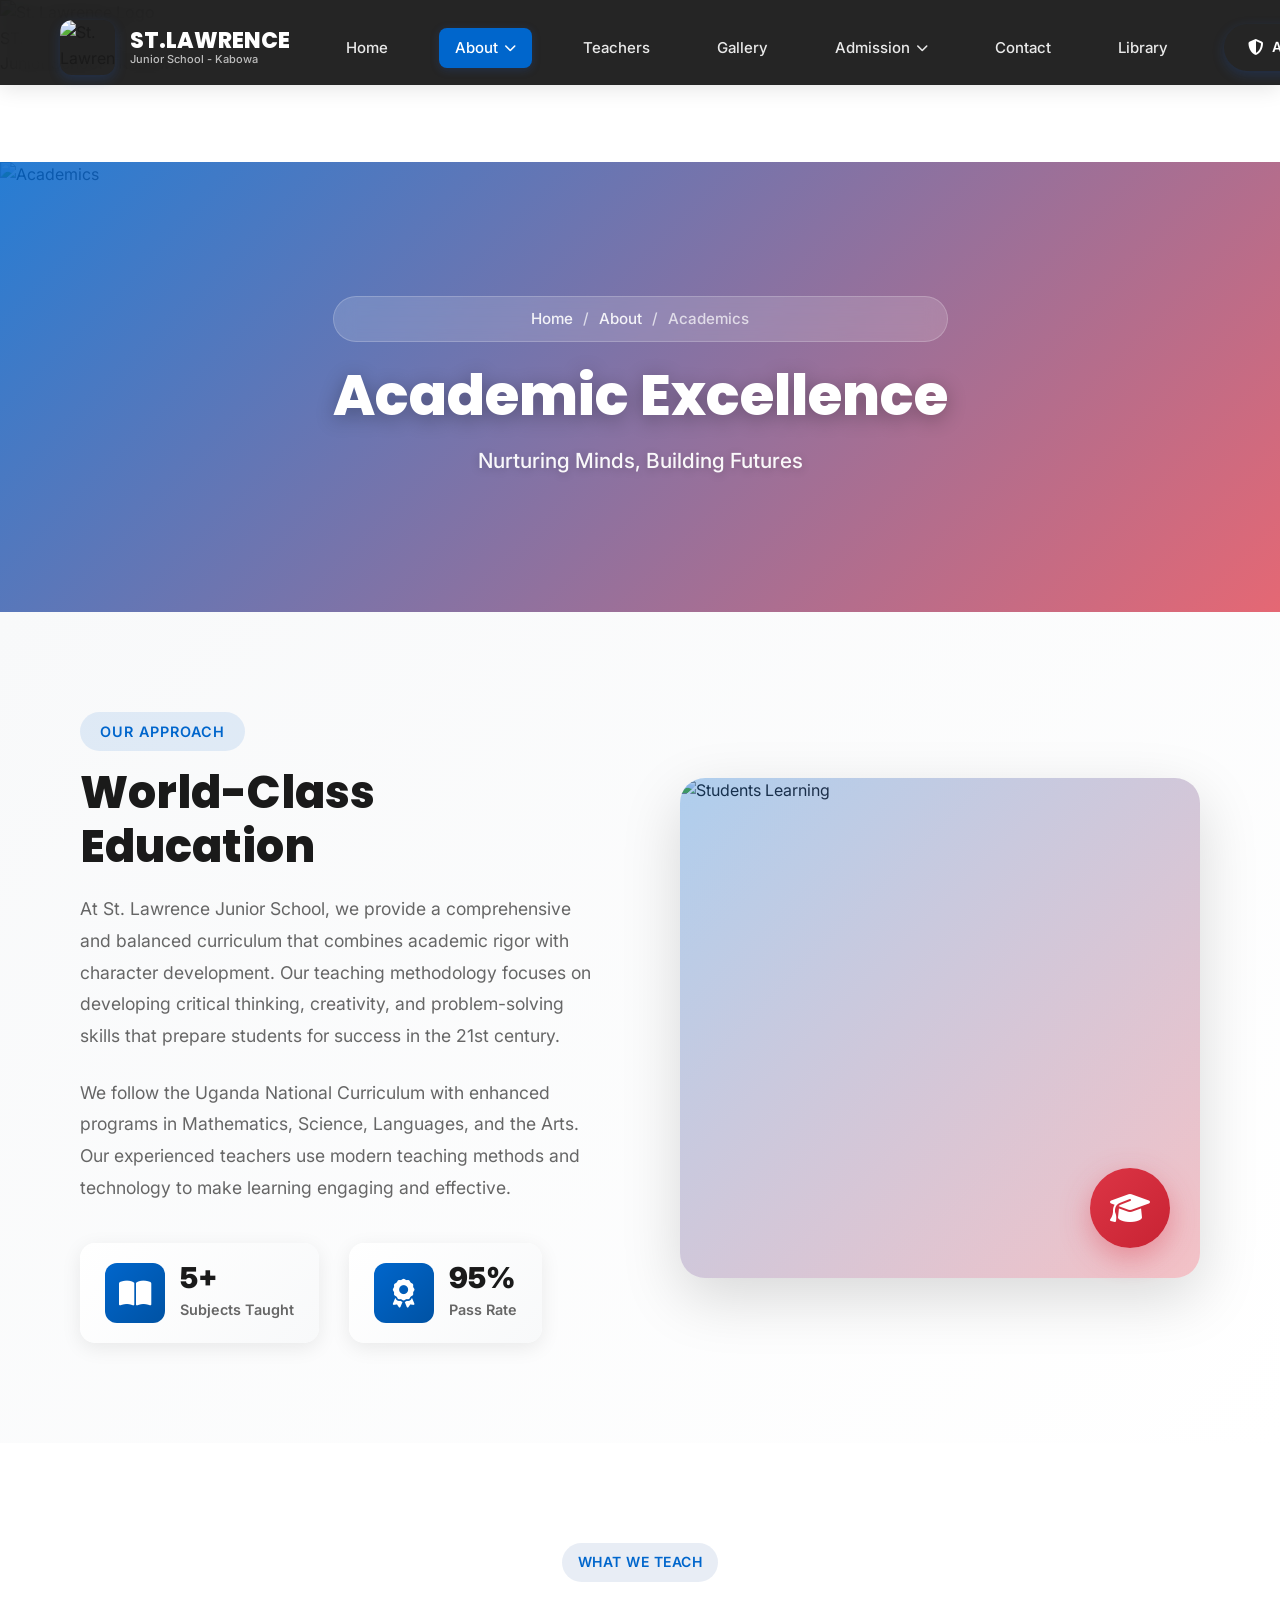
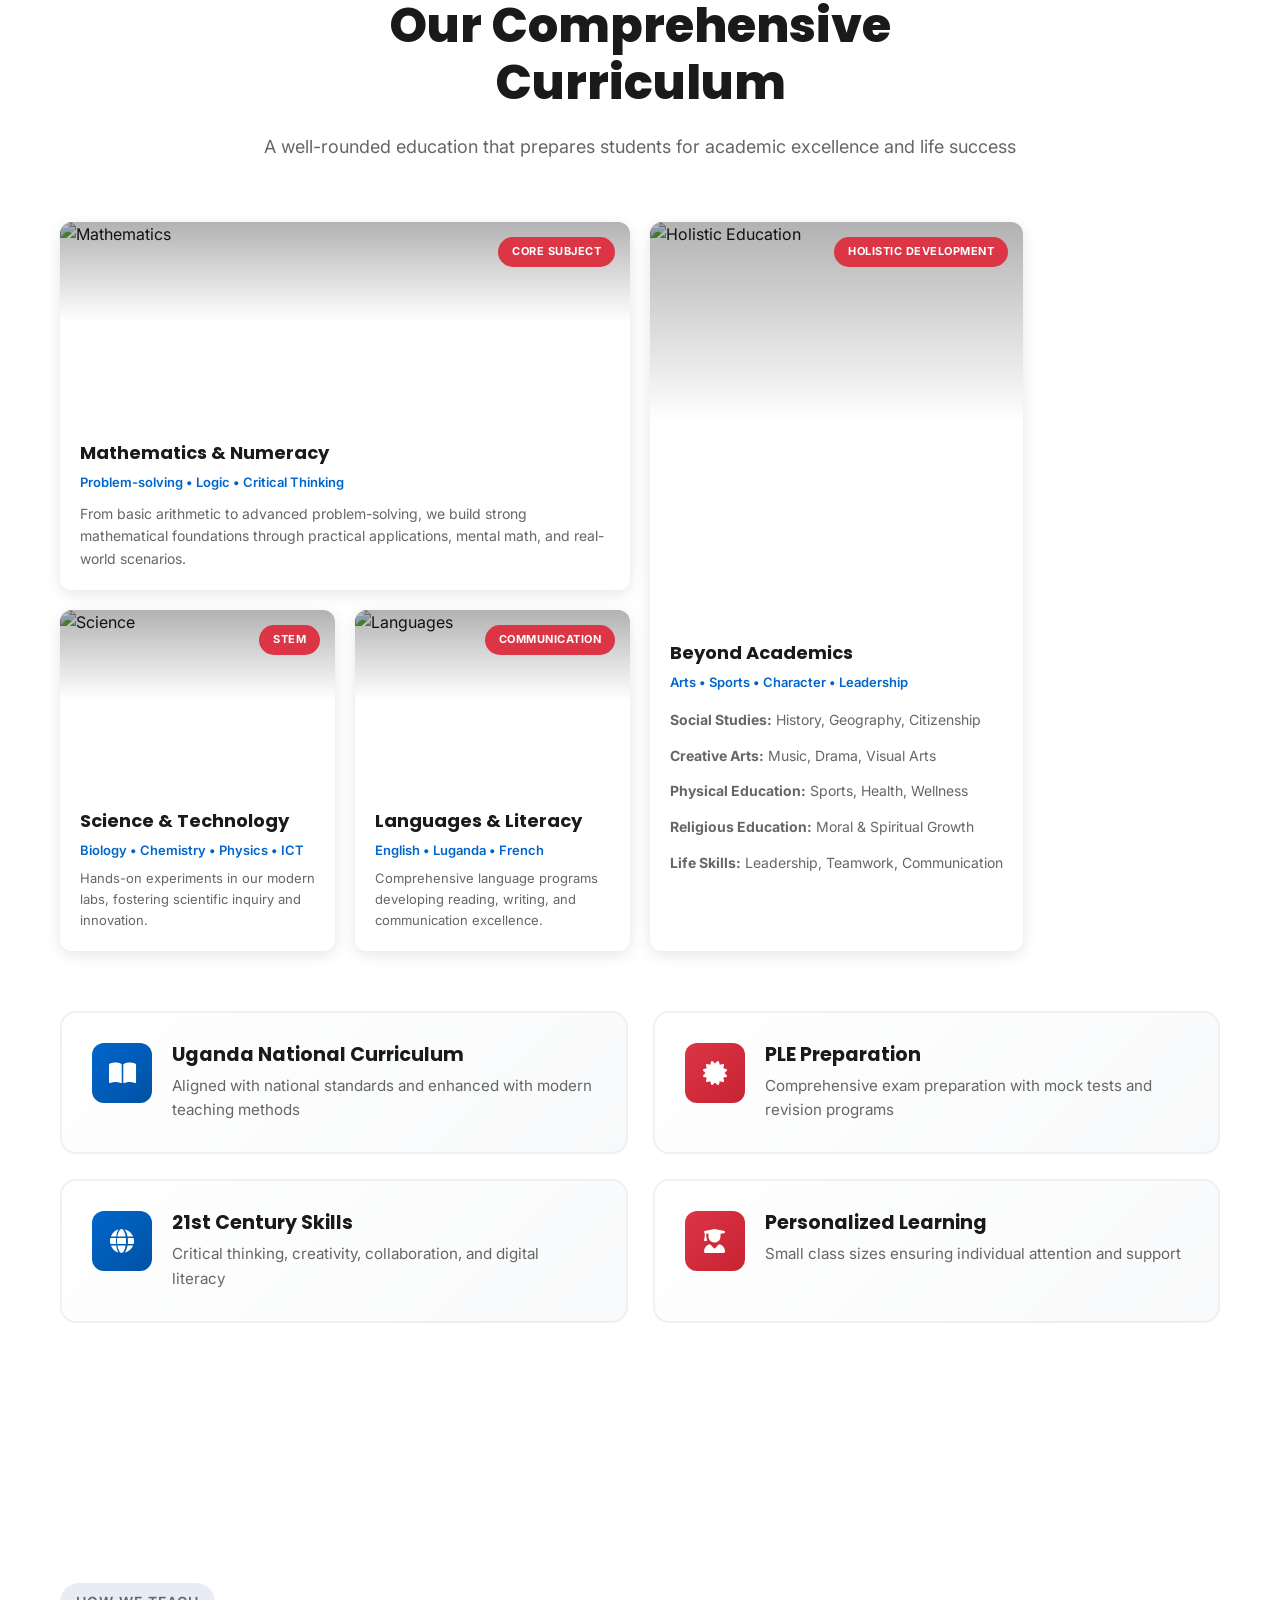
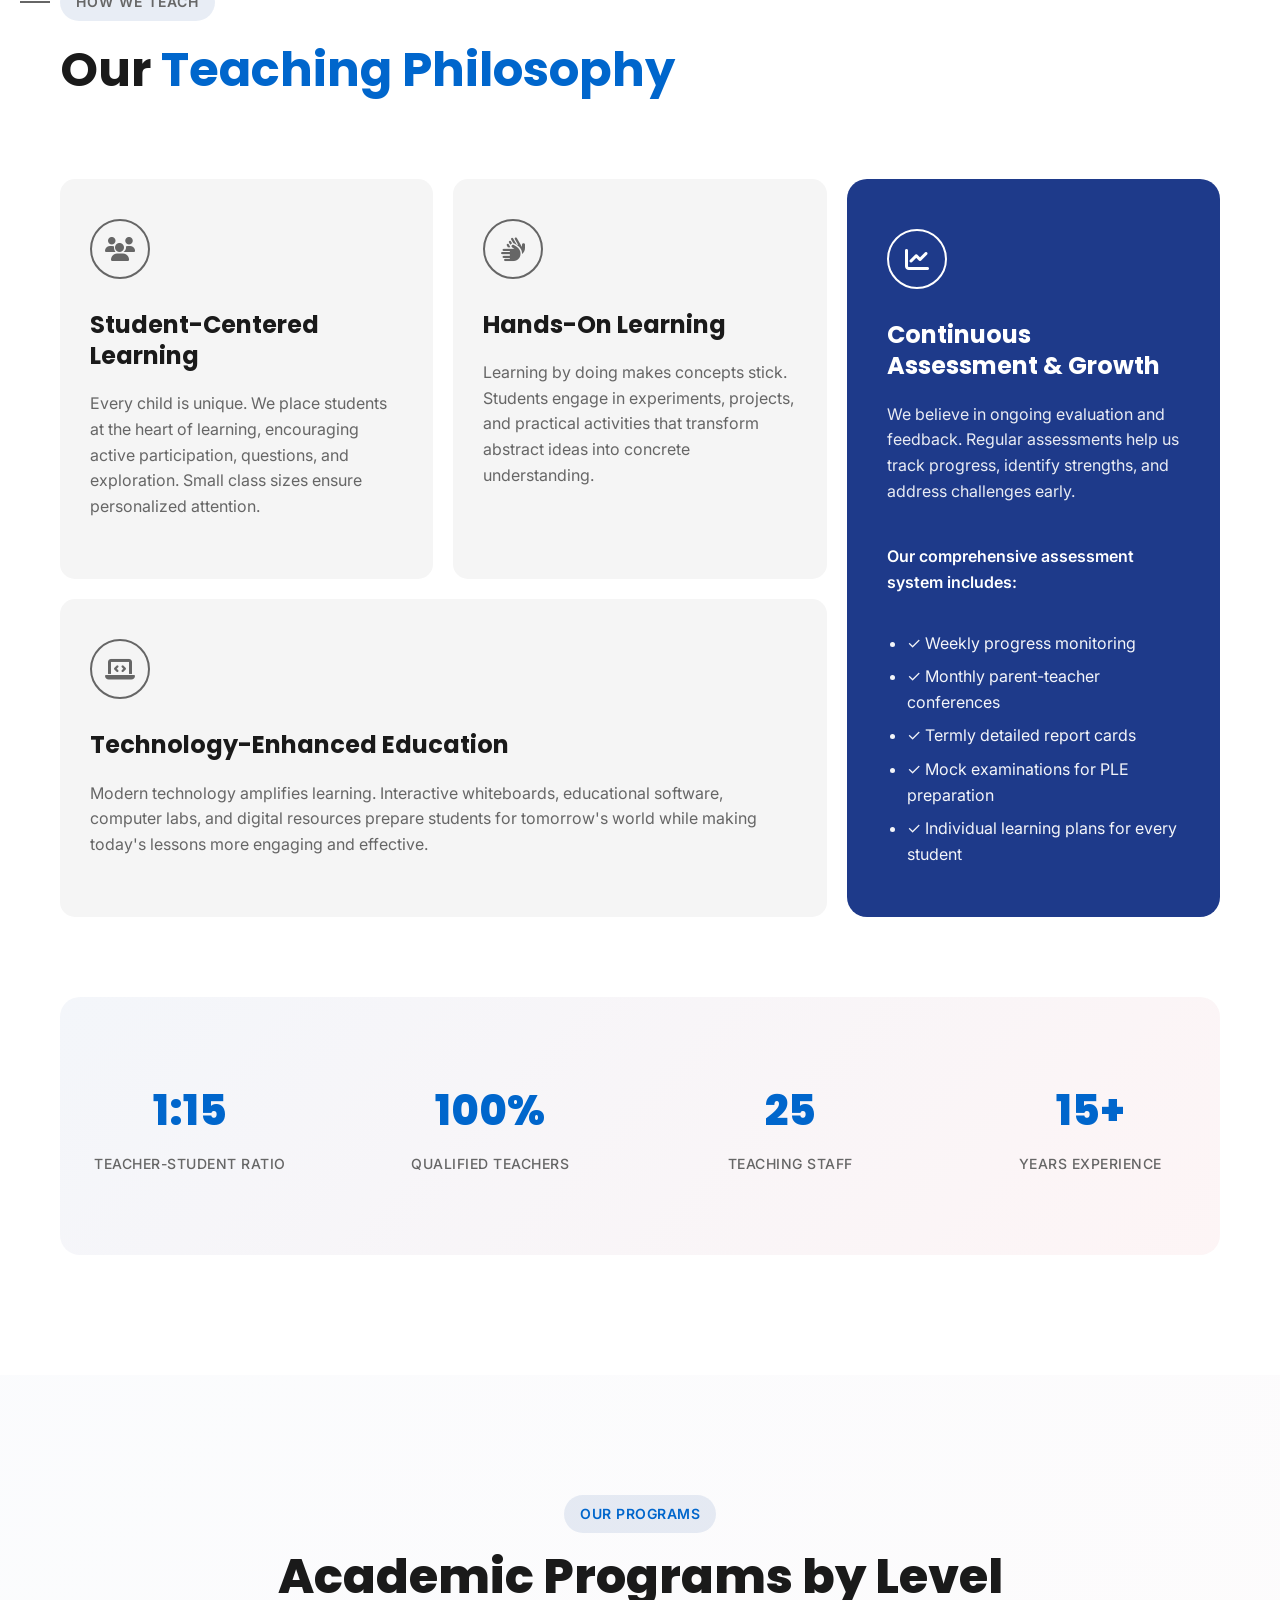
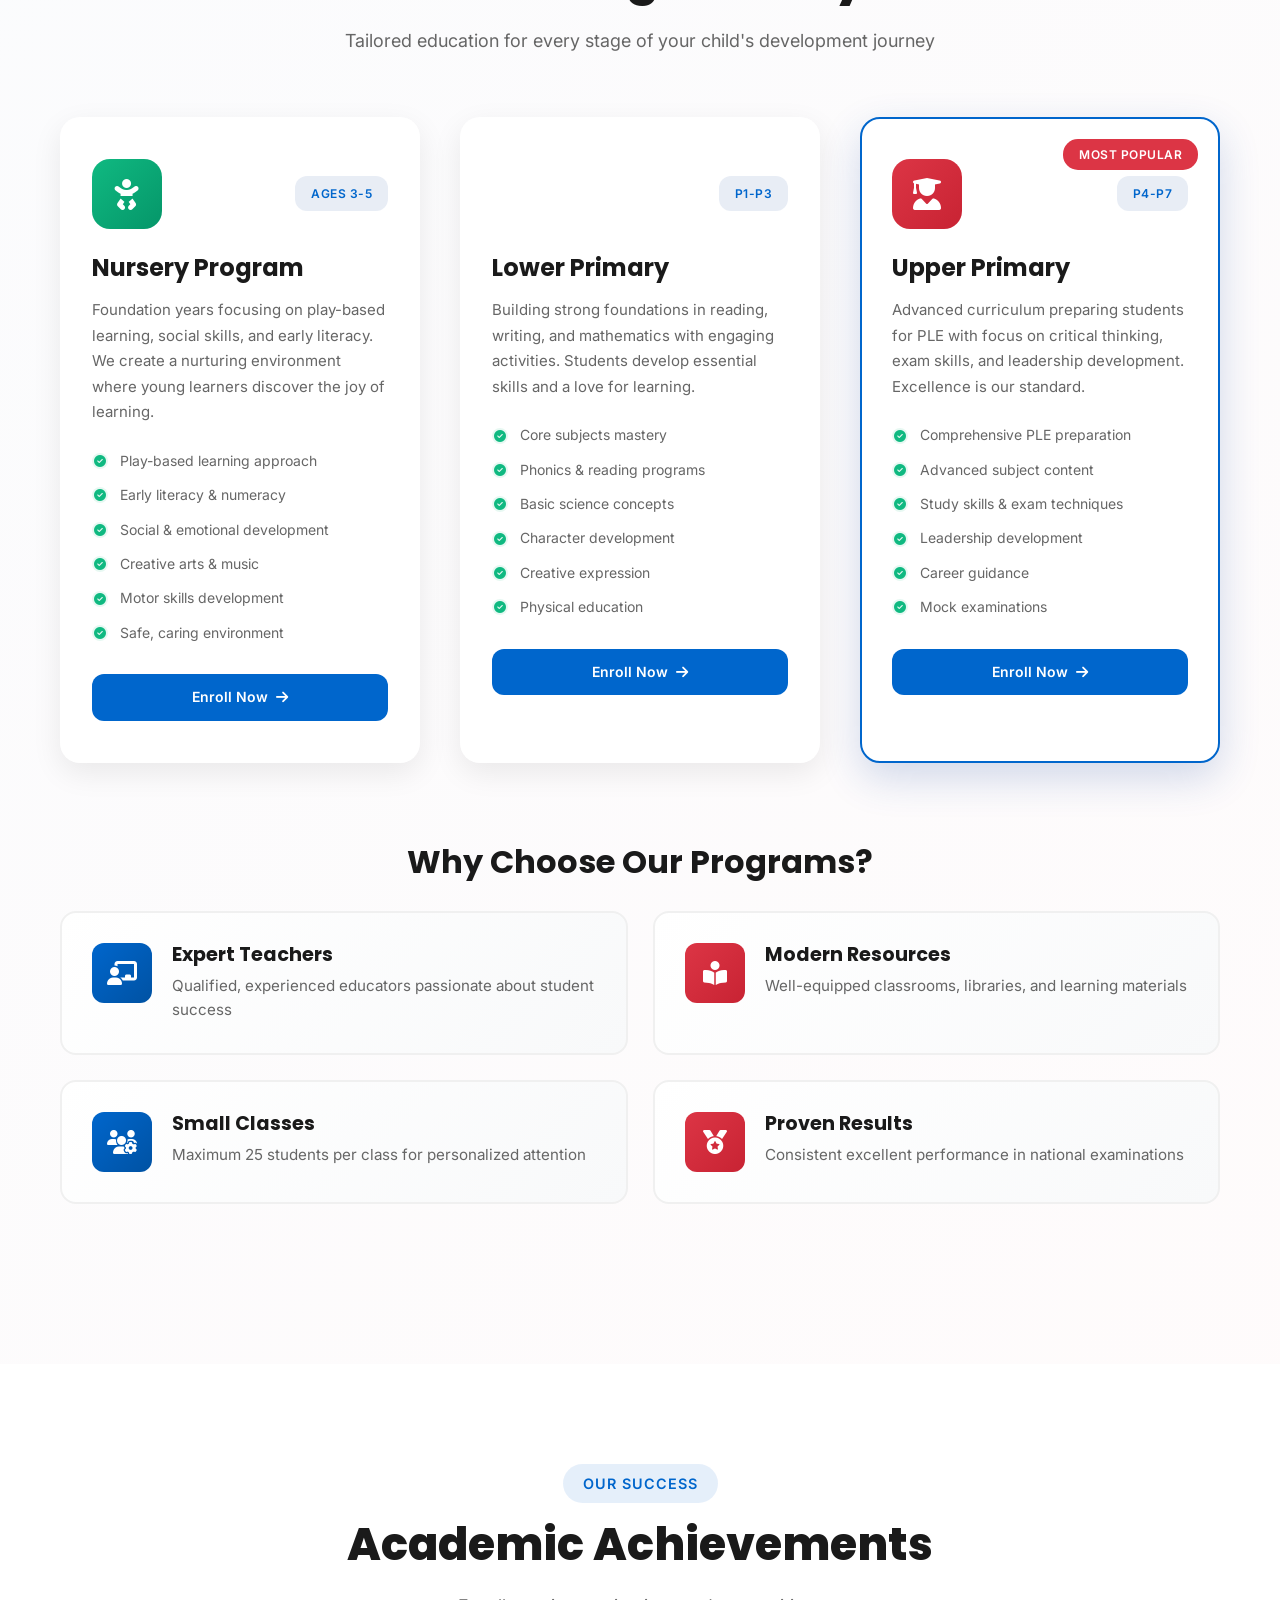
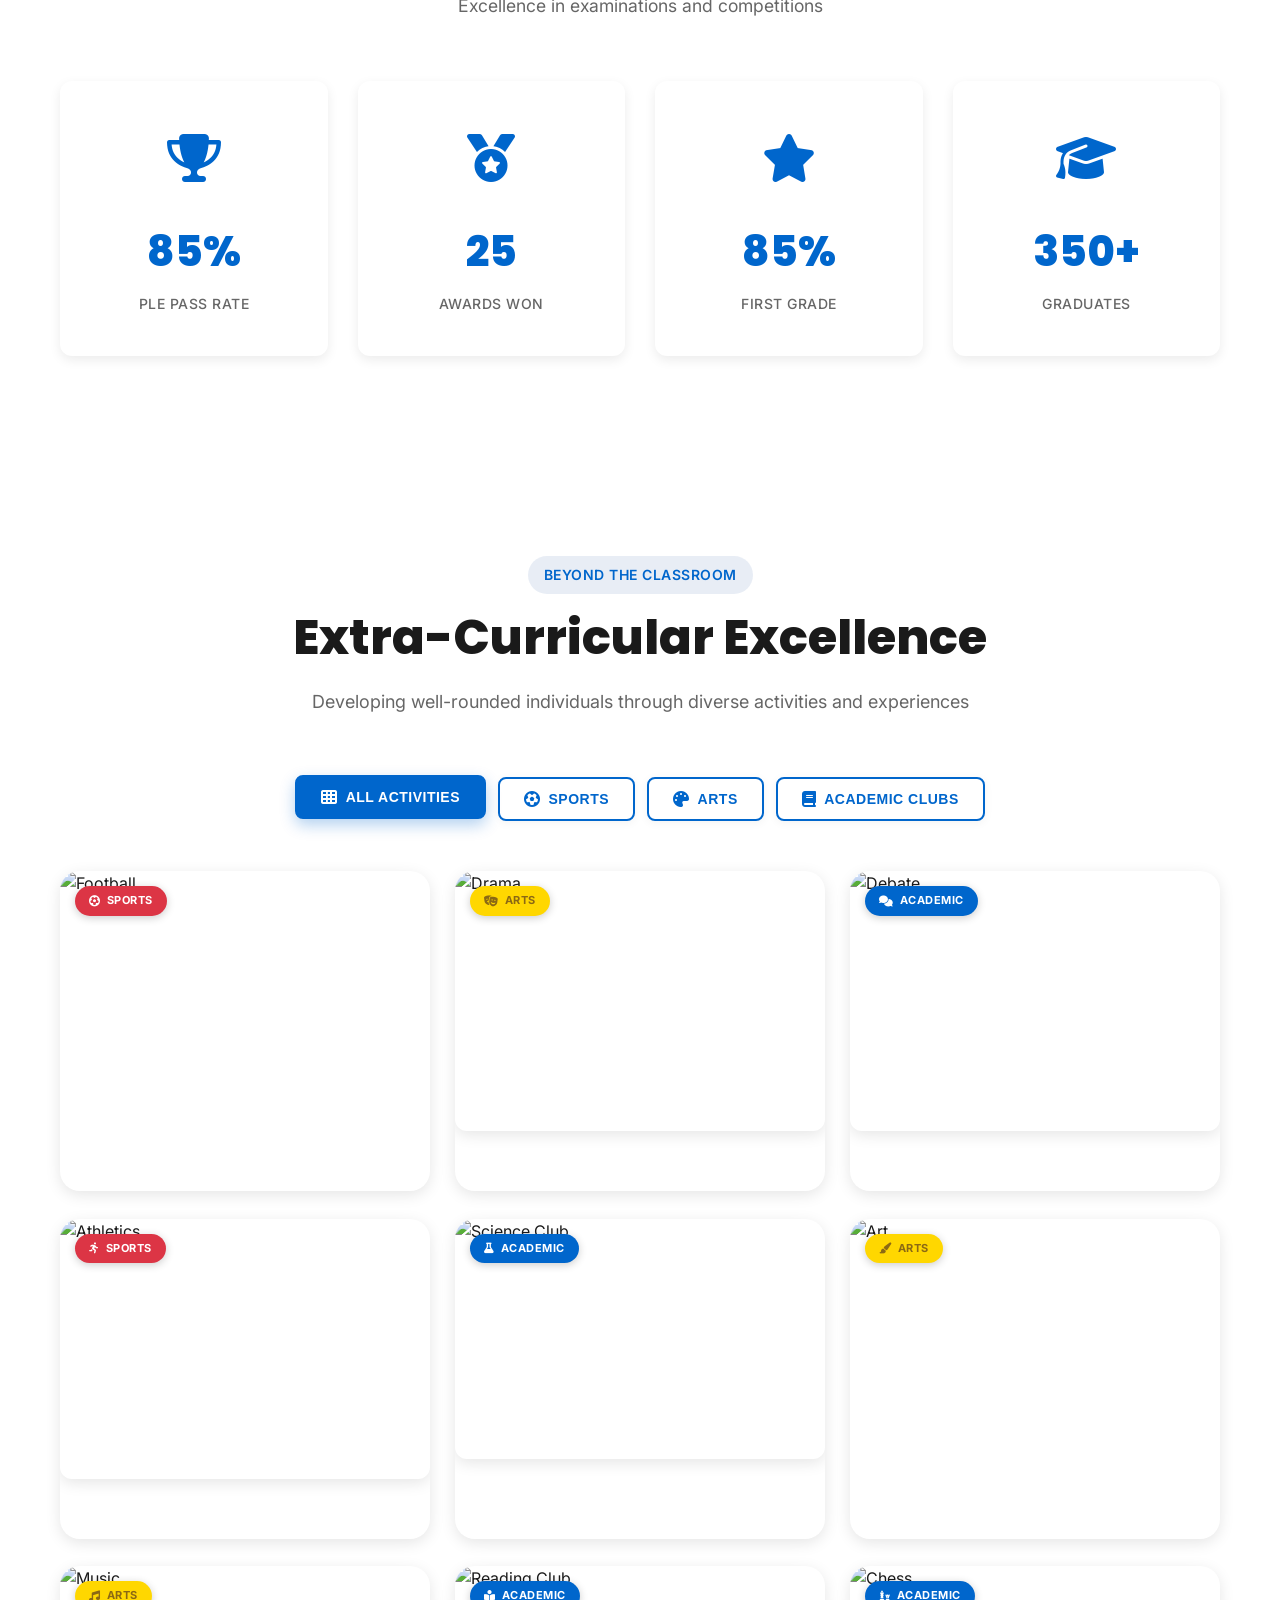
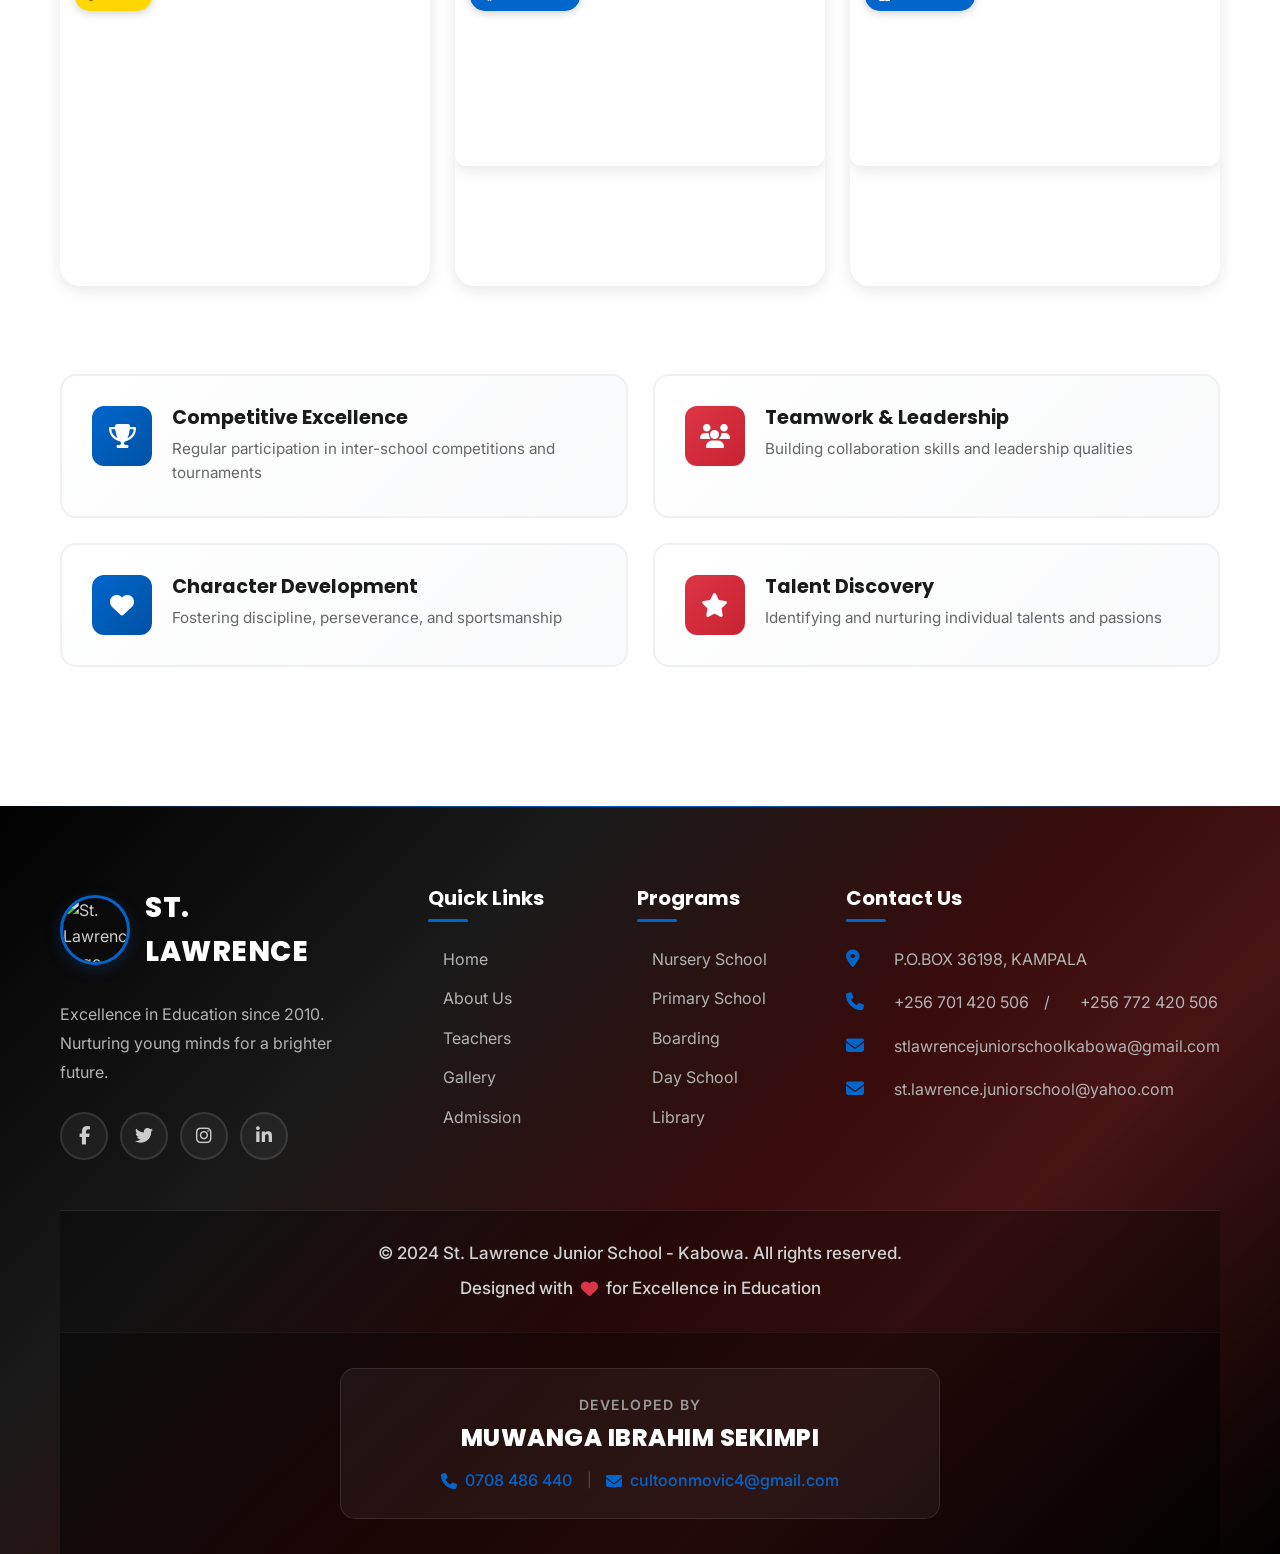
==== frontend/Academics.html @ fe3eb1d8 "Improve mobile responsiveness for Fees page and Footer - Replace table with card layout on mobile - " ====
<!DOCTYPE html>
<html lang="en">
<head>
    <meta charset="UTF-8">
    <meta name="viewport" content="width=device-width, initial-scale=1.0">
    <title>Academics - ST. LAWRENCE JUNIOR SCHOOL - KABOWA</title>
    <meta name="description" content="St. Lawrence Junior School Kabowa - Academic Programs, Curriculum, and Excellence in Education.">
    <meta name="keywords" content="St. Lawrence Junior School, Academics, Curriculum, Kabowa, Uganda">
    
    <!-- Favicon -->
    <link href="../img/favicon.ico" rel="icon">
    
    <!-- Google Fonts -->
    <link rel="preconnect" href="https://fonts.googleapis.com">
    <link rel="preconnect" href="https://fonts.gstatic.com" crossorigin>
    <link href="https://fonts.googleapis.com/css2?family=Poppins:wght@300;400;500;600;700;800&family=Inter:wght@300;400;500;600;700&display=swap" rel="stylesheet">
    
    <!-- Font Awesome -->
    <link rel="stylesheet" href="https://cdnjs.cloudflare.com/ajax/libs/font-awesome/6.4.0/css/all.min.css">
    
    <!-- AOS Animation -->
    <link href="https://unpkg.com/aos@2.3.1/dist/aos.css" rel="stylesheet">
    
    <!-- Custom CSS -->
    <link rel="stylesheet" href="../css/redesign-style.css?v=2.0">
    
    <!-- Page Loader CSS -->
    <link rel="stylesheet" href="../css/page-loader.css">
</head>
<body>
    
    <!-- Page Loader - Pulse Circles -->
    <div class="page-loader" id="pageLoader">
        <div class="loader-logo">
            <img src="../img/5.jpg" alt="St. Lawrence Logo">
        </div>
        <div class="loader-text">ST. LAWRENCE</div>
        <div class="loader-subtitle">Junior School - Kabowa</div>
        <div class="loader-pulse-circles">
            <div class="pulse-circle"></div>
            <div class="pulse-circle"></div>
            <div class="pulse-circle"></div>
        </div>
    </div>
    
    <!-- Header / Navigation -->
    <header class="header" id="header">
        <div class="container">
            <nav class="navbar">
                <!-- Logo Section -->
                <div class="logo">
                    <div class="logo-badge">
                        <img src="../img/5.jpg" alt="St. Lawrence Logo" class="logo-img">
                    </div>
                    <div class="logo-text-container">
                        <span class="logo-text">ST.LAWRENCE</span>
                        <span class="logo-subtitle">Junior School - Kabowa</span>
                    </div>
                </div>
                
                <!-- Navigation Menu -->
                <ul class="nav-menu" id="navMenu">
                    <!-- Desktop Menu Items -->
                    <li class="desktop-only"><a href="index-redesign.html" class="nav-link">Home</a></li>
                    <li class="desktop-only nav-dropdown">
                        <a href="About-redesign.html" class="nav-link active">About <i class="fas fa-chevron-down"></i></a>
                        <ul class="dropdown-menu">
                            <li><a href="About-redesign.html">Our Story</a></li>
                            <li><a href="School-Anthem.html">School Anthem</a></li>
                            <li><a href="Academics.html">Academics</a></li>
                        </ul>
                    </li>
                    <li class="desktop-only"><a href="Teachers-redesign.html" class="nav-link">Teachers</a></li>
                    <li class="desktop-only"><a href="Gallery-redesign.html" class="nav-link">Gallery</a></li>
                    <li class="desktop-only nav-dropdown">
                        <a href="Admission-redesign.html" class="nav-link">Admission <i class="fas fa-chevron-down"></i></a>
                        <ul class="dropdown-menu">
                            <li><a href="Admission-redesign.html">Apply Now</a></li>
                            <li><a href="Fees.html">Fees</a></li>
                        </ul>
                    </li>
                    <li class="desktop-only"><a href="Contact-redesign.html" class="nav-link">Contact</a></li>
                    <li class="desktop-only"><a href="Library-redesign.html" class="nav-link">Library</a></li>
                    
                    <!-- Mobile Menu Items -->
                    <li class="mobile-only"><a href="index-redesign.html" class="nav-link-mobile">Home</a></li>
                    
                    <li class="mobile-only mobile-expandable">
                        <div class="nav-link-mobile">
                            <span>About Us</span>
                            <span class="mobile-expand-icon">+</span>
                        </div>
                        <ul class="mobile-submenu">
                            <li><a href="About-redesign.html">Our Story</a></li>
                            <li><a href="School-Anthem.html">School Anthem</a></li>
                            <li><a href="Academics.html">Academics</a></li>
                        </ul>
                    </li>
                    
                    <li class="mobile-only"><a href="Teachers-redesign.html" class="nav-link-mobile">Teachers</a></li>
                    <li class="mobile-only"><a href="Gallery-redesign.html" class="nav-link-mobile">Gallery</a></li>
                    
                    <li class="mobile-only mobile-expandable">
                        <div class="nav-link-mobile">
                            <span>Admissions</span>
                            <span class="mobile-expand-icon">+</span>
                        </div>
                        <ul class="mobile-submenu">
                            <li><a href="Admission-redesign.html">Apply Now</a></li>
                            <li><a href="Fees.html">Fees</a></li>
                        </ul>
                    </li>
                    
                    <li class="mobile-only"><a href="Contact-redesign.html" class="nav-link-mobile">Contact</a></li>
                    <li class="mobile-only"><a href="Library-redesign.html" class="nav-link-mobile">Library</a></li>
                </ul>
                
                <!-- Admin Button -->
                <div class="nav-actions">
                    <a href="../backend/admin/login.html" class="btn-admin">
                        <i class="fas fa-shield-alt"></i>
                        <span>Admin</span>
                    </a>
                </div>
                
                <!-- Mobile Hamburger -->
                <button class="hamburger" id="hamburger" aria-label="Toggle menu">
                    <span></span>
                    <span></span>
                    <span></span>
                </button>
            </nav>
        </div>
    </header>

    <!-- Page Hero -->
    <section class="page-hero">
        <div class="page-hero-bg">
            <img src="https://images.unsplash.com/photo-1503676260728-1c00da094a0b?w=1600&q=80" alt="Academics">
            <div class="page-hero-overlay"></div>
        </div>
        <div class="page-hero-content">
            <div class="breadcrumb" data-aos="fade-down">
                <a href="index-redesign.html">Home</a>
                <span>/</span>
                <a href="About-redesign.html">About</a>
                <span>/</span>
                <span>Academics</span>
            </div>
            <h1 data-aos="fade-up">Academic Excellence</h1>
            <p data-aos="fade-up" data-aos-delay="100">Nurturing Minds, Building Futures</p>
        </div>
    </section>

    <!-- Academic Overview Section -->
    <section class="anthem-intro-section">
        <div class="container">
            <div class="anthem-intro-grid">
                <div class="intro-content" data-aos="fade-right">
                    <span class="section-label-alt">Our Approach</span>
                    <h2 class="section-title-alt">World-Class Education</h2>
                    <p class="intro-description">
                        At St. Lawrence Junior School, we provide a comprehensive and balanced curriculum 
                        that combines academic rigor with character development. Our teaching methodology 
                        focuses on developing critical thinking, creativity, and problem-solving skills 
                        that prepare students for success in the 21st century.
                    </p>
                    <p class="intro-description">
                        We follow the Uganda National Curriculum with enhanced programs in Mathematics, 
                        Science, Languages, and the Arts. Our experienced teachers use modern teaching 
                        methods and technology to make learning engaging and effective.
                    </p>
                    <div class="intro-stats">
                        <div class="intro-stat-item">
                            <div class="stat-icon-intro">
                                <i class="fas fa-book-open"></i>
                            </div>
                            <div class="stat-text-intro">
                                <span class="stat-number-intro">5+</span>
                                <span class="stat-label-intro">Subjects Taught</span>
                            </div>
                        </div>
                        <div class="intro-stat-item">
                            <div class="stat-icon-intro">
                                <i class="fas fa-award"></i>
                            </div>
                            <div class="stat-text-intro">
                                <span class="stat-number-intro">95%</span>
                                <span class="stat-label-intro">Pass Rate</span>
                            </div>
                        </div>
                    </div>
                </div>
                
                <div class="intro-image-wrapper" data-aos="fade-left">
                    <div class="intro-image">
                        <img src="../img/34.jpg" alt="Students Learning">
                        <div class="image-overlay-anthem"></div>
                    </div>
                    <div class="music-badge">
                        <i class="fas fa-graduation-cap"></i>
                    </div>
                </div>
            </div>
        </div>
    </section>

    <!-- Curriculum Section - Enhanced -->
    <section class="subjects-section">
        <div class="container">
            <div class="section-header" data-aos="fade-up">
                <span class="section-tag">What We Teach</span>
                <h2 class="section-title">Our Comprehensive Curriculum</h2>
                <p class="section-description">A well-rounded education that prepares students for academic excellence and life success</p>
            </div>
            
            <div class="subjects-grid">
                <!-- Left Column -->
                <div class="subjects-left">
                    <!-- Top Horizontal Card -->
                    <div class="subject-card horizontal" data-aos="fade-up" data-aos-delay="100">
                        <div class="subject-image">
                            <img src="https://images.unsplash.com/photo-1635070041078-e363dbe005cb?w=800&q=80" alt="Mathematics">
                            <div class="subject-overlay">
                                <span class="subject-badge">Core Subject</span>
                            </div>
                        </div>
                        <div class="subject-content">
                            <h3>Mathematics & Numeracy</h3>
                            <p class="subject-count">Problem-solving • Logic • Critical Thinking</p>
                            <p style="font-size: 14px; color: #666; margin-top: 10px;">From basic arithmetic to advanced problem-solving, we build strong mathematical foundations through practical applications, mental math, and real-world scenarios.</p>
                        </div>
                    </div>
                    
                    <!-- Bottom Two Square Cards -->
                    <div class="subjects-bottom">
                        <div class="subject-card square" data-aos="fade-up" data-aos-delay="200">
                            <div class="subject-image">
                                <img src="https://images.unsplash.com/photo-1532094349884-543bc11b234d?w=600&q=80" alt="Science">
                                <div class="subject-overlay">
                                    <span class="subject-badge">STEM</span>
                                </div>
                            </div>
                            <div class="subject-content">
                                <h3>Science & Technology</h3>
                                <p class="subject-count">Biology • Chemistry • Physics • ICT</p>
                                <p style="font-size: 13px; color: #666; margin-top: 8px;">Hands-on experiments in our modern labs, fostering scientific inquiry and innovation.</p>
                            </div>
                        </div>
                        
                        <div class="subject-card square" data-aos="fade-up" data-aos-delay="300">
                            <div class="subject-image">
                                <img src="https://images.unsplash.com/photo-1456513080510-7bf3a84b82f8?w=600&q=80" alt="Languages">
                                <div class="subject-overlay">
                                    <span class="subject-badge">Communication</span>
                                </div>
                            </div>
                            <div class="subject-content">
                                <h3>Languages & Literacy</h3>
                                <p class="subject-count">English • Luganda • French</p>
                                <p style="font-size: 13px; color: #666; margin-top: 8px;">Comprehensive language programs developing reading, writing, and communication excellence.</p>
                            </div>
                        </div>
                    </div>
                </div>
                
                <!-- Right Tall Card -->
                <div class="subjects-right">
                    <div class="subject-card tall" data-aos="fade-up" data-aos-delay="400">
                        <div class="subject-image">
                            <img src="https://images.unsplash.com/photo-1503676260728-1c00da094a0b?w=800&q=80" alt="Holistic Education">
                            <div class="subject-overlay">
                                <span class="subject-badge">Holistic Development</span>
                            </div>
                        </div>
                        <div class="subject-content">
                            <h3>Beyond Academics</h3>
                            <p class="subject-count">Arts • Sports • Character • Leadership</p>
                            <div style="margin-top: 15px; font-size: 14px; color: #666; line-height: 1.7;">
                                <p style="margin-bottom: 12px;"><strong>Social Studies:</strong> History, Geography, Citizenship</p>
                                <p style="margin-bottom: 12px;"><strong>Creative Arts:</strong> Music, Drama, Visual Arts</p>
                                <p style="margin-bottom: 12px;"><strong>Physical Education:</strong> Sports, Health, Wellness</p>
                                <p style="margin-bottom: 12px;"><strong>Religious Education:</strong> Moral & Spiritual Growth</p>
                                <p><strong>Life Skills:</strong> Leadership, Teamwork, Communication</p>
                            </div>
                        </div>
                    </div>
                </div>
            </div>
            
            <!-- Curriculum Features -->
            <div class="tour-features" style="margin-top: 60px;" data-aos="fade-up">
                <div class="tour-feature-item">
                    <div class="feature-icon-tour">
                        <i class="fas fa-book-open"></i>
                    </div>
                    <div class="feature-text-tour">
                        <h4>Uganda National Curriculum</h4>
                        <p>Aligned with national standards and enhanced with modern teaching methods</p>
                    </div>
                </div>
                
                <div class="tour-feature-item">
                    <div class="feature-icon-tour">
                        <i class="fas fa-certificate"></i>
                    </div>
                    <div class="feature-text-tour">
                        <h4>PLE Preparation</h4>
                        <p>Comprehensive exam preparation with mock tests and revision programs</p>
                    </div>
                </div>
                
                <div class="tour-feature-item">
                    <div class="feature-icon-tour">
                        <i class="fas fa-globe"></i>
                    </div>
                    <div class="feature-text-tour">
                        <h4>21st Century Skills</h4>
                        <p>Critical thinking, creativity, collaboration, and digital literacy</p>
                    </div>
                </div>
                
                <div class="tour-feature-item">
                    <div class="feature-icon-tour">
                        <i class="fas fa-user-graduate"></i>
                    </div>
                    <div class="feature-text-tour">
                        <h4>Personalized Learning</h4>
                        <p>Small class sizes ensuring individual attention and support</p>
                    </div>
                </div>
            </div>
        </div>
    </section>

    <!-- Teaching Methodology Section - Enhanced -->
    <section class="why-choose-us-section">
        <div class="container">
            <div class="why-choose-header" data-aos="fade-up">
                <span class="section-tag">How We Teach</span>
                <h2 class="why-choose-title">Our <span class="highlight">Teaching Philosophy</span></h2>
            </div>
            
            <div class="why-choose-grid">
                <!-- Left Column -->
                <div class="why-choose-left">
                    <!-- Top Cards -->
                    <div class="top-cards">
                        <div class="why-card square-card light-card" data-aos="fade-up" data-aos-delay="100">
                            <div class="why-icon">
                                <i class="fas fa-users"></i>
                            </div>
                            <h3>Student-Centered Learning</h3>
                            <p>Every child is unique. We place students at the heart of learning, encouraging active participation, questions, and exploration. Small class sizes ensure personalized attention.</p>
                        </div>
                        
                        <div class="why-card square-card light-card" data-aos="fade-up" data-aos-delay="200">
                            <div class="why-icon">
                                <i class="fas fa-hands"></i>
                            </div>
                            <h3>Hands-On Learning</h3>
                            <p>Learning by doing makes concepts stick. Students engage in experiments, projects, and practical activities that transform abstract ideas into concrete understanding.</p>
                        </div>
                    </div>
                    
                    <!-- Bottom Card -->
                    <div class="bottom-card">
                        <div class="why-card horizontal-card light-card" data-aos="fade-up" data-aos-delay="300">
                            <div class="why-icon">
                                <i class="fas fa-laptop-code"></i>
                            </div>
                            <h3>Technology-Enhanced Education</h3>
                            <p>Modern technology amplifies learning. Interactive whiteboards, educational software, computer labs, and digital resources prepare students for tomorrow's world while making today's lessons more engaging and effective.</p>
                        </div>
                    </div>
                </div>
                
                <!-- Right Column -->
                <div class="why-choose-right">
                    <div class="why-card tall-card featured-card" data-aos="fade-up" data-aos-delay="400">
                        <div class="why-icon white-icon">
                            <i class="fas fa-chart-line"></i>
                        </div>
                        <h3>Continuous Assessment & Growth</h3>
                        <p>We believe in ongoing evaluation and feedback. Regular assessments help us track progress, identify strengths, and address challenges early.</p>
                        <p class="featured-extra">Our comprehensive assessment system includes:</p>
                        <ul style="margin-top: 15px; padding-left: 20px; color: rgba(255,255,255,0.95);">
                            <li style="margin-bottom: 8px;">✓ Weekly progress monitoring</li>
                            <li style="margin-bottom: 8px;">✓ Monthly parent-teacher conferences</li>
                            <li style="margin-bottom: 8px;">✓ Termly detailed report cards</li>
                            <li style="margin-bottom: 8px;">✓ Mock examinations for PLE preparation</li>
                            <li>✓ Individual learning plans for every student</li>
                        </ul>
                    </div>
                </div>
            </div>
            
            <!-- Additional Teaching Features -->
            <div class="program-stats" style="margin-top: 80px;" data-aos="fade-up">
                <div class="stat-item">
                    <div class="stat-number">1:15</div>
                    <div class="stat-label">Teacher-Student Ratio</div>
                </div>
                <div class="stat-item">
                    <div class="stat-number">100%</div>
                    <div class="stat-label">Qualified Teachers</div>
                </div>
                <div class="stat-item">
                    <div class="stat-number">25</div>
                    <div class="stat-label">Teaching Staff</div>
                </div>
                <div class="stat-item">
                    <div class="stat-number">15+</div>
                    <div class="stat-label">Years Experience</div>
                </div>
            </div>
        </div>
    </section>

    <!-- Academic Programs Section - Enhanced -->
    <section class="programs-section">
        <div class="container">
            <div class="section-header" data-aos="fade-up">
                <span class="section-tag">Our Programs</span>
                <h2 class="section-title">Academic Programs by Level</h2>
                <p class="section-description">Tailored education for every stage of your child's development journey</p>
            </div>
            
            <div class="programs-grid">
                <!-- Nursery Program -->
                <div class="program-card" data-aos="fade-up" data-aos-delay="100">
                    <div class="program-header">
                        <div class="program-icon nursery">
                            <i class="fas fa-baby"></i>
                        </div>
                        <div class="program-badge">Ages 3-5</div>
                    </div>
                    <div class="program-content">
                        <h3>Nursery Program</h3>
                        <p>Foundation years focusing on play-based learning, social skills, and early literacy. We create a nurturing environment where young learners discover the joy of learning.</p>
                        <ul class="program-features">
                            <li><i class="fas fa-check-circle"></i> Play-based learning approach</li>
                            <li><i class="fas fa-check-circle"></i> Early literacy & numeracy</li>
                            <li><i class="fas fa-check-circle"></i> Social & emotional development</li>
                            <li><i class="fas fa-check-circle"></i> Creative arts & music</li>
                            <li><i class="fas fa-check-circle"></i> Motor skills development</li>
                            <li><i class="fas fa-check-circle"></i> Safe, caring environment</li>
                        </ul>
                    </div>
                    <div class="program-footer">
                        <a href="Admission-redesign.html" class="program-btn">
                            <span>Enroll Now</span>
                            <i class="fas fa-arrow-right"></i>
                        </a>
                    </div>
                </div>
                
                <!-- Lower Primary -->
                <div class="program-card" data-aos="fade-up" data-aos-delay="200">
                    <div class="program-header">
                        <div class="program-icon primary">
                            <i class="fas fa-child"></i>
                        </div>
                        <div class="program-badge">P1-P3</div>
                    </div>
                    <div class="program-content">
                        <h3>Lower Primary</h3>
                        <p>Building strong foundations in reading, writing, and mathematics with engaging activities. Students develop essential skills and a love for learning.</p>
                        <ul class="program-features">
                            <li><i class="fas fa-check-circle"></i> Core subjects mastery</li>
                            <li><i class="fas fa-check-circle"></i> Phonics & reading programs</li>
                            <li><i class="fas fa-check-circle"></i> Basic science concepts</li>
                            <li><i class="fas fa-check-circle"></i> Character development</li>
                            <li><i class="fas fa-check-circle"></i> Creative expression</li>
                            <li><i class="fas fa-check-circle"></i> Physical education</li>
                        </ul>
                    </div>
                    <div class="program-footer">
                        <a href="Admission-redesign.html" class="program-btn">
                            <span>Enroll Now</span>
                            <i class="fas fa-arrow-right"></i>
                        </a>
                    </div>
                </div>
                
                <!-- Upper Primary -->
                <div class="program-card featured" data-aos="fade-up" data-aos-delay="300">
                    <span class="featured-badge">Most Popular</span>
                    <div class="program-header">
                        <div class="program-icon boarding">
                            <i class="fas fa-user-graduate"></i>
                        </div>
                        <div class="program-badge">P4-P7</div>
                    </div>
                    <div class="program-content">
                        <h3>Upper Primary</h3>
                        <p>Advanced curriculum preparing students for PLE with focus on critical thinking, exam skills, and leadership development. Excellence is our standard.</p>
                        <ul class="program-features">
                            <li><i class="fas fa-check-circle"></i> Comprehensive PLE preparation</li>
                            <li><i class="fas fa-check-circle"></i> Advanced subject content</li>
                            <li><i class="fas fa-check-circle"></i> Study skills & exam techniques</li>
                            <li><i class="fas fa-check-circle"></i> Leadership development</li>
                            <li><i class="fas fa-check-circle"></i> Career guidance</li>
                            <li><i class="fas fa-check-circle"></i> Mock examinations</li>
                        </ul>
                    </div>
                    <div class="program-footer">
                        <a href="Admission-redesign.html" class="program-btn">
                            <span>Enroll Now</span>
                            <i class="fas fa-arrow-right"></i>
                        </a>
                    </div>
                </div>
            </div>
            
            <!-- Program Comparison -->
            <div class="tour-content-wrapper" style="margin-top: 80px; grid-template-columns: 1fr;">
                <div class="tour-text-content" data-aos="fade-up">
                    <h3 style="font-size: 2rem; font-weight: 700; color: #1a1a1a; margin-bottom: 30px; text-align: center;">Why Choose Our Programs?</h3>
                    <div class="tour-features">
                        <div class="tour-feature-item">
                            <div class="feature-icon-tour">
                                <i class="fas fa-chalkboard-teacher"></i>
                            </div>
                            <div class="feature-text-tour">
                                <h4>Expert Teachers</h4>
                                <p>Qualified, experienced educators passionate about student success</p>
                            </div>
                        </div>
                        
                        <div class="tour-feature-item">
                            <div class="feature-icon-tour">
                                <i class="fas fa-book-reader"></i>
                            </div>
                            <div class="feature-text-tour">
                                <h4>Modern Resources</h4>
                                <p>Well-equipped classrooms, libraries, and learning materials</p>
                            </div>
                        </div>
                        
                        <div class="tour-feature-item">
                            <div class="feature-icon-tour">
                                <i class="fas fa-users-cog"></i>
                            </div>
                            <div class="feature-text-tour">
                                <h4>Small Classes</h4>
                                <p>Maximum 25 students per class for personalized attention</p>
                            </div>
                        </div>
                        
                        <div class="tour-feature-item">
                            <div class="feature-icon-tour">
                                <i class="fas fa-medal"></i>
                            </div>
                            <div class="feature-text-tour">
                                <h4>Proven Results</h4>
                                <p>Consistent excellent performance in national examinations</p>
                            </div>
                        </div>
                    </div>
                </div>
            </div>
        </div>
    </section>

    <!-- Academic Achievements Section -->
    <section class="anthem-intro-section" style="background: white;">
        <div class="container">
            <div class="section-header" data-aos="fade-up" style="text-align: center; margin-bottom: 60px;">
                <span class="section-label-alt">Our Success</span>
                <h2 class="section-title-alt">Academic Achievements</h2>
                <p class="section-subtitle">Excellence in examinations and competitions</p>
            </div>
            
            <div class="stats-grid">
                <div class="stat-card" data-aos="zoom-in" data-aos-delay="100">
                    <div class="stat-icon">
                        <i class="fas fa-trophy"></i>
                    </div>
                    <div class="stat-number">85%</div>
                    <div class="stat-label">PLE Pass Rate</div>
                </div>
                
                <div class="stat-card" data-aos="zoom-in" data-aos-delay="200">
                    <div class="stat-icon">
                        <i class="fas fa-medal"></i>
                    </div>
                    <div class="stat-number">25</div>
                    <div class="stat-label">Awards Won</div>
                </div>
                
                <div class="stat-card" data-aos="zoom-in" data-aos-delay="300">
                    <div class="stat-icon">
                        <i class="fas fa-star"></i>
                    </div>
                    <div class="stat-number">85%</div>
                    <div class="stat-label">First Grade</div>
                </div>
                
                <div class="stat-card" data-aos="zoom-in" data-aos-delay="400">
                    <div class="stat-icon">
                        <i class="fas fa-graduation-cap"></i>
                    </div>
                    <div class="stat-number">350+</div>
                    <div class="stat-label">Graduates</div>
                </div>
            </div>
        </div>
    </section>

    <!-- Extra-Curricular Activities - Enhanced -->
    <section class="gallery-preview-section">
        <div class="container">
            <div class="section-header" data-aos="fade-up">
                <span class="section-tag">Beyond the Classroom</span>
                <h2 class="section-title">Extra-Curricular Excellence</h2>
                <p class="section-description">Developing well-rounded individuals through diverse activities and experiences</p>
            </div>
            
            <!-- Activity Categories -->
            <div class="gallery-filters" data-aos="fade-up">
                <button class="filter-btn active" data-filter="all">
                    <i class="fas fa-th"></i>
                    All Activities
                </button>
                <button class="filter-btn" data-filter="sports">
                    <i class="fas fa-futbol"></i>
                    Sports
                </button>
                <button class="filter-btn" data-filter="arts">
                    <i class="fas fa-palette"></i>
                    Arts
                </button>
                <button class="filter-btn" data-filter="academic">
                    <i class="fas fa-book"></i>
                    Academic Clubs
                </button>
            </div>
            
            <!-- Activities Grid -->
            <div class="gallery-masonry-grid" style="columns: 3; column-gap: 25px;">
                <!-- Sports Activities -->
                <div class="gallery-item featured" data-category="sports">
                    <div class="gallery-card">
                        <img src="../img/51.jpg" alt="Football">
                        <span class="category-tag sports">
                            <i class="fas fa-futbol"></i>
                            Sports
                        </span>
                        <div class="gallery-overlay">
                            <div class="overlay-content">
                                <h4>Football & Netball</h4>
                                <p>Competitive teams and training programs</p>
                                <button class="zoom-btn"><i class="fas fa-plus"></i></button>
                            </div>
                        </div>
                    </div>
                </div>
                
                <div class="gallery-item medium" data-category="sports">
                    <div class="gallery-card">
                        <img src="../img/48.jpg" alt="Athletics">
                        <span class="category-tag sports">
                            <i class="fas fa-running"></i>
                            Sports
                        </span>
                        <div class="gallery-overlay">
                            <div class="overlay-content">
                                <h4>Athletics & Track</h4>
                                <p>Inter-school competitions and training</p>
                                <button class="zoom-btn"><i class="fas fa-plus"></i></button>
                            </div>
                        </div>
                    </div>
                </div>
                
                <!-- Arts & Music -->
                <div class="gallery-item tall" data-category="arts">
                    <div class="gallery-card">
                        <img src="../img/124.jpg" alt="Music">
                        <span class="category-tag events">
                            <i class="fas fa-music"></i>
                            Arts
                        </span>
                        <div class="gallery-overlay">
                            <div class="overlay-content">
                                <h4>Music & Choir</h4>
                                <p>Instrumental lessons and vocal training</p>
                                <button class="zoom-btn"><i class="fas fa-plus"></i></button>
                            </div>
                        </div>
                    </div>
                </div>
                
                <div class="gallery-item medium" data-category="arts">
                    <div class="gallery-card">
                        <img src="../img/66.jpg" alt="Drama">
                        <span class="category-tag events">
                            <i class="fas fa-theater-masks"></i>
                            Arts
                        </span>
                        <div class="gallery-overlay">
                            <div class="overlay-content">
                                <h4>Drama & Theatre</h4>
                                <p>Annual productions and performances</p>
                                <button class="zoom-btn"><i class="fas fa-plus"></i></button>
                            </div>
                        </div>
                    </div>
                </div>
                
                <!-- Academic Clubs -->
                <div class="gallery-item wide" data-category="academic">
                    <div class="gallery-card">
                        <img src="../img/62.jpg" alt="Science Club">
                        <span class="category-tag academics">
                            <i class="fas fa-flask"></i>
                            Academic
                        </span>
                        <div class="gallery-overlay">
                            <div class="overlay-content">
                                <h4>Science Club</h4>
                                <p>Experiments, projects, and science fairs</p>
                                <button class="zoom-btn"><i class="fas fa-plus"></i></button>
                            </div>
                        </div>
                    </div>
                </div>
                
                <div class="gallery-item small" data-category="academic">
                    <div class="gallery-card">
                        <img src="../img/leo 6.jpg" alt="Reading Club">
                        <span class="category-tag academics">
                            <i class="fas fa-book-reader"></i>
                            Academic
                        </span>
                        <div class="gallery-overlay">
                            <div class="overlay-content">
                                <h4>Reading Club</h4>
                                <p>Book discussions and literacy programs</p>
                                <button class="zoom-btn"><i class="fas fa-plus"></i></button>
                            </div>
                        </div>
                    </div>
                </div>
                
                <div class="gallery-item medium" data-category="academic">
                    <div class="gallery-card">
                        <img src="../img/leo 5.jpg" alt="Debate">
                        <span class="category-tag academics">
                            <i class="fas fa-comments"></i>
                            Academic
                        </span>
                        <div class="gallery-overlay">
                            <div class="overlay-content">
                                <h4>Debate Club</h4>
                                <p>Public speaking and critical thinking</p>
                                <button class="zoom-btn"><i class="fas fa-plus"></i></button>
                            </div>
                        </div>
                    </div>
                </div>
                
                <div class="gallery-item tall" data-category="arts">
                    <div class="gallery-card">
                        <img src="../img/leo 5.jpg" alt="Art">
                        <span class="category-tag events">
                            <i class="fas fa-paint-brush"></i>
                            Arts
                        </span>
                        <div class="gallery-overlay">
                            <div class="overlay-content">
                                <h4>Art & Craft</h4>
                                <p>Creative expression and exhibitions</p>
                                <button class="zoom-btn"><i class="fas fa-plus"></i></button>
                            </div>
                        </div>
                    </div>
                </div>
                
                <div class="gallery-item small" data-category="academic">
                    <div class="gallery-card">
                        <img src="../img/123.jpg" alt="Chess">
                        <span class="category-tag academics">
                            <i class="fas fa-chess"></i>
                            Academic
                        </span>
                        <div class="gallery-overlay">
                            <div class="overlay-content">
                                <h4>Chess Club</h4>
                                <p>Strategic thinking and tournaments</p>
                                <button class="zoom-btn"><i class="fas fa-plus"></i></button>
                            </div>
                        </div>
                    </div>
                </div>
            </div>
            
            <!-- Activity Benefits -->
            <div class="tour-features" style="margin-top: 60px;" data-aos="fade-up">
                <div class="tour-feature-item">
                    <div class="feature-icon-tour">
                        <i class="fas fa-trophy"></i>
                    </div>
                    <div class="feature-text-tour">
                        <h4>Competitive Excellence</h4>
                        <p>Regular participation in inter-school competitions and tournaments</p>
                    </div>
                </div>
                
                <div class="tour-feature-item">
                    <div class="feature-icon-tour">
                        <i class="fas fa-users"></i>
                    </div>
                    <div class="feature-text-tour">
                        <h4>Teamwork & Leadership</h4>
                        <p>Building collaboration skills and leadership qualities</p>
                    </div>
                </div>
                
                <div class="tour-feature-item">
                    <div class="feature-icon-tour">
                        <i class="fas fa-heart"></i>
                    </div>
                    <div class="feature-text-tour">
                        <h4>Character Development</h4>
                        <p>Fostering discipline, perseverance, and sportsmanship</p>
                    </div>
                </div>
                
                <div class="tour-feature-item">
                    <div class="feature-icon-tour">
                        <i class="fas fa-star"></i>
                    </div>
                    <div class="feature-text-tour">
                        <h4>Talent Discovery</h4>
                        <p>Identifying and nurturing individual talents and passions</p>
                    </div>
                </div>
            </div>
        </div>
    </section>

    <!-- Footer -->
    <footer class="footer">
        <!-- Video Background -->
        <video class="footer-video" autoplay muted loop playsinline>
            <source src="../img/students walking.mp4" type="video/mp4">
        </video>
        <div class="footer-overlay"></div>
        
        <div class="container">
            <div class="footer-grid">
                <!-- Column 1 - Brand -->
                <div class="footer-col footer-brand-col">
                    <div class="footer-logo">
                        <img src="../img/5.jpg" alt="St. Lawrence Logo">
                        <span>ST. LAWRENCE</span>
                    </div>
                    <p class="footer-description">Excellence in Education since 2010. Nurturing young minds for a brighter future.</p>
                    <div class="social-links">
                        <a href="#" aria-label="Facebook"><i class="fab fa-facebook-f"></i></a>
                        <a href="#" aria-label="Twitter"><i class="fab fa-twitter"></i></a>
                        <a href="#" aria-label="Instagram"><i class="fab fa-instagram"></i></a>
                        <a href="#" aria-label="LinkedIn"><i class="fab fa-linkedin-in"></i></a>
                    </div>
                </div>
                
                <!-- Column 2 - Quick Links -->
                <div class="footer-col">
                    <h3>Quick Links</h3>
                    <ul>
                        <li><a href="index-redesign.html">Home</a></li>
                        <li><a href="About-redesign.html">About Us</a></li>
                        <li><a href="Teachers-redesign.html">Teachers</a></li>
                        <li><a href="Gallery-redesign.html">Gallery</a></li>
                        <li><a href="Admission-redesign.html">Admission</a></li>
                    </ul>
                </div>
                
                <!-- Column 3 - Programs -->
                <div class="footer-col">
                    <h3>Programs</h3>
                    <ul>
                        <li><a href="Academics.html">Nursery School</a></li>
                        <li><a href="Academics.html">Primary School</a></li>
                        <li><a href="Admission-redesign.html">Boarding</a></li>
                        <li><a href="Admission-redesign.html">Day School</a></li>
                        <li><a href="Library-redesign.html">Library</a></li>
                    </ul>
                </div>
                
                <!-- Column 4 - Contact Us -->
                <div class="footer-col">
                    <h3>Contact Us</h3>
                    <ul class="contact-info">
                        <li>
                            <i class="fas fa-map-marker-alt"></i>
                            <a href="https://maps.google.com/?q=St.+Lawrence+Junior+School+Kabowa" target="_blank">P.O.BOX 36198, KAMPALA</a>
                        </li>
                        <li>
                            <i class="fas fa-phone"></i>
                            <a href="tel:+256701420506">+256 701 420 506</a> / <a href="tel:+256772420506">+256 772 420 506</a>
                        </li>
                        <li>
                            <i class="fas fa-envelope"></i>
                            <a href="mailto:stlawrencejuniorschoolkabowa@gmail.com">stlawrencejuniorschoolkabowa@gmail.com</a>
                        </li>
                        <li>
                            <i class="fas fa-envelope"></i>
                            <a href="mailto:st.lawrence.juniorschool@yahoo.com">st.lawrence.juniorschool@yahoo.com</a>
                        </li>
                    </ul>
                </div>
            </div>
            
            <!-- Footer Bottom - Copyright -->
            <div class="footer-copyright">
                <div class="container">
                    <div class="copyright-content">
                        <p>&copy; 2024 St. Lawrence Junior School - Kabowa. All rights reserved.</p>
                        <p class="footer-credit">Designed with <i class="fas fa-heart"></i> for Excellence in Education</p>
                    </div>
                </div>
            </div>

            <!-- Developer Info Section -->
            <div class="footer-developer">
                <div class="container">
                    <div class="developer-info">
                        <p class="developer-label">Developed by</p>
                        <h4 class="developer-name">MUWANGA IBRAHIM SEKIMPI</h4>
                        <div class="developer-contact">
                            <a href="tel:0708486440" class="developer-link">
                                <i class="fas fa-phone"></i>
                                <span>0708 486 440</span>
                            </a>
                            <span class="separator">|</span>
                            <a href="mailto:cultoonmovic4@gmail.com" class="developer-link">
                                <i class="fas fa-envelope"></i>
                                <span>cultoonmovic4@gmail.com</span>
                            </a>
                        </div>
                    </div>
                </div>
            </div>
        </div>
    </footer>

    <!-- Back to Top Button -->
    <button class="back-to-top" id="backToTop" aria-label="Back to top">
        <i class="fas fa-arrow-up"></i>
    </button>

    <!-- AOS Animation -->
    <script src="https://unpkg.com/aos@2.3.1/dist/aos.js"></script>
    
    <!-- Custom JavaScript -->
    <script src="../js/redesign-script.js"></script>
    
    <script>
        // Initialize AOS
        AOS.init({
            duration: 1000,
            once: true,
            offset: 100
        });
        
        // Mobile Menu Functionality
        const hamburger = document.getElementById('hamburger');
        const navMenu = document.getElementById('navMenu');
        const mobileExpandables = document.querySelectorAll('.mobile-expandable');
        
        // Toggle mobile menu
        if (hamburger && navMenu) {
            hamburger.addEventListener('click', function(e) {
                e.preventDefault();
                e.stopPropagation();
                
                const isActive = navMenu.classList.contains('active');
                
                if (isActive) {
                    hamburger.classList.remove('active');
                    navMenu.classList.remove('active');
                    document.body.style.overflow = '';
                } else {
                    hamburger.classList.add('active');
                    navMenu.classList.add('active');
                    document.body.style.overflow = 'hidden';
                }
            });
        }
        
        // Handle expandable menu items
        mobileExpandables.forEach(item => {
            const link = item.querySelector('.nav-link-mobile');
            
            if (link) {
                link.addEventListener('click', function(e) {
                    e.preventDefault();
                    
                    mobileExpandables.forEach(otherItem => {
                        if (otherItem !== item && otherItem.classList.contains('active')) {
                            otherItem.classList.remove('active');
                        }
                    });
                    
                    item.classList.toggle('active');
                });
            }
        });
        
        // Close menu when clicking submenu links
        const submenuLinks = document.querySelectorAll('.mobile-submenu a');
        submenuLinks.forEach(link => {
            link.addEventListener('click', function() {
                if (hamburger && navMenu) {
                    hamburger.classList.remove('active');
                    navMenu.classList.remove('active');
                    document.body.style.overflow = '';
                }
            });
        });
        
        // Close menu when clicking regular mobile links
        const regularMobileLinks = document.querySelectorAll('.mobile-only:not(.mobile-expandable) .nav-link-mobile');
        regularMobileLinks.forEach(link => {
            link.addEventListener('click', function() {
                if (hamburger && navMenu) {
                    hamburger.classList.remove('active');
                    navMenu.classList.remove('active');
                    document.body.style.overflow = '';
                }
            });
        });
    </script>
    
    <!-- Page Loader Script -->
    <script src="../js/page-loader.js"></script>
</body>
</html>
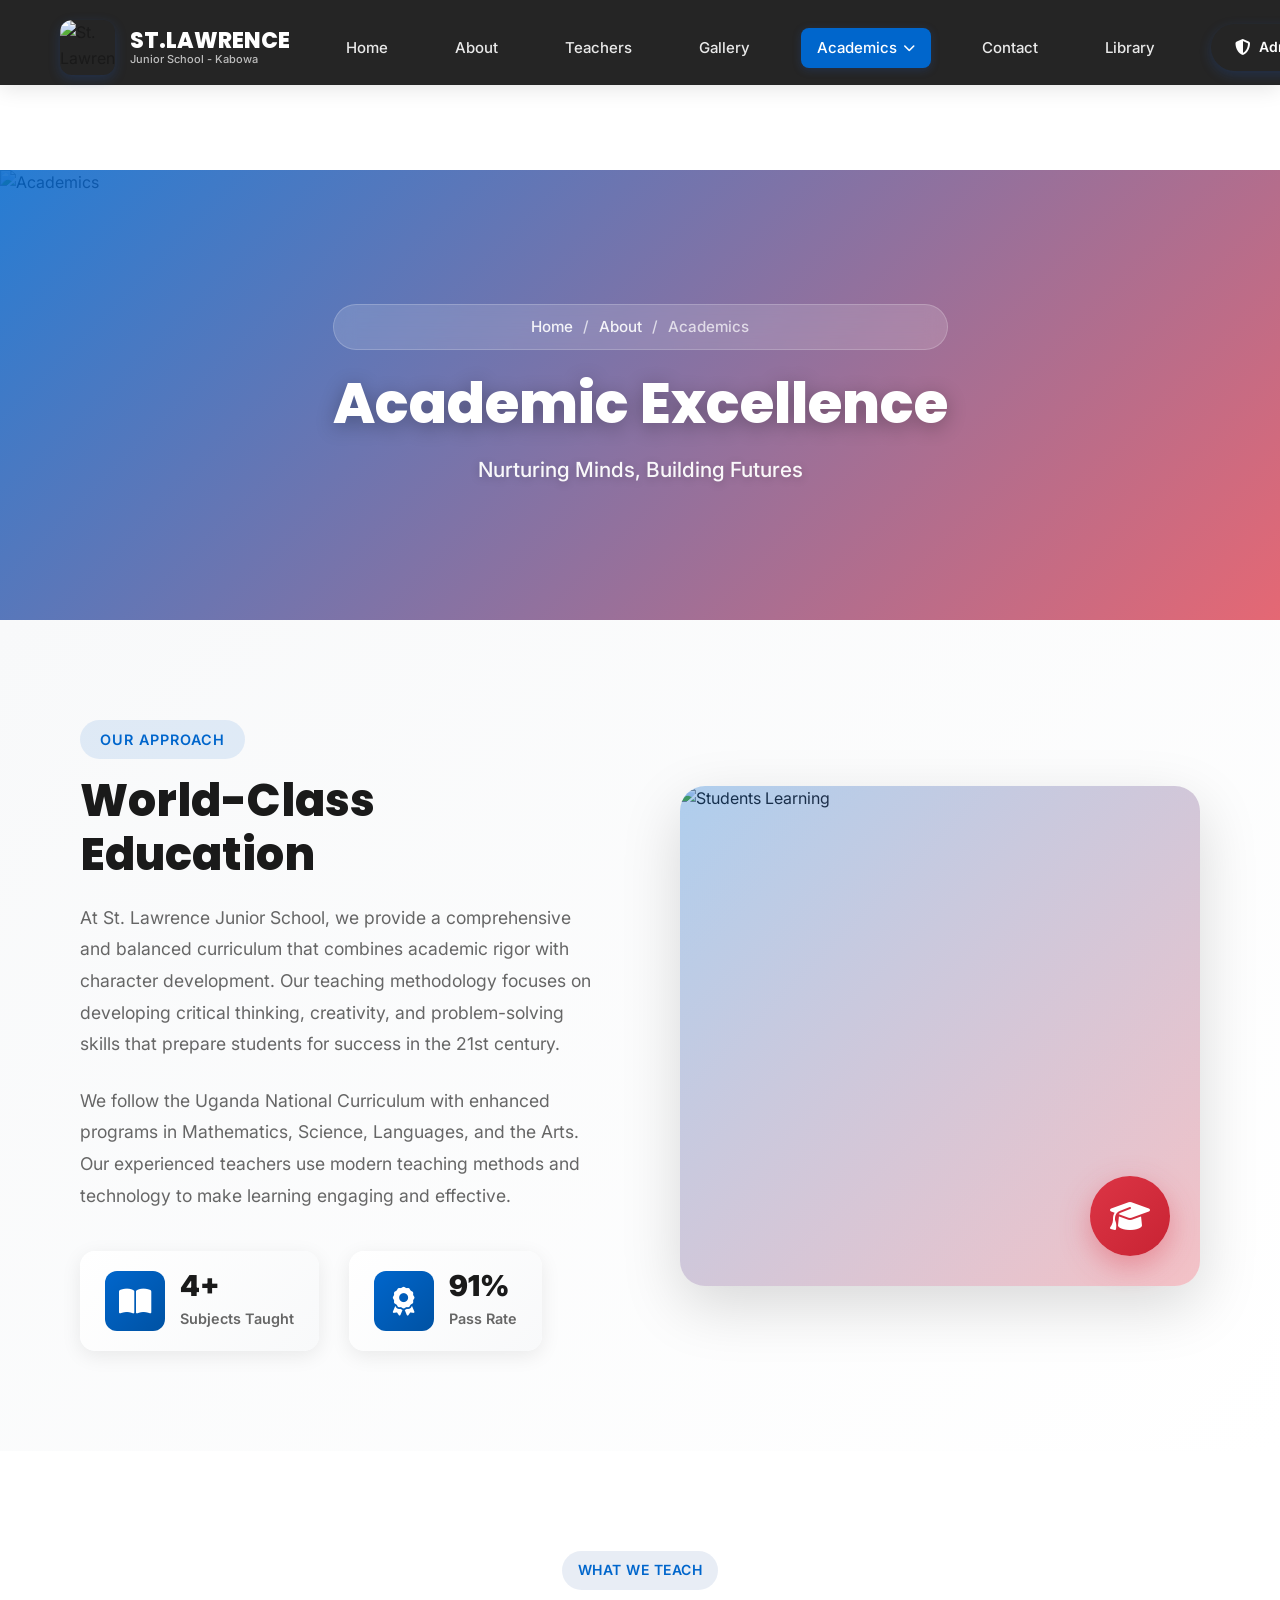
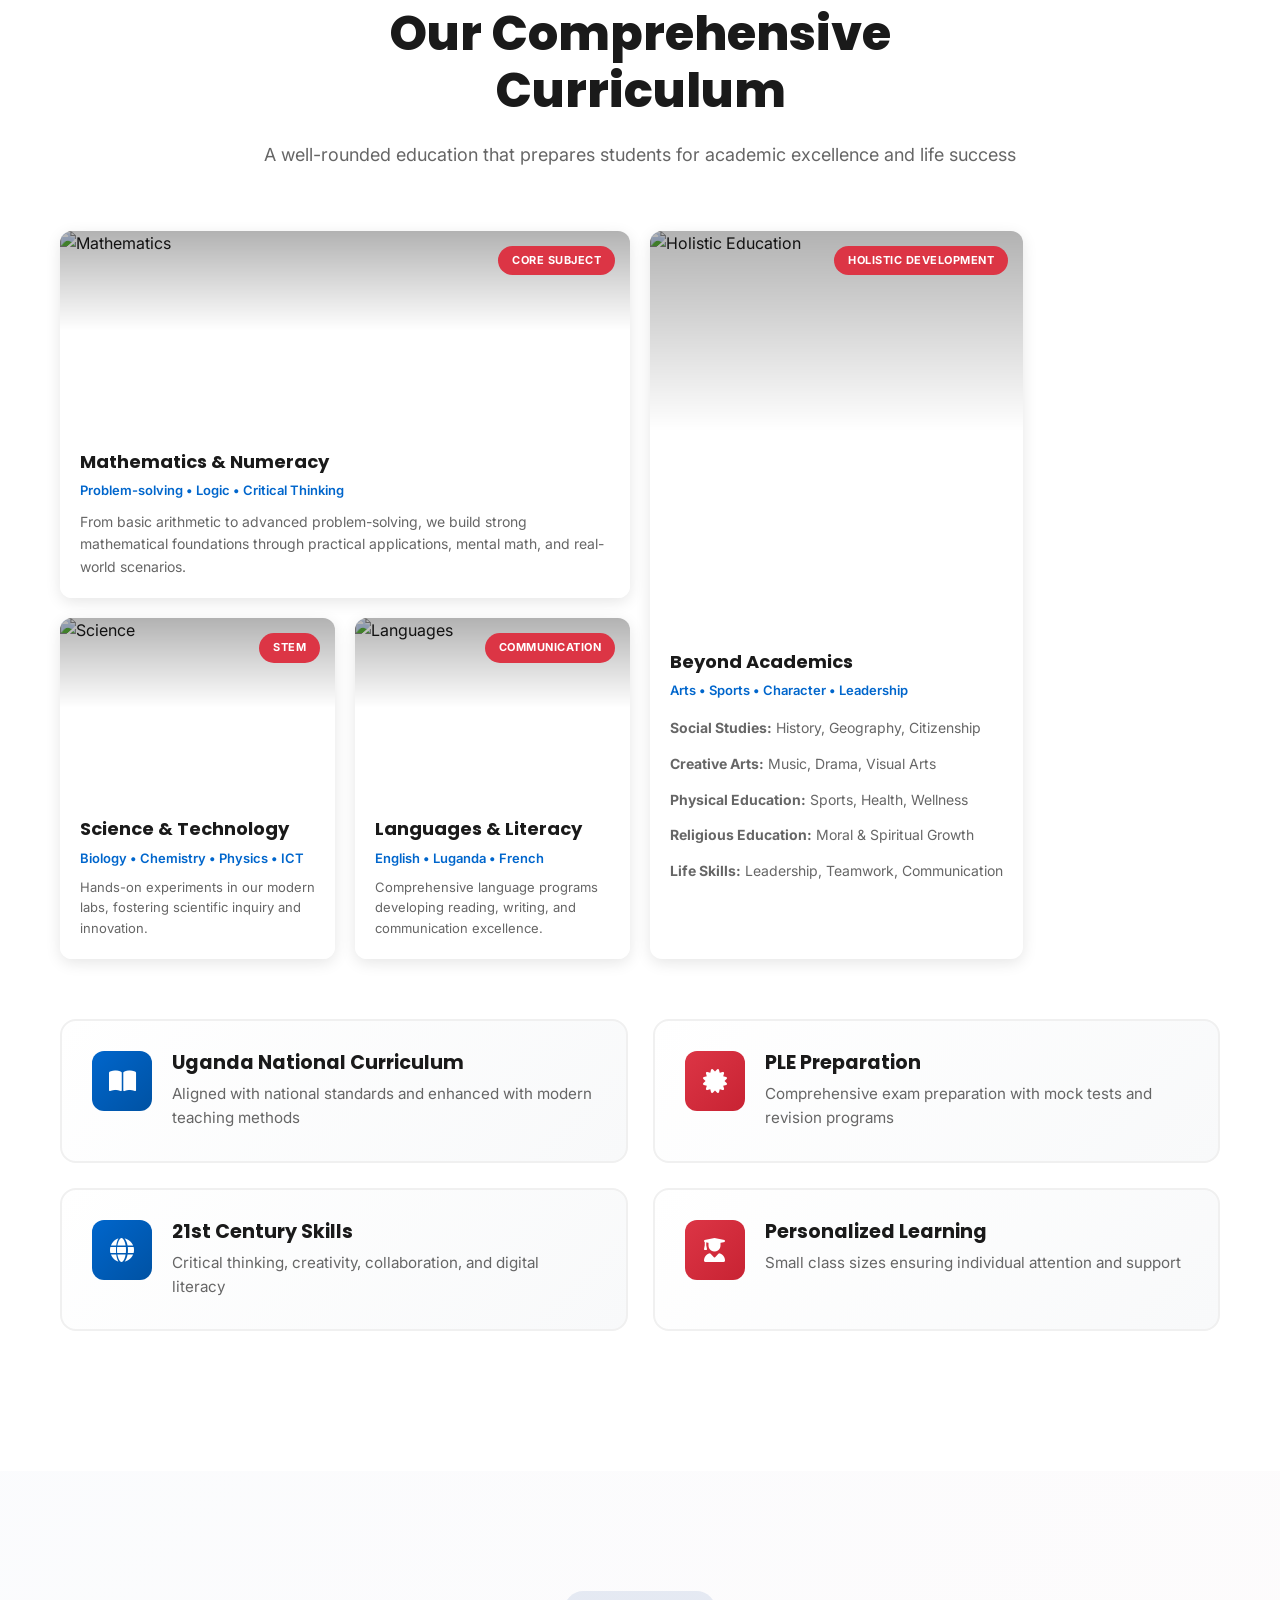
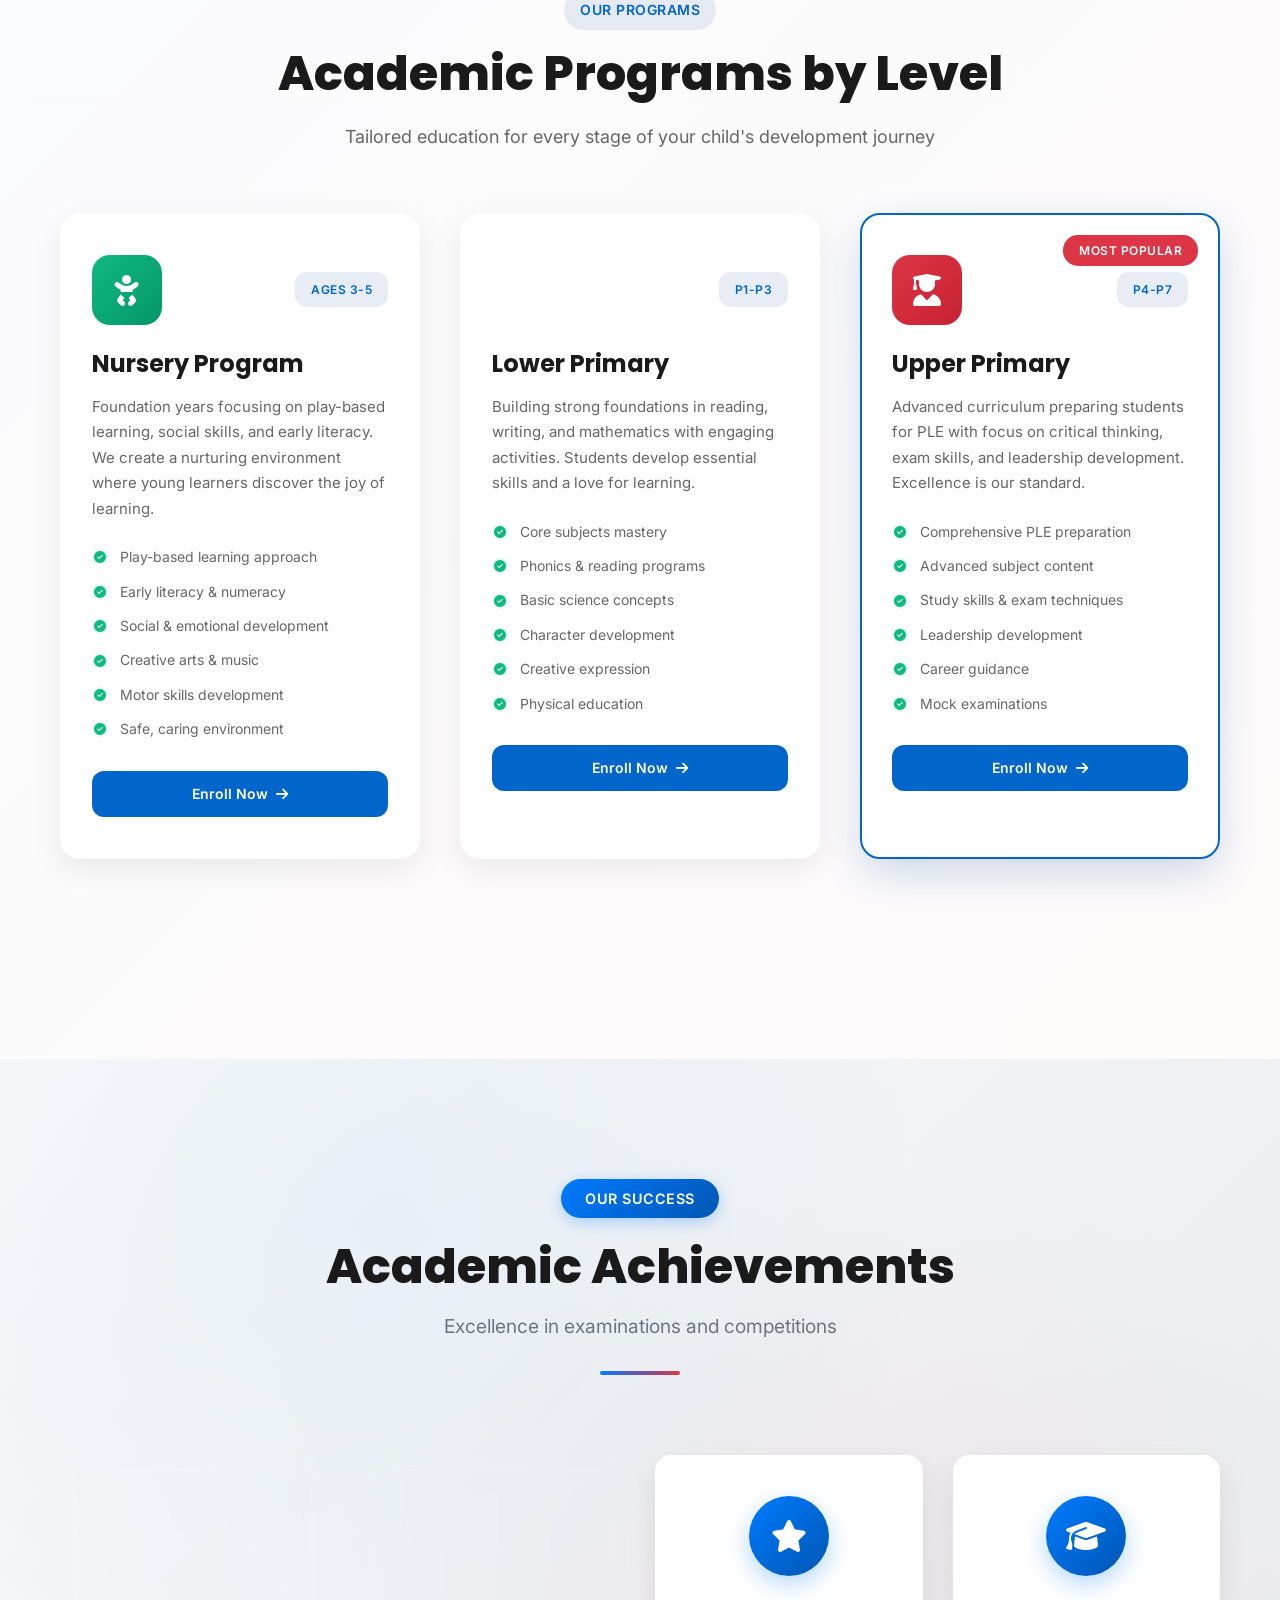
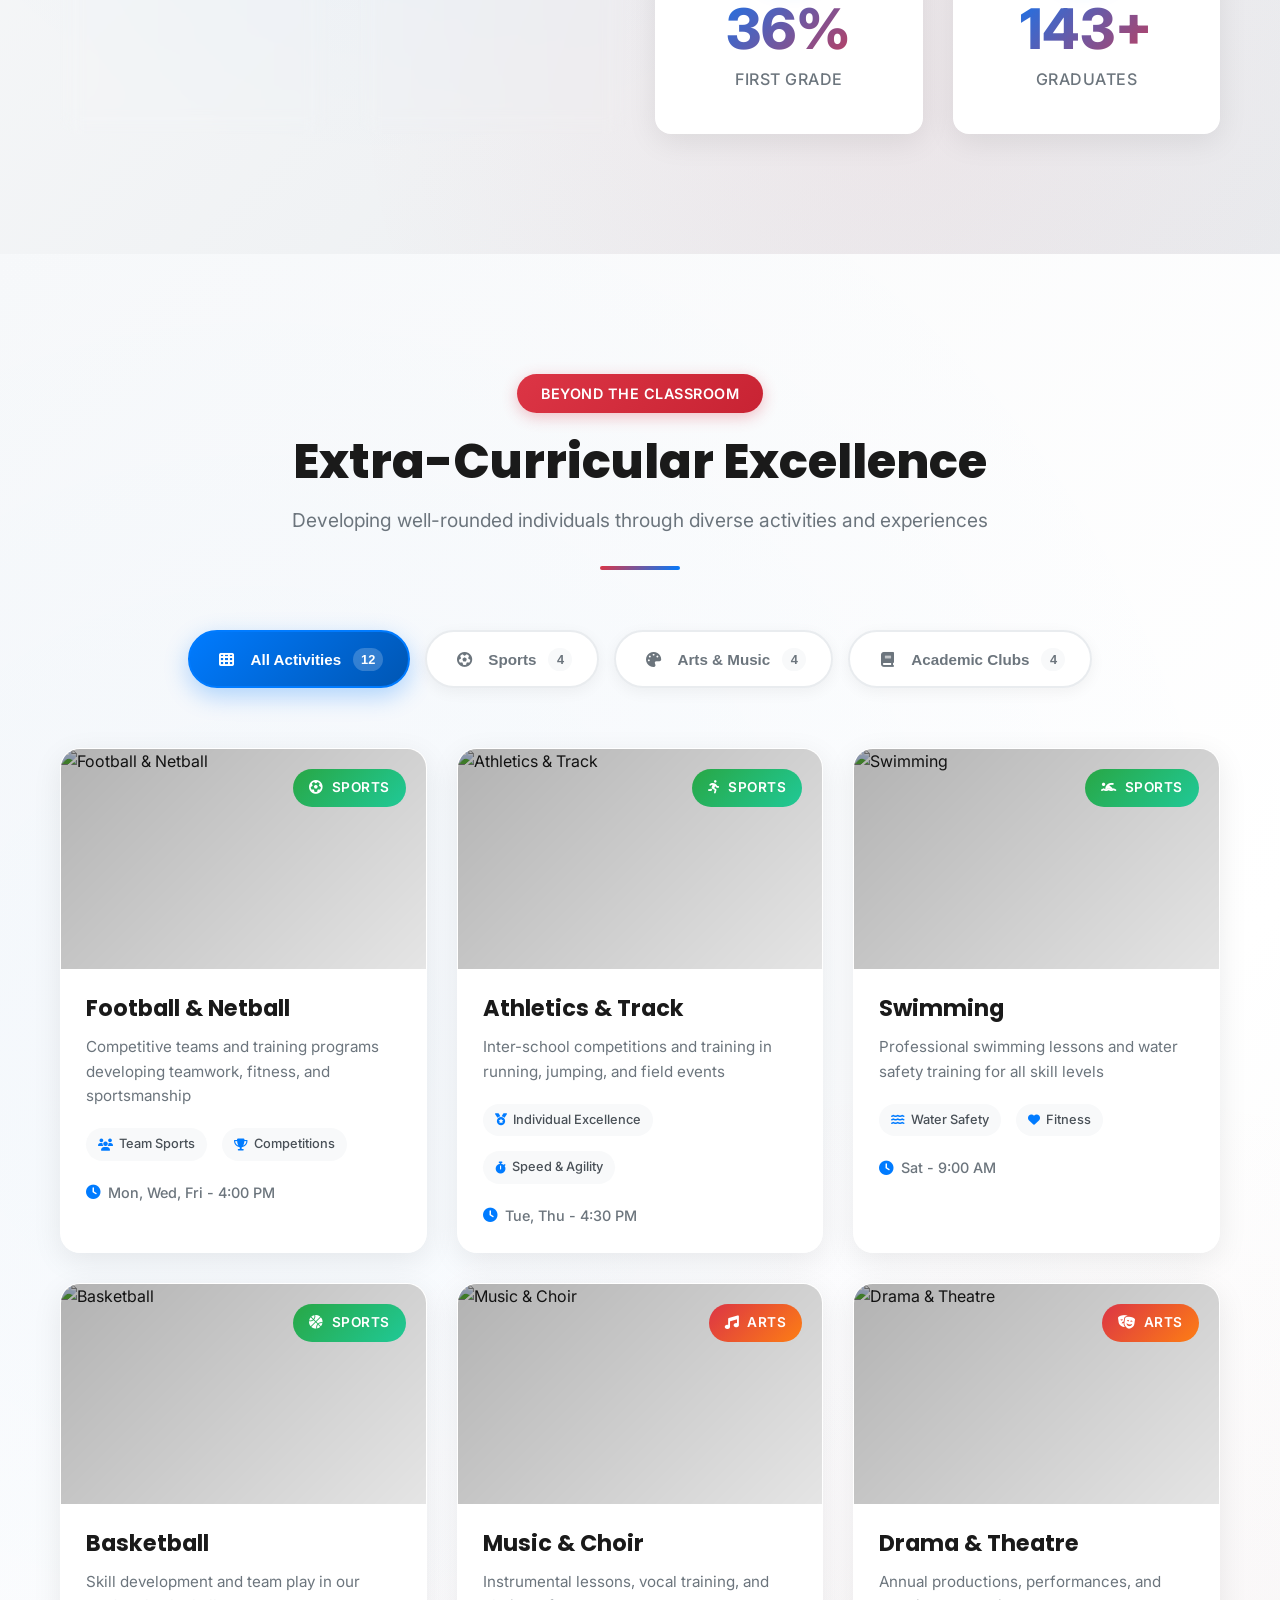
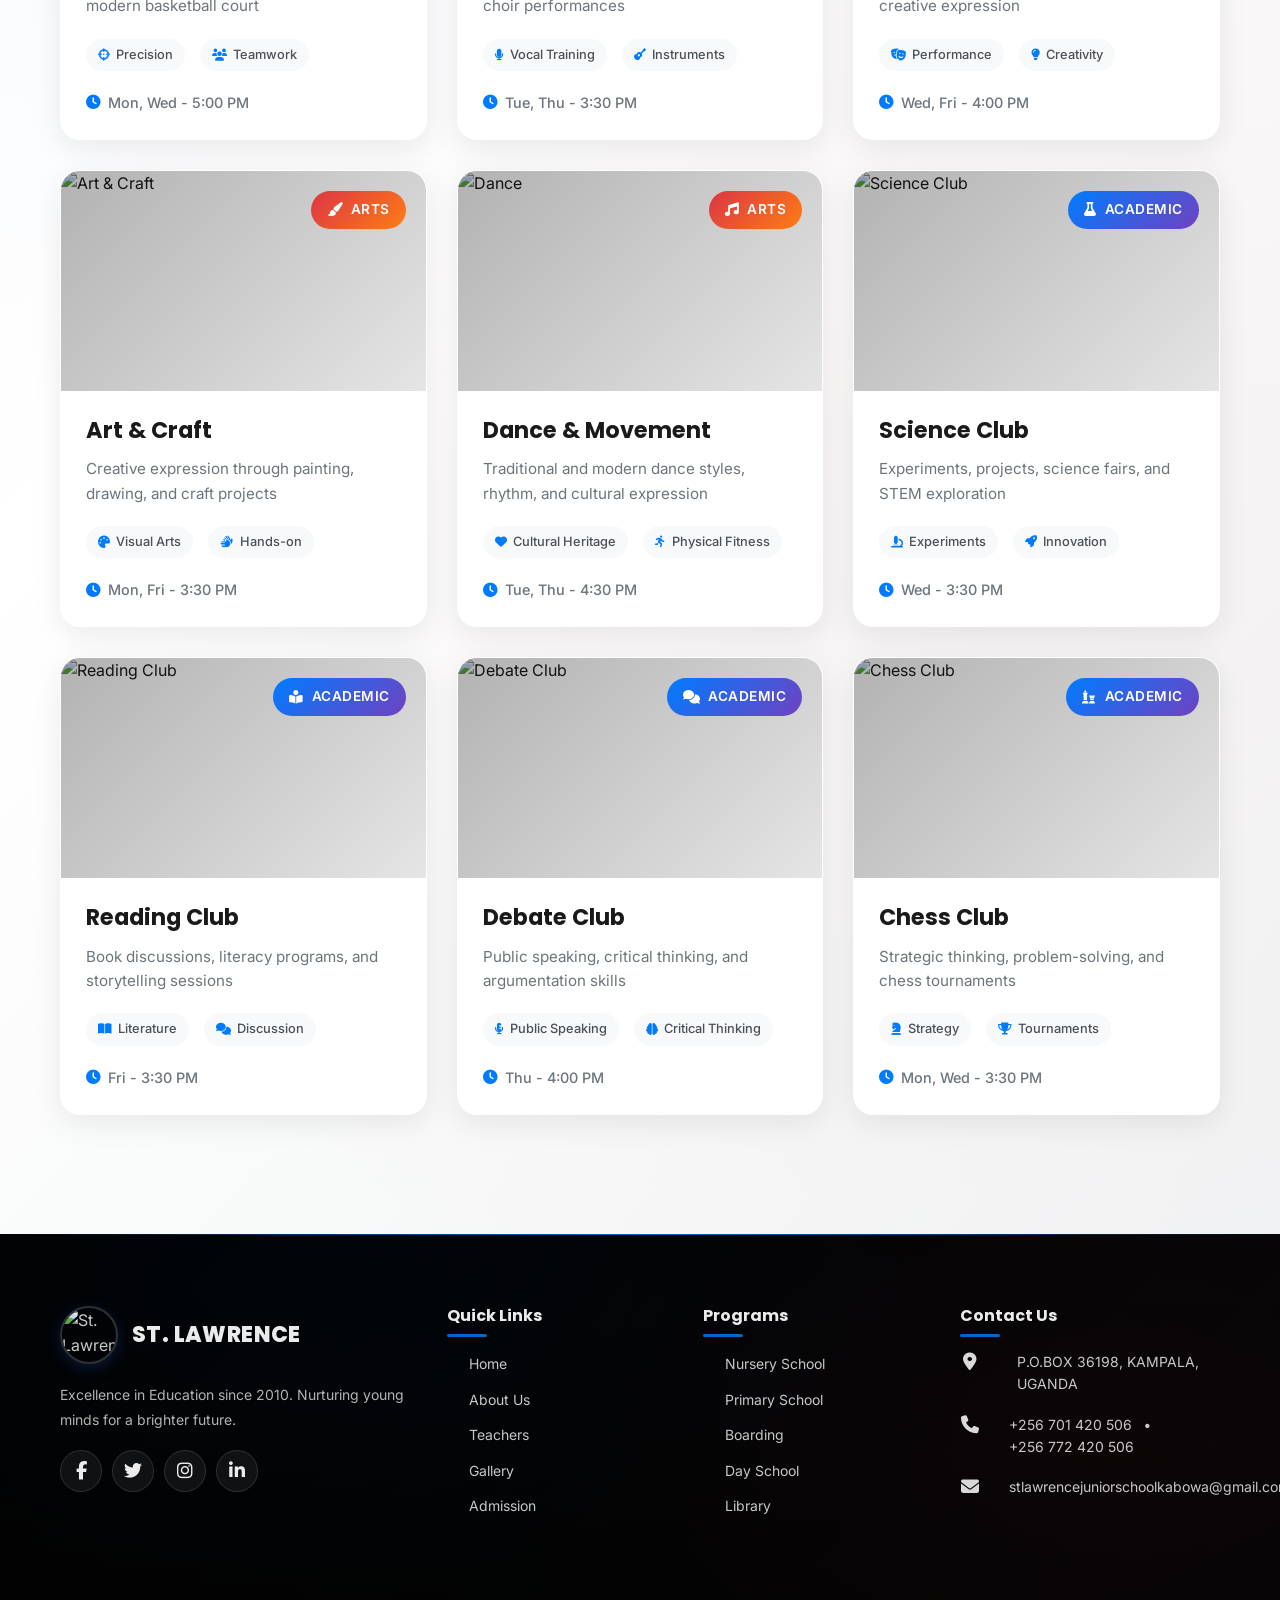
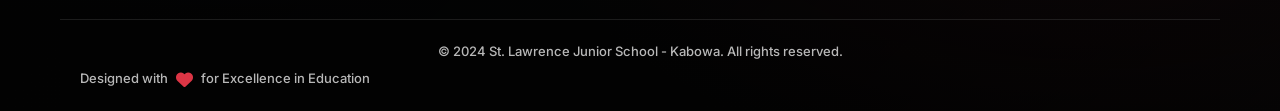
==== commit abde47bf: "v1.5.0: Dashboard optimization and modal improvements - Streamlined navigation by removing unused si" ====
--- a/frontend/Academics.html
+++ b/frontend/Academics.html
@@ -23,9 +23,620 @@
     
     <!-- Custom CSS -->
     <link rel="stylesheet" href="../css/redesign-style.css?v=2.0">
+
+    <!-- Responsive Overrides (Clean) -->
+    <link rel="stylesheet" href="../css/mobile-improvements.css?v=2.0">
+
+    <!-- Academics page responsive cleanup -->
+    <link rel="stylesheet" href="../css/academics-responsive.css?v=1.0">
+
+    <!-- Footer redesign (clean) -->
+    <link rel="stylesheet" href="../css/footer.css?v=1.0">
     
     <!-- Page Loader CSS -->
     <link rel="stylesheet" href="../css/page-loader.css">
+    
+    <!-- Footer Contact Improvements - Match Index Page -->
+    <style>
+        /* Footer Contact Improvements - Match Index Page */
+        .contact-info {
+            list-style: none;
+            padding: 0;
+            margin: 0;
+        }
+        
+        .contact-item {
+            display: flex;
+            align-items: flex-start;
+            margin-bottom: 15px;
+            gap: 12px;
+        }
+        
+        .contact-icon {
+            width: 20px;
+            text-align: center;
+            flex-shrink: 0;
+            margin-top: 2px;
+            color: rgba(255, 255, 255, 0.8);
+        }
+        
+        .contact-text {
+            flex: 1;
+            line-height: 1.5;
+        }
+        
+        .contact-link {
+            color: rgba(255, 255, 255, 0.9);
+            text-decoration: none;
+            transition: color 0.3s ease;
+        }
+        
+        .contact-link:hover {
+            color: #fff;
+        }
+        
+        .phone-separator {
+            margin: 0 8px;
+            color: rgba(255, 255, 255, 0.6);
+        }
+        
+        @media (max-width: 768px) {
+            .contact-text {
+                font-size: 0.9rem;
+            }
+            
+            .phone-separator {
+                display: block;
+                margin: 5px 0;
+            }
+        }
+        
+        /* Enhanced Academic Achievements Section */
+        .achievements-section {
+            position: relative;
+            padding: 120px 0;
+            overflow: hidden;
+        }
+        
+        .achievements-background {
+            position: absolute;
+            top: 0;
+            left: 0;
+            width: 100%;
+            height: 100%;
+            background: linear-gradient(135deg, #f8f9fa 0%, #e9ecef 100%);
+        }
+        
+        .achievements-gradient {
+            position: absolute;
+            top: 0;
+            left: 0;
+            width: 100%;
+            height: 100%;
+            background: radial-gradient(circle at 30% 20%, rgba(0, 123, 255, 0.05) 0%, transparent 50%),
+                        radial-gradient(circle at 70% 80%, rgba(220, 53, 69, 0.05) 0%, transparent 50%);
+        }
+        
+        .achievements-header {
+            position: relative;
+            text-align: center;
+            margin-bottom: 80px;
+            z-index: 2;
+        }
+        
+        .achievements-badge {
+            display: inline-block;
+            background: linear-gradient(135deg, #007bff, #0056b3);
+            color: white;
+            padding: 8px 24px;
+            border-radius: 25px;
+            font-size: 0.9rem;
+            font-weight: 600;
+            letter-spacing: 0.5px;
+            text-transform: uppercase;
+            margin-bottom: 20px;
+            box-shadow: 0 4px 15px rgba(0, 123, 255, 0.3);
+        }
+        
+        .achievements-title {
+            font-size: 3rem;
+            font-weight: 800;
+            color: #1a1a1a;
+            margin: 0 0 15px 0;
+            line-height: 1.2;
+        }
+        
+        .achievements-subtitle {
+            font-size: 1.2rem;
+            color: #6c757d;
+            margin: 0 0 30px 0;
+            font-weight: 400;
+        }
+        
+        .achievements-divider {
+            width: 80px;
+            height: 4px;
+            background: linear-gradient(135deg, #007bff, #dc3545);
+            margin: 0 auto;
+            border-radius: 2px;
+        }
+        
+        .achievements-grid {
+            position: relative;
+            display: grid;
+            grid-template-columns: repeat(4, 1fr);
+            gap: 30px;
+            z-index: 2;
+        }
+        
+        .achievement-card {
+            position: relative;
+            background: white;
+            border-radius: 16px;
+            padding: 40px 30px;
+            text-align: center;
+            box-shadow: 0 8px 30px rgba(0, 0, 0, 0.08);
+            border: 1px solid rgba(255, 255, 255, 0.8);
+            transition: all 0.4s cubic-bezier(0.4, 0, 0.2, 1);
+            overflow: hidden;
+            backdrop-filter: blur(10px);
+        }
+        
+        .achievement-card:hover {
+            transform: translateY(-8px);
+            box-shadow: 0 20px 60px rgba(0, 0, 0, 0.15);
+            border-color: rgba(0, 123, 255, 0.3);
+        }
+        
+        .achievement-glow {
+            position: absolute;
+            top: 0;
+            left: 0;
+            width: 100%;
+            height: 100%;
+            background: linear-gradient(135deg, rgba(0, 123, 255, 0.05), rgba(220, 53, 69, 0.05));
+            opacity: 0;
+            transition: opacity 0.4s ease;
+            border-radius: 16px;
+        }
+        
+        .achievement-card:hover .achievement-glow {
+            opacity: 1;
+        }
+        
+        .achievement-icon-wrapper {
+            position: relative;
+            margin-bottom: 25px;
+        }
+        
+        .achievement-icon {
+            width: 80px;
+            height: 80px;
+            background: linear-gradient(135deg, #007bff, #0056b3);
+            border-radius: 50%;
+            display: flex;
+            align-items: center;
+            justify-content: center;
+            margin: 0 auto;
+            transition: all 0.4s ease;
+            box-shadow: 0 8px 25px rgba(0, 123, 255, 0.3);
+        }
+        
+        .achievement-card:hover .achievement-icon {
+            transform: scale(1.1) rotate(5deg);
+            box-shadow: 0 12px 35px rgba(0, 123, 255, 0.4);
+        }
+        
+        .achievement-icon i {
+            font-size: 2rem;
+            color: white;
+        }
+        
+        .achievement-content {
+            position: relative;
+            z-index: 3;
+        }
+        
+        .achievement-number {
+            font-size: 3.5rem;
+            font-weight: 800;
+            color: #1a1a1a;
+            line-height: 1;
+            margin-bottom: 10px;
+            background: linear-gradient(135deg, #007bff, #dc3545);
+            -webkit-background-clip: text;
+            -webkit-text-fill-color: transparent;
+            background-clip: text;
+        }
+        
+        .achievement-label {
+            font-size: 1rem;
+            color: #6c757d;
+            font-weight: 500;
+            letter-spacing: 0.5px;
+            text-transform: uppercase;
+        }
+        
+        /* Enhanced Extra-Curricular Section */
+        .extracurricular-section {
+            position: relative;
+            padding: 120px 0;
+            overflow: hidden;
+            background: #fff;
+        }
+        
+        .extracurricular-background {
+            position: absolute;
+            top: 0;
+            left: 0;
+            width: 100%;
+            height: 100%;
+            background: linear-gradient(135deg, #f8f9fa 0%, #ffffff 50%, #f1f3f4 100%);
+        }
+        
+        .extracurricular-gradient {
+            position: absolute;
+            top: 0;
+            left: 0;
+            width: 100%;
+            height: 100%;
+            background: radial-gradient(circle at 20% 30%, rgba(0, 123, 255, 0.03) 0%, transparent 50%),
+                        radial-gradient(circle at 80% 70%, rgba(220, 53, 69, 0.03) 0%, transparent 50%);
+        }
+        
+        .extracurricular-badge {
+            display: inline-block;
+            background: linear-gradient(135deg, #dc3545, #c82333);
+            color: white;
+            padding: 8px 24px;
+            border-radius: 25px;
+            font-size: 0.9rem;
+            font-weight: 600;
+            letter-spacing: 0.5px;
+            text-transform: uppercase;
+            margin-bottom: 20px;
+            box-shadow: 0 4px 15px rgba(220, 53, 69, 0.3);
+        }
+        
+        .extracurricular-title {
+            font-size: 3rem;
+            font-weight: 800;
+            color: #1a1a1a;
+            margin: 0 0 15px 0;
+            line-height: 1.2;
+        }
+        
+        .extracurricular-subtitle {
+            font-size: 1.2rem;
+            color: #6c757d;
+            margin: 0 0 30px 0;
+            font-weight: 400;
+        }
+        
+        .extracurricular-divider {
+            width: 80px;
+            height: 4px;
+            background: linear-gradient(135deg, #dc3545, #007bff);
+            margin: 0 auto;
+            border-radius: 2px;
+        }
+        
+        .activity-filters {
+            position: relative;
+            display: flex;
+            justify-content: center;
+            gap: 15px;
+            margin: 60px 0;
+            z-index: 2;
+            flex-wrap: wrap;
+        }
+        
+        .activity-filter-btn {
+            display: flex;
+            align-items: center;
+            gap: 12px;
+            background: white;
+            border: 2px solid #e9ecef;
+            border-radius: 50px;
+            padding: 15px 25px;
+            font-size: 0.95rem;
+            font-weight: 600;
+            color: #6c757d;
+            cursor: pointer;
+            transition: all 0.3s ease;
+            box-shadow: 0 4px 15px rgba(0, 0, 0, 0.05);
+            position: relative;
+            overflow: hidden;
+        }
+        
+        .activity-filter-btn:hover {
+            transform: translateY(-2px);
+            box-shadow: 0 8px 25px rgba(0, 0, 0, 0.1);
+            border-color: #007bff;
+        }
+        
+        .activity-filter-btn.active {
+            background: linear-gradient(135deg, #007bff, #0056b3);
+            border-color: #007bff;
+            color: white;
+            box-shadow: 0 8px 25px rgba(0, 123, 255, 0.3);
+        }
+        
+        .filter-icon {
+            width: 24px;
+            height: 24px;
+            display: flex;
+            align-items: center;
+            justify-content: center;
+        }
+        
+        .filter-count {
+            background: rgba(255, 255, 255, 0.2);
+            border-radius: 12px;
+            padding: 4px 8px;
+            font-size: 0.8rem;
+            font-weight: 700;
+            min-width: 24px;
+            text-align: center;
+        }
+        
+        .activity-filter-btn:not(.active) .filter-count {
+            background: #f8f9fa;
+            color: #6c757d;
+        }
+        
+        .activities-grid {
+            position: relative;
+            display: grid;
+            grid-template-columns: repeat(auto-fit, minmax(350px, 1fr));
+            gap: 30px;
+            z-index: 2;
+        }
+        
+        .activity-card {
+            background: white;
+            border-radius: 20px;
+            overflow: hidden;
+            box-shadow: 0 8px 30px rgba(0, 0, 0, 0.08);
+            transition: all 0.4s cubic-bezier(0.4, 0, 0.2, 1);
+            border: 1px solid rgba(255, 255, 255, 0.8);
+            position: relative;
+        }
+        
+        .activity-card:hover {
+            transform: translateY(-8px);
+            box-shadow: 0 20px 60px rgba(0, 0, 0, 0.15);
+        }
+        
+        .activity-image {
+            position: relative;
+            height: 220px;
+            overflow: hidden;
+        }
+        
+        .activity-image img {
+            width: 100%;
+            height: 100%;
+            object-fit: cover;
+            transition: transform 0.4s ease;
+        }
+        
+        .activity-card:hover .activity-image img {
+            transform: scale(1.05);
+        }
+        
+        .activity-overlay {
+            position: absolute;
+            top: 0;
+            left: 0;
+            width: 100%;
+            height: 100%;
+            background: linear-gradient(135deg, rgba(0, 0, 0, 0.3) 0%, rgba(0, 0, 0, 0.1) 100%);
+            display: flex;
+            align-items: flex-start;
+            justify-content: flex-end;
+            padding: 20px;
+        }
+        
+        .activity-category {
+            display: flex;
+            align-items: center;
+            gap: 8px;
+            padding: 8px 16px;
+            border-radius: 25px;
+            font-size: 0.85rem;
+            font-weight: 600;
+            text-transform: uppercase;
+            letter-spacing: 0.5px;
+        }
+        
+        .activity-category.sports {
+            background: linear-gradient(135deg, #28a745, #20c997);
+            color: white;
+        }
+        
+        .activity-category.arts {
+            background: linear-gradient(135deg, #dc3545, #fd7e14);
+            color: white;
+        }
+        
+        .activity-category.academic {
+            background: linear-gradient(135deg, #007bff, #6f42c1);
+            color: white;
+        }
+        
+        .activity-content {
+            padding: 25px;
+        }
+        
+        .activity-content h3 {
+            font-size: 1.4rem;
+            font-weight: 700;
+            color: #1a1a1a;
+            margin: 0 0 12px 0;
+            line-height: 1.3;
+        }
+        
+        .activity-content p {
+            color: #6c757d;
+            line-height: 1.6;
+            margin: 0 0 20px 0;
+            font-size: 0.95rem;
+        }
+        
+        .activity-features {
+            display: flex;
+            gap: 15px;
+            margin-bottom: 20px;
+            flex-wrap: wrap;
+        }
+        
+        .activity-feature {
+            display: flex;
+            align-items: center;
+            gap: 6px;
+            background: #f8f9fa;
+            padding: 6px 12px;
+            border-radius: 20px;
+            font-size: 0.8rem;
+            font-weight: 500;
+            color: #495057;
+        }
+        
+        .activity-feature i {
+            font-size: 0.75rem;
+            color: #007bff;
+        }
+        
+        .activity-schedule {
+            display: flex;
+            align-items: center;
+            gap: 8px;
+            color: #6c757d;
+            font-size: 0.9rem;
+            font-weight: 500;
+        }
+        
+        .activity-schedule i {
+            color: #007bff;
+        }
+        
+        /* Responsive Design */
+        @media (max-width: 1024px) {
+            .achievements-grid {
+                grid-template-columns: repeat(2, 1fr);
+                gap: 25px;
+            }
+            
+            .achievements-title, .extracurricular-title {
+                font-size: 2.5rem;
+            }
+            
+            .achievement-number {
+                font-size: 3rem;
+            }
+            
+            .activities-grid {
+                grid-template-columns: repeat(auto-fit, minmax(300px, 1fr));
+                gap: 25px;
+            }
+        }
+        
+        @media (max-width: 768px) {
+            .achievements-section, .extracurricular-section {
+                padding: 80px 0;
+            }
+            
+            .achievements-header {
+                margin-bottom: 60px;
+            }
+            
+            .achievements-title, .extracurricular-title {
+                font-size: 2rem;
+            }
+            
+            .achievements-subtitle, .extracurricular-subtitle {
+                font-size: 1rem;
+            }
+            
+            .achievement-card {
+                padding: 30px 20px;
+            }
+            
+            .achievement-icon {
+                width: 70px;
+                height: 70px;
+            }
+            
+            .achievement-icon i {
+                font-size: 1.8rem;
+            }
+            
+            .achievement-number {
+                font-size: 2.5rem;
+            }
+            
+            .activity-filters {
+                gap: 10px;
+                margin: 40px 0;
+            }
+            
+            .activity-filter-btn {
+                padding: 12px 20px;
+                font-size: 0.9rem;
+            }
+            
+            .activities-grid {
+                grid-template-columns: 1fr;
+                gap: 20px;
+            }
+            
+            .activity-image {
+                height: 200px;
+            }
+        }
+        
+        @media (max-width: 480px) {
+            .achievements-grid {
+                grid-template-columns: 1fr;
+                gap: 20px;
+            }
+            
+            .achievements-section, .extracurricular-section {
+                padding: 60px 0;
+            }
+            
+            .achievements-title, .extracurricular-title {
+                font-size: 1.8rem;
+            }
+            
+            .achievement-card {
+                padding: 25px 15px;
+            }
+            
+            .achievement-number {
+                font-size: 2.2rem;
+            }
+            
+            .achievement-label {
+                font-size: 0.9rem;
+            }
+            
+            .activity-filter-btn {
+                padding: 10px 16px;
+                font-size: 0.85rem;
+                gap: 8px;
+            }
+            
+            .activity-content {
+                padding: 20px;
+            }
+            
+            .activity-features {
+                gap: 10px;
+            }
+        }
+    </style>
 </head>
 <body>
     
@@ -62,21 +673,15 @@
                 <ul class="nav-menu" id="navMenu">
                     <!-- Desktop Menu Items -->
                     <li class="desktop-only"><a href="index-redesign.html" class="nav-link">Home</a></li>
-                    <li class="desktop-only nav-dropdown">
-                        <a href="About-redesign.html" class="nav-link active">About <i class="fas fa-chevron-down"></i></a>
-                        <ul class="dropdown-menu">
-                            <li><a href="About-redesign.html">Our Story</a></li>
-                            <li><a href="School-Anthem.html">School Anthem</a></li>
-                            <li><a href="Academics.html">Academics</a></li>
-                        </ul>
-                    </li>
+                    <li class="desktop-only"><a href="About-redesign.html" class="nav-link">About</a></li>
                     <li class="desktop-only"><a href="Teachers-redesign.html" class="nav-link">Teachers</a></li>
                     <li class="desktop-only"><a href="Gallery-redesign.html" class="nav-link">Gallery</a></li>
                     <li class="desktop-only nav-dropdown">
-                        <a href="Admission-redesign.html" class="nav-link">Admission <i class="fas fa-chevron-down"></i></a>
+                        <a href="Academics.html" class="nav-link active">Academics <i class="fas fa-chevron-down"></i></a>
                         <ul class="dropdown-menu">
-                            <li><a href="Admission-redesign.html">Apply Now</a></li>
                             <li><a href="Fees.html">Fees</a></li>
+                            <li><a href="School-Anthem.html">School Anthem</a></li>
+                            <li><a href="Admission-redesign.html">Admission</a></li>
                         </ul>
                     </li>
                     <li class="desktop-only"><a href="Contact-redesign.html" class="nav-link">Contact</a></li>
@@ -85,29 +690,20 @@
                     <!-- Mobile Menu Items -->
                     <li class="mobile-only"><a href="index-redesign.html" class="nav-link-mobile">Home</a></li>
                     
-                    <li class="mobile-only mobile-expandable">
-                        <div class="nav-link-mobile">
-                            <span>About Us</span>
-                            <span class="mobile-expand-icon">+</span>
-                        </div>
-                        <ul class="mobile-submenu">
-                            <li><a href="About-redesign.html">Our Story</a></li>
-                            <li><a href="School-Anthem.html">School Anthem</a></li>
-                            <li><a href="Academics.html">Academics</a></li>
-                        </ul>
-                    </li>
+                    <li class="mobile-only"><a href="About-redesign.html" class="nav-link-mobile">About</a></li>
                     
                     <li class="mobile-only"><a href="Teachers-redesign.html" class="nav-link-mobile">Teachers</a></li>
                     <li class="mobile-only"><a href="Gallery-redesign.html" class="nav-link-mobile">Gallery</a></li>
                     
                     <li class="mobile-only mobile-expandable">
                         <div class="nav-link-mobile">
-                            <span>Admissions</span>
+                            <span>Academics</span>
                             <span class="mobile-expand-icon">+</span>
                         </div>
                         <ul class="mobile-submenu">
-                            <li><a href="Admission-redesign.html">Apply Now</a></li>
                             <li><a href="Fees.html">Fees</a></li>
+                            <li><a href="School-Anthem.html">School Anthem</a></li>
+                            <li><a href="Admission-redesign.html">Admission</a></li>
                         </ul>
                     </li>
                     
@@ -333,90 +929,6 @@
         </div>
     </section>
 
-    <!-- Teaching Methodology Section - Enhanced -->
-    <section class="why-choose-us-section">
-        <div class="container">
-            <div class="why-choose-header" data-aos="fade-up">
-                <span class="section-tag">How We Teach</span>
-                <h2 class="why-choose-title">Our <span class="highlight">Teaching Philosophy</span></h2>
-            </div>
-            
-            <div class="why-choose-grid">
-                <!-- Left Column -->
-                <div class="why-choose-left">
-                    <!-- Top Cards -->
-                    <div class="top-cards">
-                        <div class="why-card square-card light-card" data-aos="fade-up" data-aos-delay="100">
-                            <div class="why-icon">
-                                <i class="fas fa-users"></i>
-                            </div>
-                            <h3>Student-Centered Learning</h3>
-                            <p>Every child is unique. We place students at the heart of learning, encouraging active participation, questions, and exploration. Small class sizes ensure personalized attention.</p>
-                        </div>
-                        
-                        <div class="why-card square-card light-card" data-aos="fade-up" data-aos-delay="200">
-                            <div class="why-icon">
-                                <i class="fas fa-hands"></i>
-                            </div>
-                            <h3>Hands-On Learning</h3>
-                            <p>Learning by doing makes concepts stick. Students engage in experiments, projects, and practical activities that transform abstract ideas into concrete understanding.</p>
-                        </div>
-                    </div>
-                    
-                    <!-- Bottom Card -->
-                    <div class="bottom-card">
-                        <div class="why-card horizontal-card light-card" data-aos="fade-up" data-aos-delay="300">
-                            <div class="why-icon">
-                                <i class="fas fa-laptop-code"></i>
-                            </div>
-                            <h3>Technology-Enhanced Education</h3>
-                            <p>Modern technology amplifies learning. Interactive whiteboards, educational software, computer labs, and digital resources prepare students for tomorrow's world while making today's lessons more engaging and effective.</p>
-                        </div>
-                    </div>
-                </div>
-                
-                <!-- Right Column -->
-                <div class="why-choose-right">
-                    <div class="why-card tall-card featured-card" data-aos="fade-up" data-aos-delay="400">
-                        <div class="why-icon white-icon">
-                            <i class="fas fa-chart-line"></i>
-                        </div>
-                        <h3>Continuous Assessment & Growth</h3>
-                        <p>We believe in ongoing evaluation and feedback. Regular assessments help us track progress, identify strengths, and address challenges early.</p>
-                        <p class="featured-extra">Our comprehensive assessment system includes:</p>
-                        <ul style="margin-top: 15px; padding-left: 20px; color: rgba(255,255,255,0.95);">
-                            <li style="margin-bottom: 8px;">✓ Weekly progress monitoring</li>
-                            <li style="margin-bottom: 8px;">✓ Monthly parent-teacher conferences</li>
-                            <li style="margin-bottom: 8px;">✓ Termly detailed report cards</li>
-                            <li style="margin-bottom: 8px;">✓ Mock examinations for PLE preparation</li>
-                            <li>✓ Individual learning plans for every student</li>
-                        </ul>
-                    </div>
-                </div>
-            </div>
-            
-            <!-- Additional Teaching Features -->
-            <div class="program-stats" style="margin-top: 80px;" data-aos="fade-up">
-                <div class="stat-item">
-                    <div class="stat-number">1:15</div>
-                    <div class="stat-label">Teacher-Student Ratio</div>
-                </div>
-                <div class="stat-item">
-                    <div class="stat-number">100%</div>
-                    <div class="stat-label">Qualified Teachers</div>
-                </div>
-                <div class="stat-item">
-                    <div class="stat-number">25</div>
-                    <div class="stat-label">Teaching Staff</div>
-                </div>
-                <div class="stat-item">
-                    <div class="stat-number">15+</div>
-                    <div class="stat-label">Years Experience</div>
-                </div>
-            </div>
-        </div>
-    </section>
-
     <!-- Academic Programs Section - Enhanced -->
     <section class="programs-section">
         <div class="container">
@@ -512,332 +1024,492 @@
                     </div>
                 </div>
             </div>
-            
-            <!-- Program Comparison -->
-            <div class="tour-content-wrapper" style="margin-top: 80px; grid-template-columns: 1fr;">
-                <div class="tour-text-content" data-aos="fade-up">
-                    <h3 style="font-size: 2rem; font-weight: 700; color: #1a1a1a; margin-bottom: 30px; text-align: center;">Why Choose Our Programs?</h3>
-                    <div class="tour-features">
-                        <div class="tour-feature-item">
-                            <div class="feature-icon-tour">
-                                <i class="fas fa-chalkboard-teacher"></i>
-                            </div>
-                            <div class="feature-text-tour">
-                                <h4>Expert Teachers</h4>
-                                <p>Qualified, experienced educators passionate about student success</p>
-                            </div>
-                        </div>
-                        
-                        <div class="tour-feature-item">
-                            <div class="feature-icon-tour">
-                                <i class="fas fa-book-reader"></i>
-                            </div>
-                            <div class="feature-text-tour">
-                                <h4>Modern Resources</h4>
-                                <p>Well-equipped classrooms, libraries, and learning materials</p>
-                            </div>
-                        </div>
-                        
-                        <div class="tour-feature-item">
-                            <div class="feature-icon-tour">
-                                <i class="fas fa-users-cog"></i>
-                            </div>
-                            <div class="feature-text-tour">
-                                <h4>Small Classes</h4>
-                                <p>Maximum 25 students per class for personalized attention</p>
-                            </div>
-                        </div>
-                        
-                        <div class="tour-feature-item">
-                            <div class="feature-icon-tour">
-                                <i class="fas fa-medal"></i>
-                            </div>
-                            <div class="feature-text-tour">
-                                <h4>Proven Results</h4>
-                                <p>Consistent excellent performance in national examinations</p>
-                            </div>
-                        </div>
-                    </div>
-                </div>
-            </div>
         </div>
     </section>
 
-    <!-- Academic Achievements Section -->
-    <section class="anthem-intro-section" style="background: white;">
+    <!-- Academic Achievements Section - Enhanced -->
+    <section class="achievements-section">
+        <div class="achievements-background">
+            <div class="achievements-gradient"></div>
+        </div>
+        
         <div class="container">
-            <div class="section-header" data-aos="fade-up" style="text-align: center; margin-bottom: 60px;">
-                <span class="section-label-alt">Our Success</span>
-                <h2 class="section-title-alt">Academic Achievements</h2>
-                <p class="section-subtitle">Excellence in examinations and competitions</p>
+            <div class="achievements-header" data-aos="fade-up">
+                <span class="achievements-badge">Our Success</span>
+                <h2 class="achievements-title">Academic Achievements</h2>
+                <p class="achievements-subtitle">Excellence in examinations and competitions</p>
+                <div class="achievements-divider"></div>
             </div>
             
-            <div class="stats-grid">
-                <div class="stat-card" data-aos="zoom-in" data-aos-delay="100">
-                    <div class="stat-icon">
-                        <i class="fas fa-trophy"></i>
-                    </div>
-                    <div class="stat-number">85%</div>
-                    <div class="stat-label">PLE Pass Rate</div>
-                </div>
-                
-                <div class="stat-card" data-aos="zoom-in" data-aos-delay="200">
-                    <div class="stat-icon">
-                        <i class="fas fa-medal"></i>
-                    </div>
-                    <div class="stat-number">25</div>
-                    <div class="stat-label">Awards Won</div>
-                </div>
-                
-                <div class="stat-card" data-aos="zoom-in" data-aos-delay="300">
-                    <div class="stat-icon">
-                        <i class="fas fa-star"></i>
-                    </div>
-                    <div class="stat-number">85%</div>
-                    <div class="stat-label">First Grade</div>
-                </div>
-                
-                <div class="stat-card" data-aos="zoom-in" data-aos-delay="400">
-                    <div class="stat-icon">
-                        <i class="fas fa-graduation-cap"></i>
-                    </div>
-                    <div class="stat-number">350+</div>
-                    <div class="stat-label">Graduates</div>
+            <div class="achievements-grid">
+                <div class="achievement-card" data-aos="fade-up" data-aos-delay="100">
+                    <div class="achievement-icon-wrapper">
+                        <div class="achievement-icon">
+                            <i class="fas fa-trophy"></i>
+                        </div>
+                    </div>
+                    <div class="achievement-content">
+                        <div class="achievement-number" data-target="95">0%</div>
+                        <div class="achievement-label">PLE Pass Rate</div>
+                    </div>
+                    <div class="achievement-glow"></div>
+                </div>
+                
+                <div class="achievement-card" data-aos="fade-up" data-aos-delay="200">
+                    <div class="achievement-icon-wrapper">
+                        <div class="achievement-icon">
+                            <i class="fas fa-medal"></i>
+                        </div>
+                    </div>
+                    <div class="achievement-content">
+                        <div class="achievement-number" data-target="25">0</div>
+                        <div class="achievement-label">Awards Won</div>
+                    </div>
+                    <div class="achievement-glow"></div>
+                </div>
+                
+                <div class="achievement-card" data-aos="fade-up" data-aos-delay="300">
+                    <div class="achievement-icon-wrapper">
+                        <div class="achievement-icon">
+                            <i class="fas fa-star"></i>
+                        </div>
+                    </div>
+                    <div class="achievement-content">
+                        <div class="achievement-number" data-target="90">0%</div>
+                        <div class="achievement-label">First Grade</div>
+                    </div>
+                    <div class="achievement-glow"></div>
+                </div>
+                
+                <div class="achievement-card" data-aos="fade-up" data-aos-delay="400">
+                    <div class="achievement-icon-wrapper">
+                        <div class="achievement-icon">
+                            <i class="fas fa-graduation-cap"></i>
+                        </div>
+                    </div>
+                    <div class="achievement-content">
+                        <div class="achievement-number" data-target="350">0+</div>
+                        <div class="achievement-label">Graduates</div>
+                    </div>
+                    <div class="achievement-glow"></div>
                 </div>
             </div>
         </div>
     </section>
 
     <!-- Extra-Curricular Activities - Enhanced -->
-    <section class="gallery-preview-section">
+    <section class="extracurricular-section">
+        <div class="extracurricular-background">
+            <div class="extracurricular-gradient"></div>
+        </div>
+        
         <div class="container">
             <div class="section-header" data-aos="fade-up">
-                <span class="section-tag">Beyond the Classroom</span>
-                <h2 class="section-title">Extra-Curricular Excellence</h2>
-                <p class="section-description">Developing well-rounded individuals through diverse activities and experiences</p>
+                <span class="extracurricular-badge">Beyond the Classroom</span>
+                <h2 class="extracurricular-title">Extra-Curricular Excellence</h2>
+                <p class="extracurricular-subtitle">Developing well-rounded individuals through diverse activities and experiences</p>
+                <div class="extracurricular-divider"></div>
             </div>
             
             <!-- Activity Categories -->
-            <div class="gallery-filters" data-aos="fade-up">
-                <button class="filter-btn active" data-filter="all">
-                    <i class="fas fa-th"></i>
-                    All Activities
+            <div class="activity-filters" data-aos="fade-up" data-aos-delay="100">
+                <button class="activity-filter-btn active" data-filter="all">
+                    <div class="filter-icon">
+                        <i class="fas fa-th"></i>
+                    </div>
+                    <span>All Activities</span>
+                    <div class="filter-count">12</div>
                 </button>
-                <button class="filter-btn" data-filter="sports">
-                    <i class="fas fa-futbol"></i>
-                    Sports
+                <button class="activity-filter-btn" data-filter="sports">
+                    <div class="filter-icon">
+                        <i class="fas fa-futbol"></i>
+                    </div>
+                    <span>Sports</span>
+                    <div class="filter-count">4</div>
                 </button>
-                <button class="filter-btn" data-filter="arts">
-                    <i class="fas fa-palette"></i>
-                    Arts
+                <button class="activity-filter-btn" data-filter="arts">
+                    <div class="filter-icon">
+                        <i class="fas fa-palette"></i>
+                    </div>
+                    <span>Arts & Music</span>
+                    <div class="filter-count">4</div>
                 </button>
-                <button class="filter-btn" data-filter="academic">
-                    <i class="fas fa-book"></i>
-                    Academic Clubs
+                <button class="activity-filter-btn" data-filter="academic">
+                    <div class="filter-icon">
+                        <i class="fas fa-book"></i>
+                    </div>
+                    <span>Academic Clubs</span>
+                    <div class="filter-count">4</div>
                 </button>
             </div>
             
             <!-- Activities Grid -->
-            <div class="gallery-masonry-grid" style="columns: 3; column-gap: 25px;">
+            <div class="activities-grid" data-aos="fade-up" data-aos-delay="200">
                 <!-- Sports Activities -->
-                <div class="gallery-item featured" data-category="sports">
-                    <div class="gallery-card">
-                        <img src="../img/51.jpg" alt="Football">
-                        <span class="category-tag sports">
-                            <i class="fas fa-futbol"></i>
-                            Sports
-                        </span>
-                        <div class="gallery-overlay">
-                            <div class="overlay-content">
-                                <h4>Football & Netball</h4>
-                                <p>Competitive teams and training programs</p>
-                                <button class="zoom-btn"><i class="fas fa-plus"></i></button>
-                            </div>
-                        </div>
-                    </div>
-                </div>
-                
-                <div class="gallery-item medium" data-category="sports">
-                    <div class="gallery-card">
-                        <img src="../img/48.jpg" alt="Athletics">
-                        <span class="category-tag sports">
-                            <i class="fas fa-running"></i>
-                            Sports
-                        </span>
-                        <div class="gallery-overlay">
-                            <div class="overlay-content">
-                                <h4>Athletics & Track</h4>
-                                <p>Inter-school competitions and training</p>
-                                <button class="zoom-btn"><i class="fas fa-plus"></i></button>
-                            </div>
+                <div class="activity-card" data-category="sports">
+                    <div class="activity-image">
+                        <img src="../img/51.jpg" alt="Football & Netball">
+                        <div class="activity-overlay">
+                            <div class="activity-category sports">
+                                <i class="fas fa-futbol"></i>
+                                <span>Sports</span>
+                            </div>
+                        </div>
+                    </div>
+                    <div class="activity-content">
+                        <h3>Football & Netball</h3>
+                        <p>Competitive teams and training programs developing teamwork, fitness, and sportsmanship</p>
+                        <div class="activity-features">
+                            <span class="activity-feature">
+                                <i class="fas fa-users"></i>
+                                Team Sports
+                            </span>
+                            <span class="activity-feature">
+                                <i class="fas fa-trophy"></i>
+                                Competitions
+                            </span>
+                        </div>
+                        <div class="activity-schedule">
+                            <i class="fas fa-clock"></i>
+                            <span>Mon, Wed, Fri - 4:00 PM</span>
+                        </div>
+                    </div>
+                </div>
+                
+                <div class="activity-card" data-category="sports">
+                    <div class="activity-image">
+                        <img src="../img/48.jpg" alt="Athletics & Track">
+                        <div class="activity-overlay">
+                            <div class="activity-category sports">
+                                <i class="fas fa-running"></i>
+                                <span>Sports</span>
+                            </div>
+                        </div>
+                    </div>
+                    <div class="activity-content">
+                        <h3>Athletics & Track</h3>
+                        <p>Inter-school competitions and training in running, jumping, and field events</p>
+                        <div class="activity-features">
+                            <span class="activity-feature">
+                                <i class="fas fa-medal"></i>
+                                Individual Excellence
+                            </span>
+                            <span class="activity-feature">
+                                <i class="fas fa-stopwatch"></i>
+                                Speed & Agility
+                            </span>
+                        </div>
+                        <div class="activity-schedule">
+                            <i class="fas fa-clock"></i>
+                            <span>Tue, Thu - 4:30 PM</span>
+                        </div>
+                    </div>
+                </div>
+                
+                <div class="activity-card" data-category="sports">
+                    <div class="activity-image">
+                        <img src="../img/62.jpg" alt="Swimming">
+                        <div class="activity-overlay">
+                            <div class="activity-category sports">
+                                <i class="fas fa-swimmer"></i>
+                                <span>Sports</span>
+                            </div>
+                        </div>
+                    </div>
+                    <div class="activity-content">
+                        <h3>Swimming</h3>
+                        <p>Professional swimming lessons and water safety training for all skill levels</p>
+                        <div class="activity-features">
+                            <span class="activity-feature">
+                                <i class="fas fa-water"></i>
+                                Water Safety
+                            </span>
+                            <span class="activity-feature">
+                                <i class="fas fa-heart"></i>
+                                Fitness
+                            </span>
+                        </div>
+                        <div class="activity-schedule">
+                            <i class="fas fa-clock"></i>
+                            <span>Sat - 9:00 AM</span>
+                        </div>
+                    </div>
+                </div>
+                
+                <div class="activity-card" data-category="sports">
+                    <div class="activity-image">
+                        <img src="../img/123.jpg" alt="Basketball">
+                        <div class="activity-overlay">
+                            <div class="activity-category sports">
+                                <i class="fas fa-basketball-ball"></i>
+                                <span>Sports</span>
+                            </div>
+                        </div>
+                    </div>
+                    <div class="activity-content">
+                        <h3>Basketball</h3>
+                        <p>Skill development and team play in our modern basketball court</p>
+                        <div class="activity-features">
+                            <span class="activity-feature">
+                                <i class="fas fa-crosshairs"></i>
+                                Precision
+                            </span>
+                            <span class="activity-feature">
+                                <i class="fas fa-users"></i>
+                                Teamwork
+                            </span>
+                        </div>
+                        <div class="activity-schedule">
+                            <i class="fas fa-clock"></i>
+                            <span>Mon, Wed - 5:00 PM</span>
                         </div>
                     </div>
                 </div>
                 
                 <!-- Arts & Music -->
-                <div class="gallery-item tall" data-category="arts">
-                    <div class="gallery-card">
-                        <img src="../img/124.jpg" alt="Music">
-                        <span class="category-tag events">
-                            <i class="fas fa-music"></i>
-                            Arts
-                        </span>
-                        <div class="gallery-overlay">
-                            <div class="overlay-content">
-                                <h4>Music & Choir</h4>
-                                <p>Instrumental lessons and vocal training</p>
-                                <button class="zoom-btn"><i class="fas fa-plus"></i></button>
-                            </div>
-                        </div>
-                    </div>
-                </div>
-                
-                <div class="gallery-item medium" data-category="arts">
-                    <div class="gallery-card">
-                        <img src="../img/66.jpg" alt="Drama">
-                        <span class="category-tag events">
-                            <i class="fas fa-theater-masks"></i>
-                            Arts
-                        </span>
-                        <div class="gallery-overlay">
-                            <div class="overlay-content">
-                                <h4>Drama & Theatre</h4>
-                                <p>Annual productions and performances</p>
-                                <button class="zoom-btn"><i class="fas fa-plus"></i></button>
-                            </div>
+                <div class="activity-card" data-category="arts">
+                    <div class="activity-image">
+                        <img src="../img/124.jpg" alt="Music & Choir">
+                        <div class="activity-overlay">
+                            <div class="activity-category arts">
+                                <i class="fas fa-music"></i>
+                                <span>Arts</span>
+                            </div>
+                        </div>
+                    </div>
+                    <div class="activity-content">
+                        <h3>Music & Choir</h3>
+                        <p>Instrumental lessons, vocal training, and choir performances</p>
+                        <div class="activity-features">
+                            <span class="activity-feature">
+                                <i class="fas fa-microphone"></i>
+                                Vocal Training
+                            </span>
+                            <span class="activity-feature">
+                                <i class="fas fa-guitar"></i>
+                                Instruments
+                            </span>
+                        </div>
+                        <div class="activity-schedule">
+                            <i class="fas fa-clock"></i>
+                            <span>Tue, Thu - 3:30 PM</span>
+                        </div>
+                    </div>
+                </div>
+                
+                <div class="activity-card" data-category="arts">
+                    <div class="activity-image">
+                        <img src="../img/66.jpg" alt="Drama & Theatre">
+                        <div class="activity-overlay">
+                            <div class="activity-category arts">
+                                <i class="fas fa-theater-masks"></i>
+                                <span>Arts</span>
+                            </div>
+                        </div>
+                    </div>
+                    <div class="activity-content">
+                        <h3>Drama & Theatre</h3>
+                        <p>Annual productions, performances, and creative expression</p>
+                        <div class="activity-features">
+                            <span class="activity-feature">
+                                <i class="fas fa-masks-theater"></i>
+                                Performance
+                            </span>
+                            <span class="activity-feature">
+                                <i class="fas fa-lightbulb"></i>
+                                Creativity
+                            </span>
+                        </div>
+                        <div class="activity-schedule">
+                            <i class="fas fa-clock"></i>
+                            <span>Wed, Fri - 4:00 PM</span>
+                        </div>
+                    </div>
+                </div>
+                
+                <div class="activity-card" data-category="arts">
+                    <div class="activity-image">
+                        <img src="../img/leo 5.jpg" alt="Art & Craft">
+                        <div class="activity-overlay">
+                            <div class="activity-category arts">
+                                <i class="fas fa-paint-brush"></i>
+                                <span>Arts</span>
+                            </div>
+                        </div>
+                    </div>
+                    <div class="activity-content">
+                        <h3>Art & Craft</h3>
+                        <p>Creative expression through painting, drawing, and craft projects</p>
+                        <div class="activity-features">
+                            <span class="activity-feature">
+                                <i class="fas fa-palette"></i>
+                                Visual Arts
+                            </span>
+                            <span class="activity-feature">
+                                <i class="fas fa-hands"></i>
+                                Hands-on
+                            </span>
+                        </div>
+                        <div class="activity-schedule">
+                            <i class="fas fa-clock"></i>
+                            <span>Mon, Fri - 3:30 PM</span>
+                        </div>
+                    </div>
+                </div>
+                
+                <div class="activity-card" data-category="arts">
+                    <div class="activity-image">
+                        <img src="../img/leo 6.jpg" alt="Dance">
+                        <div class="activity-overlay">
+                            <div class="activity-category arts">
+                                <i class="fas fa-music"></i>
+                                <span>Arts</span>
+                            </div>
+                        </div>
+                    </div>
+                    <div class="activity-content">
+                        <h3>Dance & Movement</h3>
+                        <p>Traditional and modern dance styles, rhythm, and cultural expression</p>
+                        <div class="activity-features">
+                            <span class="activity-feature">
+                                <i class="fas fa-heart"></i>
+                                Cultural Heritage
+                            </span>
+                            <span class="activity-feature">
+                                <i class="fas fa-running"></i>
+                                Physical Fitness
+                            </span>
+                        </div>
+                        <div class="activity-schedule">
+                            <i class="fas fa-clock"></i>
+                            <span>Tue, Thu - 4:30 PM</span>
                         </div>
                     </div>
                 </div>
                 
                 <!-- Academic Clubs -->
-                <div class="gallery-item wide" data-category="academic">
-                    <div class="gallery-card">
+                <div class="activity-card" data-category="academic">
+                    <div class="activity-image">
                         <img src="../img/62.jpg" alt="Science Club">
-                        <span class="category-tag academics">
-                            <i class="fas fa-flask"></i>
-                            Academic
-                        </span>
-                        <div class="gallery-overlay">
-                            <div class="overlay-content">
-                                <h4>Science Club</h4>
-                                <p>Experiments, projects, and science fairs</p>
-                                <button class="zoom-btn"><i class="fas fa-plus"></i></button>
-                            </div>
-                        </div>
-                    </div>
-                </div>
-                
-                <div class="gallery-item small" data-category="academic">
-                    <div class="gallery-card">
+                        <div class="activity-overlay">
+                            <div class="activity-category academic">
+                                <i class="fas fa-flask"></i>
+                                <span>Academic</span>
+                            </div>
+                        </div>
+                    </div>
+                    <div class="activity-content">
+                        <h3>Science Club</h3>
+                        <p>Experiments, projects, science fairs, and STEM exploration</p>
+                        <div class="activity-features">
+                            <span class="activity-feature">
+                                <i class="fas fa-microscope"></i>
+                                Experiments
+                            </span>
+                            <span class="activity-feature">
+                                <i class="fas fa-rocket"></i>
+                                Innovation
+                            </span>
+                        </div>
+                        <div class="activity-schedule">
+                            <i class="fas fa-clock"></i>
+                            <span>Wed - 3:30 PM</span>
+                        </div>
+                    </div>
+                </div>
+                
+                <div class="activity-card" data-category="academic">
+                    <div class="activity-image">
                         <img src="../img/leo 6.jpg" alt="Reading Club">
-                        <span class="category-tag academics">
-                            <i class="fas fa-book-reader"></i>
-                            Academic
-                        </span>
-                        <div class="gallery-overlay">
-                            <div class="overlay-content">
-                                <h4>Reading Club</h4>
-                                <p>Book discussions and literacy programs</p>
-                                <button class="zoom-btn"><i class="fas fa-plus"></i></button>
-                            </div>
-                        </div>
-                    </div>
-                </div>
-                
-                <div class="gallery-item medium" data-category="academic">
-                    <div class="gallery-card">
-                        <img src="../img/leo 5.jpg" alt="Debate">
-                        <span class="category-tag academics">
-                            <i class="fas fa-comments"></i>
-                            Academic
-                        </span>
-                        <div class="gallery-overlay">
-                            <div class="overlay-content">
-                                <h4>Debate Club</h4>
-                                <p>Public speaking and critical thinking</p>
-                                <button class="zoom-btn"><i class="fas fa-plus"></i></button>
-                            </div>
-                        </div>
-                    </div>
-                </div>
-                
-                <div class="gallery-item tall" data-category="arts">
-                    <div class="gallery-card">
-                        <img src="../img/leo 5.jpg" alt="Art">
-                        <span class="category-tag events">
-                            <i class="fas fa-paint-brush"></i>
-                            Arts
-                        </span>
-                        <div class="gallery-overlay">
-                            <div class="overlay-content">
-                                <h4>Art & Craft</h4>
-                                <p>Creative expression and exhibitions</p>
-                                <button class="zoom-btn"><i class="fas fa-plus"></i></button>
-                            </div>
-                        </div>
-                    </div>
-                </div>
-                
-                <div class="gallery-item small" data-category="academic">
-                    <div class="gallery-card">
-                        <img src="../img/123.jpg" alt="Chess">
-                        <span class="category-tag academics">
-                            <i class="fas fa-chess"></i>
-                            Academic
-                        </span>
-                        <div class="gallery-overlay">
-                            <div class="overlay-content">
-                                <h4>Chess Club</h4>
-                                <p>Strategic thinking and tournaments</p>
-                                <button class="zoom-btn"><i class="fas fa-plus"></i></button>
-                            </div>
+                        <div class="activity-overlay">
+                            <div class="activity-category academic">
+                                <i class="fas fa-book-reader"></i>
+                                <span>Academic</span>
+                            </div>
+                        </div>
+                    </div>
+                    <div class="activity-content">
+                        <h3>Reading Club</h3>
+                        <p>Book discussions, literacy programs, and storytelling sessions</p>
+                        <div class="activity-features">
+                            <span class="activity-feature">
+                                <i class="fas fa-book-open"></i>
+                                Literature
+                            </span>
+                            <span class="activity-feature">
+                                <i class="fas fa-comments"></i>
+                                Discussion
+                            </span>
+                        </div>
+                        <div class="activity-schedule">
+                            <i class="fas fa-clock"></i>
+                            <span>Fri - 3:30 PM</span>
+                        </div>
+                    </div>
+                </div>
+                
+                <div class="activity-card" data-category="academic">
+                    <div class="activity-image">
+                        <img src="../img/leo 5.jpg" alt="Debate Club">
+                        <div class="activity-overlay">
+                            <div class="activity-category academic">
+                                <i class="fas fa-comments"></i>
+                                <span>Academic</span>
+                            </div>
+                        </div>
+                    </div>
+                    <div class="activity-content">
+                        <h3>Debate Club</h3>
+                        <p>Public speaking, critical thinking, and argumentation skills</p>
+                        <div class="activity-features">
+                            <span class="activity-feature">
+                                <i class="fas fa-microphone-alt"></i>
+                                Public Speaking
+                            </span>
+                            <span class="activity-feature">
+                                <i class="fas fa-brain"></i>
+                                Critical Thinking
+                            </span>
+                        </div>
+                        <div class="activity-schedule">
+                            <i class="fas fa-clock"></i>
+                            <span>Thu - 4:00 PM</span>
+                        </div>
+                    </div>
+                </div>
+                
+                <div class="activity-card" data-category="academic">
+                    <div class="activity-image">
+                        <img src="../img/123.jpg" alt="Chess Club">
+                        <div class="activity-overlay">
+                            <div class="activity-category academic">
+                                <i class="fas fa-chess"></i>
+                                <span>Academic</span>
+                            </div>
+                        </div>
+                    </div>
+                    <div class="activity-content">
+                        <h3>Chess Club</h3>
+                        <p>Strategic thinking, problem-solving, and chess tournaments</p>
+                        <div class="activity-features">
+                            <span class="activity-feature">
+                                <i class="fas fa-chess-knight"></i>
+                                Strategy
+                            </span>
+                            <span class="activity-feature">
+                                <i class="fas fa-trophy"></i>
+                                Tournaments
+                            </span>
+                        </div>
+                        <div class="activity-schedule">
+                            <i class="fas fa-clock"></i>
+                            <span>Mon, Wed - 3:30 PM</span>
                         </div>
                     </div>
                 </div>
             </div>
             
-            <!-- Activity Benefits -->
-            <div class="tour-features" style="margin-top: 60px;" data-aos="fade-up">
-                <div class="tour-feature-item">
-                    <div class="feature-icon-tour">
-                        <i class="fas fa-trophy"></i>
-                    </div>
-                    <div class="feature-text-tour">
-                        <h4>Competitive Excellence</h4>
-                        <p>Regular participation in inter-school competitions and tournaments</p>
-                    </div>
-                </div>
-                
-                <div class="tour-feature-item">
-                    <div class="feature-icon-tour">
-                        <i class="fas fa-users"></i>
-                    </div>
-                    <div class="feature-text-tour">
-                        <h4>Teamwork & Leadership</h4>
-                        <p>Building collaboration skills and leadership qualities</p>
-                    </div>
-                </div>
-                
-                <div class="tour-feature-item">
-                    <div class="feature-icon-tour">
-                        <i class="fas fa-heart"></i>
-                    </div>
-                    <div class="feature-text-tour">
-                        <h4>Character Development</h4>
-                        <p>Fostering discipline, perseverance, and sportsmanship</p>
-                    </div>
-                </div>
-                
-                <div class="tour-feature-item">
-                    <div class="feature-icon-tour">
-                        <i class="fas fa-star"></i>
-                    </div>
-                    <div class="feature-text-tour">
-                        <h4>Talent Discovery</h4>
-                        <p>Identifying and nurturing individual talents and passions</p>
-                    </div>
-                </div>
-            </div>
+
         </div>
     </section>
 
@@ -884,8 +1556,8 @@
                     <ul>
                         <li><a href="Academics.html">Nursery School</a></li>
                         <li><a href="Academics.html">Primary School</a></li>
-                        <li><a href="Admission-redesign.html">Boarding</a></li>
-                        <li><a href="Admission-redesign.html">Day School</a></li>
+                        <li><a href="Academics.html">Boarding</a></li>
+                        <li><a href="Academics.html">Day School</a></li>
                         <li><a href="Library-redesign.html">Library</a></li>
                     </ul>
                 </div>
@@ -894,21 +1566,25 @@
                 <div class="footer-col">
                     <h3>Contact Us</h3>
                     <ul class="contact-info">
-                        <li>
-                            <i class="fas fa-map-marker-alt"></i>
-                            <a href="https://maps.google.com/?q=St.+Lawrence+Junior+School+Kabowa" target="_blank">P.O.BOX 36198, KAMPALA</a>
+                        <li class="contact-item">
+                            <i class="fas fa-map-marker-alt contact-icon"></i>
+                            <span class="contact-text">
+                                <a href="https://maps.google.com/?q=St.+Lawrence+Junior+School+Kabowa" target="_blank" rel="noopener">P.O.BOX 36198, KAMPALA, UGANDA</a>
+                            </span>
                         </li>
-                        <li>
-                            <i class="fas fa-phone"></i>
-                            <a href="tel:+256701420506">+256 701 420 506</a> / <a href="tel:+256772420506">+256 772 420 506</a>
+                        <li class="contact-item">
+                            <i class="fas fa-phone contact-icon"></i>
+                            <span class="contact-text">
+                                <a href="tel:+256701420506" class="contact-link">+256 701 420 506</a>
+                                <span class="phone-separator">•</span>
+                                <a href="tel:+256772420506" class="contact-link">+256 772 420 506</a>
+                            </span>
                         </li>
-                        <li>
-                            <i class="fas fa-envelope"></i>
-                            <a href="mailto:stlawrencejuniorschoolkabowa@gmail.com">stlawrencejuniorschoolkabowa@gmail.com</a>
-                        </li>
-                        <li>
-                            <i class="fas fa-envelope"></i>
-                            <a href="mailto:st.lawrence.juniorschool@yahoo.com">st.lawrence.juniorschool@yahoo.com</a>
+                        <li class="contact-item">
+                            <i class="fas fa-envelope contact-icon"></i>
+                            <span class="contact-text">
+                                <a href="mailto:stlawrencejuniorschoolkabowa@gmail.com" class="contact-link">stlawrencejuniorschoolkabowa@gmail.com</a>
+                            </span>
                         </li>
                     </ul>
                 </div>
@@ -924,26 +1600,6 @@
                 </div>
             </div>
 
-            <!-- Developer Info Section -->
-            <div class="footer-developer">
-                <div class="container">
-                    <div class="developer-info">
-                        <p class="developer-label">Developed by</p>
-                        <h4 class="developer-name">MUWANGA IBRAHIM SEKIMPI</h4>
-                        <div class="developer-contact">
-                            <a href="tel:0708486440" class="developer-link">
-                                <i class="fas fa-phone"></i>
-                                <span>0708 486 440</span>
-                            </a>
-                            <span class="separator">|</span>
-                            <a href="mailto:cultoonmovic4@gmail.com" class="developer-link">
-                                <i class="fas fa-envelope"></i>
-                                <span>cultoonmovic4@gmail.com</span>
-                            </a>
-                        </div>
-                    </div>
-                </div>
-            </div>
         </div>
     </footer>
 
@@ -1037,5 +1693,120 @@
     
     <!-- Page Loader Script -->
     <script src="../js/page-loader.js"></script>
+    
+    <!-- Academic Achievements Counter Animation -->
+    <script>
+        // Number counting animation for achievements
+        function animateNumbers() {
+            const achievementNumbers = document.querySelectorAll('.achievement-number');
+            
+            achievementNumbers.forEach(number => {
+                const target = parseInt(number.getAttribute('data-target'));
+                const isPercentage = number.textContent.includes('%');
+                const hasPlus = number.textContent.includes('+');
+                
+                let current = 0;
+                const increment = target / 100; // Adjust speed by changing divisor
+                const timer = setInterval(() => {
+                    current += increment;
+                    
+                    if (current >= target) {
+                        current = target;
+                        clearInterval(timer);
+                    }
+                    
+                    // Format the number display
+                    let displayValue = Math.floor(current);
+                    if (isPercentage) {
+                        displayValue += '%';
+                    }
+                    if (hasPlus) {
+                        displayValue += '+';
+                    }
+                    
+                    number.textContent = displayValue;
+                }, 20); // Animation speed (lower = faster)
+            });
+        }
+        
+        // Intersection Observer for triggering animation when section is visible
+        const achievementsSection = document.querySelector('.achievements-section');
+        let hasAnimated = false;
+        
+        const observer = new IntersectionObserver((entries) => {
+            entries.forEach(entry => {
+                if (entry.isIntersecting && !hasAnimated) {
+                    // Add a small delay for better visual effect
+                    setTimeout(() => {
+                        animateNumbers();
+                        hasAnimated = true;
+                    }, 300);
+                }
+            });
+        }, {
+            threshold: 0.3 // Trigger when 30% of the section is visible
+        });
+        
+        if (achievementsSection) {
+            observer.observe(achievementsSection);
+        }
+        
+        // Fallback: animate on page load if section is already visible
+        document.addEventListener('DOMContentLoaded', () => {
+            setTimeout(() => {
+                const rect = achievementsSection?.getBoundingClientRect();
+                if (rect && rect.top < window.innerHeight && rect.bottom > 0 && !hasAnimated) {
+                    animateNumbers();
+                    hasAnimated = true;
+                }
+            }, 1000);
+        });
+        
+        // Activity Filter System for Extra-Curricular Section
+        function initActivityFilters() {
+            const filterButtons = document.querySelectorAll('.activity-filter-btn');
+            const activityCards = document.querySelectorAll('.activity-card');
+            
+            filterButtons.forEach(button => {
+                button.addEventListener('click', () => {
+                    const filter = button.getAttribute('data-filter');
+                    
+                    // Update active button
+                    filterButtons.forEach(btn => btn.classList.remove('active'));
+                    button.classList.add('active');
+                    
+                    // Filter cards with animation
+                    activityCards.forEach((card, index) => {
+                        const category = card.getAttribute('data-category');
+                        const shouldShow = filter === 'all' || category === filter;
+                        
+                        if (shouldShow) {
+                            card.style.display = 'block';
+                            setTimeout(() => {
+                                card.style.opacity = '1';
+                                card.style.transform = 'translateY(0)';
+                            }, index * 50);
+                        } else {
+                            card.style.opacity = '0';
+                            card.style.transform = 'translateY(20px)';
+                            setTimeout(() => {
+                                card.style.display = 'none';
+                            }, 300);
+                        }
+                    });
+                });
+            });
+            
+            // Initialize card styles
+            activityCards.forEach(card => {
+                card.style.transition = 'opacity 0.3s ease, transform 0.3s ease';
+                card.style.opacity = '1';
+                card.style.transform = 'translateY(0)';
+            });
+        }
+        
+        // Initialize activity filters when DOM is loaded
+        document.addEventListener('DOMContentLoaded', initActivityFilters);
+    </script>
 </body>
 </html>
--- a/css/redesign-style.css
+++ b/css/redesign-style.css
@@ -603,12 +603,6 @@
 }
 
 .event-btn:hover {
-    background: rgba(255, 255, 255, 0.95);
-    transform: translateY(-2px);
-    box-shadow: 0 4px 12px rgba(0, 0, 0, 0.15);
-    color: #1e4d9f;
-}
-.event-btn:hover {
     background: #c82333;
     color: var(--white);
     transform: translateY(-2px);
@@ -2018,116 +2012,6 @@
         height: 40px;
         font-size: 16px;
     }
-}
-
-/* ========== FOOTER ========== */
-.footer {
-    background: var(--text-dark);
-    color: var(--white);
-    padding: 60px 0 30px;
-}
-
-.footer-grid {
-    display: grid;
-    grid-template-columns: 2fr 1fr 1fr 1.5fr;
-    gap: 40px;
-    margin-bottom: 40px;
-}
-
-.footer-logo {
-    display: flex;
-    align-items: center;
-    gap: 12px;
-    margin-bottom: 20px;
-}
-
-.footer-logo img {
-    width: 50px;
-    height: 50px;
-    border-radius: 50%;
-}
-
-.footer-logo span {
-    font-size: 24px;
-    font-weight: 800;
-    font-family: 'Poppins', sans-serif;
-}
-
-.footer-description {
-    color: #ccc;
-    font-size: 14px;
-    line-height: 1.8;
-    margin-bottom: 20px;
-}
-
-.social-links {
-    display: flex;
-    gap: 12px;
-}
-
-.social-links a {
-    width: 40px;
-    height: 40px;
-    background: rgba(255, 255, 255, 0.1);
-    border-radius: 50%;
-    display: flex;
-    align-items: center;
-    justify-content: center;
-    transition: var(--transition);
-}
-
-.social-links a:hover {
-    background: var(--accent-red);
-    transform: translateY(-3px);
-}
-
-.footer-col h3 {
-    color: var(--accent-red);
-    font-size: 18px;
-    margin-bottom: 20px;
-}
-
-.footer-col ul {
-    list-style: none;
-}
-
-.footer-col ul li {
-    margin-bottom: 12px;
-}
-
-.footer-col ul li a {
-    color: #ccc;
-    font-size: 14px;
-    transition: var(--transition);
-}
-
-.footer-col ul li a:hover {
-    color: var(--white);
-    padding-left: 5px;
-}
-
-.contact-info li {
-    display: flex;
-    align-items: flex-start;
-    gap: 12px;
-    color: #ccc;
-    font-size: 14px;
-}
-
-.contact-info i {
-    color: var(--accent-red);
-    margin-top: 3px;
-}
-
-.footer-bottom {
-    text-align: center;
-    padding-top: 30px;
-    border-top: 1px solid rgba(255, 255, 255, 0.1);
-}
-
-.footer-bottom p {
-    color: #ccc;
-    font-size: 14px;
 }
 
 /* ========== BACK TO TOP BUTTON ========== */
@@ -19535,5 +19419,192 @@
     }
 }
 
-
-
+/* ========================================
+   RESPONSIVENESS FIX REPORT IMPLEMENTATION
+   Authoritative override block (kept last)
+   ======================================== */
+
+/* 3) Header overlap fix */
+body {
+    padding-top: 85px;
+}
+
+.hero {
+    margin-top: 0;
+}
+
+/* 7) Button overflow fix */
+.hero-buttons {
+    flex-wrap: wrap;
+}
+
+/* 9) Gallery fixed-height resiliency */
+.gallery-card {
+    aspect-ratio: 4 / 3;
+    height: auto;
+}
+
+/* 11) Tablet breakpoint */
+@media (max-width: 1024px) {
+    /* 2) Hero section grid */
+    .hero-grid {
+        gap: 60px;
+    }
+
+    /* 4) Events grid */
+    .events-grid {
+        grid-template-columns: 1fr 1fr;
+    }
+
+    /* 5) Stats grid */
+    .stats-grid {
+        grid-template-columns: repeat(2, 1fr);
+    }
+}
+
+/* 6) About section */
+@media (max-width: 900px) {
+    .about-grid {
+        grid-template-columns: 1fr;
+        gap: 50px;
+    }
+
+    .about-content {
+        padding-right: 0;
+    }
+}
+
+/* 1,2,4,10,11) Mobile breakpoint */
+@media (max-width: 768px) {
+    /* 1) Mobile navigation */
+    .nav-menu {
+        position: fixed;
+        top: 80px;
+        left: -100%;
+        width: 100%;
+        height: calc(100vh - 80px);
+        background: #1a1a1a;
+        flex-direction: column;
+        align-items: center;
+        justify-content: start;
+        padding-top: 40px;
+        gap: 25px;
+        transition: 0.3s;
+        z-index: 9999;
+    }
+
+    .nav-menu.active {
+        left: 0;
+    }
+
+    .hamburger {
+        display: block;
+        cursor: pointer;
+    }
+
+    /* 2) Hero section grid */
+    .hero-grid {
+        grid-template-columns: 1fr;
+        gap: 40px;
+        text-align: center;
+    }
+
+    .hero-buttons {
+        justify-content: center;
+        flex-wrap: wrap;
+    }
+
+    /* 4) Events grid */
+    .events-grid {
+        grid-template-columns: 1fr;
+    }
+
+    /* 10) Typography */
+    .hero-title,
+    .about-title {
+        font-size: 32px;
+    }
+}
+
+/* 5,11) Small mobile breakpoint */
+@media (max-width: 500px) {
+    .stats-grid {
+        grid-template-columns: 1fr;
+    }
+}
+
+/* ========================================
+   FOOTER ORGANIZATION + RESPONSIVENESS (FINAL)
+   - Keep same visual design
+   - Prevent overflow on mobile
+   - Ensure predictable column stacking
+   ======================================== */
+
+.footer,
+.footer * {
+    min-width: 0;
+}
+
+.footer-grid {
+    grid-template-columns: 2fr 1fr 1fr 1.5fr;
+}
+
+/* Allow long emails/addresses to wrap instead of overflowing */
+.footer a,
+.footer .footer-description,
+.footer .contact-info a,
+.footer .contact-info span {
+    overflow-wrap: anywhere;
+    word-break: break-word;
+}
+
+/* Contact rows should be allowed to wrap on smaller widths */
+.footer .contact-info li {
+    flex-wrap: wrap;
+    row-gap: 6px;
+}
+
+.footer .contact-info li > span,
+.footer .contact-info li > a {
+    white-space: normal;
+}
+
+@media (max-width: 1024px) {
+    .footer-grid {
+        grid-template-columns: 2fr 1fr;
+        gap: 40px;
+    }
+}
+
+@media (max-width: 768px) {
+    .footer {
+        padding: 60px 0 0;
+    }
+
+    .footer-grid {
+        grid-template-columns: 1fr;
+        gap: 30px;
+    }
+
+    .footer-brand-col {
+        padding-right: 0;
+    }
+}
+
+@media (max-width: 480px) {
+    .footer {
+        padding: 40px 0 0;
+    }
+
+    .footer-logo {
+        gap: 12px;
+    }
+
+    .footer-logo img {
+        width: 54px;
+        height: 54px;
+    }
+}
+
+
+
--- a/css/mobile-improvements.css
+++ b/css/mobile-improvements.css
@@ -0,0 +1,302 @@
+/* ========================================
+   RESPONSIVE LAYER (CLEAN REBUILD)
+   St. Lawrence Junior School - Kabowa
+
+   Goal:
+   - Keep component styles in redesign-style.css
+   - Provide a single, predictable responsive override layer
+   - Fix common mobile issues (overflow, fixed header spacing, nav, grids)
+   ======================================== */
+
+:root {
+  --header-height: 85px;
+  --fab-offset: 16px;
+  --chat-fab-size: 56px;
+  /* Move fixed buttons above mobile browser UI */
+  --vvh-fix: max(0px, calc(100vh - 100dvh));
+}
+
+/* ---------- Global safety (all sizes) ---------- */
+html {
+  -webkit-text-size-adjust: 100%;
+  text-size-adjust: 100%;
+  width: 100%;
+  max-width: 100%;
+  overflow-x: clip;
+}
+
+body {
+  width: 100%;
+  max-width: 100%;
+  overflow-x: clip;
+}
+
+img,
+video,
+iframe {
+  max-width: 100%;
+  height: auto;
+}
+
+/* Prevent long strings/icons from forcing horizontal scroll */
+.container,
+.navbar,
+.hero-content,
+.section-header,
+.footer-content,
+.fees-table-container {
+  min-width: 0;
+}
+
+/* ---------- Mobile-first fixes (apply to small screens by default) ---------- */
+@media (max-width: 767.98px) {
+  html,
+  body {
+    overflow-x: clip !important;
+  }
+
+  /* Prevent off-canvas menus from creating horizontal scroll */
+  .nav-menu {
+    left: 0 !important;
+    max-width: 100vw !important;
+    transform: translateX(-110%) !important;
+  }
+
+  .nav-menu.active {
+    transform: translateX(0) !important;
+  }
+
+  /* Container */
+  .container {
+    padding-left: 16px;
+    padding-right: 16px;
+  }
+
+  /* Navbar layout: avoid grid overflow on narrow widths */
+  .navbar {
+    display: flex;
+    align-items: center;
+    justify-content: space-between;
+    gap: 12px;
+    height: auto;
+    padding: 12px 0;
+  }
+
+  .logo {
+    gap: 10px;
+    min-width: 0;
+  }
+
+  .logo-badge {
+    width: 44px;
+    height: 44px;
+    border-radius: 10px;
+  }
+
+  .logo-text {
+    font-size: 16px;
+  }
+
+  .logo-subtitle {
+    font-size: 10px;
+  }
+
+  /* Hide desktop-only nav items, show mobile-only */
+  .desktop-only {
+    display: none !important;
+  }
+
+  .mobile-only {
+    display: block !important;
+  }
+
+  /* Nav actions can squeeze the header on small screens */
+  .nav-actions {
+    display: none !important;
+  }
+
+  /* Ensure hamburger is visible/tappable */
+  .hamburger {
+    display: inline-flex !important;
+    align-items: center;
+    justify-content: center;
+    width: 44px;
+    height: 44px;
+    border-radius: 10px;
+  }
+
+  /* Hero */
+  .hero {
+    min-height: auto;
+    padding: 28px 0 40px;
+  }
+
+  .hero-grid {
+    display: grid;
+    grid-template-columns: 1fr !important;
+    gap: 22px !important;
+  }
+
+  .hero-title {
+    font-size: 28px;
+    line-height: 1.25;
+  }
+
+  .hero-description {
+    font-size: 14px;
+  }
+
+  .hero-buttons {
+    display: grid;
+    grid-template-columns: 1fr;
+    gap: 12px;
+  }
+
+  /* Generic grids across pages */
+  .programs-grid,
+  .subjects-grid,
+  .gallery-grid,
+  .gallery-preview-grid,
+  .stats-grid,
+  .features-grid,
+  .contact-grid,
+  .footer-grid {
+    grid-template-columns: 1fr !important;
+  }
+
+  /* Cards/sections: reduce oversized padding on mobile */
+  .about-section,
+  .programs-section,
+  .subjects-section,
+  .testimonials-section,
+  .gallery-section,
+  .contact-section,
+  .footer-modern,
+  .footer {
+    padding-top: 56px;
+    padding-bottom: 56px;
+  }
+
+  /* Tables: allow horizontal scroll inside container only */
+  .fees-table-container {
+    overflow-x: auto;
+    -webkit-overflow-scrolling: touch;
+  }
+
+  .fees-table {
+    min-width: 720px;
+  }
+
+  /* Floating buttons (chat + back-to-top) should never sit off-screen */
+  .back-to-top {
+    right: calc(var(--fab-offset) + env(safe-area-inset-right, 0px)) !important;
+    bottom: calc(var(--fab-offset) + env(safe-area-inset-bottom, 0px) + var(--vvh-fix) + var(--chat-fab-size) + 12px) !important;
+    width: 46px;
+    height: 46px;
+  }
+}
+
+/* ---------- Small phones ---------- */
+@media (max-width: 479.98px) {
+  :root {
+    --header-height: 78px;
+  }
+
+  .logo-text {
+    font-size: 15px;
+  }
+
+  .hero-title {
+    font-size: 24px;
+  }
+
+  .section-title {
+    font-size: 24px;
+  }
+}
+
+/* ---------- Tablets ---------- */
+@media (min-width: 768px) and (max-width: 991.98px) {
+  .container {
+    padding-left: 18px;
+    padding-right: 18px;
+  }
+
+  .hero-grid {
+    grid-template-columns: 1fr !important;
+    gap: 28px !important;
+  }
+
+  .programs-grid,
+  .subjects-grid,
+  .gallery-grid,
+  .stats-grid,
+  .features-grid,
+  .contact-grid,
+  .footer-grid {
+    grid-template-columns: repeat(2, 1fr) !important;
+  }
+}
+
+/* Final mobile conflict-resolution override */
+@media (max-width: 767.98px) {
+  .header .container {
+    padding-left: 12px !important;
+    padding-right: 64px !important; /* leave room for fixed hamburger */
+  }
+
+  .navbar {
+    display: flex !important;
+    grid-template-columns: none !important;
+    justify-content: space-between !important;
+    align-items: center !important;
+    gap: 10px !important;
+  }
+
+  .logo {
+    min-width: 0 !important;
+    max-width: calc(100% - 56px) !important;
+    overflow: hidden !important;
+  }
+
+  .logo-text-container {
+    min-width: 0 !important;
+    overflow: hidden !important;
+  }
+
+  .logo-text,
+  .logo-subtitle {
+    white-space: nowrap !important;
+    overflow: hidden !important;
+    text-overflow: ellipsis !important;
+  }
+
+  .back-to-top {
+    position: fixed !important;
+    right: max(12px, env(safe-area-inset-right, 0px)) !important;
+    bottom: calc(max(12px, env(safe-area-inset-bottom, 0px)) + 64px + 10px) !important;
+    z-index: 100005 !important;
+    opacity: 1 !important;
+    visibility: visible !important;
+    display: flex !important;
+  }
+
+  #hamburger.hamburger {
+    position: fixed !important;
+    top: max(10px, env(safe-area-inset-top, 0px)) !important;
+    right: max(10px, env(safe-area-inset-right, 0px)) !important;
+    left: auto !important;
+    bottom: auto !important;
+    width: 44px !important;
+    height: 44px !important;
+    margin: 0 !important;
+    z-index: 100030 !important;
+    display: inline-flex !important;
+    align-items: center !important;
+    justify-content: center !important;
+    opacity: 1 !important;
+    visibility: visible !important;
+    transform: none !important;
+  }
+}
+
--- a/css/academics-responsive.css
+++ b/css/academics-responsive.css
@@ -0,0 +1,65 @@
+/* ========================================
+   ACADEMICS PAGE RESPONSIVE OVERRIDES
+   Scope: frontend/Academics.html only
+   ======================================== */
+
+html,
+body {
+  width: 100%;
+  max-width: 100%;
+  overflow-x: clip;
+}
+
+@media (max-width: 768px) {
+  .header .container {
+    padding-left: 12px;
+    padding-right: 64px;
+  }
+
+  .navbar {
+    display: flex !important;
+    grid-template-columns: none !important;
+    align-items: center;
+    justify-content: space-between;
+    gap: 10px;
+  }
+
+  .logo {
+    min-width: 0;
+    max-width: calc(100% - 56px);
+    overflow: hidden;
+  }
+
+  .logo-text,
+  .logo-subtitle {
+    white-space: nowrap;
+    overflow: hidden;
+    text-overflow: ellipsis;
+  }
+
+  #hamburger.hamburger {
+    position: fixed !important;
+    top: max(10px, env(safe-area-inset-top, 0px)) !important;
+    right: max(10px, env(safe-area-inset-right, 0px)) !important;
+    width: 44px !important;
+    height: 44px !important;
+    z-index: 100030 !important;
+    display: inline-flex !important;
+    align-items: center !important;
+    justify-content: center !important;
+    visibility: visible !important;
+    opacity: 1 !important;
+  }
+
+  .nav-menu {
+    left: 0 !important;
+    transform: translateX(-110%) !important;
+    width: 100% !important;
+    max-width: 100vw !important;
+  }
+
+  .nav-menu.active {
+    transform: translateX(0) !important;
+  }
+}
+
--- a/css/footer.css
+++ b/css/footer.css
@@ -0,0 +1,254 @@
+/* ========================================
+   FOOTER (REDESIGN - CLEAN)
+   This file intentionally replaces legacy
+   footer rules previously in redesign-style.css
+   ======================================== */
+
+:root {
+  --footer-bg: #0b0f14;
+  --footer-bg-2: #0a0a0a;
+  --footer-text: rgba(255, 255, 255, 0.78);
+  --footer-text-strong: rgba(255, 255, 255, 0.92);
+  --footer-border: rgba(255, 255, 255, 0.10);
+}
+
+.footer {
+  position: relative;
+  overflow: hidden;
+  color: var(--footer-text);
+  background: radial-gradient(1200px 600px at 20% 10%, rgba(0, 102, 204, 0.18), transparent 55%),
+              radial-gradient(1000px 600px at 85% 40%, rgba(220, 53, 69, 0.14), transparent 60%),
+              linear-gradient(180deg, var(--footer-bg) 0%, var(--footer-bg-2) 100%);
+  padding: 72px 0 0;
+}
+
+/* Keep existing video markup but make it subtle */
+.footer-video {
+  position: absolute;
+  inset: 0;
+  width: 100%;
+  height: 100%;
+  object-fit: cover;
+  opacity: 0.14;
+  filter: saturate(0.9) contrast(1.05) brightness(0.7);
+  z-index: 0;
+}
+
+.footer-overlay {
+  position: absolute;
+  inset: 0;
+  background: linear-gradient(135deg, rgba(0,0,0,0.88), rgba(0,0,0,0.65));
+  z-index: 1;
+}
+
+.footer .container {
+  position: relative;
+  z-index: 2;
+}
+
+.footer-grid {
+  display: grid;
+  grid-template-columns: 1.6fr 1fr 1fr 1.2fr;
+  gap: 40px;
+  padding-bottom: 40px;
+}
+
+.footer-col {
+  min-width: 0;
+}
+
+.footer-brand-col {
+  padding-right: 0;
+}
+
+.footer-logo {
+  display: flex;
+  align-items: center;
+  gap: 14px;
+  margin-bottom: 18px;
+}
+
+.footer-logo img {
+  width: 58px;
+  height: 58px;
+  border-radius: 50%;
+  border: 2px solid rgba(255, 255, 255, 0.18);
+}
+
+.footer-logo span {
+  font-size: 22px;
+  font-weight: 800;
+  color: var(--footer-text-strong);
+  letter-spacing: 0.4px;
+  font-family: 'Poppins', sans-serif;
+}
+
+.footer-description {
+  font-size: 14px;
+  line-height: 1.8;
+  margin-bottom: 18px;
+  max-width: 52ch;
+}
+
+.social-links {
+  display: flex;
+  flex-wrap: wrap;
+  gap: 10px;
+}
+
+.social-links a {
+  width: 42px;
+  height: 42px;
+  border-radius: 999px;
+  display: grid;
+  place-items: center;
+  border: 1px solid rgba(255, 255, 255, 0.12);
+  background: rgba(255, 255, 255, 0.06);
+  color: var(--footer-text-strong);
+  transition: transform 0.25s ease, background 0.25s ease, border-color 0.25s ease;
+}
+
+.social-links a:hover {
+  transform: translateY(-2px);
+  border-color: rgba(255, 255, 255, 0.20);
+  background: rgba(255, 255, 255, 0.10);
+}
+
+.footer-col h3 {
+  color: var(--footer-text-strong);
+  font-size: 16px;
+  font-weight: 700;
+  margin-bottom: 14px;
+  font-family: 'Poppins', sans-serif;
+}
+
+.footer-col ul {
+  list-style: none;
+  padding: 0;
+  margin: 0;
+}
+
+.footer-col ul li {
+  margin-bottom: 10px;
+}
+
+.footer-col ul li a {
+  color: var(--footer-text);
+  font-size: 14px;
+  text-decoration: none;
+  transition: color 0.2s ease, transform 0.2s ease;
+  display: inline-flex;
+  align-items: center;
+  gap: 8px;
+  min-width: 0;
+}
+
+.footer-col ul li a:hover {
+  color: var(--footer-text-strong);
+  transform: translateX(2px);
+}
+
+.contact-info li {
+  display: grid;
+  grid-template-columns: 18px 1fr;
+  gap: 12px;
+  align-items: start;
+}
+
+.contact-info i {
+  color: rgba(255, 255, 255, 0.85);
+  margin-top: 2px;
+}
+
+.footer .contact-info a,
+.footer .contact-info span {
+  color: var(--footer-text);
+  font-size: 14px;
+  line-height: 1.6;
+  text-decoration: none;
+  overflow-wrap: anywhere;
+}
+
+.footer .contact-info a:hover {
+  color: var(--footer-text-strong);
+  text-decoration: underline;
+}
+
+.contact-info .phone-separator {
+  margin: 0 8px;
+  color: rgba(255, 255, 255, 0.85);
+  font-weight: bold;
+}
+
+.footer .contact-info a,
+.footer .contact-info span {
+  color: var(--footer-text);
+  font-size: 14px;
+  line-height: 1.6;
+  text-decoration: none;
+  overflow-wrap: anywhere;
+}
+
+.footer .contact-info a:hover {
+  color: var(--footer-text-strong);
+  text-decoration: underline;
+}
+
+.footer-copyright {
+  border-top: 1px solid var(--footer-border);
+  background: rgba(0, 0, 0, 0.18);
+  padding: 22px 0;
+}
+
+.copyright-content {
+  display: grid;
+  gap: 8px;
+  text-align: center;
+}
+
+.copyright-content p {
+  margin: 0;
+  color: rgba(255, 255, 255, 0.72);
+  font-size: 13px;
+  line-height: 1.5;
+}
+
+.footer-credit {
+  color: rgba(255, 255, 255, 0.62);
+  font-size: 13px;
+}
+
+/* --------- Responsive --------- */
+@media (max-width: 1024px) {
+  .footer-grid {
+    grid-template-columns: 1.4fr 1fr;
+    gap: 32px;
+  }
+}
+
+@media (max-width: 768px) {
+  .footer {
+    padding-top: 56px;
+  }
+
+  .footer-grid {
+    grid-template-columns: 1fr;
+    gap: 26px;
+  }
+
+  .footer-description {
+    max-width: 100%;
+  }
+}
+
+@media (max-width: 480px) {
+  .footer {
+    padding-top: 44px;
+  }
+
+  .footer-logo img {
+    width: 52px;
+    height: 52px;
+  }
+}
+
--- a/css/page-loader.css
+++ b/css/page-loader.css
@@ -0,0 +1,1325 @@
+/* Page Loader Styles */
+.page-loader {
+    position: fixed;
+    top: 0;
+    left: 0;
+    width: 100vw;
+    height: 100vh;
+    background: linear-gradient(135deg, #0066cc 0%, #0052a3 100%);
+    display: flex;
+    flex-direction: column;
+    align-items: center;
+    justify-content: center;
+    z-index: 99999;
+    transition: opacity 0.5s ease, visibility 0.5s ease;
+    padding: 0;
+    margin: 0;
+    box-sizing: border-box;
+    overflow: hidden;
+    min-height: 100vh;
+    min-height: -webkit-fill-available;
+}
+
+.page-loader.hidden {
+    opacity: 0;
+    visibility: hidden;
+    pointer-events: none;
+}
+
+.loader-logo {
+    width: 120px;
+    height: 120px;
+    margin-bottom: 30px;
+    border-radius: 50%;
+    overflow: hidden;
+    border: 4px solid rgba(255, 255, 255, 0.3);
+    animation: pulse 2s ease-in-out infinite;
+    box-shadow: 0 10px 40px rgba(0, 0, 0, 0.3);
+    flex-shrink: 0;
+}
+
+.loader-logo img {
+    width: 100%;
+    height: 100%;
+    object-fit: cover;
+}
+
+@keyframes pulse {
+    0%, 100% {
+        transform: scale(1);
+        box-shadow: 0 10px 40px rgba(0, 0, 0, 0.3);
+    }
+    50% {
+        transform: scale(1.05);
+        box-shadow: 0 15px 50px rgba(0, 0, 0, 0.4);
+    }
+}
+
+.loader-text {
+    color: white;
+    font-family: 'Poppins', sans-serif;
+    font-size: 24px;
+    font-weight: 700;
+    margin-bottom: 10px;
+    text-align: center;
+    animation: fadeInOut 2s ease-in-out infinite;
+    line-height: 1.2;
+    max-width: 90%;
+    word-wrap: break-word;
+    flex-shrink: 0;
+}
+
+.loader-subtitle {
+    color: rgba(255, 255, 255, 0.9);
+    font-size: 14px;
+    margin-bottom: 30px;
+    text-align: center;
+    line-height: 1.3;
+    max-width: 90%;
+    word-wrap: break-word;
+    flex-shrink: 0;
+}
+
+@keyframes fadeInOut {
+    0%, 100% { opacity: 0.7; }
+    50% { opacity: 1; }
+}
+
+/* Loader Animation 1: Spinner (Default - Homepage) */
+.loader-spinner {
+    width: 50px;
+    height: 50px;
+    border: 4px solid rgba(255, 255, 255, 0.3);
+    border-top: 4px solid white;
+    border-radius: 50%;
+    animation: spin 1s linear infinite;
+    flex-shrink: 0;
+    margin: 10px 0;
+}
+
+@keyframes spin {
+    0% { transform: rotate(0deg); }
+    100% { transform: rotate(360deg); }
+}
+
+.loader-dots {
+    display: flex;
+    gap: 8px;
+    margin-top: 20px;
+    justify-content: center;
+    flex-shrink: 0;
+}
+
+.loader-dot {
+    width: 12px;
+    height: 12px;
+    background: white;
+    border-radius: 50%;
+    animation: bounce 1.4s ease-in-out infinite;
+    flex-shrink: 0;
+}
+
+.loader-dot:nth-child(1) {
+    animation-delay: 0s;
+}
+
+.loader-dot:nth-child(2) {
+    animation-delay: 0.2s;
+}
+
+.loader-dot:nth-child(3) {
+    animation-delay: 0.4s;
+}
+
+@keyframes bounce {
+    0%, 80%, 100% {
+        transform: scale(0.8);
+        opacity: 0.5;
+    }
+    40% {
+        transform: scale(1.2);
+        opacity: 1;
+    }
+}
+
+/* Loader Animation 2: Dual Ring (About Page) */
+.loader-dual-ring {
+    width: 60px;
+    height: 60px;
+    border-radius: 50%;
+    border: 6px solid rgba(255, 255, 255, 0.2);
+    border-top-color: white;
+    border-bottom-color: white;
+    animation: dualRing 1.2s linear infinite;
+    flex-shrink: 0;
+    margin: 10px 0;
+}
+
+@keyframes dualRing {
+    0% { transform: rotate(0deg); }
+    100% { transform: rotate(360deg); }
+}
+
+/* Loader Animation 3: Pulse Circles (Academics) */
+.loader-pulse-circles {
+    position: relative;
+    width: 60px;
+    height: 60px;
+    flex-shrink: 0;
+    margin: 10px 0;
+}
+
+.pulse-circle {
+    position: absolute;
+    width: 100%;
+    height: 100%;
+    border: 3px solid white;
+    border-radius: 50%;
+    animation: pulseCircle 1.5s ease-out infinite;
+}
+
+.pulse-circle:nth-child(2) {
+    animation-delay: 0.5s;
+}
+
+.pulse-circle:nth-child(3) {
+    animation-delay: 1s;
+}
+
+@keyframes pulseCircle {
+    0% {
+        transform: scale(0.5);
+        opacity: 1;
+    }
+    100% {
+        transform: scale(1.5);
+        opacity: 0;
+    }
+}
+
+/* Loader Animation 4: Bars (Admission) */
+.loader-bars {
+    display: flex;
+    gap: 8px;
+    align-items: flex-end;
+    height: 50px;
+    flex-shrink: 0;
+    margin: 10px 0;
+    justify-content: center;
+}
+
+.loader-bar {
+    width: 8px;
+    background: white;
+    border-radius: 4px;
+    animation: barBounce 1s ease-in-out infinite;
+}
+
+.loader-bar:nth-child(1) { animation-delay: 0s; }
+.loader-bar:nth-child(2) { animation-delay: 0.1s; }
+.loader-bar:nth-child(3) { animation-delay: 0.2s; }
+.loader-bar:nth-child(4) { animation-delay: 0.3s; }
+.loader-bar:nth-child(5) { animation-delay: 0.4s; }
+
+@keyframes barBounce {
+    0%, 100% { height: 15px; }
+    50% { height: 50px; }
+}
+
+/* Loader Animation 5: Square Spin (Contact) */
+.loader-square {
+    width: 50px;
+    height: 50px;
+    border: 4px solid white;
+    border-radius: 8px;
+    animation: squareSpin 2s ease-in-out infinite;
+    flex-shrink: 0;
+    margin: 10px 0;
+}
+
+@keyframes squareSpin {
+    0%, 100% { transform: rotate(0deg) scale(1); }
+    25% { transform: rotate(90deg) scale(1.2); }
+    50% { transform: rotate(180deg) scale(1); }
+    75% { transform: rotate(270deg) scale(1.2); }
+}
+
+/* Loader Animation 6: Orbit (Gallery) */
+.loader-orbit {
+    position: relative;
+    width: 60px;
+    height: 60px;
+    flex-shrink: 0;
+    margin: 10px 0;
+}
+
+.orbit-dot {
+    position: absolute;
+    width: 12px;
+    height: 12px;
+    background: white;
+    border-radius: 50%;
+    top: 50%;
+    left: 50%;
+    margin: -6px 0 0 -6px;
+}
+
+.orbit-dot:nth-child(1) {
+    animation: orbit 1.5s linear infinite;
+}
+
+.orbit-dot:nth-child(2) {
+    animation: orbit 1.5s linear infinite;
+    animation-delay: 0.5s;
+}
+
+.orbit-dot:nth-child(3) {
+    animation: orbit 1.5s linear infinite;
+    animation-delay: 1s;
+}
+
+@keyframes orbit {
+    0% { transform: rotate(0deg) translateX(25px); }
+    100% { transform: rotate(360deg) translateX(25px); }
+}
+
+/* Loader Animation 7: Wave (Teachers) */
+.loader-wave {
+    display: flex;
+    gap: 6px;
+    align-items: center;
+    flex-shrink: 0;
+    margin: 10px 0;
+    justify-content: center;
+}
+
+.wave-dot {
+    width: 12px;
+    height: 12px;
+    background: white;
+    border-radius: 50%;
+    animation: wave 1.2s ease-in-out infinite;
+}
+
+.wave-dot:nth-child(1) { animation-delay: 0s; }
+.wave-dot:nth-child(2) { animation-delay: 0.1s; }
+.wave-dot:nth-child(3) { animation-delay: 0.2s; }
+.wave-dot:nth-child(4) { animation-delay: 0.3s; }
+.wave-dot:nth-child(5) { animation-delay: 0.4s; }
+
+@keyframes wave {
+    0%, 100% { transform: translateY(0); }
+    50% { transform: translateY(-20px); }
+}
+
+/* Loader Animation 8: Flip (Library) */
+.loader-flip {
+    width: 50px;
+    height: 50px;
+    background: white;
+    border-radius: 8px;
+    animation: flip 1.5s ease-in-out infinite;
+    flex-shrink: 0;
+    margin: 10px 0;
+}
+
+@keyframes flip {
+    0%, 100% { transform: perspective(400px) rotateY(0); }
+    50% { transform: perspective(400px) rotateY(180deg); }
+}
+
+/* Loader Animation 9: Hexagon (Fees) */
+.loader-hexagon {
+    width: 50px;
+    height: 50px;
+    position: relative;
+    flex-shrink: 0;
+    margin: 10px 0;
+}
+
+.hexagon-part {
+    position: absolute;
+    width: 100%;
+    height: 100%;
+    border: 3px solid white;
+    border-radius: 50%;
+    animation: hexagonRotate 2s ease-in-out infinite;
+}
+
+.hexagon-part:nth-child(1) { animation-delay: 0s; }
+.hexagon-part:nth-child(2) { animation-delay: 0.3s; transform: rotate(60deg); }
+.hexagon-part:nth-child(3) { animation-delay: 0.6s; transform: rotate(120deg); }
+
+@keyframes hexagonRotate {
+    0%, 100% { transform: scale(1) rotate(0deg); opacity: 1; }
+    50% { transform: scale(1.3) rotate(180deg); opacity: 0.5; }
+}
+
+/* Loader Animation 10: Gradient Ring (School Anthem) */
+.loader-gradient-ring {
+    width: 60px;
+    height: 60px;
+    border-radius: 50%;
+    background: conic-gradient(
+        from 0deg,
+        white 0deg,
+        transparent 90deg,
+        transparent 180deg,
+        white 270deg,
+        white 360deg
+    );
+    animation: gradientRing 1.5s linear infinite;
+    flex-shrink: 0;
+    margin: 10px 0;
+}
+
+@keyframes gradientRing {
+    0% { transform: rotate(0deg); }
+    100% { transform: rotate(360deg); }
+}
+
+.loader-gradient-ring::before {
+    content: '';
+    position: absolute;
+    top: 50%;
+    left: 50%;
+    transform: translate(-50%, -50%);
+    width: 45px;
+    height: 45px;
+    background: #0066cc;
+    border-radius: 50%;
+}
+
+/* ========== MOBILE & TABLET OPTIMIZATIONS ========== */
+
+/* Extra Small Devices (320px - 480px) */
+@media (max-width: 480px) {
+    .page-loader {
+        padding: 0;
+        min-height: 100vh;
+        min-height: -webkit-fill-available;
+        display: flex;
+        align-items: center;
+        justify-content: center;
+    }
+    
+    .loader-logo {
+        width: 80px;
+        height: 80px;
+        margin-bottom: 20px;
+        border: 3px solid rgba(255, 255, 255, 0.3);
+        flex-shrink: 0;
+    }
+    
+    .loader-text {
+        font-size: 18px;
+        margin-bottom: 8px;
+        line-height: 1.2;
+        text-align: center;
+        white-space: nowrap;
+        overflow: hidden;
+        text-overflow: ellipsis;
+        max-width: 90vw;
+        padding: 0 10px;
+    }
+    
+    .loader-subtitle {
+        font-size: 11px;
+        margin-bottom: 25px;
+        line-height: 1.3;
+        text-align: center;
+        max-width: 90vw;
+        word-wrap: break-word;
+        padding: 0 10px;
+    }
+    
+    .loader-spinner {
+        width: 35px;
+        height: 35px;
+        border-width: 3px;
+        margin: 10px 0;
+        flex-shrink: 0;
+    }
+    
+    .loader-dots {
+        gap: 5px;
+        margin-top: 15px;
+        justify-content: center;
+        flex-wrap: wrap;
+    }
+    
+    .loader-dot {
+        width: 8px;
+        height: 8px;
+        flex-shrink: 0;
+    }
+    
+    .loader-dual-ring {
+        width: 40px;
+        height: 40px;
+        border-width: 4px;
+        margin: 10px 0;
+        flex-shrink: 0;
+    }
+    
+    .loader-pulse-circles {
+        width: 40px;
+        height: 40px;
+        margin: 10px 0;
+        flex-shrink: 0;
+    }
+    
+    .pulse-circle {
+        border-width: 2px;
+    }
+    
+    .loader-bars {
+        height: 35px;
+        gap: 4px;
+        margin: 10px 0;
+        justify-content: center;
+        flex-shrink: 0;
+    }
+    
+    .loader-bar {
+        width: 5px;
+        border-radius: 3px;
+    }
+    
+    @keyframes barBounce {
+        0%, 100% { height: 10px; }
+        50% { height: 35px; }
+    }
+    
+    .loader-square {
+        width: 35px;
+        height: 35px;
+        border-width: 3px;
+        margin: 10px 0;
+        flex-shrink: 0;
+    }
+    
+    .loader-orbit {
+        width: 40px;
+        height: 40px;
+        margin: 10px 0;
+        flex-shrink: 0;
+    }
+    
+    .orbit-dot {
+        width: 8px;
+        height: 8px;
+        margin: -4px 0 0 -4px;
+    }
+    
+    @keyframes orbit {
+        0% { transform: rotate(0deg) translateX(15px); }
+        100% { transform: rotate(360deg) translateX(15px); }
+    }
+    
+    .loader-wave {
+        gap: 4px;
+        margin: 10px 0;
+        justify-content: center;
+        flex-shrink: 0;
+    }
+    
+    .wave-dot {
+        width: 8px;
+        height: 8px;
+    }
+    
+    @keyframes wave {
+        0%, 100% { transform: translateY(0); }
+        50% { transform: translateY(-12px); }
+    }
+    
+    .loader-flip {
+        width: 35px;
+        height: 35px;
+        margin: 10px 0;
+        flex-shrink: 0;
+    }
+    
+    .loader-hexagon {
+        width: 35px;
+        height: 35px;
+        margin: 10px 0;
+        flex-shrink: 0;
+    }
+    
+    .hexagon-part {
+        border-width: 2px;
+    }
+    
+    .loader-gradient-ring {
+        width: 40px;
+        height: 40px;
+        margin: 10px 0;
+        flex-shrink: 0;
+    }
+    
+    .loader-gradient-ring::before {
+        width: 30px;
+        height: 30px;
+    }
+}
+
+/* Small Mobile Devices (481px - 576px) */
+@media (min-width: 481px) and (max-width: 576px) {
+    .page-loader {
+        padding: 0;
+        min-height: 100vh;
+        min-height: -webkit-fill-available;
+    }
+    
+    .loader-logo {
+        width: 90px;
+        height: 90px;
+        margin-bottom: 22px;
+    }
+    
+    .loader-text {
+        font-size: 20px;
+        line-height: 1.2;
+        max-width: 95vw;
+        padding: 0 15px;
+    }
+    
+    .loader-subtitle {
+        font-size: 12px;
+        max-width: 95vw;
+        padding: 0 15px;
+    }
+    
+    .loader-spinner {
+        width: 42px;
+        height: 42px;
+        margin: 12px 0;
+    }
+    
+    .loader-dots {
+        gap: 6px;
+        margin-top: 18px;
+    }
+    
+    .loader-dot {
+        width: 10px;
+        height: 10px;
+    }
+}
+
+/* Medium Mobile & Small Tablets (577px - 768px) */
+@media (min-width: 577px) and (max-width: 768px) {
+    .page-loader {
+        padding: 0;
+        min-height: 100vh;
+        min-height: -webkit-fill-available;
+    }
+    
+    .loader-logo {
+        width: 100px;
+        height: 100px;
+        margin-bottom: 25px;
+    }
+    
+    .loader-text {
+        font-size: 22px;
+        line-height: 1.2;
+        max-width: 95vw;
+        padding: 0 20px;
+    }
+    
+    .loader-subtitle {
+        font-size: 13px;
+        max-width: 95vw;
+        padding: 0 20px;
+    }
+    
+    .loader-spinner {
+        width: 48px;
+        height: 48px;
+        margin: 15px 0;
+    }
+    
+    .loader-dots {
+        gap: 7px;
+        margin-top: 20px;
+    }
+    
+    .loader-dot {
+        width: 11px;
+        height: 11px;
+    }
+}
+
+/* Tablets (769px - 1024px) - Galaxy Tab, iPad */
+@media (min-width: 769px) and (max-width: 1024px) {
+    .loader-logo {
+        width: 140px;
+        height: 140px;
+        margin-bottom: 35px;
+        border: 5px solid rgba(255, 255, 255, 0.3);
+    }
+    
+    .loader-text {
+        font-size: 28px;
+        margin-bottom: 12px;
+    }
+    
+    .loader-subtitle {
+        font-size: 16px;
+        margin-bottom: 35px;
+    }
+    
+    .loader-spinner {
+        width: 60px;
+        height: 60px;
+        border-width: 5px;
+    }
+    
+    .loader-dots {
+        gap: 10px;
+        margin-top: 25px;
+    }
+    
+    .loader-dot {
+        width: 14px;
+        height: 14px;
+    }
+    
+    .loader-dual-ring {
+        width: 70px;
+        height: 70px;
+        border-width: 7px;
+    }
+    
+    .loader-pulse-circles {
+        width: 70px;
+        height: 70px;
+    }
+    
+    .pulse-circle {
+        border-width: 4px;
+    }
+    
+    .loader-bars {
+        height: 60px;
+        gap: 10px;
+    }
+    
+    .loader-bar {
+        width: 10px;
+    }
+    
+    @keyframes barBounce {
+        0%, 100% { height: 20px; }
+        50% { height: 60px; }
+    }
+    
+    .loader-square {
+        width: 60px;
+        height: 60px;
+        border-width: 5px;
+    }
+    
+    .loader-orbit {
+        width: 70px;
+        height: 70px;
+    }
+    
+    .orbit-dot {
+        width: 14px;
+        height: 14px;
+        margin: -7px 0 0 -7px;
+    }
+    
+    @keyframes orbit {
+        0% { transform: rotate(0deg) translateX(30px); }
+        100% { transform: rotate(360deg) translateX(30px); }
+    }
+    
+    .loader-wave {
+        gap: 8px;
+    }
+    
+    .wave-dot {
+        width: 14px;
+        height: 14px;
+    }
+    
+    @keyframes wave {
+        0%, 100% { transform: translateY(0); }
+        50% { transform: translateY(-25px); }
+    }
+    
+    .loader-flip {
+        width: 60px;
+        height: 60px;
+    }
+    
+    .loader-hexagon {
+        width: 60px;
+        height: 60px;
+    }
+    
+    .hexagon-part {
+        border-width: 4px;
+    }
+    
+    .loader-gradient-ring {
+        width: 70px;
+        height: 70px;
+    }
+    
+    .loader-gradient-ring::before {
+        width: 55px;
+        height: 55px;
+    }
+}
+
+/* Landscape Orientation - Compact Height */
+@media (max-width: 768px) and (orientation: landscape) {
+    .page-loader {
+        padding: 0;
+        justify-content: center;
+        gap: 8px;
+        min-height: 100vh;
+        min-height: -webkit-fill-available;
+    }
+    
+    .loader-logo {
+        width: 60px;
+        height: 60px;
+        margin-bottom: 10px;
+        border: 2px solid rgba(255, 255, 255, 0.3);
+    }
+    
+    .loader-text {
+        font-size: 16px;
+        margin-bottom: 4px;
+        line-height: 1.1;
+        padding: 0 15px;
+    }
+    
+    .loader-subtitle {
+        font-size: 10px;
+        margin-bottom: 10px;
+        line-height: 1.2;
+        padding: 0 15px;
+    }
+    
+    .loader-spinner {
+        width: 30px;
+        height: 30px;
+        border-width: 2px;
+        margin: 5px 0;
+    }
+    
+    .loader-dots {
+        margin-top: 8px;
+        gap: 4px;
+    }
+    
+    .loader-dot {
+        width: 7px;
+        height: 7px;
+    }
+    
+    /* Adjust all other loaders for landscape */
+    .loader-dual-ring {
+        width: 30px;
+        height: 30px;
+        border-width: 3px;
+        margin: 5px 0;
+    }
+    
+    .loader-pulse-circles {
+        width: 30px;
+        height: 30px;
+        margin: 5px 0;
+    }
+    
+    .loader-bars {
+        height: 25px;
+        gap: 3px;
+        margin: 5px 0;
+    }
+    
+    .loader-bar {
+        width: 4px;
+    }
+    
+    @keyframes barBounce {
+        0%, 100% { height: 8px; }
+        50% { height: 25px; }
+    }
+    
+    .loader-square {
+        width: 30px;
+        height: 30px;
+        border-width: 2px;
+        margin: 5px 0;
+    }
+    
+    .loader-orbit {
+        width: 30px;
+        height: 30px;
+        margin: 5px 0;
+    }
+    
+    .orbit-dot {
+        width: 6px;
+        height: 6px;
+        margin: -3px 0 0 -3px;
+    }
+    
+    @keyframes orbit {
+        0% { transform: rotate(0deg) translateX(12px); }
+        100% { transform: rotate(360deg) translateX(12px); }
+    }
+    
+    .loader-wave {
+        gap: 3px;
+        margin: 5px 0;
+    }
+    
+    .wave-dot {
+        width: 7px;
+        height: 7px;
+    }
+    
+    @keyframes wave {
+        0%, 100% { transform: translateY(0); }
+        50% { transform: translateY(-8px); }
+    }
+    
+    .loader-flip {
+        width: 30px;
+        height: 30px;
+        margin: 5px 0;
+    }
+    
+    .loader-hexagon {
+        width: 30px;
+        height: 30px;
+        margin: 5px 0;
+    }
+    
+    .loader-gradient-ring {
+        width: 30px;
+        height: 30px;
+        margin: 5px 0;
+    }
+    
+    .loader-gradient-ring::before {
+        width: 22px;
+        height: 22px;
+    }
+}
+
+/* Very Small Screens (iPhone SE, small Android) */
+@media (max-width: 360px) {
+    .page-loader {
+        padding: 0;
+        gap: 5px;
+        min-height: 100vh;
+        min-height: -webkit-fill-available;
+    }
+    
+    .loader-logo {
+        width: 65px;
+        height: 65px;
+        margin-bottom: 12px;
+        border: 2px solid rgba(255, 255, 255, 0.3);
+    }
+    
+    .loader-text {
+        font-size: 16px;
+        margin-bottom: 5px;
+        line-height: 1.1;
+        max-width: 85vw;
+        padding: 0 10px;
+    }
+    
+    .loader-subtitle {
+        font-size: 10px;
+        margin-bottom: 15px;
+        line-height: 1.2;
+        max-width: 85vw;
+        padding: 0 10px;
+    }
+    
+    .loader-spinner {
+        width: 30px;
+        height: 30px;
+        border-width: 2px;
+        margin: 8px 0;
+    }
+    
+    .loader-dots {
+        gap: 4px;
+        margin-top: 10px;
+    }
+    
+    .loader-dot {
+        width: 7px;
+        height: 7px;
+    }
+    
+    /* Adjust all other loaders for very small screens */
+    .loader-dual-ring {
+        width: 30px;
+        height: 30px;
+        border-width: 3px;
+        margin: 8px 0;
+    }
+    
+    .loader-pulse-circles {
+        width: 30px;
+        height: 30px;
+        margin: 8px 0;
+    }
+    
+    .pulse-circle {
+        border-width: 2px;
+    }
+    
+    .loader-bars {
+        height: 25px;
+        gap: 3px;
+        margin: 8px 0;
+    }
+    
+    .loader-bar {
+        width: 4px;
+    }
+    
+    @keyframes barBounce {
+        0%, 100% { height: 8px; }
+        50% { height: 25px; }
+    }
+    
+    .loader-square {
+        width: 30px;
+        height: 30px;
+        border-width: 2px;
+        margin: 8px 0;
+    }
+    
+    .loader-orbit {
+        width: 30px;
+        height: 30px;
+        margin: 8px 0;
+    }
+    
+    .orbit-dot {
+        width: 6px;
+        height: 6px;
+        margin: -3px 0 0 -3px;
+    }
+    
+    @keyframes orbit {
+        0% { transform: rotate(0deg) translateX(12px); }
+        100% { transform: rotate(360deg) translateX(12px); }
+    }
+    
+    .loader-wave {
+        gap: 3px;
+        margin: 8px 0;
+    }
+    
+    .wave-dot {
+        width: 6px;
+        height: 6px;
+    }
+    
+    @keyframes wave {
+        0%, 100% { transform: translateY(0); }
+        50% { transform: translateY(-8px); }
+    }
+    
+    .loader-flip {
+        width: 30px;
+        height: 30px;
+        margin: 8px 0;
+    }
+    
+    .loader-hexagon {
+        width: 30px;
+        height: 30px;
+        margin: 8px 0;
+    }
+    
+    .hexagon-part {
+        border-width: 2px;
+    }
+    
+    .loader-gradient-ring {
+        width: 30px;
+        height: 30px;
+        margin: 8px 0;
+    }
+    
+    .loader-gradient-ring::before {
+        width: 22px;
+        height: 22px;
+    }
+}
+
+/* Ultra Small Screens (Galaxy Fold, etc.) */
+@media (max-width: 320px) {
+    .page-loader {
+        padding: 0;
+        gap: 3px;
+        min-height: 100vh;
+        min-height: -webkit-fill-available;
+    }
+    
+    .loader-logo {
+        width: 55px;
+        height: 55px;
+        margin-bottom: 10px;
+        border: 2px solid rgba(255, 255, 255, 0.3);
+    }
+    
+    .loader-text {
+        font-size: 14px;
+        margin-bottom: 4px;
+        line-height: 1.1;
+        max-width: 80vw;
+        padding: 0 10px;
+    }
+    
+    .loader-subtitle {
+        font-size: 9px;
+        margin-bottom: 12px;
+        line-height: 1.2;
+        max-width: 80vw;
+        padding: 0 10px;
+    }
+    
+    .loader-spinner {
+        width: 25px;
+        height: 25px;
+        border-width: 2px;
+        margin: 6px 0;
+    }
+    
+    .loader-dots {
+        gap: 3px;
+        margin-top: 8px;
+    }
+    
+    .loader-dot {
+        width: 6px;
+        height: 6px;
+    }
+}
+
+/* High DPI / Retina Displays */
+@media (-webkit-min-device-pixel-ratio: 2), (min-resolution: 192dpi) {
+    .loader-logo img {
+        image-rendering: -webkit-optimize-contrast;
+        image-rendering: crisp-edges;
+    }
+}
+
+/* Perfect Centering for All Browsers */
+.page-loader {
+    /* Flexbox centering */
+    display: -webkit-box;
+    display: -ms-flexbox;
+    display: flex;
+    -webkit-box-orient: vertical;
+    -webkit-box-direction: normal;
+    -ms-flex-direction: column;
+    flex-direction: column;
+    -webkit-box-align: center;
+    -ms-flex-align: center;
+    align-items: center;
+    -webkit-box-pack: center;
+    -ms-flex-pack: center;
+    justify-content: center;
+    
+    /* Fallback centering for older browsers */
+    text-align: center;
+}
+
+/* iOS Safari specific fixes */
+@supports (-webkit-touch-callout: none) {
+    .page-loader {
+        height: 100vh;
+        height: -webkit-fill-available;
+        min-height: 100vh;
+        min-height: -webkit-fill-available;
+    }
+}
+
+/* Android Chrome specific fixes */
+@media screen and (max-width: 768px) {
+    .page-loader {
+        position: fixed;
+        top: 0;
+        left: 0;
+        right: 0;
+        bottom: 0;
+        width: 100vw;
+        height: 100vh;
+        margin: 0;
+        padding: 0;
+    }
+}
+
+/* Reduced Motion Preference */
+@media (prefers-reduced-motion: reduce) {
+    .page-loader * {
+        animation-duration: 0.01ms !important;
+        animation-iteration-count: 1 !important;
+        transition-duration: 0.01ms !important;
+    }
+    
+    .loader-logo {
+        animation: none;
+    }
+}
+
+/* Dark Mode Support */
+@media (prefers-color-scheme: dark) {
+    .page-loader {
+        background: linear-gradient(135deg, #1a1a2e 0%, #16213e 100%);
+    }
+}
+
+/* =========================================
+   RESPONSIVE LOADER REBUILD (2026)
+   Use dynamic viewport units + clamp sizing.
+   This block is intentionally last to win
+   over earlier per-device overrides.
+   ========================================= */
+
+:root {
+    --loader-safe-top: env(safe-area-inset-top, 0px);
+    --loader-safe-right: env(safe-area-inset-right, 0px);
+    --loader-safe-bottom: env(safe-area-inset-bottom, 0px);
+    --loader-safe-left: env(safe-area-inset-left, 0px);
+
+    --loader-logo-size: clamp(64px, 18vw, 120px);
+    --loader-text-size: clamp(16px, 5vw, 24px);
+    --loader-subtitle-size: clamp(10px, 3.2vw, 14px);
+
+    --loader-ring-size: clamp(34px, 10vw, 60px);
+    --loader-border: clamp(2px, 0.6vw, 6px);
+    --loader-dot: clamp(6px, 2.5vw, 12px);
+}
+
+.page-loader {
+    /* Dynamic viewport height fixes (mobile address bar) */
+    height: 100vh;
+    min-height: 100vh;
+    height: 100svh;     /* stable viewport height */
+    min-height: 100svh;
+    height: 100dvh;     /* dynamic viewport height */
+    min-height: 100dvh;
+
+    width: 100vw;
+    inset: 0;
+    padding: max(12px, var(--loader-safe-top)) max(12px, var(--loader-safe-right))
+             max(12px, var(--loader-safe-bottom)) max(12px, var(--loader-safe-left));
+    gap: clamp(8px, 2.5vh, 18px);
+}
+
+.loader-logo {
+    width: var(--loader-logo-size);
+    height: var(--loader-logo-size);
+    margin-bottom: 0;
+    border-width: var(--loader-border);
+}
+
+.loader-text {
+    font-size: var(--loader-text-size);
+    margin-bottom: 0;
+    max-width: min(92vw, 520px);
+    padding: 0;
+    white-space: normal; /* allow wrap on small screens */
+    overflow: visible;
+    text-overflow: clip;
+}
+
+.loader-subtitle {
+    font-size: var(--loader-subtitle-size);
+    margin-bottom: 0;
+    max-width: min(92vw, 520px);
+    padding: 0;
+}
+
+/* Normalize animation element sizing across variants */
+.loader-spinner,
+.loader-square,
+.loader-flip,
+.loader-hexagon {
+    width: var(--loader-ring-size);
+    height: var(--loader-ring-size);
+    margin: 0;
+}
+
+.loader-spinner {
+    border-width: var(--loader-border);
+    border-top-width: var(--loader-border);
+}
+
+.loader-square {
+    border-width: var(--loader-border);
+}
+
+.loader-dual-ring,
+.loader-pulse-circles,
+.loader-orbit,
+.loader-gradient-ring {
+    width: var(--loader-ring-size);
+    height: var(--loader-ring-size);
+    margin: 0;
+}
+
+.loader-dual-ring {
+    border-width: var(--loader-border);
+}
+
+.pulse-circle {
+    border-width: max(2px, calc(var(--loader-border) - 1px));
+}
+
+.loader-gradient-ring::before {
+    width: calc(var(--loader-ring-size) * 0.72);
+    height: calc(var(--loader-ring-size) * 0.72);
+}
+
+.loader-dots,
+.loader-wave,
+.loader-bars {
+    margin: 0;
+}
+
+.loader-dots {
+    gap: clamp(4px, 1.8vw, 10px);
+}
+
+.loader-dot,
+.wave-dot,
+.orbit-dot {
+    width: var(--loader-dot);
+    height: var(--loader-dot);
+}
+
+/* Orbit transform needs to scale with size */
+@keyframes orbit {
+    0% { transform: rotate(0deg) translateX(calc(var(--loader-ring-size) * 0.42)); }
+    100% { transform: rotate(360deg) translateX(calc(var(--loader-ring-size) * 0.42)); }
+}
+
+/* Keep content centered even in very short landscape viewports */
+@media (max-height: 420px) and (orientation: landscape) {
+    .page-loader {
+        gap: 8px;
+    }
+}
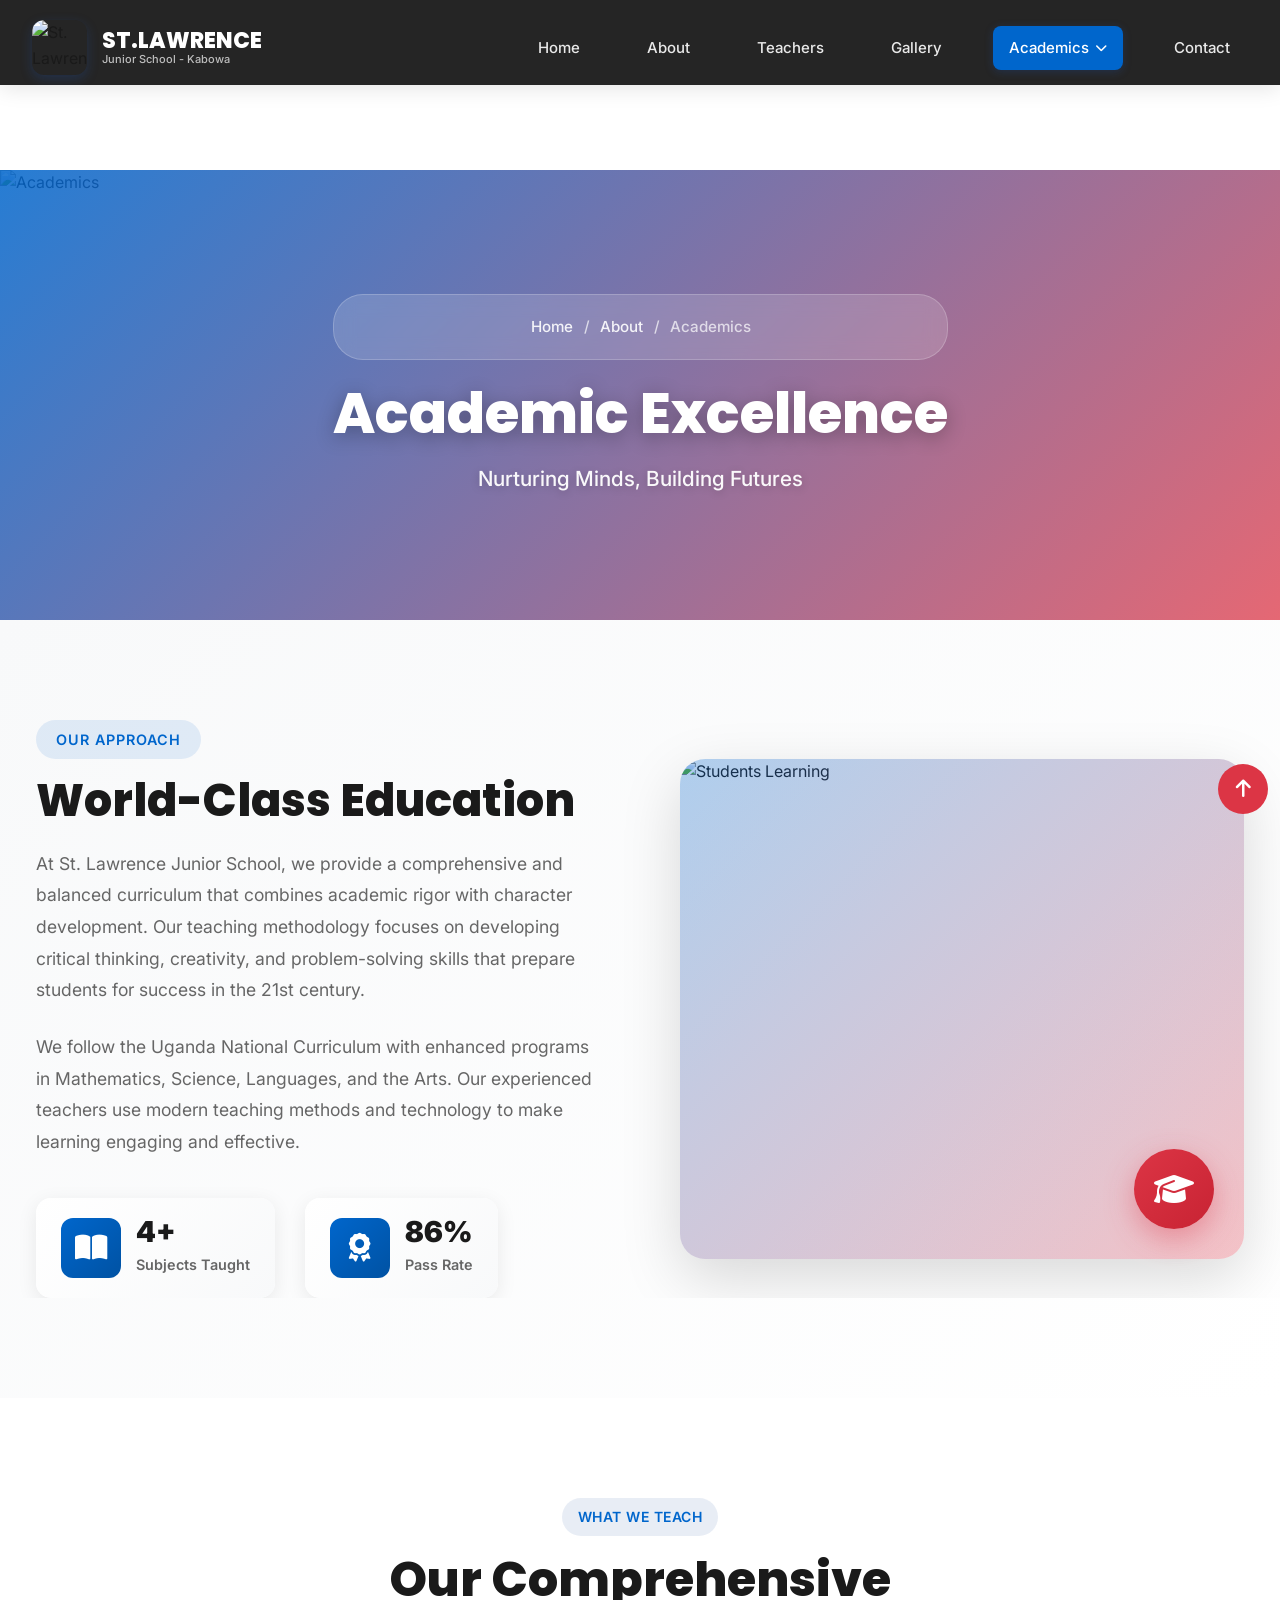
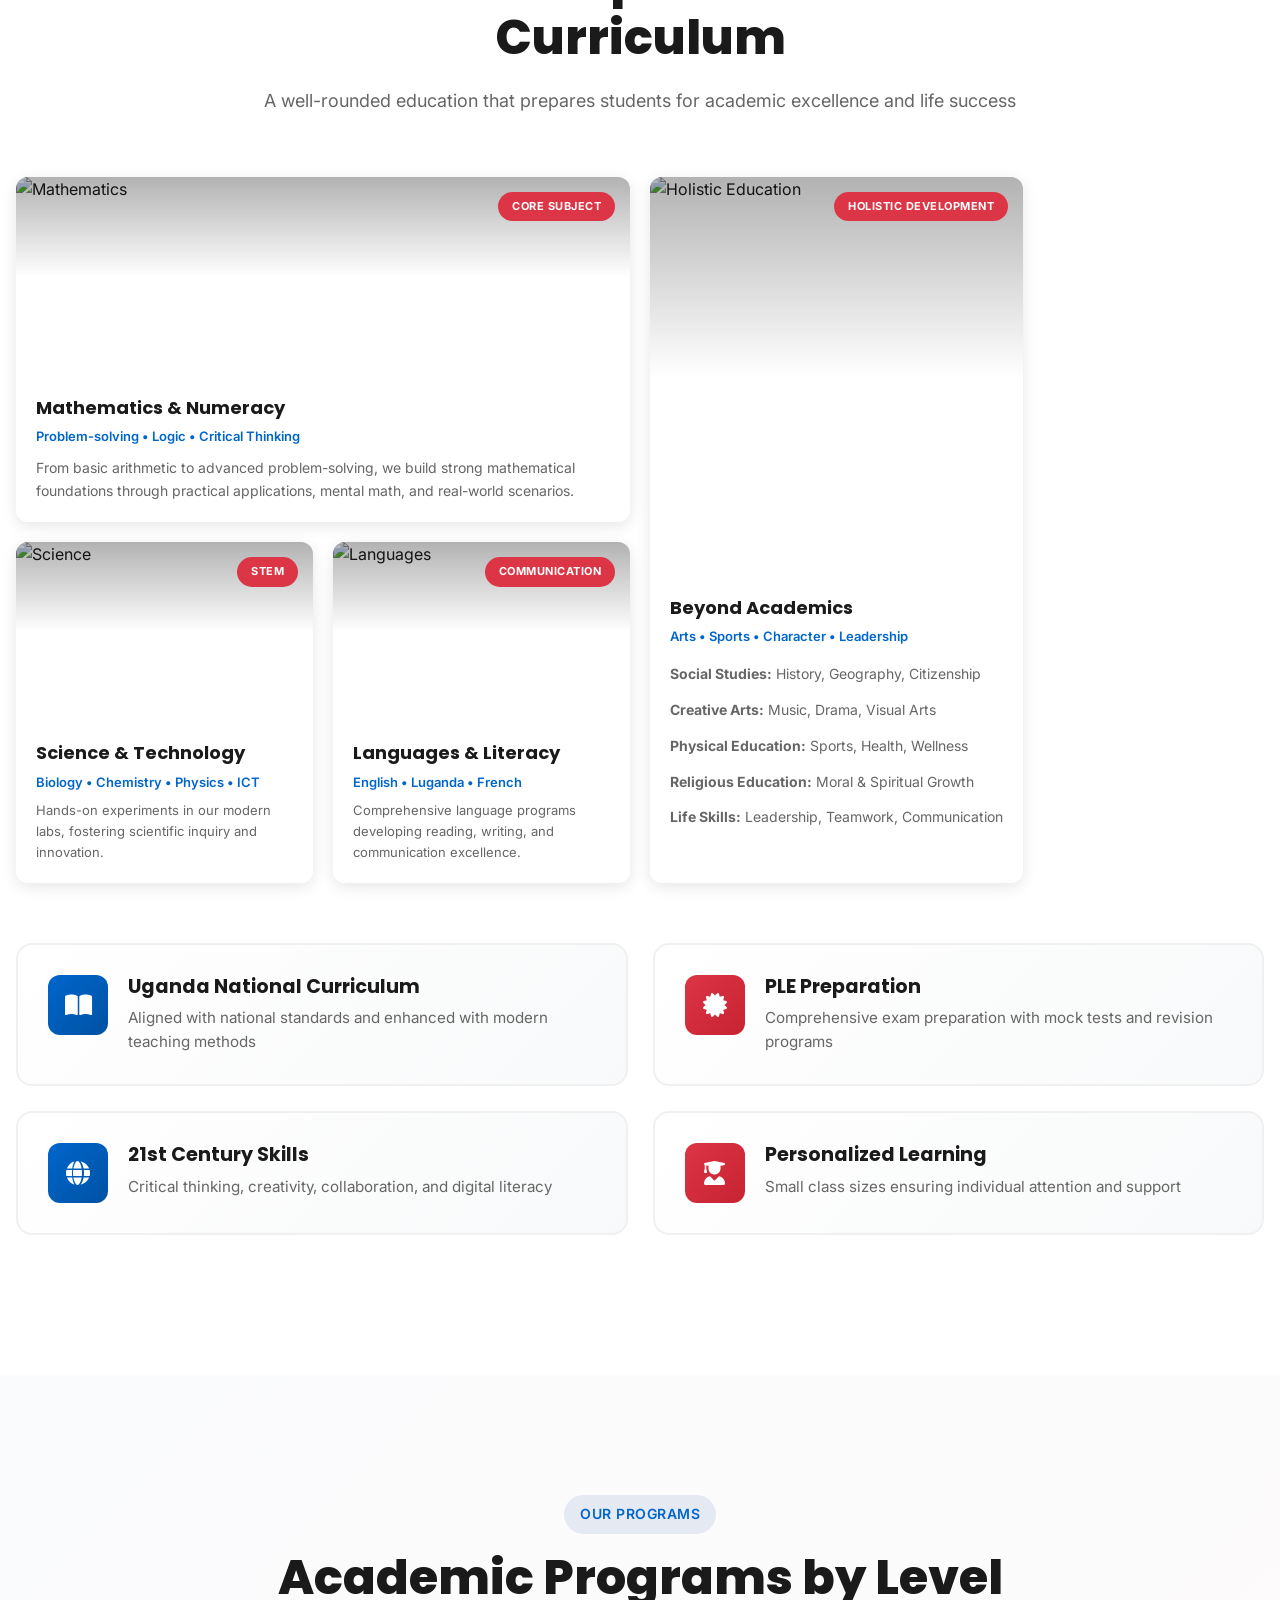
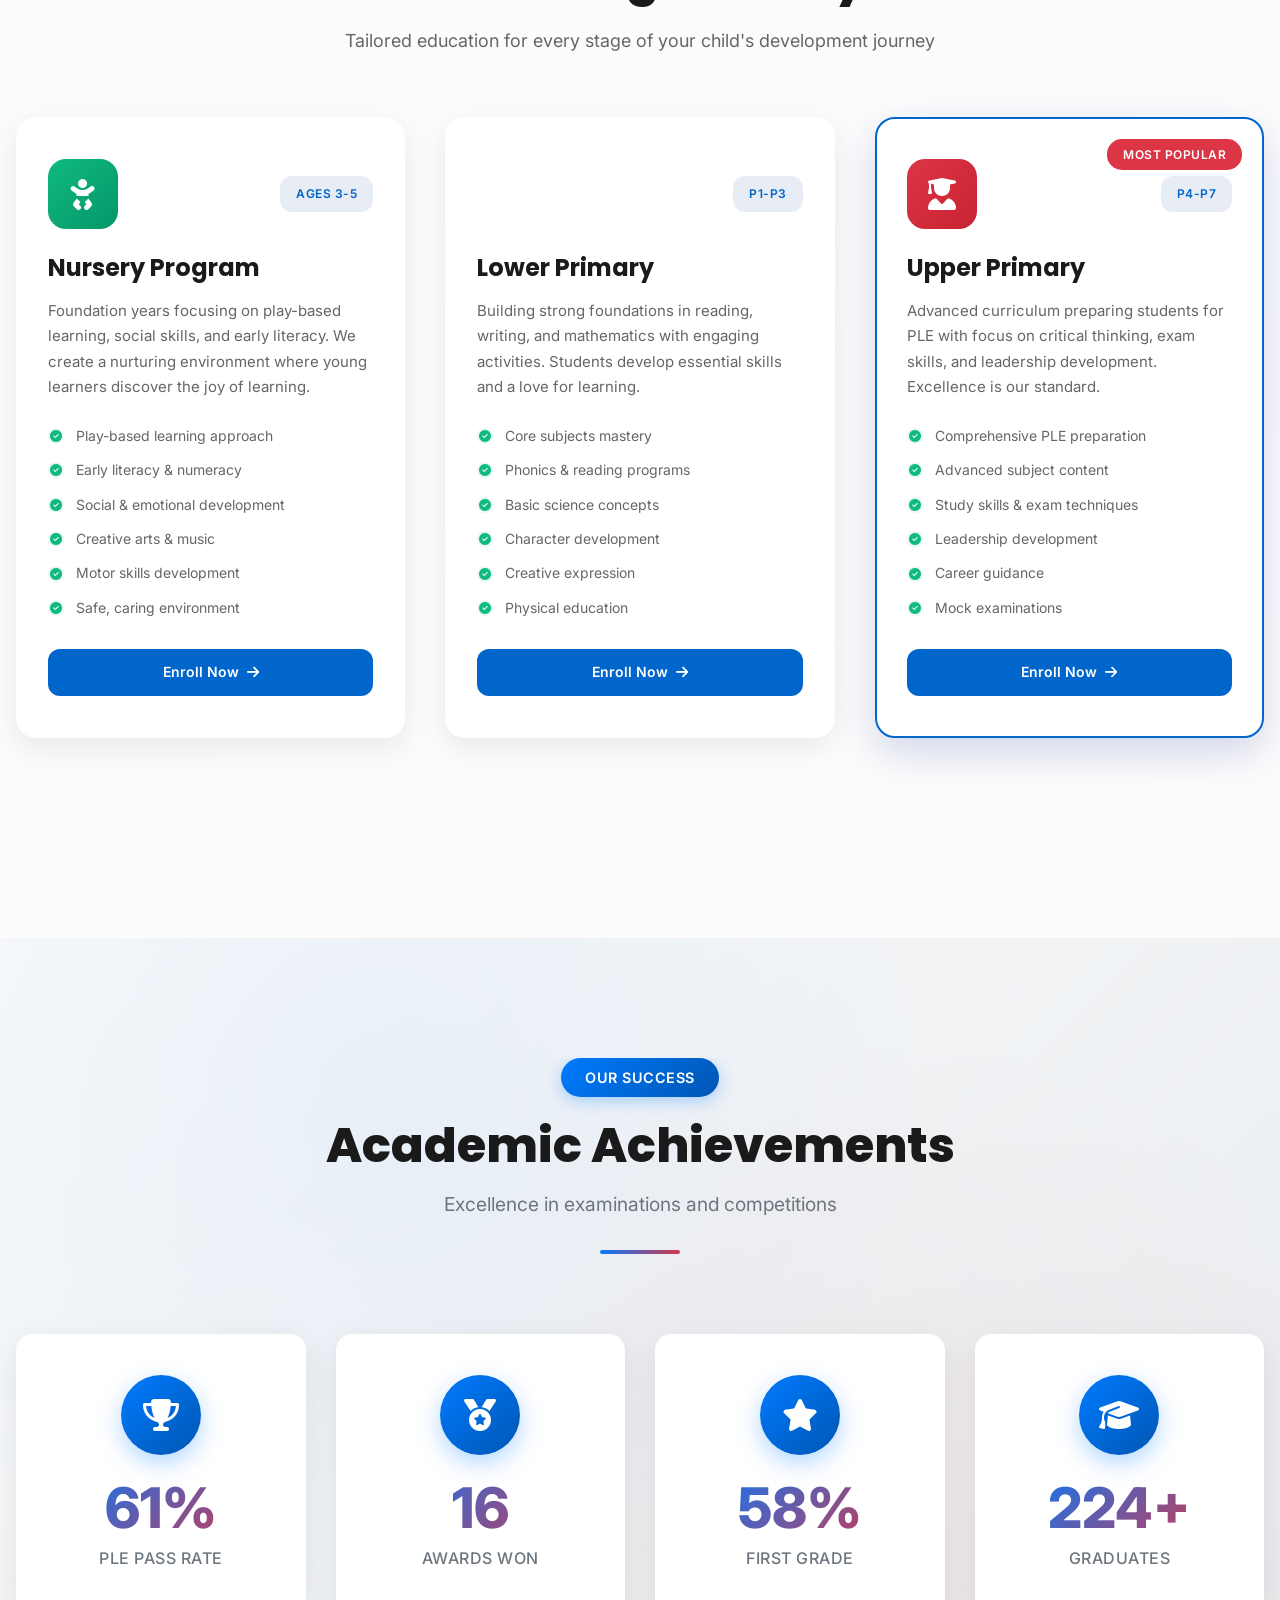
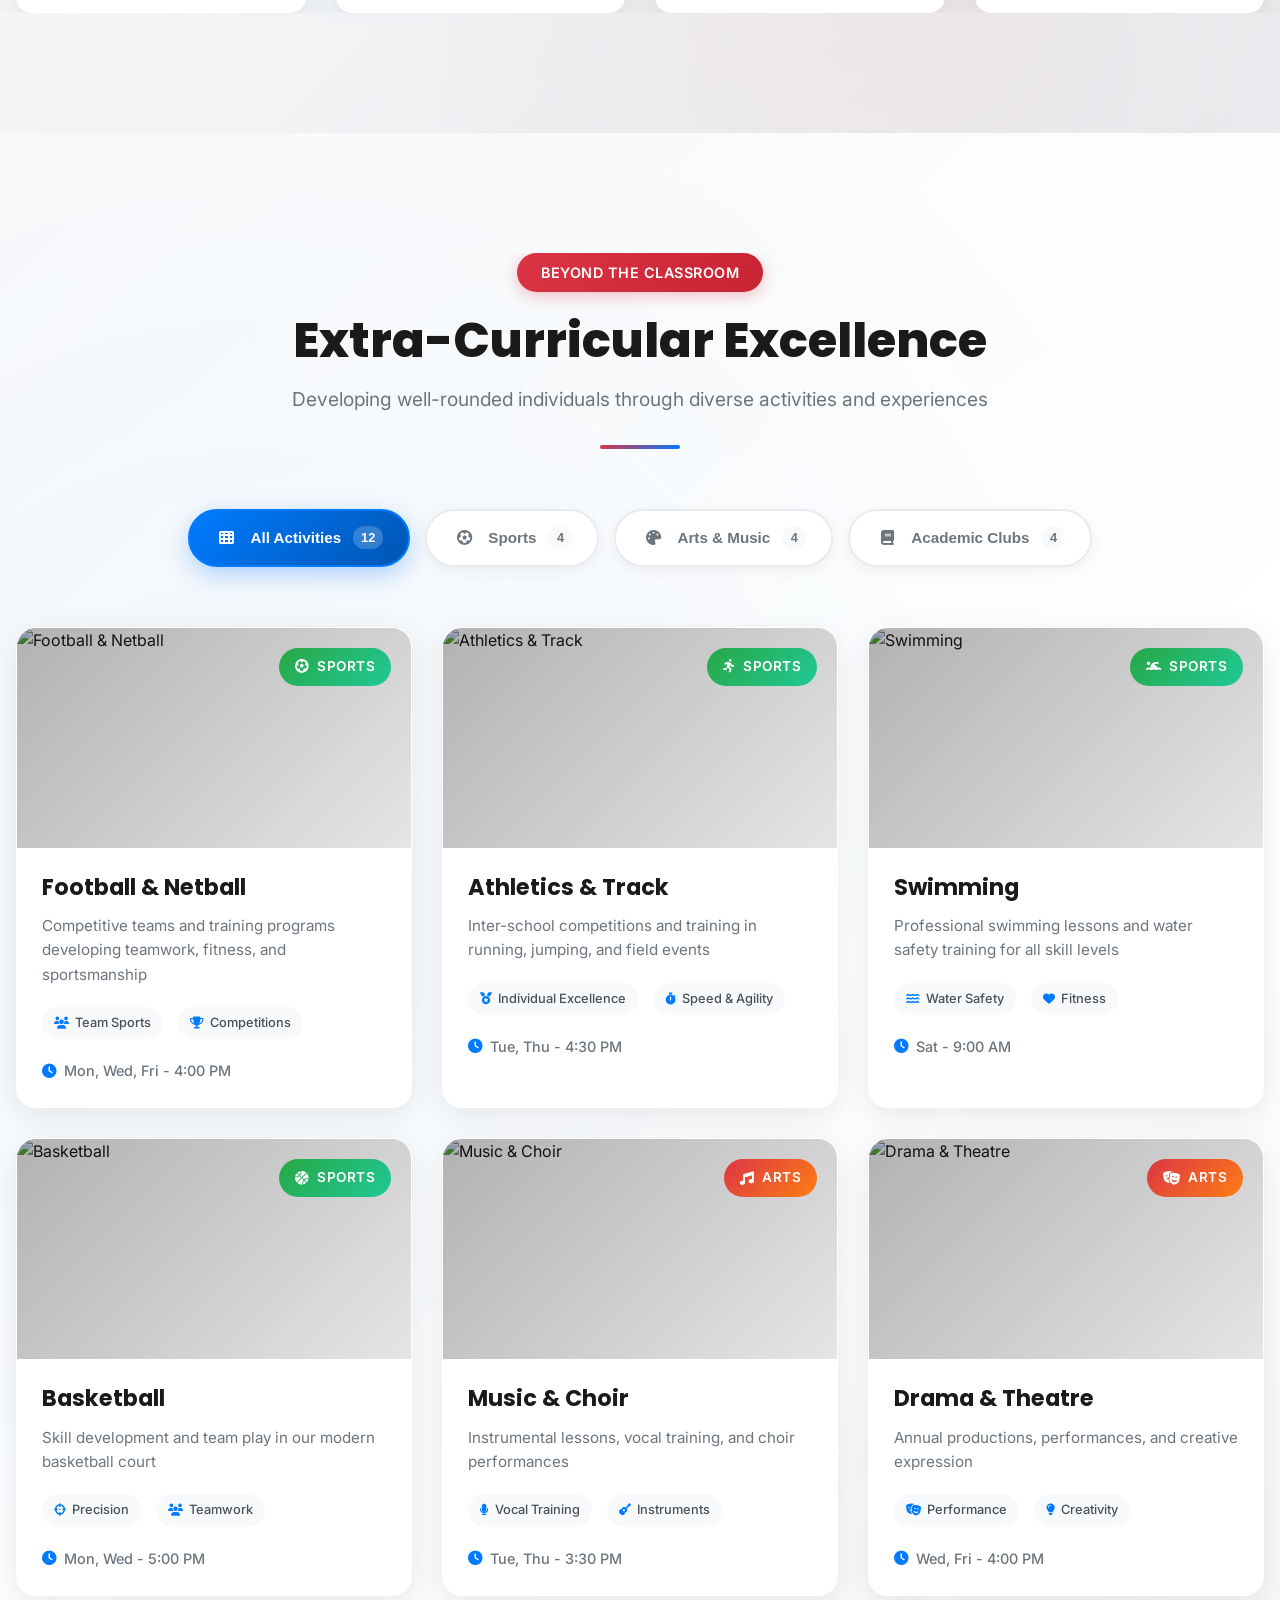
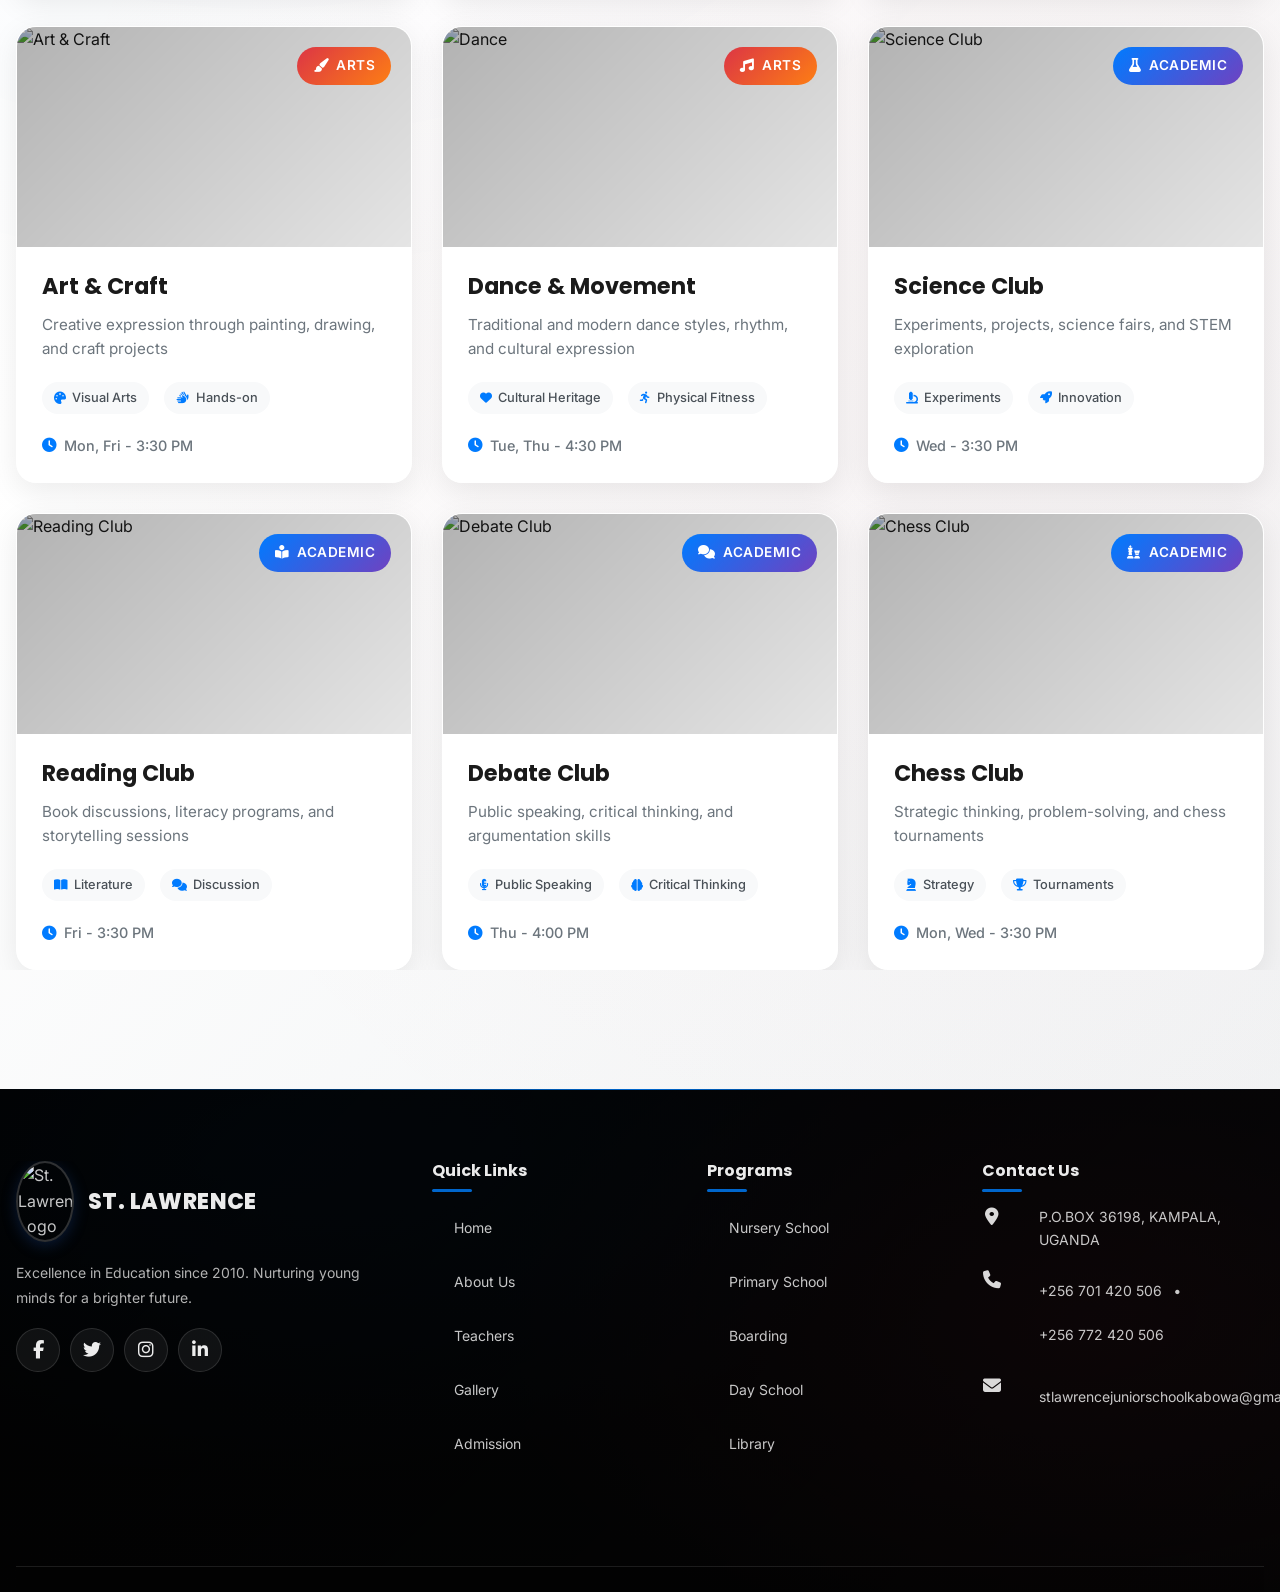
==== commit 51b99311: "Mobile responsiveness fixes for edge-to-edge displays - Added comprehensive edge display fixes for S" ====
--- a/frontend/Academics.html
+++ b/frontend/Academics.html
@@ -2,7 +2,7 @@
 <html lang="en">
 <head>
     <meta charset="UTF-8">
-    <meta name="viewport" content="width=device-width, initial-scale=1.0">
+    <meta name="viewport" content="width=device-width, initial-scale=1.0, viewport-fit=cover, user-scalable=no">
     <title>Academics - ST. LAWRENCE JUNIOR SCHOOL - KABOWA</title>
     <meta name="description" content="St. Lawrence Junior School Kabowa - Academic Programs, Curriculum, and Excellence in Education.">
     <meta name="keywords" content="St. Lawrence Junior School, Academics, Curriculum, Kabowa, Uganda">
@@ -26,6 +26,9 @@
 
     <!-- Responsive Overrides (Clean) -->
     <link rel="stylesheet" href="../css/mobile-improvements.css?v=2.0">
+
+    <!-- Edge Display Fixes for Modern Mobile Devices -->
+    <link rel="stylesheet" href="../css/edge-display-fixes.css?v=1.0">
 
     <!-- Academics page responsive cleanup -->
     <link rel="stylesheet" href="../css/academics-responsive.css?v=1.0">
@@ -1614,6 +1617,9 @@
     <!-- Custom JavaScript -->
     <script src="../js/redesign-script.js"></script>
     
+    <!-- Mobile Edge Display Fixes -->
+    <script src="../js/mobile-edge-fixes.js"></script>
+    
     <script>
         // Initialize AOS
         AOS.init({
--- a/css/mobile-improvements.css
+++ b/css/mobile-improvements.css
@@ -189,10 +189,11 @@
 
   /* Floating buttons (chat + back-to-top) should never sit off-screen */
   .back-to-top {
-    right: calc(var(--fab-offset) + env(safe-area-inset-right, 0px)) !important;
-    bottom: calc(var(--fab-offset) + env(safe-area-inset-bottom, 0px) + var(--vvh-fix) + var(--chat-fab-size) + 12px) !important;
+    right: calc(max(16px, env(safe-area-inset-right, 0px)) + 4px) !important;
+    bottom: calc(max(16px, env(safe-area-inset-bottom, 0px)) + var(--chat-fab-size) + 16px) !important;
     width: 46px;
     height: 46px;
+    z-index: 100005 !important;
   }
 }
 
--- a/css/edge-display-fixes.css
+++ b/css/edge-display-fixes.css
@@ -0,0 +1,351 @@
+/* ========================================
+   EDGE DISPLAY FIXES FOR MODERN MOBILE DEVICES
+   St. Lawrence Junior School - Kabowa
+   
+   Fixes for:
+   - Samsung Galaxy S8, S9, S10, S20+ series
+   - iPhone X, 11, 12, 13, 14, 15 series
+   - Other devices with curved edges, notches, or edge-to-edge displays
+   ======================================== */
+
+/* ========== VIEWPORT & SAFE AREA SUPPORT ========== */
+:root {
+    /* Safe area insets for devices with notches/curved edges */
+    --safe-area-top: env(safe-area-inset-top, 0px);
+    --safe-area-right: env(safe-area-inset-right, 0px);
+    --safe-area-bottom: env(safe-area-inset-bottom, 0px);
+    --safe-area-left: env(safe-area-inset-left, 0px);
+    
+    /* Edge padding for curved displays */
+    --edge-padding: max(16px, var(--safe-area-left), var(--safe-area-right));
+    --edge-padding-small: max(12px, var(--safe-area-left), var(--safe-area-right));
+    
+    /* Dynamic viewport height fix for mobile browsers */
+    --vh: 1vh;
+    --dvh: 1dvh;
+}
+
+/* ========== GLOBAL EDGE DISPLAY FIXES ========== */
+html {
+    /* Prevent horizontal scroll on all devices */
+    overflow-x: hidden;
+    width: 100%;
+    max-width: 100vw;
+    
+    /* Support for dynamic viewport on mobile */
+    height: 100vh;
+    height: 100dvh;
+}
+
+body {
+    /* Prevent horizontal scroll */
+    overflow-x: hidden;
+    width: 100%;
+    max-width: 100vw;
+    
+    /* Ensure content respects safe areas */
+    padding-left: var(--safe-area-left);
+    padding-right: var(--safe-area-right);
+}
+
+/* ========== CONTAINER EDGE FIXES ========== */
+.container {
+    /* Ensure containers don't touch curved edges */
+    padding-left: var(--edge-padding);
+    padding-right: var(--edge-padding);
+    max-width: calc(1200px + 2 * var(--edge-padding));
+}
+
+/* ========== HEADER EDGE FIXES ========== */
+.header {
+    /* Extend header to full width but respect safe areas */
+    left: 0;
+    right: 0;
+    width: 100%;
+    
+    /* Account for status bar on devices with notches */
+    padding-top: var(--safe-area-top);
+}
+
+.navbar {
+    /* Ensure navbar content respects curved edges */
+    padding-left: var(--edge-padding);
+    padding-right: var(--edge-padding);
+}
+
+/* ========== MOBILE NAVIGATION FIXES ========== */
+.nav-menu {
+    /* Ensure mobile menu respects safe areas */
+    top: calc(var(--header-height) + var(--safe-area-top));
+    left: var(--safe-area-left);
+    right: var(--safe-area-right);
+    width: calc(100vw - var(--safe-area-left) - var(--safe-area-right));
+    max-width: calc(100vw - var(--safe-area-left) - var(--safe-area-right));
+}
+
+.hamburger {
+    /* Position hamburger away from curved edges */
+    right: var(--edge-padding) !important;
+    top: calc(var(--safe-area-top) + 20px) !important;
+}
+
+/* ========== FLOATING ELEMENTS FIXES ========== */
+.chat-button {
+    /* Keep chat button away from curved edges */
+    right: calc(var(--edge-padding) + 4px) !important;
+    bottom: calc(var(--safe-area-bottom) + var(--edge-padding)) !important;
+}
+
+.back-to-top {
+    /* Position back-to-top button safely */
+    right: calc(var(--edge-padding) + 4px) !important;
+    bottom: calc(var(--safe-area-bottom) + var(--edge-padding) + 70px) !important;
+}
+
+/* ========== HERO SECTION EDGE FIXES ========== */
+.hero {
+    /* Account for header height and safe areas */
+    padding-top: calc(var(--header-height) + var(--safe-area-top) + 40px);
+    min-height: calc(100vh - var(--safe-area-top) - var(--safe-area-bottom));
+    min-height: calc(100dvh - var(--safe-area-top) - var(--safe-area-bottom));
+}
+
+/* ========== CONTENT SECTIONS EDGE FIXES ========== */
+.section {
+    /* Ensure all sections respect safe areas */
+    padding-left: var(--safe-area-left);
+    padding-right: var(--safe-area-right);
+}
+
+/* ========== FOOTER EDGE FIXES ========== */
+.footer {
+    /* Extend footer to edges but respect safe areas for content */
+    padding-bottom: calc(40px + var(--safe-area-bottom));
+}
+
+.footer .container {
+    /* Footer content respects curved edges */
+    padding-left: var(--edge-padding);
+    padding-right: var(--edge-padding);
+}
+
+/* ========== DEVICE-SPECIFIC BREAKPOINTS ========== */
+
+/* Samsung Galaxy S8/S9 (360px x 740px) */
+@media screen and (max-width: 360px) and (max-height: 740px) {
+    :root {
+        --edge-padding: 20px;
+        --edge-padding-small: 16px;
+    }
+    
+    .container {
+        padding-left: 20px;
+        padding-right: 20px;
+    }
+    
+    .hero-title {
+        font-size: 24px;
+        line-height: 1.2;
+    }
+    
+    .hero-description {
+        font-size: 14px;
+    }
+}
+
+/* Samsung Galaxy S10/S20 (360px x 800px+) */
+@media screen and (max-width: 360px) and (min-height: 800px) {
+    :root {
+        --edge-padding: 18px;
+    }
+    
+    .hero {
+        min-height: calc(100dvh - 100px);
+    }
+}
+
+/* iPhone X/11/12/13/14/15 series (375px - 428px wide) */
+@media screen and (min-width: 375px) and (max-width: 428px) {
+    :root {
+        --edge-padding: 20px;
+    }
+    
+    /* Account for Dynamic Island / Notch */
+    .header {
+        padding-top: max(var(--safe-area-top), 44px);
+    }
+    
+    .hero {
+        padding-top: calc(var(--header-height) + max(var(--safe-area-top), 44px) + 30px);
+    }
+}
+
+/* Ultra-wide phones (Samsung Galaxy S21 Ultra, etc.) */
+@media screen and (min-width: 400px) and (max-width: 450px) {
+    :root {
+        --edge-padding: 24px;
+    }
+}
+
+/* ========== LANDSCAPE ORIENTATION FIXES ========== */
+@media screen and (max-height: 500px) and (orientation: landscape) {
+    .hero {
+        min-height: calc(100vh - var(--safe-area-top) - var(--safe-area-bottom));
+        padding-top: calc(var(--header-height) + var(--safe-area-top) + 20px);
+        padding-bottom: 20px;
+    }
+    
+    .hero-content {
+        padding: 20px 0;
+    }
+    
+    /* Reduce section padding in landscape */
+    .section {
+        padding-top: 40px;
+        padding-bottom: 40px;
+    }
+}
+
+/* ========== TOUCH TARGET IMPROVEMENTS ========== */
+@media (max-width: 768px) {
+    /* Ensure all interactive elements are at least 44px */
+    .btn,
+    .hamburger,
+    .chat-button,
+    .back-to-top,
+    .nav-link,
+    .logo {
+        min-height: 44px;
+        min-width: 44px;
+    }
+    
+    /* Add more spacing around touch targets near edges */
+    .hamburger {
+        margin-right: 8px;
+        margin-top: 8px;
+    }
+    
+    .chat-button {
+        margin-right: 8px;
+        margin-bottom: 8px;
+    }
+}
+
+/* ========== PREVENT ZOOM ON INPUT FOCUS ========== */
+@media (max-width: 768px) {
+    input[type="text"],
+    input[type="email"],
+    input[type="tel"],
+    input[type="password"],
+    textarea,
+    select {
+        font-size: 16px; /* Prevents zoom on iOS */
+    }
+}
+
+/* ========== WEBKIT SPECIFIC FIXES ========== */
+@supports (-webkit-touch-callout: none) {
+    /* iOS Safari specific fixes */
+    .hero {
+        min-height: -webkit-fill-available;
+    }
+    
+    /* Fix for iOS Safari bottom bar */
+    .footer {
+        padding-bottom: calc(40px + var(--safe-area-bottom) + 20px);
+    }
+}
+
+/* ========== GRID AND FLEX OVERFLOW FIXES ========== */
+@media (max-width: 768px) {
+    /* Prevent grid/flex items from causing horizontal scroll */
+    .programs-grid,
+    .subjects-grid,
+    .gallery-grid,
+    .stats-grid,
+    .features-grid,
+    .contact-grid,
+    .footer-grid {
+        grid-template-columns: 1fr !important;
+        gap: 20px !important;
+        margin: 0 !important;
+        padding: 0 !important;
+    }
+    
+    /* Ensure cards don't overflow */
+    .program-card,
+    .subject-card,
+    .gallery-item,
+    .stat-card,
+    .feature-card,
+    .contact-card {
+        max-width: 100%;
+        margin: 0 !important;
+        box-sizing: border-box;
+    }
+}
+
+/* ========== TABLE RESPONSIVENESS FOR EDGE DISPLAYS ========== */
+@media (max-width: 768px) {
+    .fees-table-container {
+        margin-left: calc(-1 * var(--edge-padding));
+        margin-right: calc(-1 * var(--edge-padding));
+        padding-left: var(--edge-padding);
+        padding-right: var(--edge-padding);
+        overflow-x: auto;
+        -webkit-overflow-scrolling: touch;
+    }
+    
+    .fees-table {
+        min-width: 600px;
+    }
+}
+
+/* ========== MODAL AND OVERLAY FIXES ========== */
+@media (max-width: 768px) {
+    .modal,
+    .overlay,
+    .popup {
+        left: var(--safe-area-left);
+        right: var(--safe-area-right);
+        top: var(--safe-area-top);
+        bottom: var(--safe-area-bottom);
+        width: calc(100vw - var(--safe-area-left) - var(--safe-area-right));
+        height: calc(100vh - var(--safe-area-top) - var(--safe-area-bottom));
+        height: calc(100dvh - var(--safe-area-top) - var(--safe-area-bottom));
+    }
+}
+
+/* ========== ANIMATION PERFORMANCE FIXES ========== */
+@media (max-width: 768px) {
+    /* Reduce animations on mobile for better performance */
+    * {
+        animation-duration: 0.2s !important;
+        transition-duration: 0.2s !important;
+    }
+    
+    /* Disable parallax and complex animations on mobile */
+    .parallax,
+    .aos-animate {
+        transform: none !important;
+    }
+}
+
+/* ========== PRINT STYLES ========== */
+@media print {
+    .header,
+    .chat-button,
+    .back-to-top,
+    .hamburger {
+        display: none !important;
+    }
+    
+    body {
+        padding: 0 !important;
+    }
+    
+    .container {
+        padding: 0 20px !important;
+        max-width: none !important;
+    }
+}
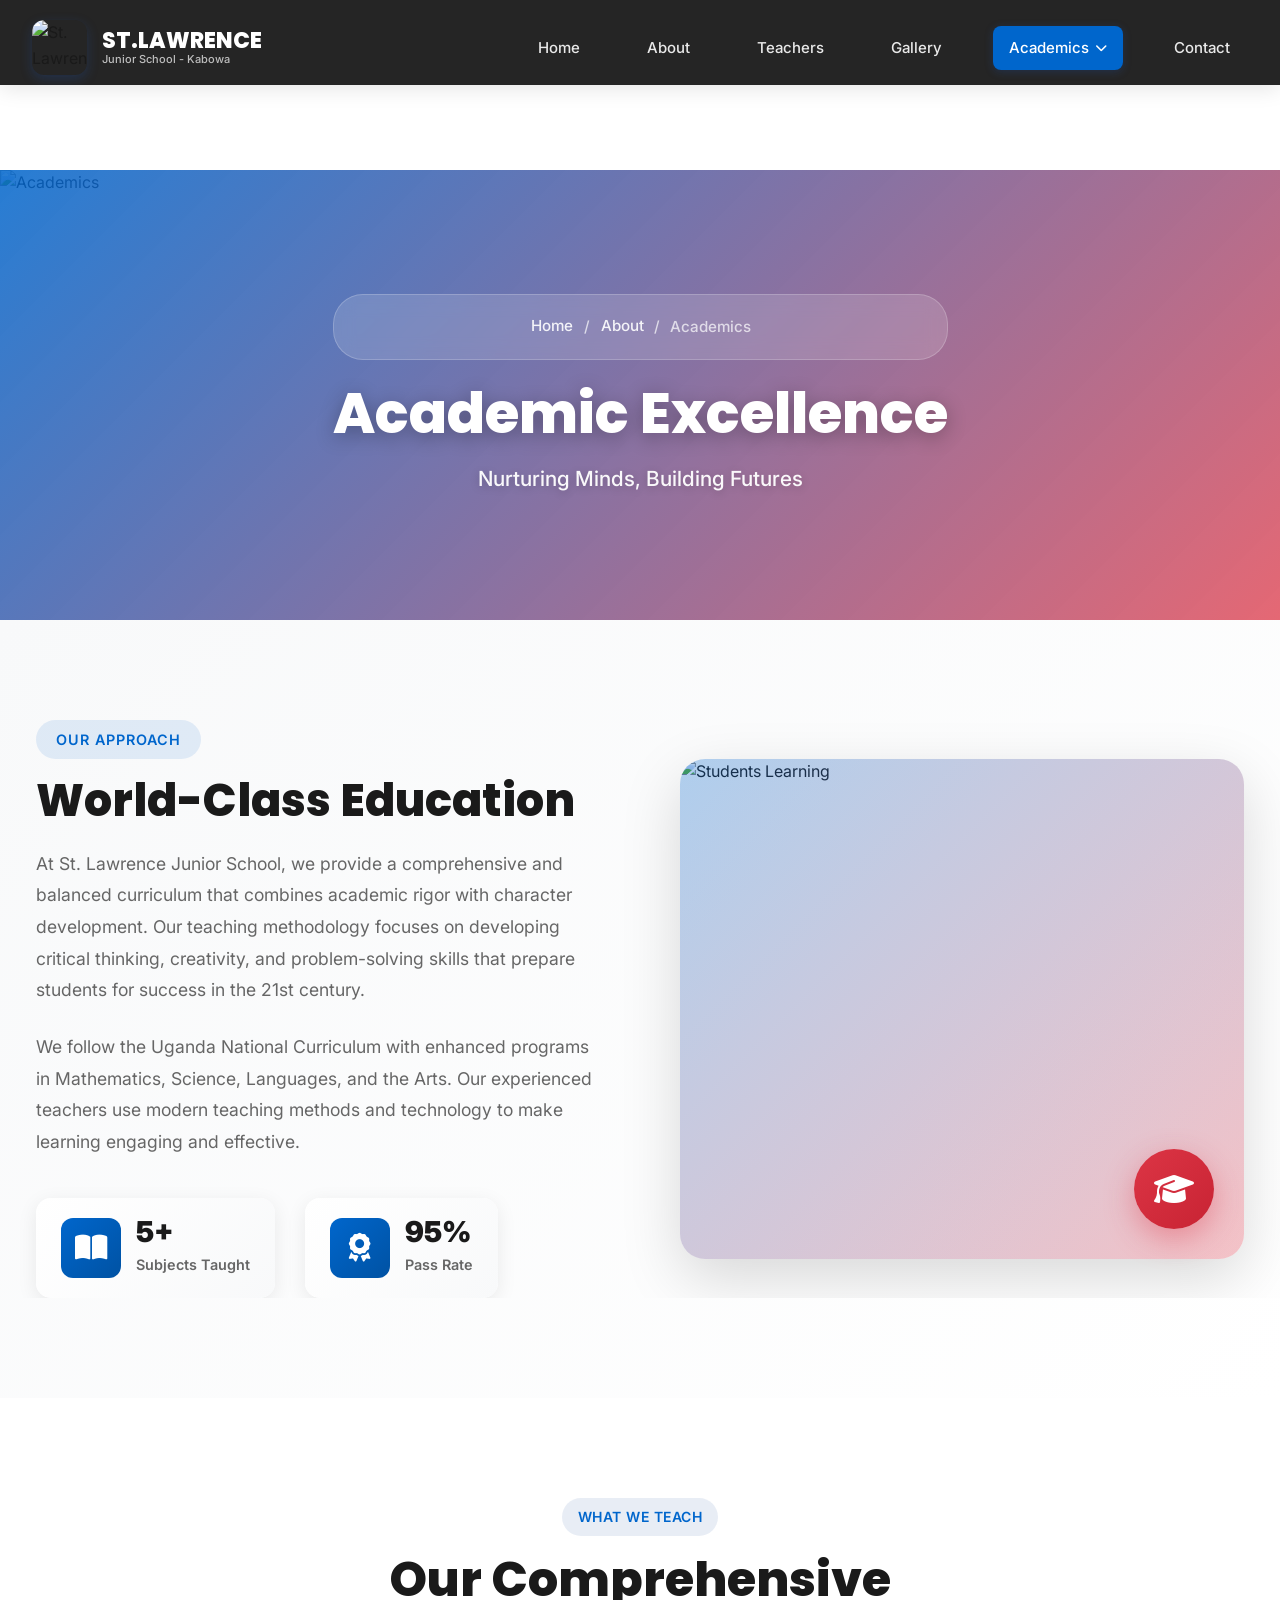
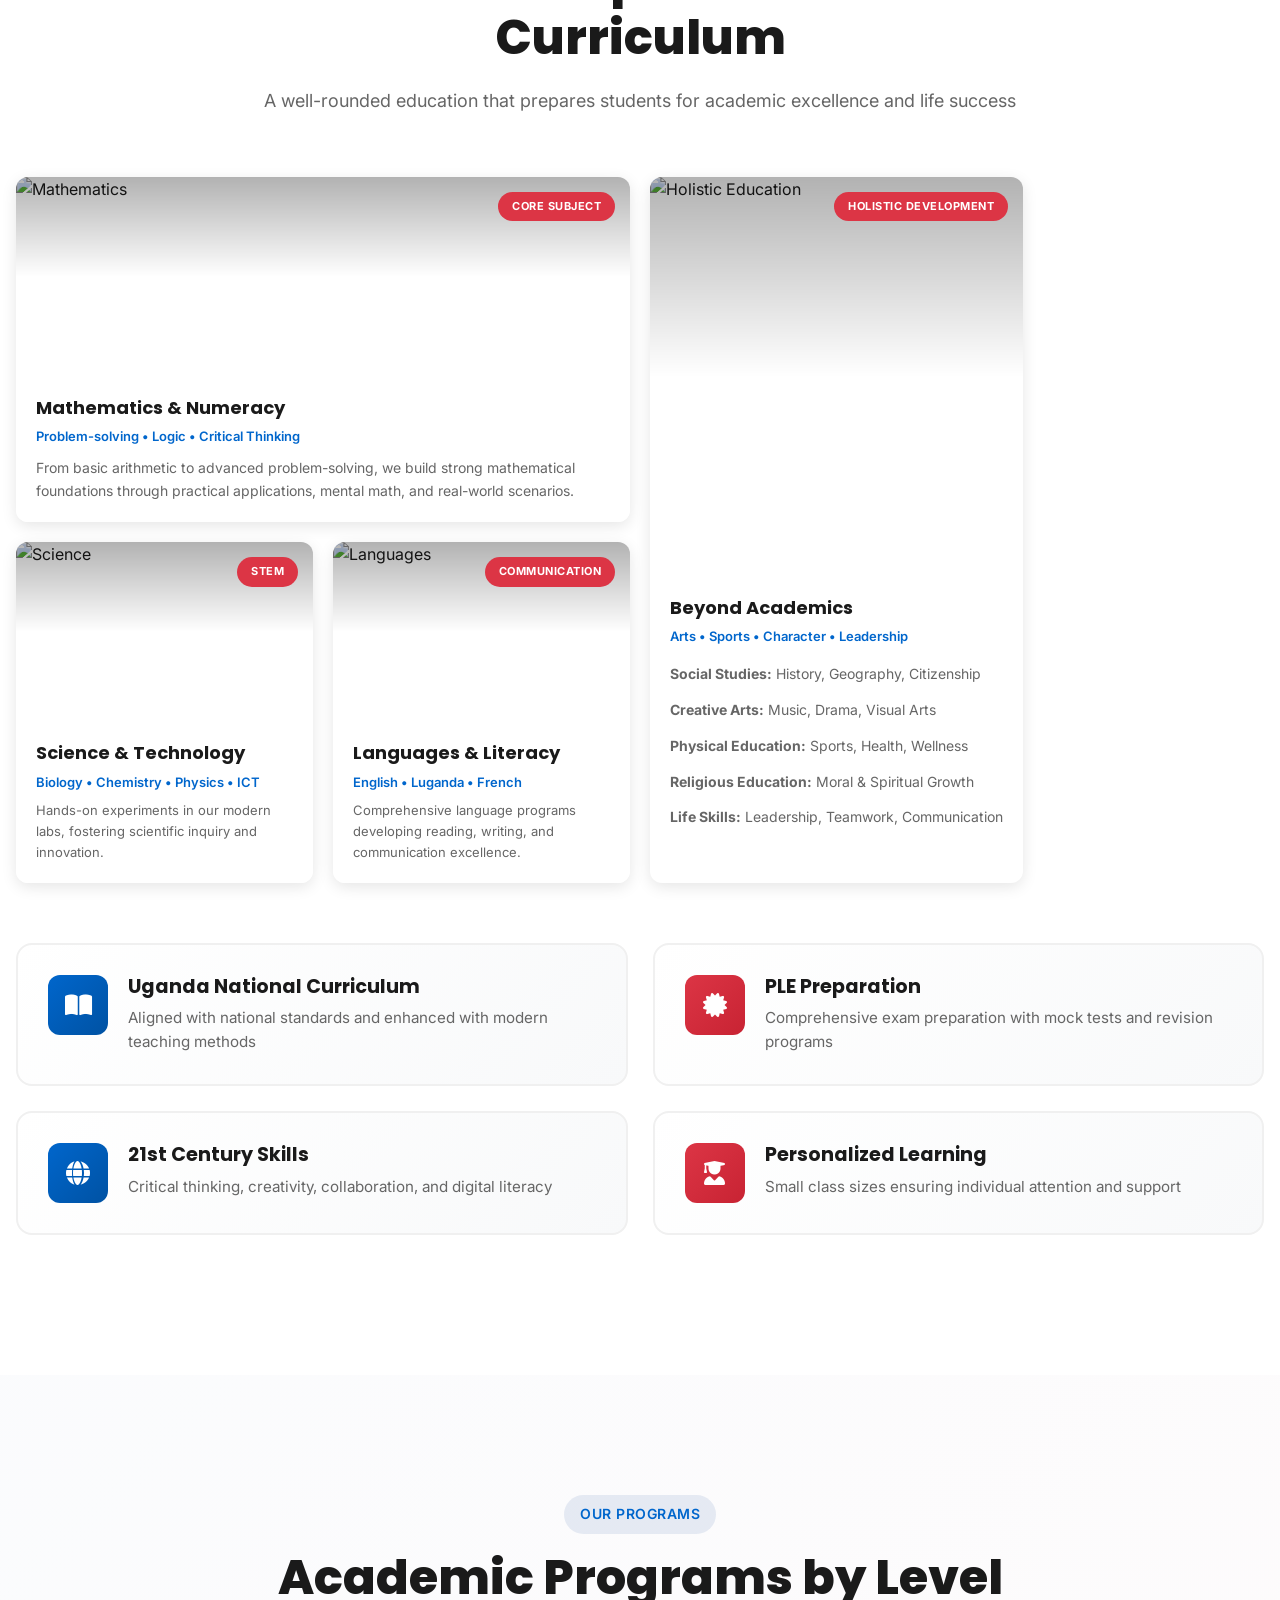
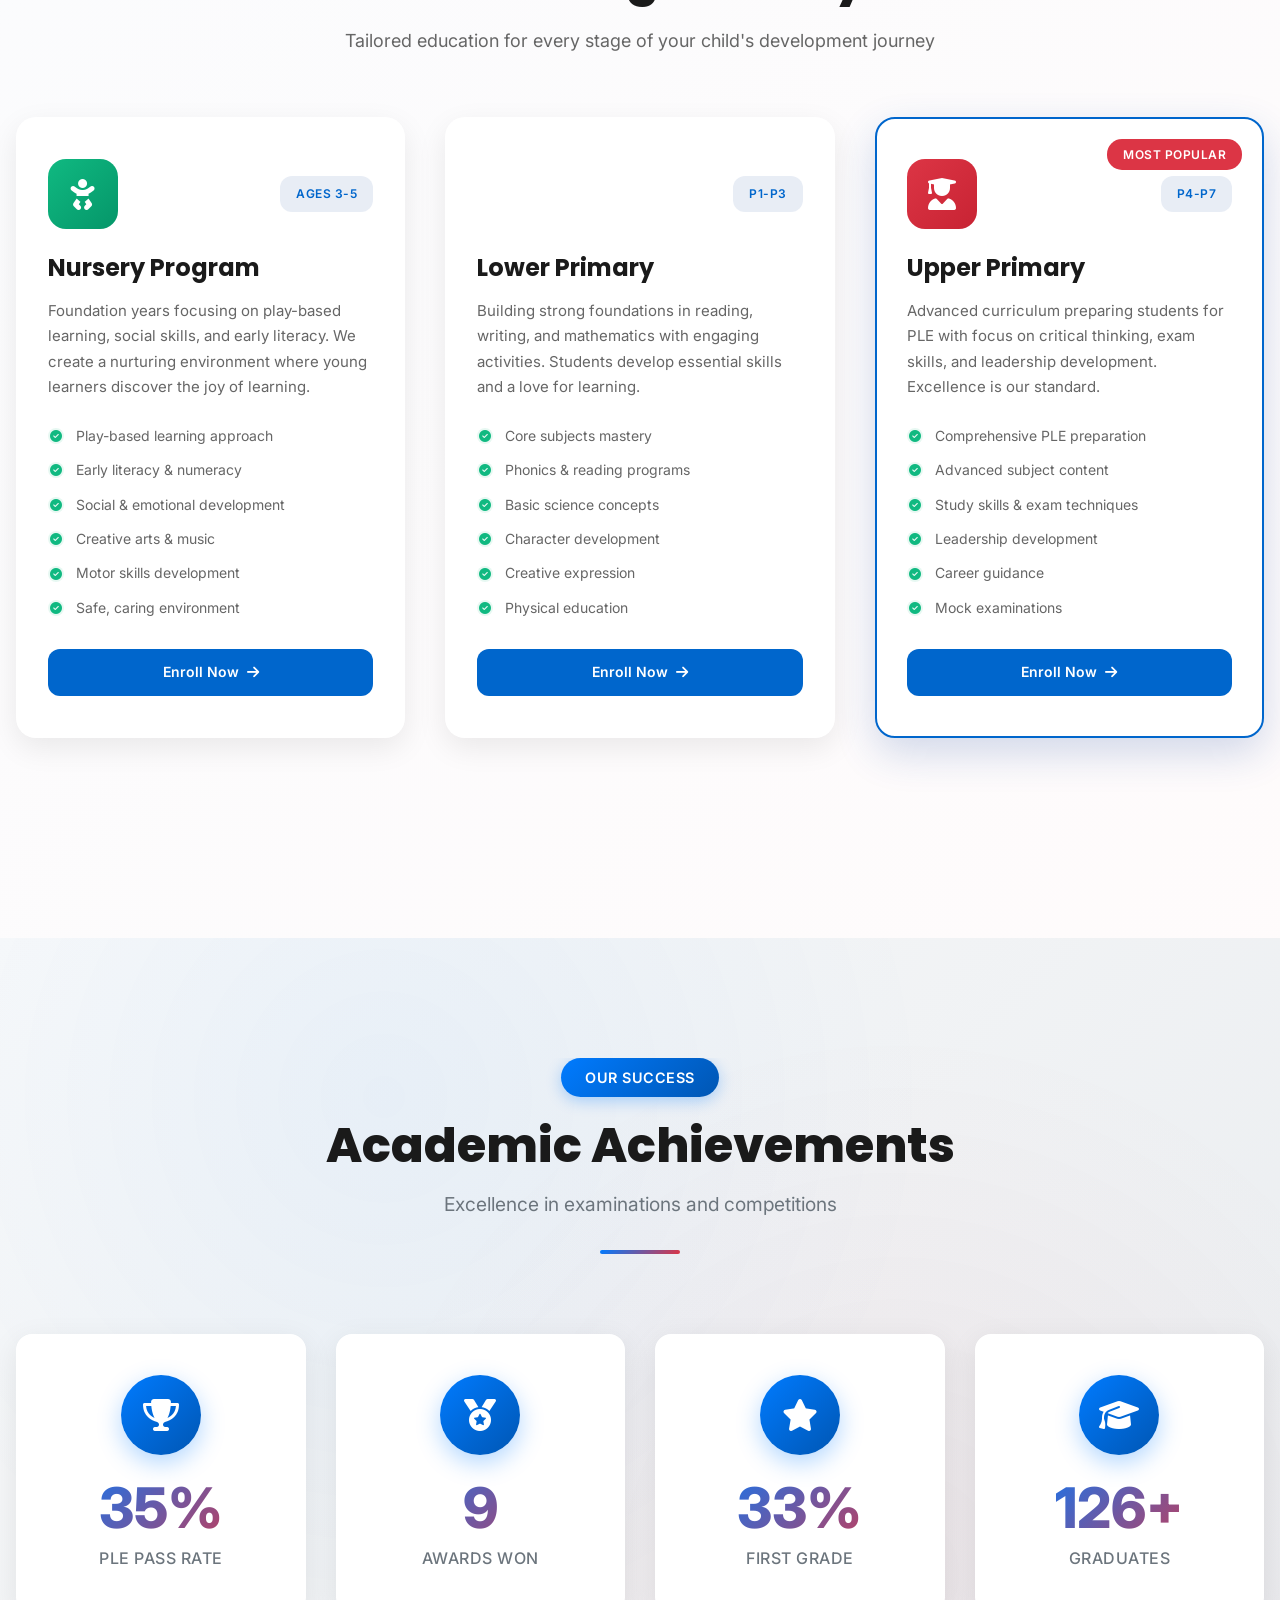
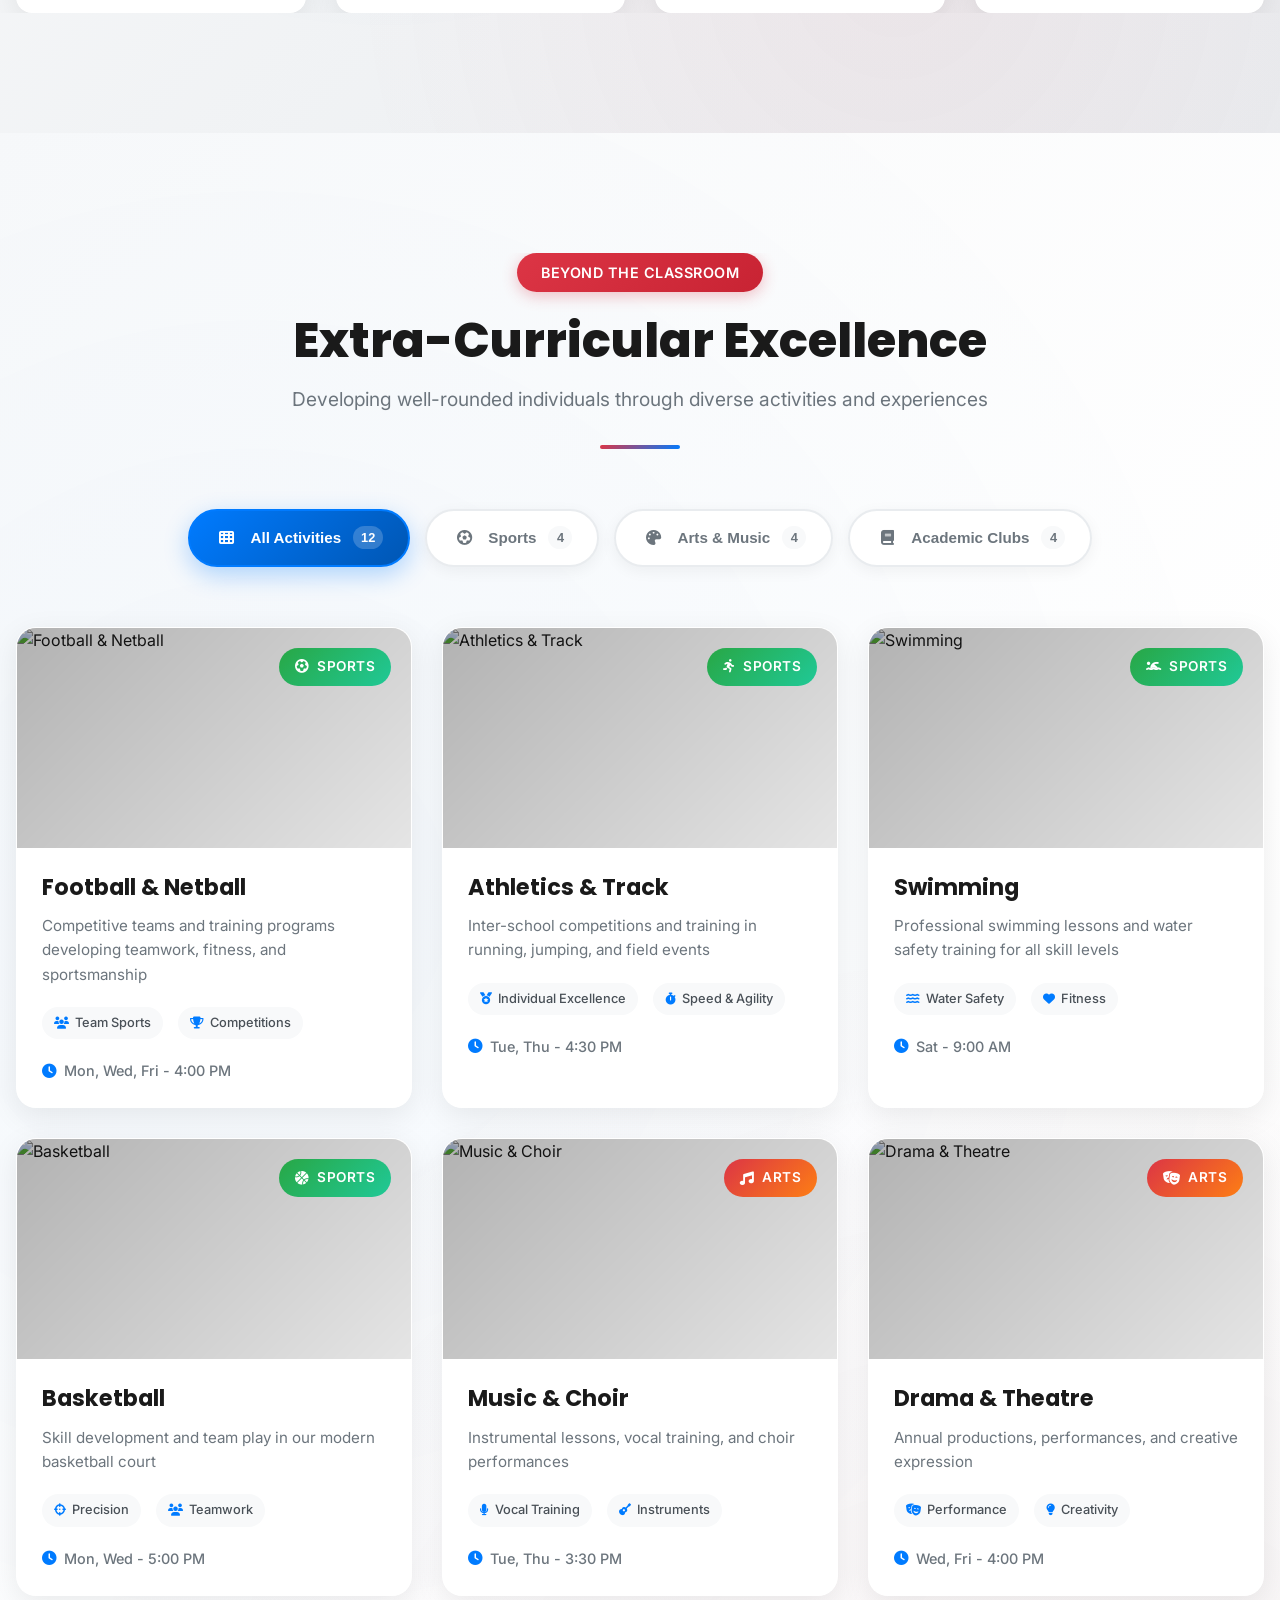
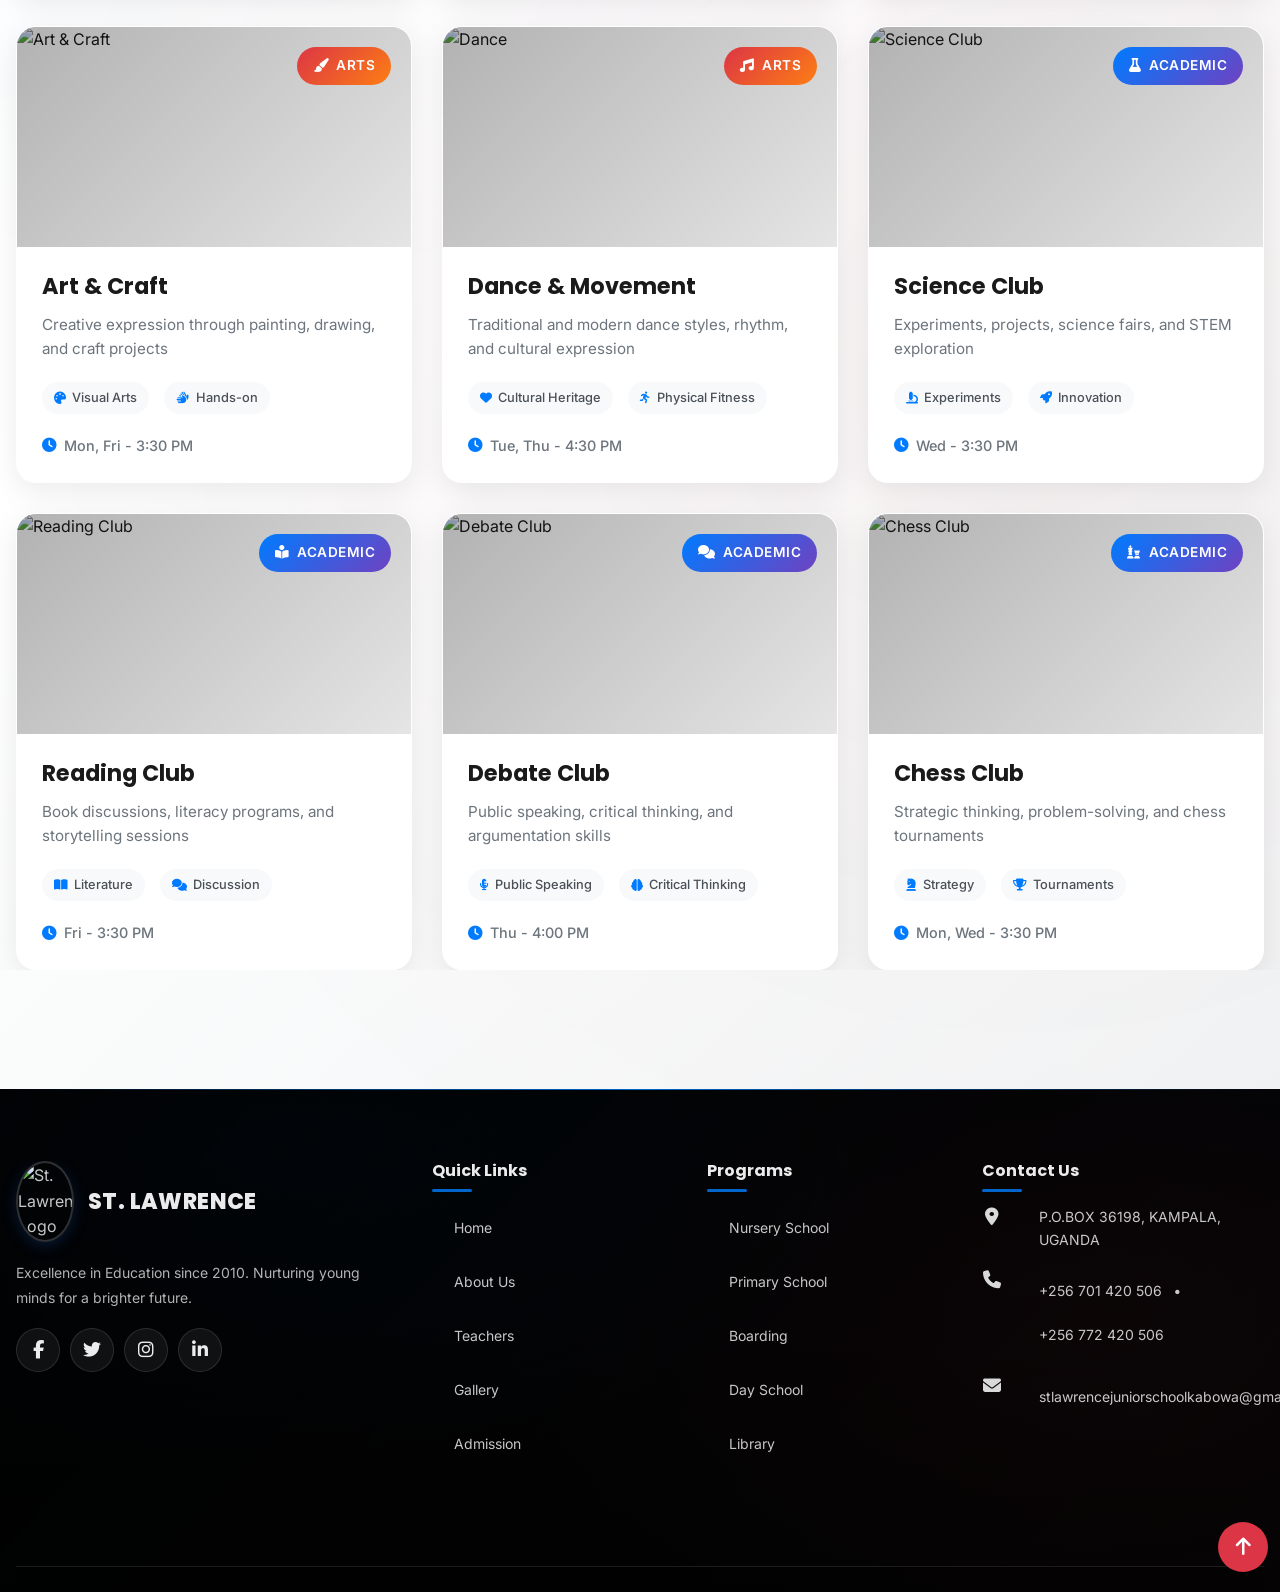
==== commit 2c1f5024: "Fix mobile animation shaking and stability issues - Created mobile-animation-fixes.css to eliminate " ====
--- a/frontend/Academics.html
+++ b/frontend/Academics.html
@@ -29,6 +29,9 @@
 
     <!-- Edge Display Fixes for Modern Mobile Devices -->
     <link rel="stylesheet" href="../css/edge-display-fixes.css?v=1.0">
+    
+    <!-- Mobile Animation Stability Fixes -->
+    <link rel="stylesheet" href="../css/mobile-animation-fixes.css?v=1.0">
 
     <!-- Academics page responsive cleanup -->
     <link rel="stylesheet" href="../css/academics-responsive.css?v=1.0">
--- a/css/mobile-animation-fixes.css
+++ b/css/mobile-animation-fixes.css
@@ -0,0 +1,433 @@
+/* ========================================
+   MOBILE ANIMATION FIXES
+   St. Lawrence Junior School - Kabowa
+   
+   Fixes for:
+   - Shaking/jittery animations on mobile
+   - Smooth hardware acceleration
+   - Stable chatbot and floating elements
+   - Optimized image animations
+   - Icon stability improvements
+   ======================================== */
+
+/* ========== HARDWARE ACCELERATION & PERFORMANCE ========== */
+* {
+    /* Force hardware acceleration for smooth animations */
+    -webkit-transform: translateZ(0);
+    transform: translateZ(0);
+    -webkit-backface-visibility: hidden;
+    backface-visibility: hidden;
+    -webkit-perspective: 1000px;
+    perspective: 1000px;
+}
+
+/* Optimize specific elements for mobile */
+img,
+video,
+.chat-button,
+.back-to-top,
+.hamburger,
+.logo,
+.nav-menu,
+.hero-content,
+.card,
+.btn,
+.icon {
+    /* Stable hardware acceleration */
+    -webkit-transform: translate3d(0, 0, 0);
+    transform: translate3d(0, 0, 0);
+    -webkit-backface-visibility: hidden;
+    backface-visibility: hidden;
+    will-change: auto;
+}
+
+/* ========== MOBILE-SPECIFIC ANIMATION FIXES ========== */
+@media (max-width: 768px) {
+    
+    /* ========== DISABLE PROBLEMATIC ANIMATIONS ========== */
+    * {
+        /* Reduce animation duration for stability */
+        animation-duration: 0.2s !important;
+        transition-duration: 0.2s !important;
+        
+        /* Disable transform animations that cause shaking */
+        -webkit-animation-fill-mode: both;
+        animation-fill-mode: both;
+    }
+    
+    /* ========== DISABLE ALL HOVER TRANSFORMS ON MOBILE ========== */
+    .gallery-card:hover img,
+    .gallery-card:hover .category-tag,
+    .gallery-item:hover,
+    .indicator:hover,
+    .nav-btn:hover,
+    .calendar-date:hover,
+    .calendar-date.has-event:hover,
+    .subject-card:hover .subject-image img,
+    .program-card:hover,
+    .why-card:hover .why-icon,
+    .photo-container:hover .director-image,
+    .developer-link:hover,
+    .value-card:hover .value-icon,
+    .value-card-advanced:hover .value-icon-advanced,
+    .value-card-advanced:hover .value-decoration,
+    .history-card:hover .history-icon,
+    .history-image:hover img,
+    .apply-image-section:hover .apply-image-wrapper img,
+    .process-step-card:hover,
+    .process-step-card:hover .step-number-badge,
+    .process-step-card:hover .step-icon-advanced,
+    .info-card-advanced:hover .info-icon-advanced,
+    .history-item:hover .history-image img,
+    .video-thumbnail:hover img,
+    .play-button:hover,
+    .value-card-anthem:hover .value-icon-anthem,
+    .tour-feature-item:hover .feature-icon-tour,
+    .teacher-card:hover {
+        /* Disable all hover transforms on mobile */
+        transform: none !important;
+        -webkit-transform: none !important;
+    }
+    
+    /* ========== DISABLE HOVER SCALE EFFECTS ========== */
+    *:hover {
+        transform: none !important;
+        -webkit-transform: none !important;
+    }
+    
+    /* ========== CHATBOT STABILITY FIXES ========== */
+    .chat-button {
+        /* Stable positioning without transforms */
+        position: fixed !important;
+        transform: none !important;
+        -webkit-transform: none !important;
+        transition: opacity 0.2s ease, box-shadow 0.2s ease !important;
+        will-change: opacity, box-shadow;
+        
+        /* Prevent shaking on scroll */
+        -webkit-transform: translate3d(0, 0, 0) !important;
+        transform: translate3d(0, 0, 0) !important;
+    }
+    
+    .chat-button:active {
+        /* Stable active state */
+        transform: scale(0.95) translate3d(0, 0, 0) !important;
+        -webkit-transform: scale(0.95) translate3d(0, 0, 0) !important;
+        transition: transform 0.1s ease !important;
+    }
+    
+    .chat-widget {
+        /* Stable chat widget */
+        transform: translate3d(0, 0, 0) !important;
+        -webkit-transform: translate3d(0, 0, 0) !important;
+        transition: opacity 0.2s ease !important;
+        will-change: opacity;
+    }
+    
+    /* ========== FLOATING ELEMENTS STABILITY ========== */
+    .back-to-top {
+        /* Stable back-to-top button */
+        position: fixed !important;
+        transform: translate3d(0, 0, 0) !important;
+        -webkit-transform: translate3d(0, 0, 0) !important;
+        transition: opacity 0.2s ease !important;
+        will-change: opacity;
+    }
+    
+    .back-to-top:active {
+        transform: scale(0.9) translate3d(0, 0, 0) !important;
+        -webkit-transform: scale(0.9) translate3d(0, 0, 0) !important;
+    }
+    
+    /* ========== NAVIGATION STABILITY ========== */
+    .hamburger {
+        /* Stable hamburger menu */
+        transform: translate3d(0, 0, 0) !important;
+        -webkit-transform: translate3d(0, 0, 0) !important;
+        transition: opacity 0.2s ease !important;
+        will-change: opacity;
+    }
+    
+    .nav-menu {
+        /* Stable navigation menu */
+        transform: translate3d(0, 0, 0) !important;
+        -webkit-transform: translate3d(0, 0, 0) !important;
+        transition: opacity 0.2s ease, visibility 0.2s ease !important;
+        will-change: opacity, visibility;
+    }
+    
+    .nav-menu.active {
+        transform: translate3d(0, 0, 0) !important;
+        -webkit-transform: translate3d(0, 0, 0) !important;
+    }
+    
+    /* ========== IMAGE STABILITY FIXES ========== */
+    img {
+        /* Prevent image shaking */
+        transform: translate3d(0, 0, 0) !important;
+        -webkit-transform: translate3d(0, 0, 0) !important;
+        transition: opacity 0.2s ease !important;
+        will-change: opacity;
+        
+        /* Disable problematic image effects */
+        filter: none !important;
+        -webkit-filter: none !important;
+    }
+    
+    /* Gallery images */
+    .gallery-item img,
+    .gallery-masonry-item img {
+        transform: none !important;
+        -webkit-transform: none !important;
+        transition: opacity 0.2s ease !important;
+    }
+    
+    /* Hero images */
+    .hero img,
+    .hero-image {
+        transform: translate3d(0, 0, 0) !important;
+        -webkit-transform: translate3d(0, 0, 0) !important;
+    }
+    
+    /* ========== ICON STABILITY FIXES ========== */
+    .icon,
+    i,
+    .fa,
+    .fas,
+    .far,
+    .fab {
+        /* Stable icons */
+        transform: translate3d(0, 0, 0) !important;
+        -webkit-transform: translate3d(0, 0, 0) !important;
+        transition: color 0.2s ease !important;
+        will-change: color;
+        
+        /* Prevent icon shaking */
+        display: inline-block;
+        vertical-align: middle;
+    }
+    
+    /* ========== CARD STABILITY FIXES ========== */
+    .card,
+    .program-card,
+    .subject-card,
+    .stat-card,
+    .feature-card,
+    .testimonial-card {
+        /* Stable cards */
+        transform: translate3d(0, 0, 0) !important;
+        -webkit-transform: translate3d(0, 0, 0) !important;
+        transition: box-shadow 0.2s ease !important;
+        will-change: box-shadow;
+    }
+    
+    /* ========== BUTTON STABILITY FIXES ========== */
+    .btn,
+    button,
+    .button {
+        /* Stable buttons */
+        transform: translate3d(0, 0, 0) !important;
+        -webkit-transform: translate3d(0, 0, 0) !important;
+        transition: background-color 0.2s ease, color 0.2s ease !important;
+        will-change: background-color, color;
+    }
+    
+    .btn:active,
+    button:active {
+        transform: scale(0.98) translate3d(0, 0, 0) !important;
+        -webkit-transform: scale(0.98) translate3d(0, 0, 0) !important;
+    }
+    
+    /* ========== LOGO STABILITY FIXES ========== */
+    .logo,
+    .logo-badge,
+    .logo-text {
+        /* Stable logo elements */
+        transform: translate3d(0, 0, 0) !important;
+        -webkit-transform: translate3d(0, 0, 0) !important;
+        transition: opacity 0.2s ease !important;
+        will-change: opacity;
+    }
+    
+    /* ========== SCROLL-BASED ANIMATION FIXES ========== */
+    .aos-animate,
+    [data-aos] {
+        /* Disable AOS animations on mobile */
+        animation: none !important;
+        transform: translate3d(0, 0, 0) !important;
+        -webkit-transform: translate3d(0, 0, 0) !important;
+        opacity: 1 !important;
+        transition: none !important;
+    }
+    
+    /* ========== PARALLAX FIXES ========== */
+    .parallax,
+    .parallax-element {
+        /* Disable parallax on mobile */
+        transform: translate3d(0, 0, 0) !important;
+        -webkit-transform: translate3d(0, 0, 0) !important;
+        background-attachment: scroll !important;
+    }
+    
+    /* ========== VIDEO STABILITY ========== */
+    video {
+        /* Stable video elements */
+        transform: translate3d(0, 0, 0) !important;
+        -webkit-transform: translate3d(0, 0, 0) !important;
+        will-change: auto;
+    }
+    
+    /* ========== COUNTER ANIMATION FIXES ========== */
+    .counter,
+    .stat-number,
+    .count-up {
+        /* Stable counter animations */
+        transform: translate3d(0, 0, 0) !important;
+        -webkit-transform: translate3d(0, 0, 0) !important;
+        will-change: auto;
+    }
+    
+    /* ========== MODAL AND OVERLAY FIXES ========== */
+    .modal,
+    .overlay,
+    .popup {
+        /* Stable modals */
+        transform: translate3d(0, 0, 0) !important;
+        -webkit-transform: translate3d(0, 0, 0) !important;
+        transition: opacity 0.2s ease !important;
+        will-change: opacity;
+    }
+    
+    /* ========== FORM ELEMENT STABILITY ========== */
+    input,
+    textarea,
+    select {
+        /* Stable form elements */
+        transform: translate3d(0, 0, 0) !important;
+        -webkit-transform: translate3d(0, 0, 0) !important;
+        transition: border-color 0.2s ease !important;
+        will-change: border-color;
+    }
+    
+    /* ========== GRID AND FLEX STABILITY ========== */
+    .grid,
+    .flex,
+    .programs-grid,
+    .subjects-grid,
+    .gallery-grid,
+    .stats-grid {
+        /* Stable grid layouts */
+        transform: translate3d(0, 0, 0) !important;
+        -webkit-transform: translate3d(0, 0, 0) !important;
+        will-change: auto;
+    }
+}
+
+/* ========== REDUCED MOTION SUPPORT ========== */
+@media (prefers-reduced-motion: reduce) {
+    * {
+        /* Disable all animations for users who prefer reduced motion */
+        animation: none !important;
+        transition: none !important;
+        transform: none !important;
+        -webkit-transform: none !important;
+    }
+    
+    .chat-button,
+    .back-to-top,
+    .hamburger {
+        /* Keep essential functionality but remove animations */
+        transition: opacity 0.1s ease !important;
+    }
+}
+
+/* ========== WEBKIT SPECIFIC FIXES ========== */
+@media (max-width: 768px) {
+    /* iOS Safari specific fixes */
+    @supports (-webkit-touch-callout: none) {
+        * {
+            /* iOS-specific hardware acceleration */
+            -webkit-transform: translate3d(0, 0, 0);
+            -webkit-backface-visibility: hidden;
+            -webkit-perspective: 1000px;
+        }
+        
+        .chat-button,
+        .back-to-top {
+            /* iOS-specific positioning fixes */
+            -webkit-transform: translate3d(0, 0, 0) !important;
+            position: -webkit-sticky;
+            position: sticky;
+        }
+    }
+}
+
+/* ========== ANDROID CHROME FIXES ========== */
+@media (max-width: 768px) {
+    /* Android Chrome specific fixes */
+    @supports (display: -webkit-box) {
+        .chat-button,
+        .back-to-top,
+        .hamburger {
+            /* Android-specific stability */
+            transform: translateZ(0) !important;
+            -webkit-transform: translateZ(0) !important;
+        }
+    }
+}
+
+/* ========== PERFORMANCE OPTIMIZATIONS ========== */
+@media (max-width: 768px) {
+    /* Optimize rendering performance */
+    .hero,
+    .section,
+    .footer {
+        /* Contain layout changes */
+        contain: layout style paint;
+    }
+    
+    /* Optimize scroll performance */
+    .container,
+    .content {
+        /* Use compositor layers efficiently */
+        transform: translate3d(0, 0, 0);
+        will-change: auto;
+    }
+    
+    /* Optimize image rendering */
+    img {
+        /* Better image rendering on mobile */
+        image-rendering: -webkit-optimize-contrast;
+        image-rendering: optimize-contrast;
+        -ms-interpolation-mode: nearest-neighbor;
+    }
+}
+
+/* ========== TOUCH INTERACTION FIXES ========== */
+@media (max-width: 768px) {
+    /* Improve touch responsiveness */
+    .chat-button,
+    .back-to-top,
+    .hamburger,
+    .btn,
+    button {
+        /* Better touch feedback */
+        -webkit-tap-highlight-color: rgba(0, 102, 204, 0.2);
+        tap-highlight-color: rgba(0, 102, 204, 0.2);
+        -webkit-touch-callout: none;
+        -webkit-user-select: none;
+        user-select: none;
+        
+        /* Stable touch interactions */
+        touch-action: manipulation;
+    }
+    
+    /* Prevent text selection on interactive elements */
+    .logo,
+    .nav-menu,
+    .card {
+        -webkit-user-select: none;
+        user-select: none;
+        -webkit-touch-callout: none;
+    }
+}
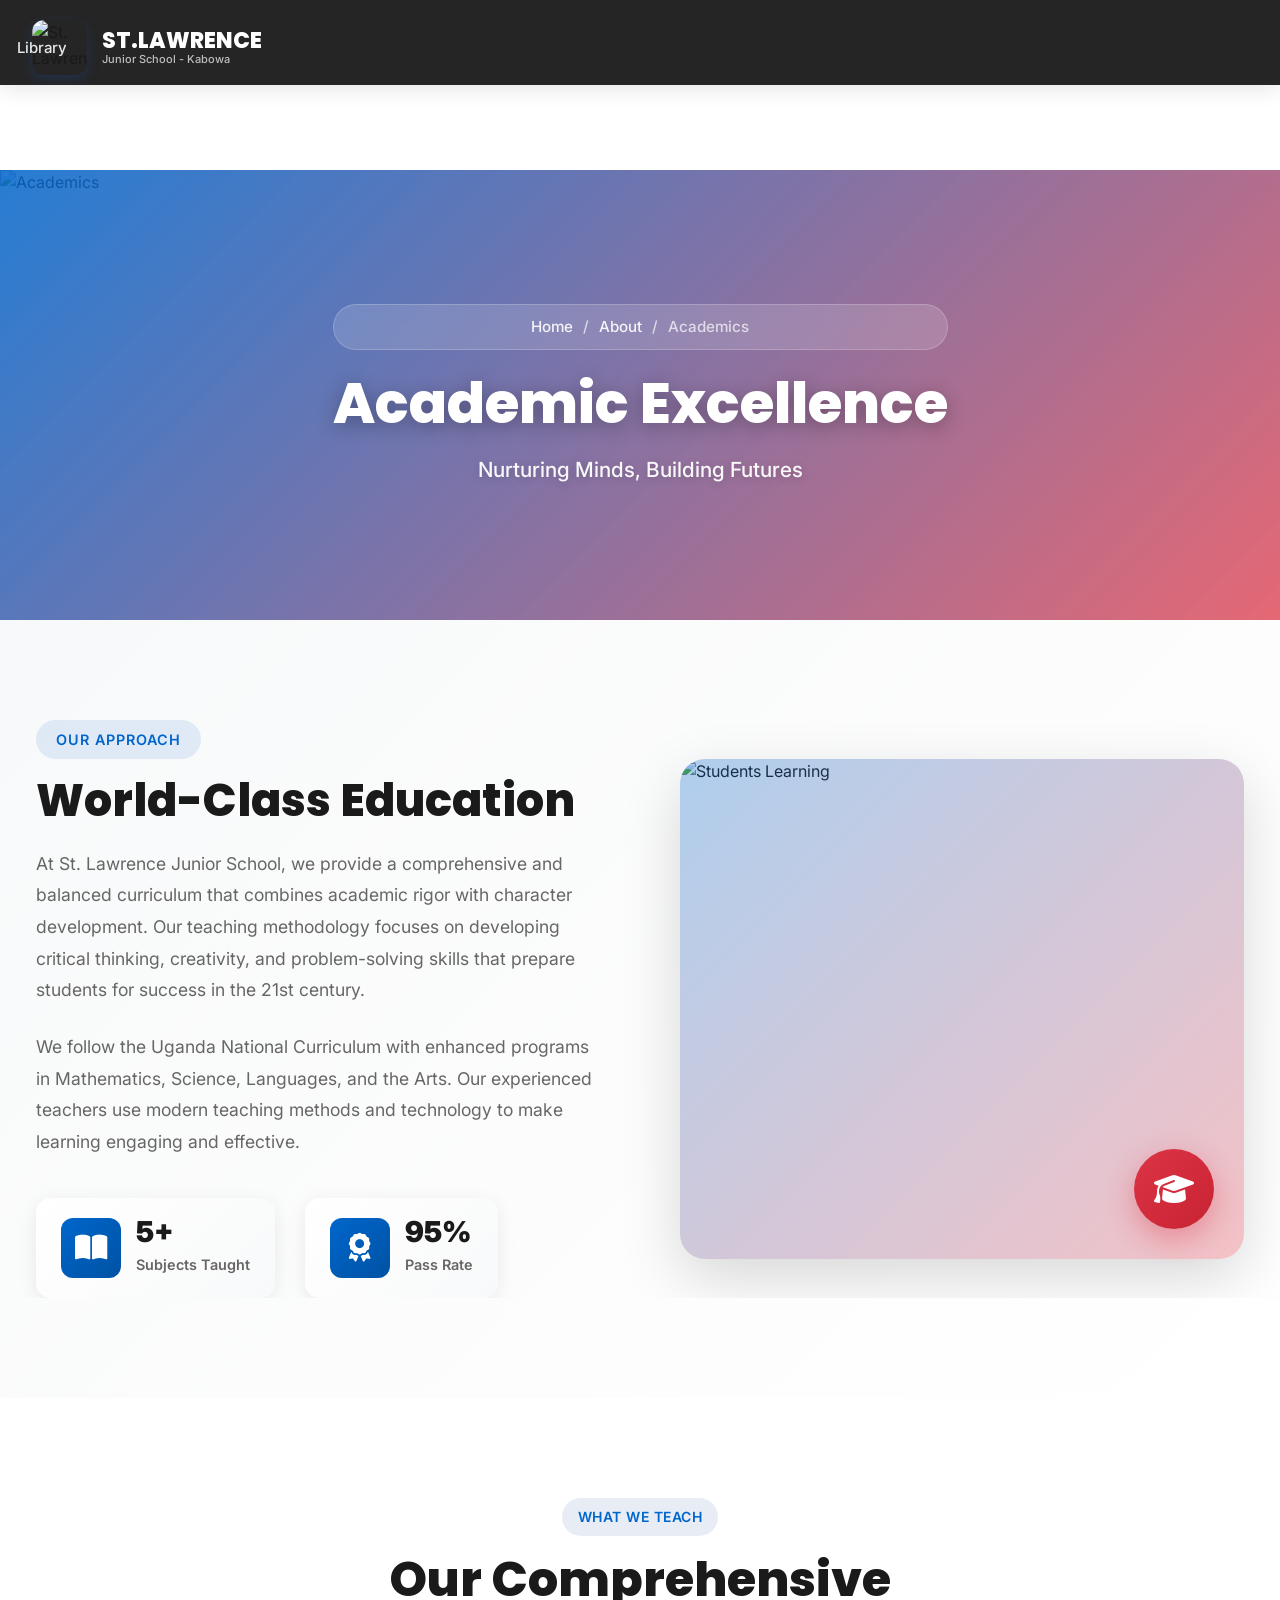
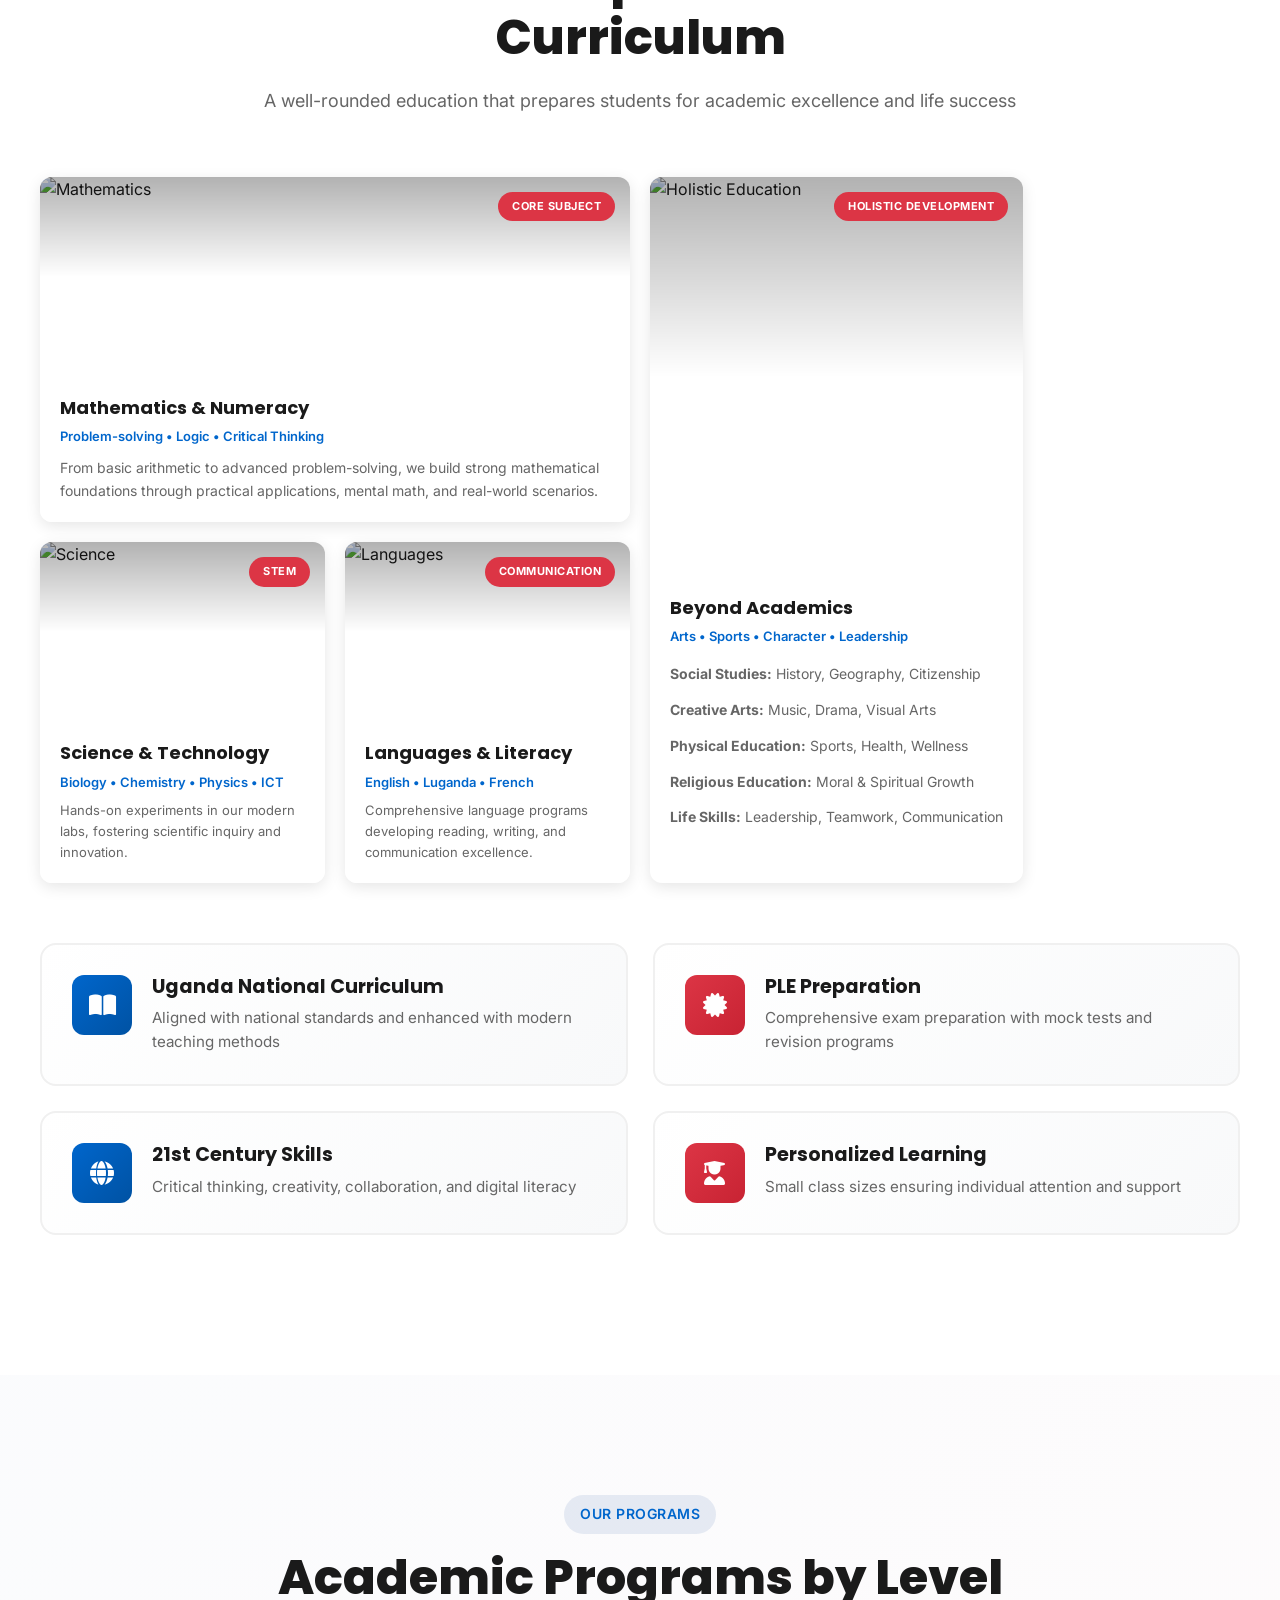
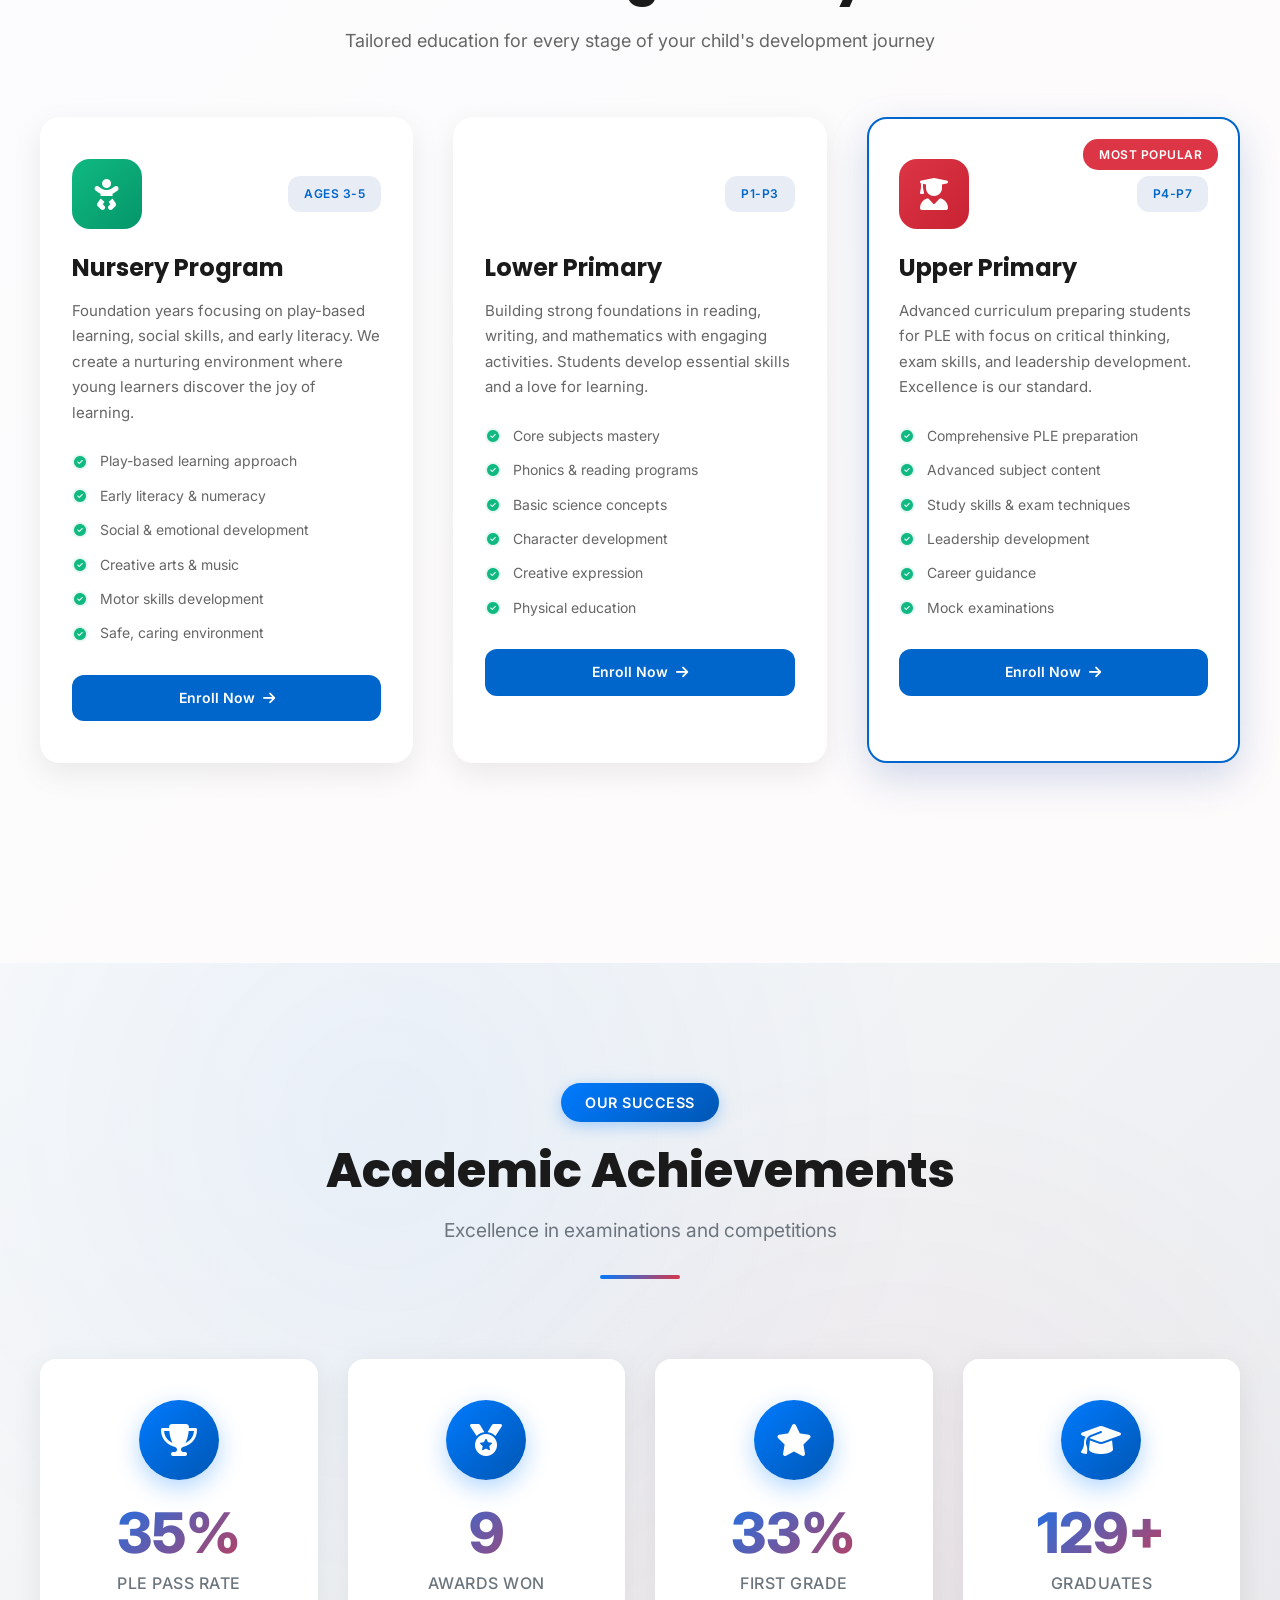
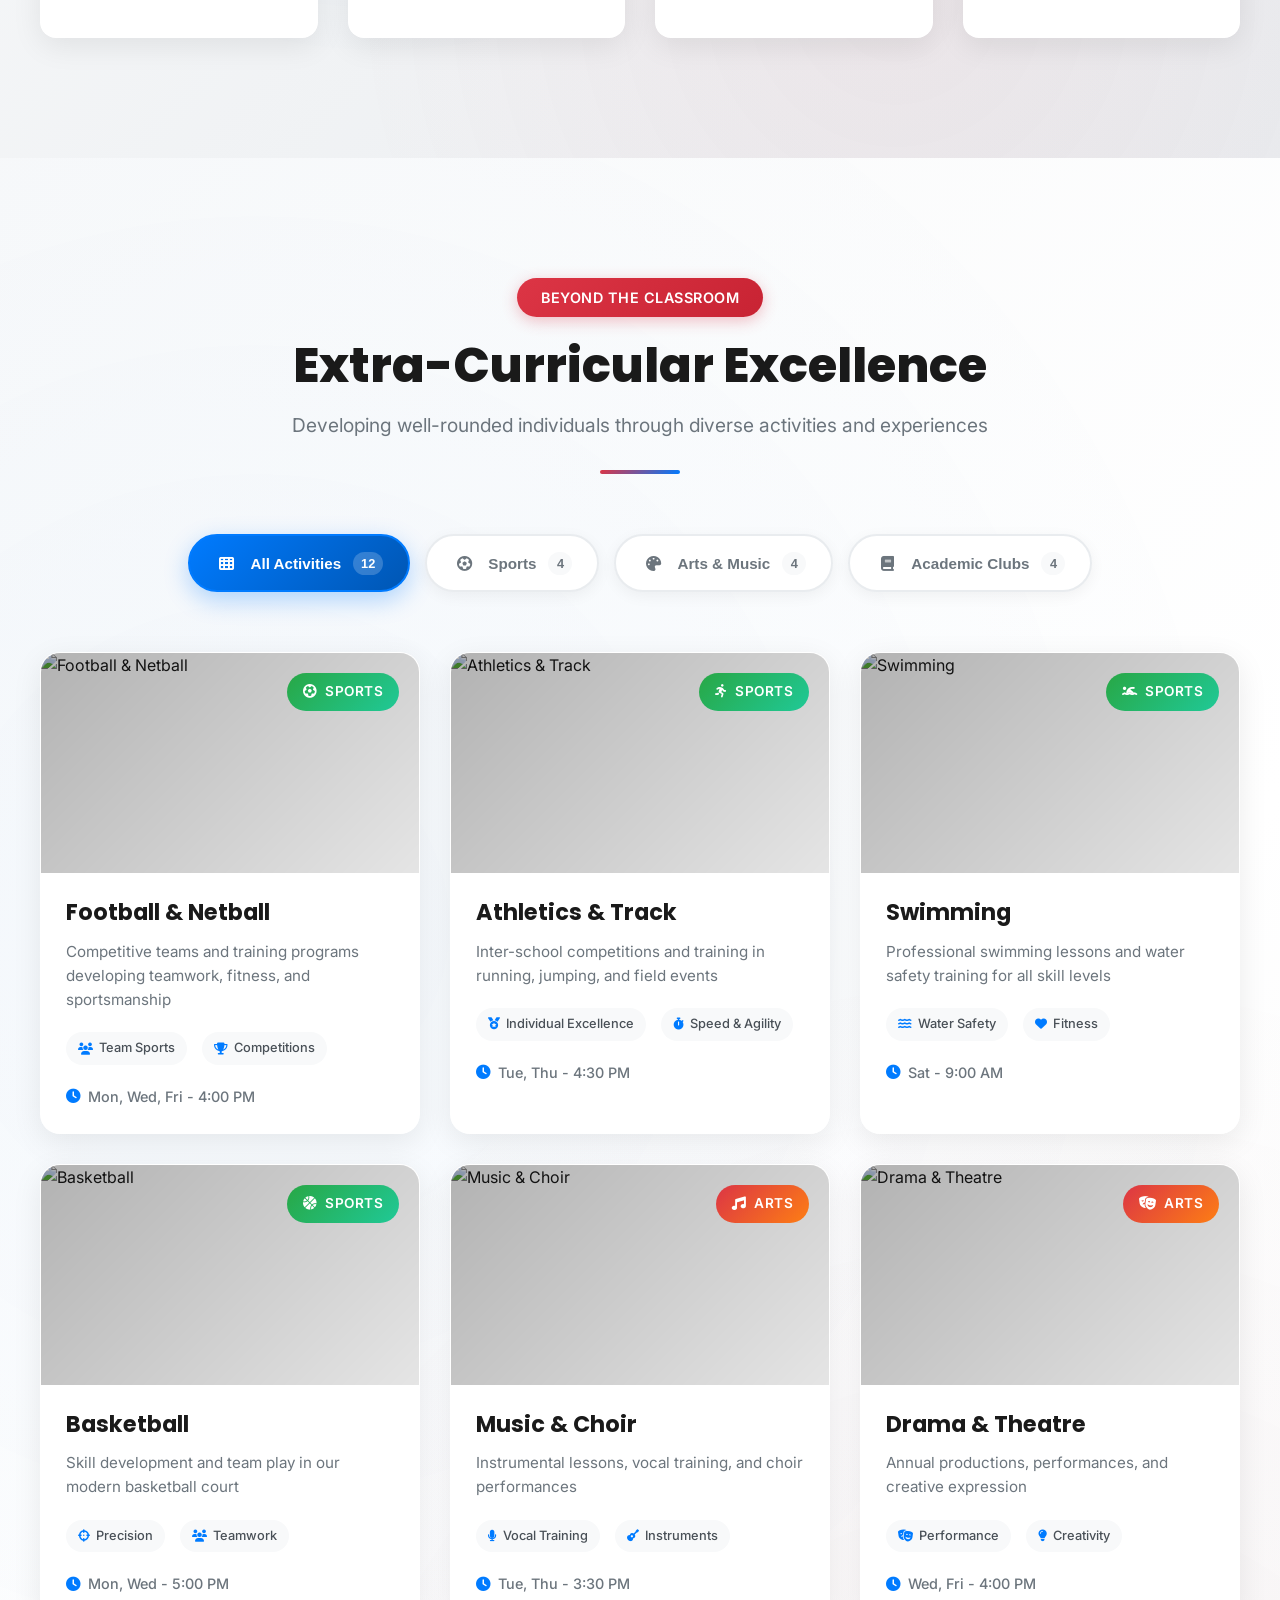
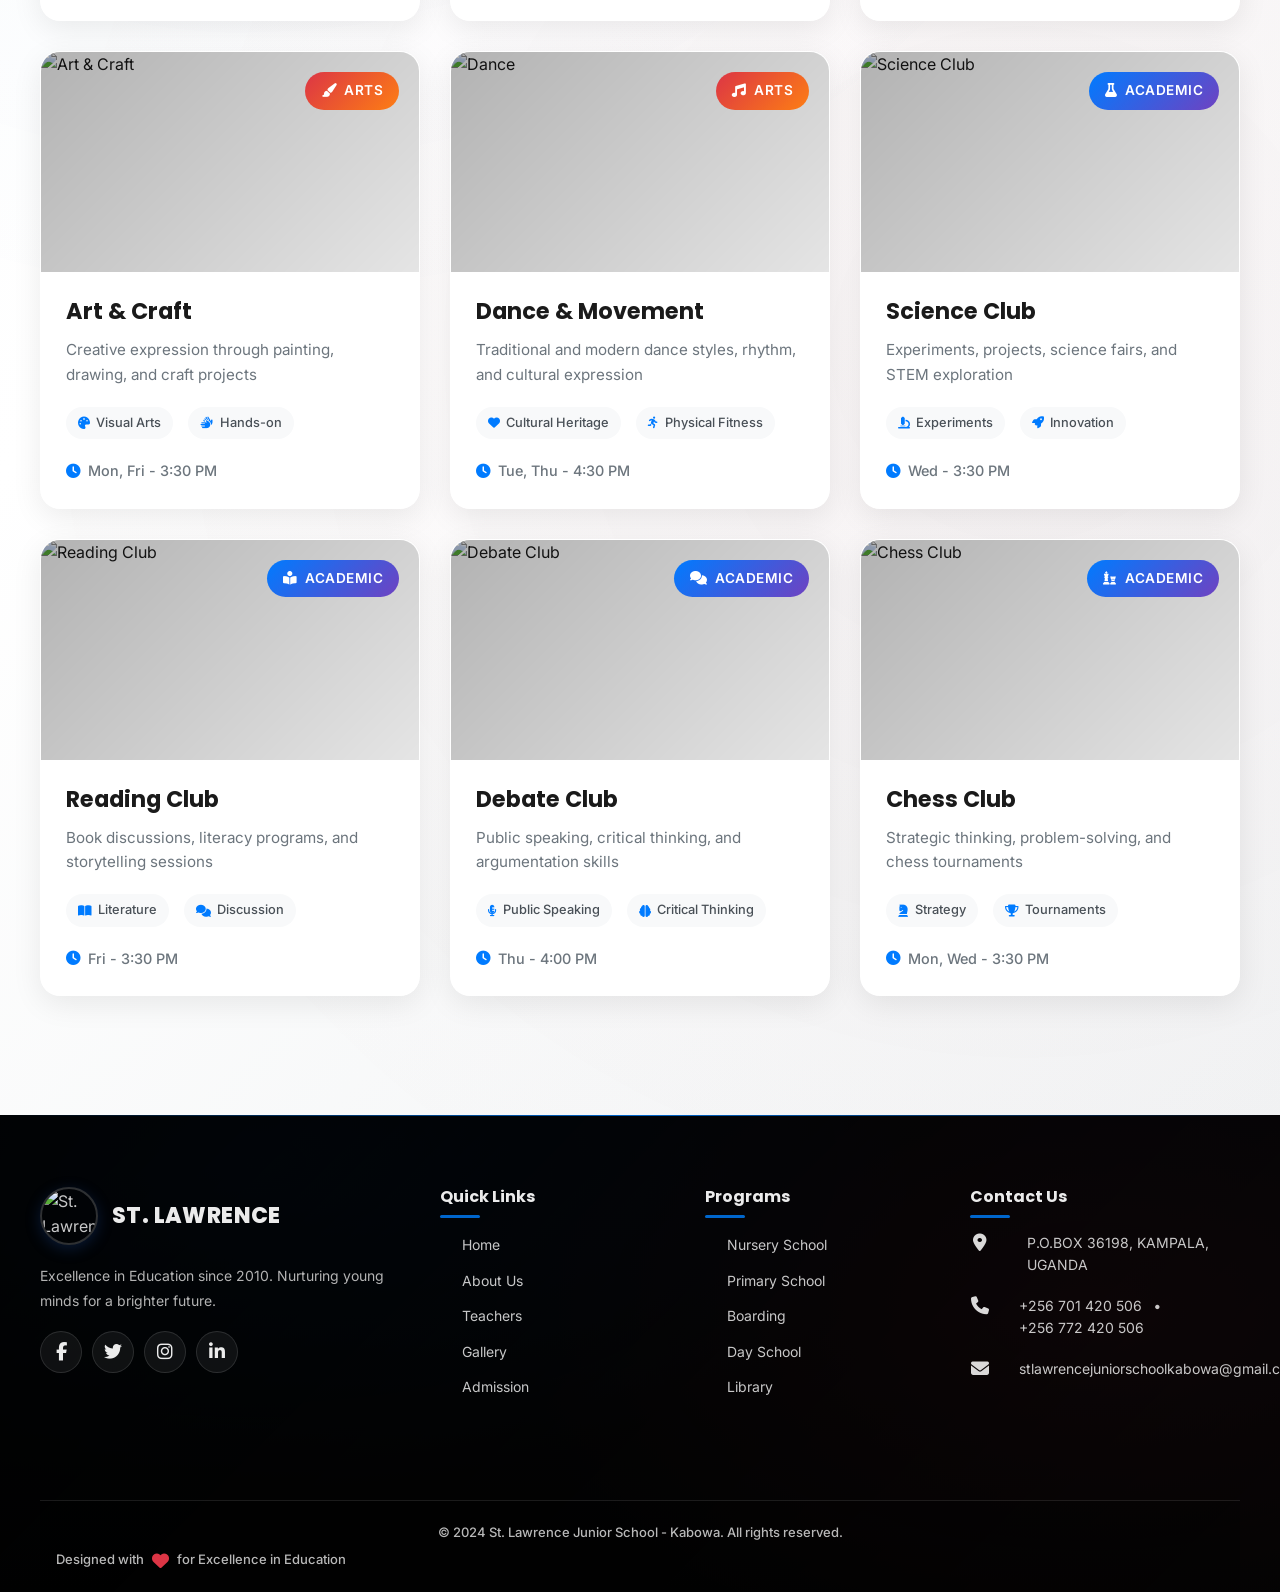
==== commit a4cf3b8a: "Fix hamburger menu functionality and mobile form positioning - Fixed hamburger menu functionality on" ====
--- a/frontend/Academics.html
+++ b/frontend/Academics.html
@@ -32,6 +32,9 @@
     
     <!-- Mobile Animation Stability Fixes -->
     <link rel="stylesheet" href="../css/mobile-animation-fixes.css?v=1.0">
+    
+    <!-- Hamburger Menu Fixes -->
+    <link rel="stylesheet" href="../css/hamburger-fixes.css?v=1.0">
 
     <!-- Academics page responsive cleanup -->
     <link rel="stylesheet" href="../css/academics-responsive.css?v=1.0">
@@ -1623,6 +1626,9 @@
     <!-- Mobile Edge Display Fixes -->
     <script src="../js/mobile-edge-fixes.js"></script>
     
+    <!-- Hamburger Menu Functionality Fix -->
+    <script src="../js/hamburger-menu-fix.js"></script>
+    
     <script>
         // Initialize AOS
         AOS.init({
--- a/css/hamburger-fixes.css
+++ b/css/hamburger-fixes.css
@@ -0,0 +1,223 @@
+/* ========================================
+   HAMBURGER MENU FIXES
+   St. Lawrence Junior School - Kabowa
+   
+   Fixes for:
+   - Squeezed hamburger icon appearance
+   - Better mobile positioning and sizing
+   - Consistent styling across all pages
+   ======================================== */
+
+/* ========== HAMBURGER ICON IMPROVEMENTS ========== */
+.hamburger {
+    /* Better sizing and positioning */
+    width: 48px !important;
+    height: 48px !important;
+    padding: 12px !important;
+    
+    /* Improved styling */
+    background: rgba(0, 0, 0, 0.8) !important;
+    border: 2px solid rgba(255, 255, 255, 0.2) !important;
+    border-radius: 12px !important;
+    backdrop-filter: blur(10px) !important;
+    
+    /* Better positioning */
+    display: flex !important;
+    flex-direction: column !important;
+    justify-content: center !important;
+    align-items: center !important;
+    gap: 4px !important;
+    
+    /* Smooth transitions */
+    transition: all 0.3s ease !important;
+    cursor: pointer !important;
+    z-index: 100020 !important;
+}
+
+.hamburger:hover {
+    background: rgba(0, 102, 204, 0.9) !important;
+    border-color: rgba(255, 255, 255, 0.4) !important;
+    transform: scale(1.05) !important;
+}
+
+/* ========== HAMBURGER LINES STYLING ========== */
+.hamburger span {
+    /* Better line dimensions */
+    width: 22px !important;
+    height: 2px !important;
+    background: #ffffff !important;
+    border-radius: 2px !important;
+    
+    /* Smooth transitions */
+    transition: all 0.3s ease !important;
+    transform-origin: center !important;
+    
+    /* Remove any conflicting styles */
+    display: block !important;
+    position: relative !important;
+}
+
+/* ========== ACTIVE STATE ANIMATIONS ========== */
+.hamburger.active {
+    background: rgba(220, 53, 69, 0.9) !important;
+    border-color: rgba(255, 255, 255, 0.6) !important;
+}
+
+.hamburger.active span:nth-child(1) {
+    transform: rotate(45deg) translate(5px, 5px) !important;
+}
+
+.hamburger.active span:nth-child(2) {
+    opacity: 0 !important;
+    transform: scale(0) !important;
+}
+
+.hamburger.active span:nth-child(3) {
+    transform: rotate(-45deg) translate(5px, -5px) !important;
+}
+
+/* ========== MOBILE POSITIONING FIXES ========== */
+@media (max-width: 768px) {
+    .hamburger {
+        /* Fixed positioning for mobile */
+        position: fixed !important;
+        top: max(16px, env(safe-area-inset-top, 0px) + 10px) !important;
+        right: max(16px, env(safe-area-inset-right, 0px) + 10px) !important;
+        left: auto !important;
+        bottom: auto !important;
+        
+        /* Ensure it's always visible */
+        opacity: 1 !important;
+        visibility: visible !important;
+        pointer-events: auto !important;
+        
+        /* Better mobile sizing */
+        width: 44px !important;
+        height: 44px !important;
+        padding: 10px !important;
+    }
+    
+    .hamburger span {
+        /* Slightly smaller lines on mobile */
+        width: 20px !important;
+        height: 2px !important;
+    }
+    
+    /* Adjust active state for mobile */
+    .hamburger.active span:nth-child(1) {
+        transform: rotate(45deg) translate(4px, 4px) !important;
+    }
+    
+    .hamburger.active span:nth-child(3) {
+        transform: rotate(-45deg) translate(4px, -4px) !important;
+    }
+}
+
+/* ========== DEVICE-SPECIFIC ADJUSTMENTS ========== */
+
+/* Small phones (iPhone SE, etc.) */
+@media (max-width: 375px) {
+    .hamburger {
+        width: 40px !important;
+        height: 40px !important;
+        padding: 8px !important;
+        top: max(12px, env(safe-area-inset-top, 0px) + 8px) !important;
+        right: max(12px, env(safe-area-inset-right, 0px) + 8px) !important;
+    }
+    
+    .hamburger span {
+        width: 18px !important;
+    }
+}
+
+/* Large phones and tablets */
+@media (min-width: 769px) and (max-width: 1024px) {
+    .hamburger {
+        width: 50px !important;
+        height: 50px !important;
+        padding: 14px !important;
+    }
+    
+    .hamburger span {
+        width: 24px !important;
+    }
+}
+
+/* ========== ACCESSIBILITY IMPROVEMENTS ========== */
+.hamburger:focus {
+    outline: 2px solid #0066cc !important;
+    outline-offset: 2px !important;
+}
+
+.hamburger:focus:not(:focus-visible) {
+    outline: none !important;
+}
+
+/* High contrast mode support */
+@media (prefers-contrast: high) {
+    .hamburger {
+        background: #000000 !important;
+        border-color: #ffffff !important;
+    }
+    
+    .hamburger span {
+        background: #ffffff !important;
+    }
+    
+    .hamburger.active {
+        background: #cc0000 !important;
+    }
+}
+
+/* Reduced motion support */
+@media (prefers-reduced-motion: reduce) {
+    .hamburger,
+    .hamburger span {
+        transition: none !important;
+    }
+    
+    .hamburger:hover {
+        transform: none !important;
+    }
+}
+
+/* ========== OVERRIDE CONFLICTING STYLES ========== */
+@media (max-width: 768px) {
+    /* Override any conflicting positioning from other CSS files */
+    #hamburger.hamburger {
+        position: fixed !important;
+        top: max(16px, env(safe-area-inset-top, 0px) + 10px) !important;
+        right: max(16px, env(safe-area-inset-right, 0px) + 10px) !important;
+        left: auto !important;
+        bottom: auto !important;
+        width: 44px !important;
+        height: 44px !important;
+        margin: 0 !important;
+        transform: none !important;
+        -webkit-transform: none !important;
+    }
+    
+    /* Ensure hamburger is above other elements */
+    .hamburger {
+        z-index: 100030 !important;
+    }
+}
+
+/* ========== ANIMATION STABILITY ========== */
+@media (max-width: 768px) {
+    .hamburger {
+        /* Stable hardware acceleration */
+        -webkit-transform: translate3d(0, 0, 0) !important;
+        transform: translate3d(0, 0, 0) !important;
+        -webkit-backface-visibility: hidden !important;
+        backface-visibility: hidden !important;
+        will-change: opacity, background-color !important;
+    }
+    
+    .hamburger span {
+        /* Stable line animations */
+        -webkit-transform-origin: center !important;
+        transform-origin: center !important;
+        will-change: transform, opacity !important;
+    }
+}
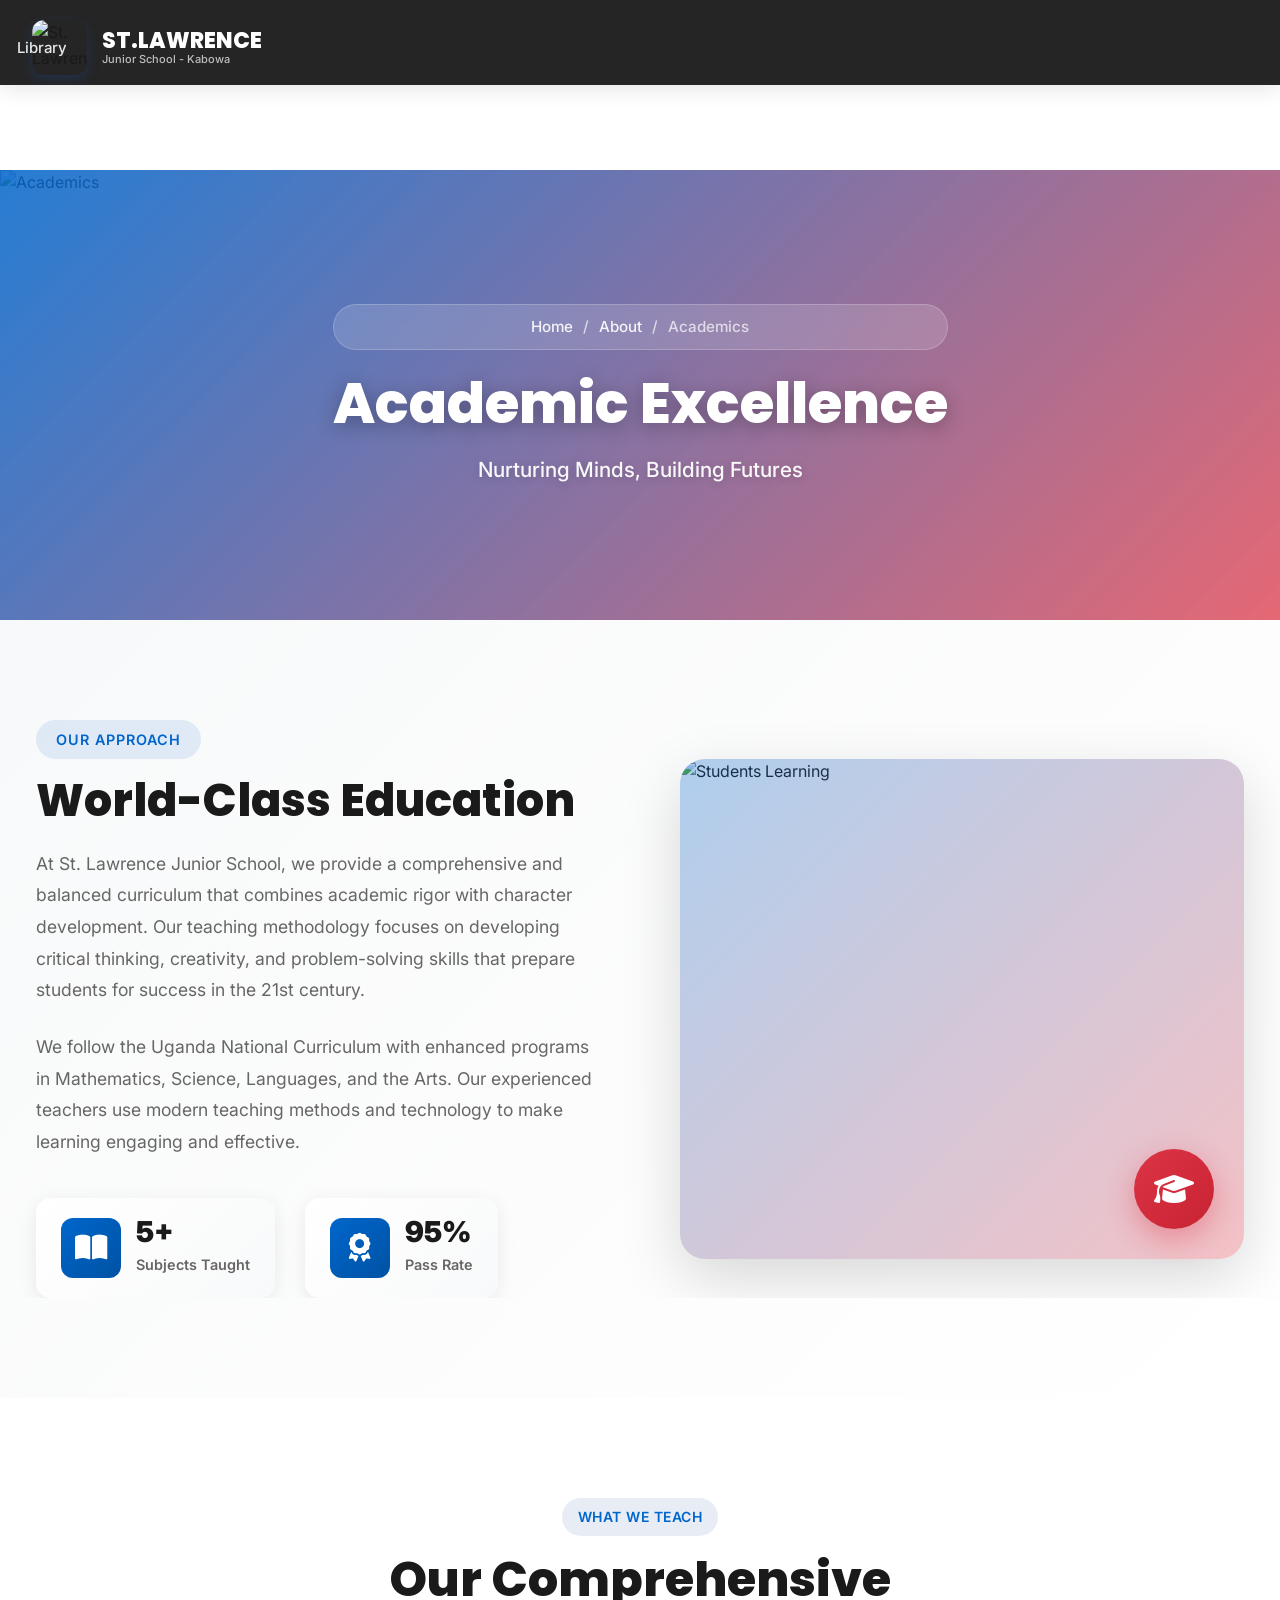
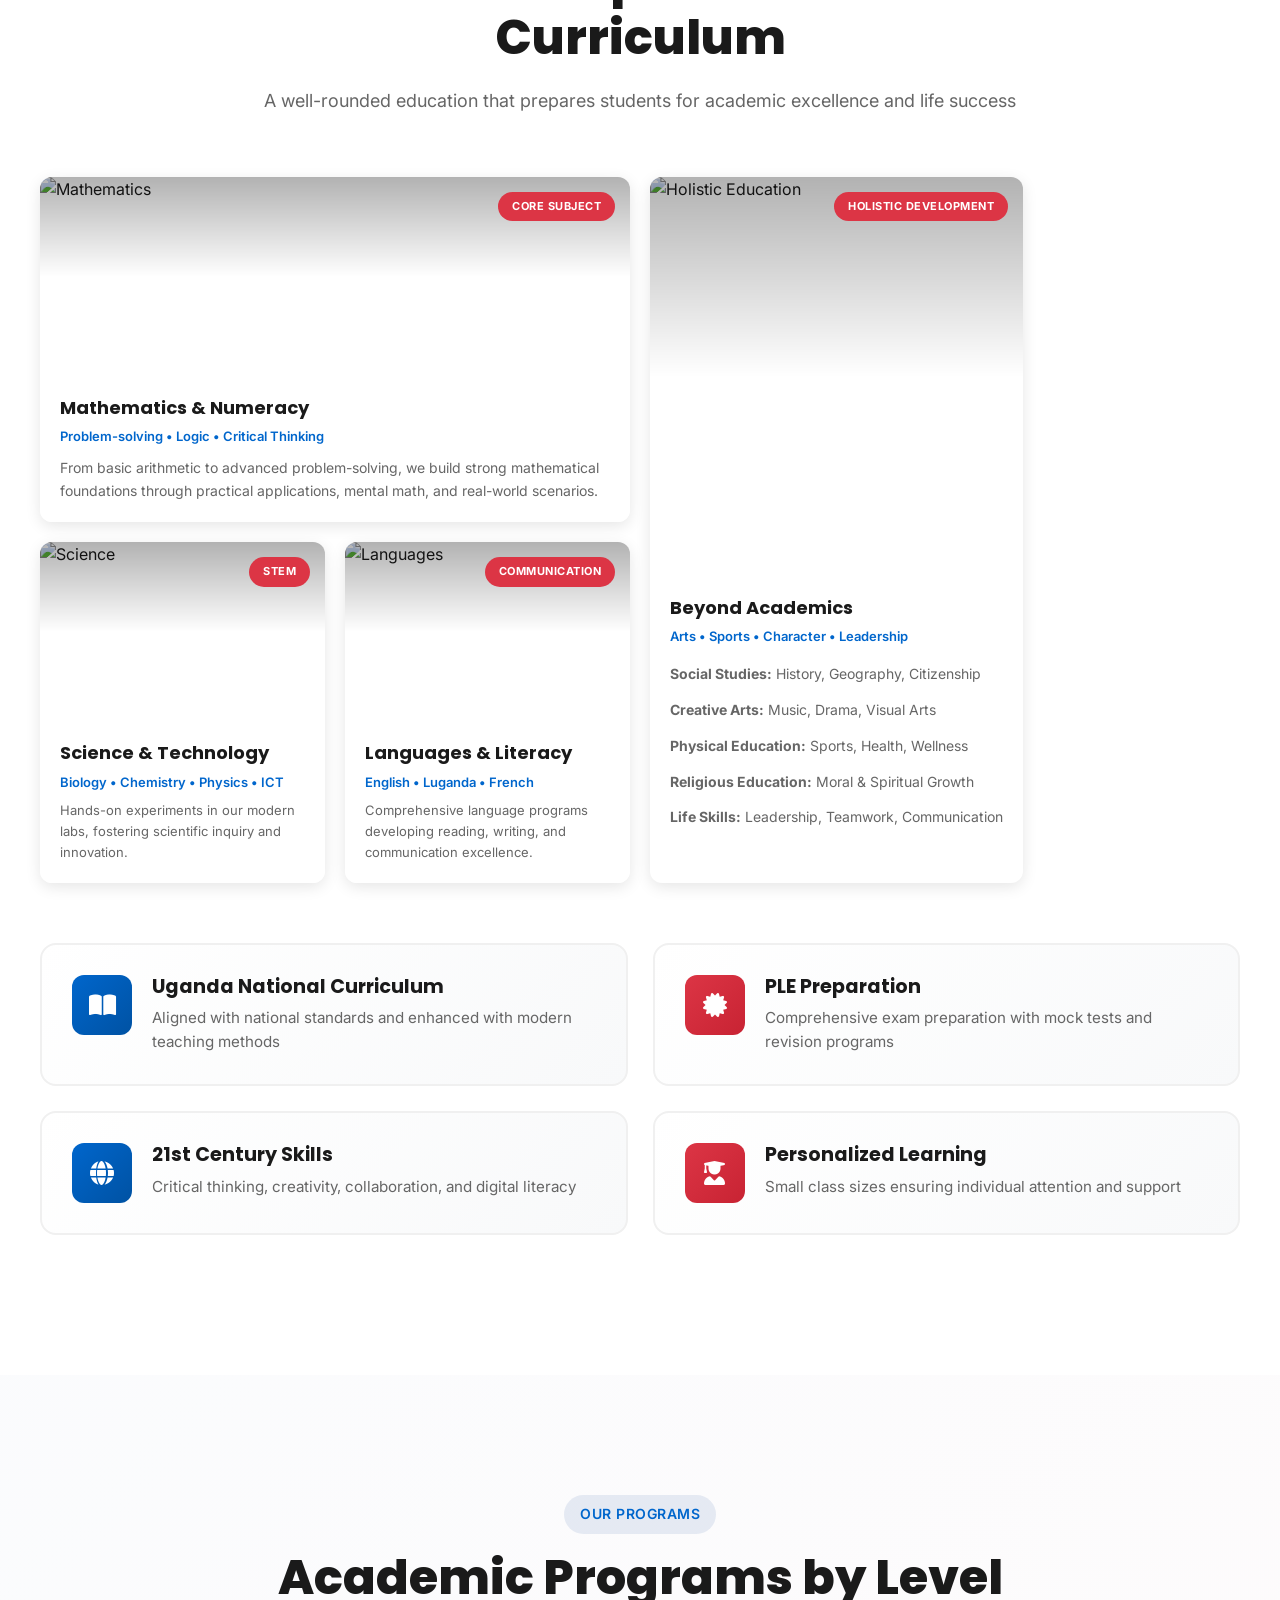
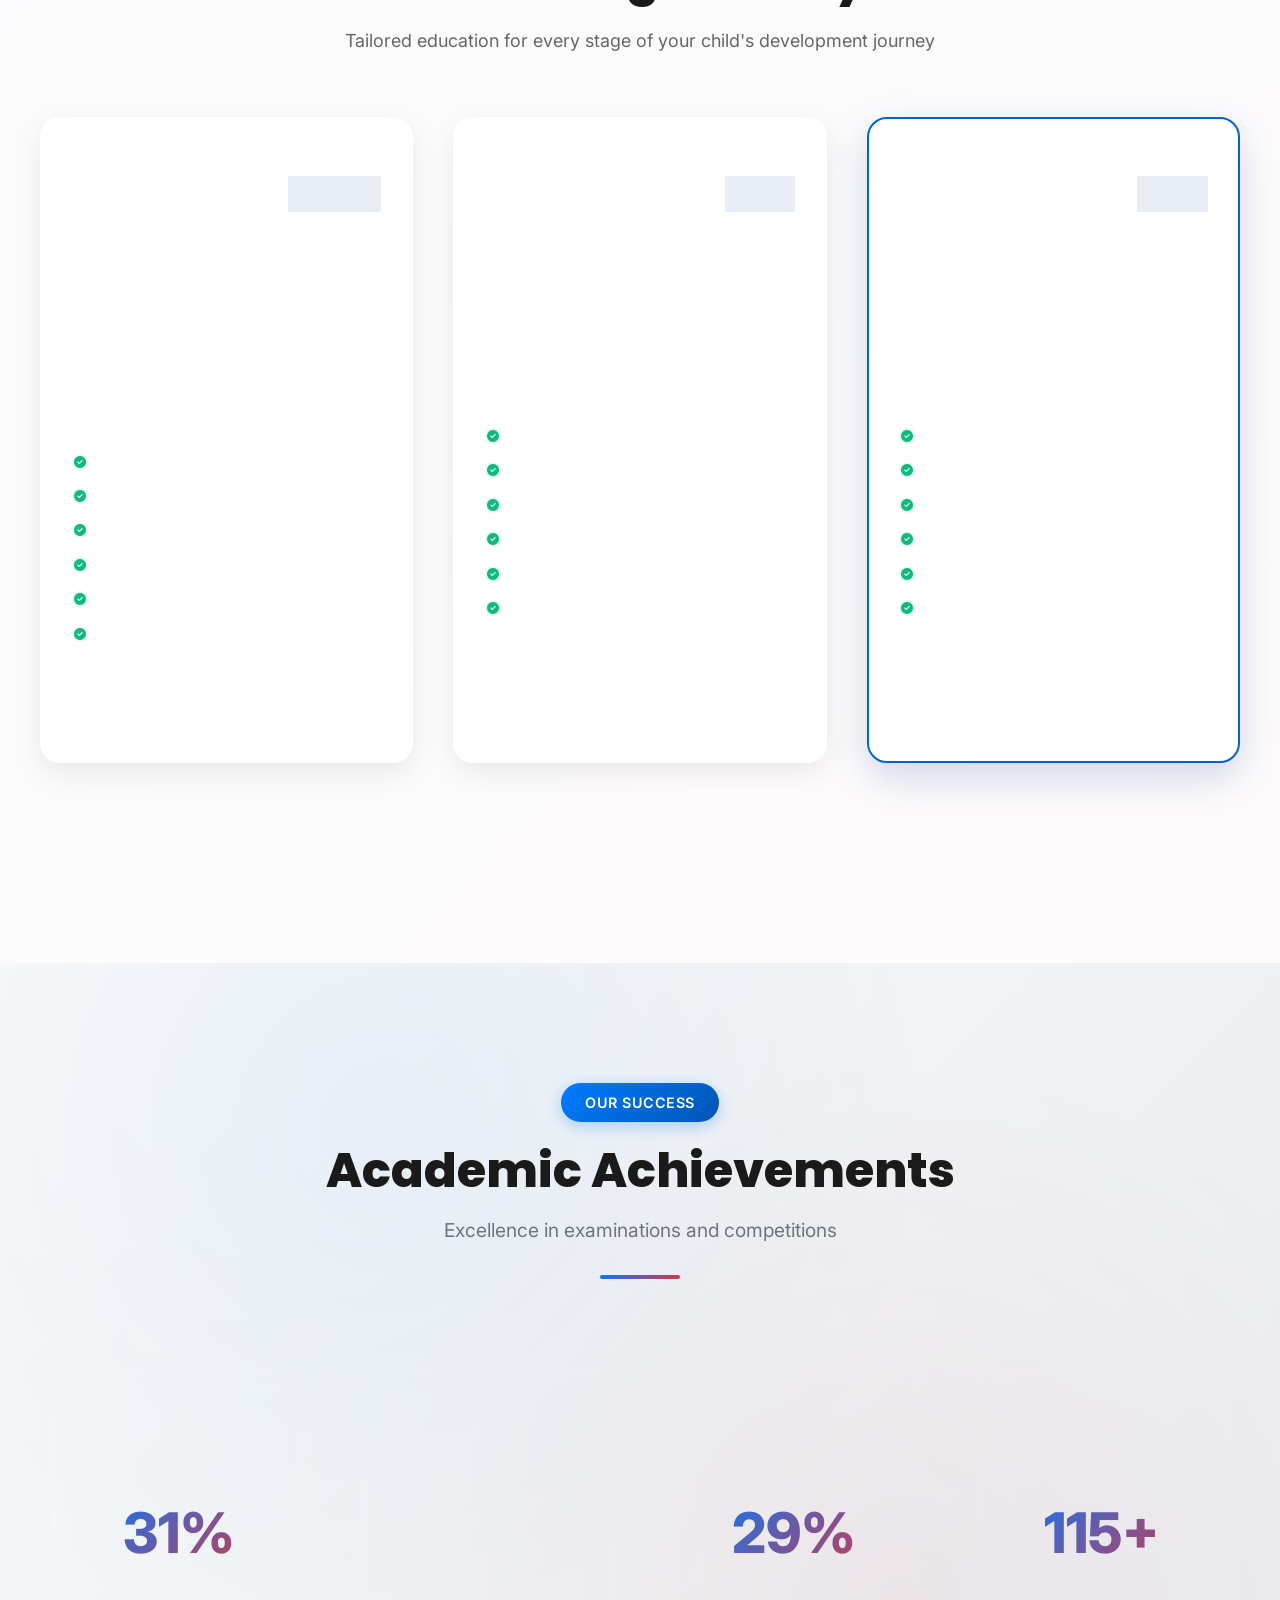
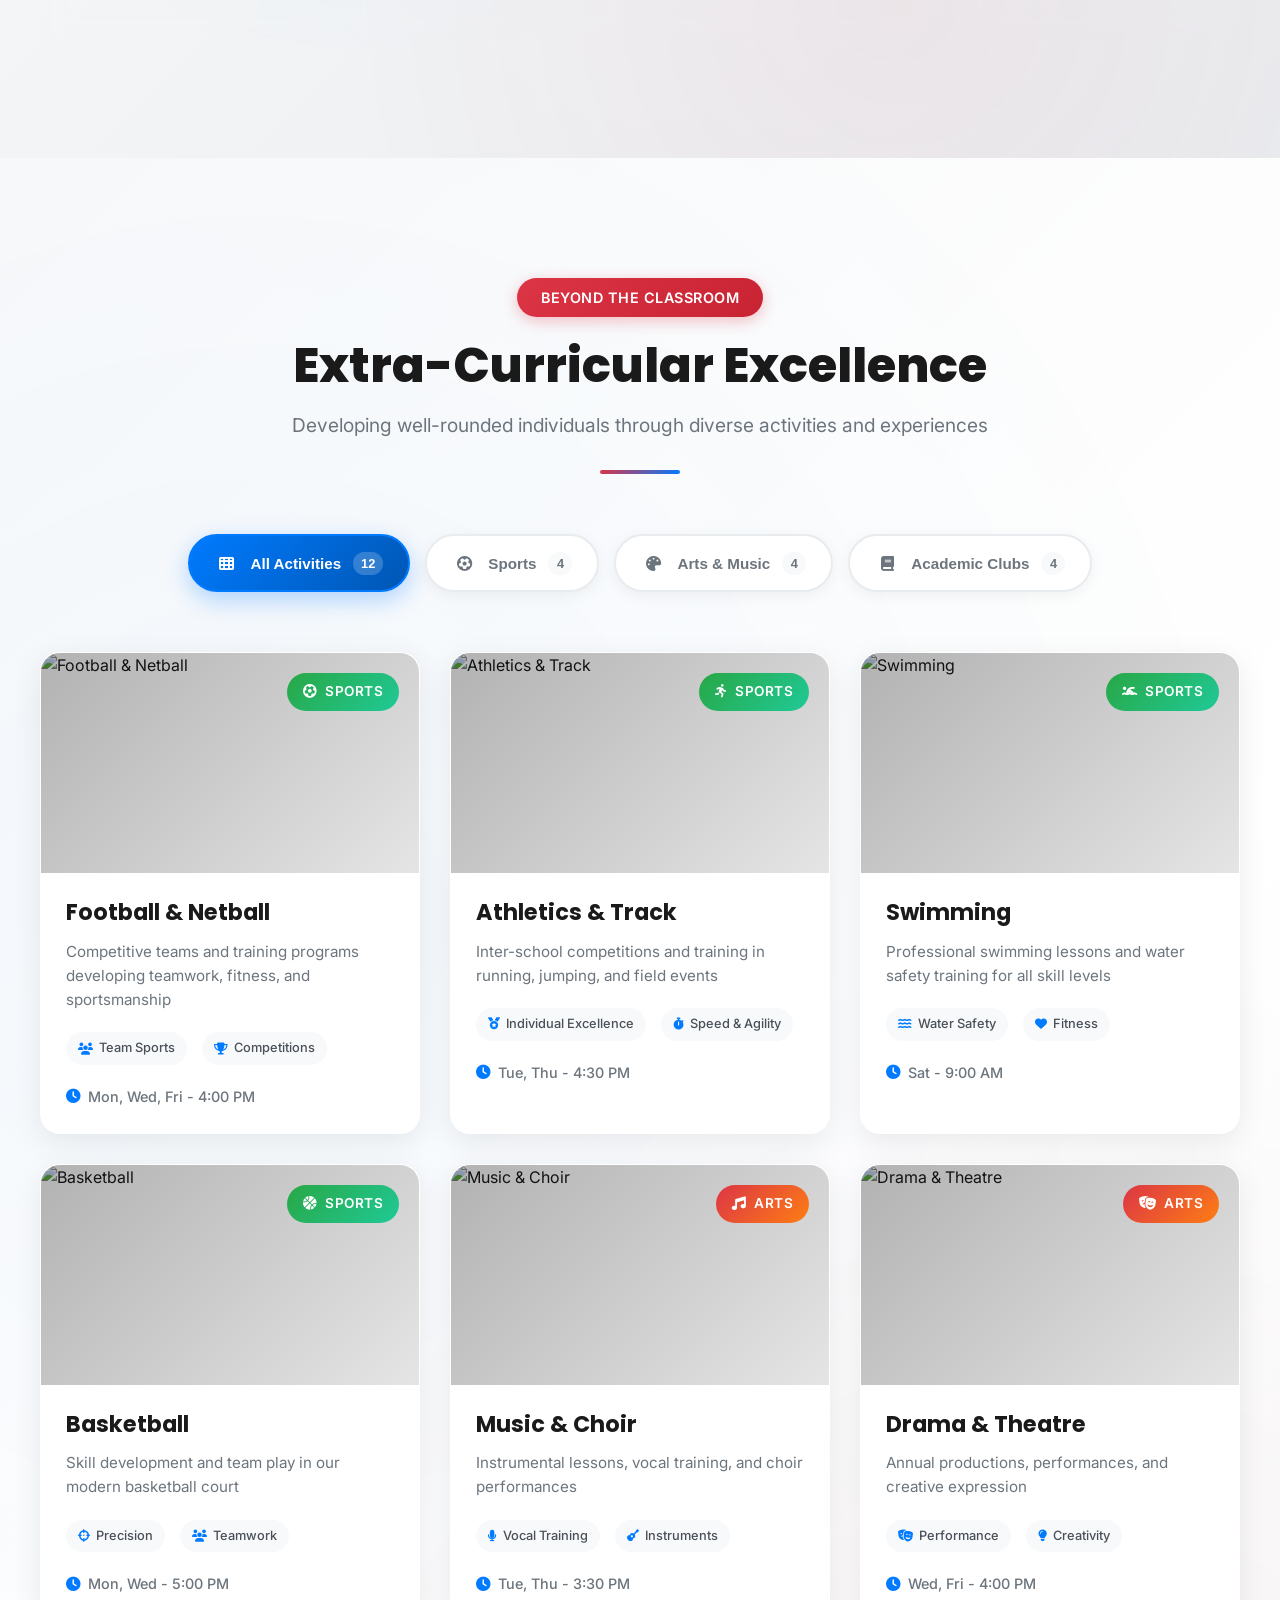
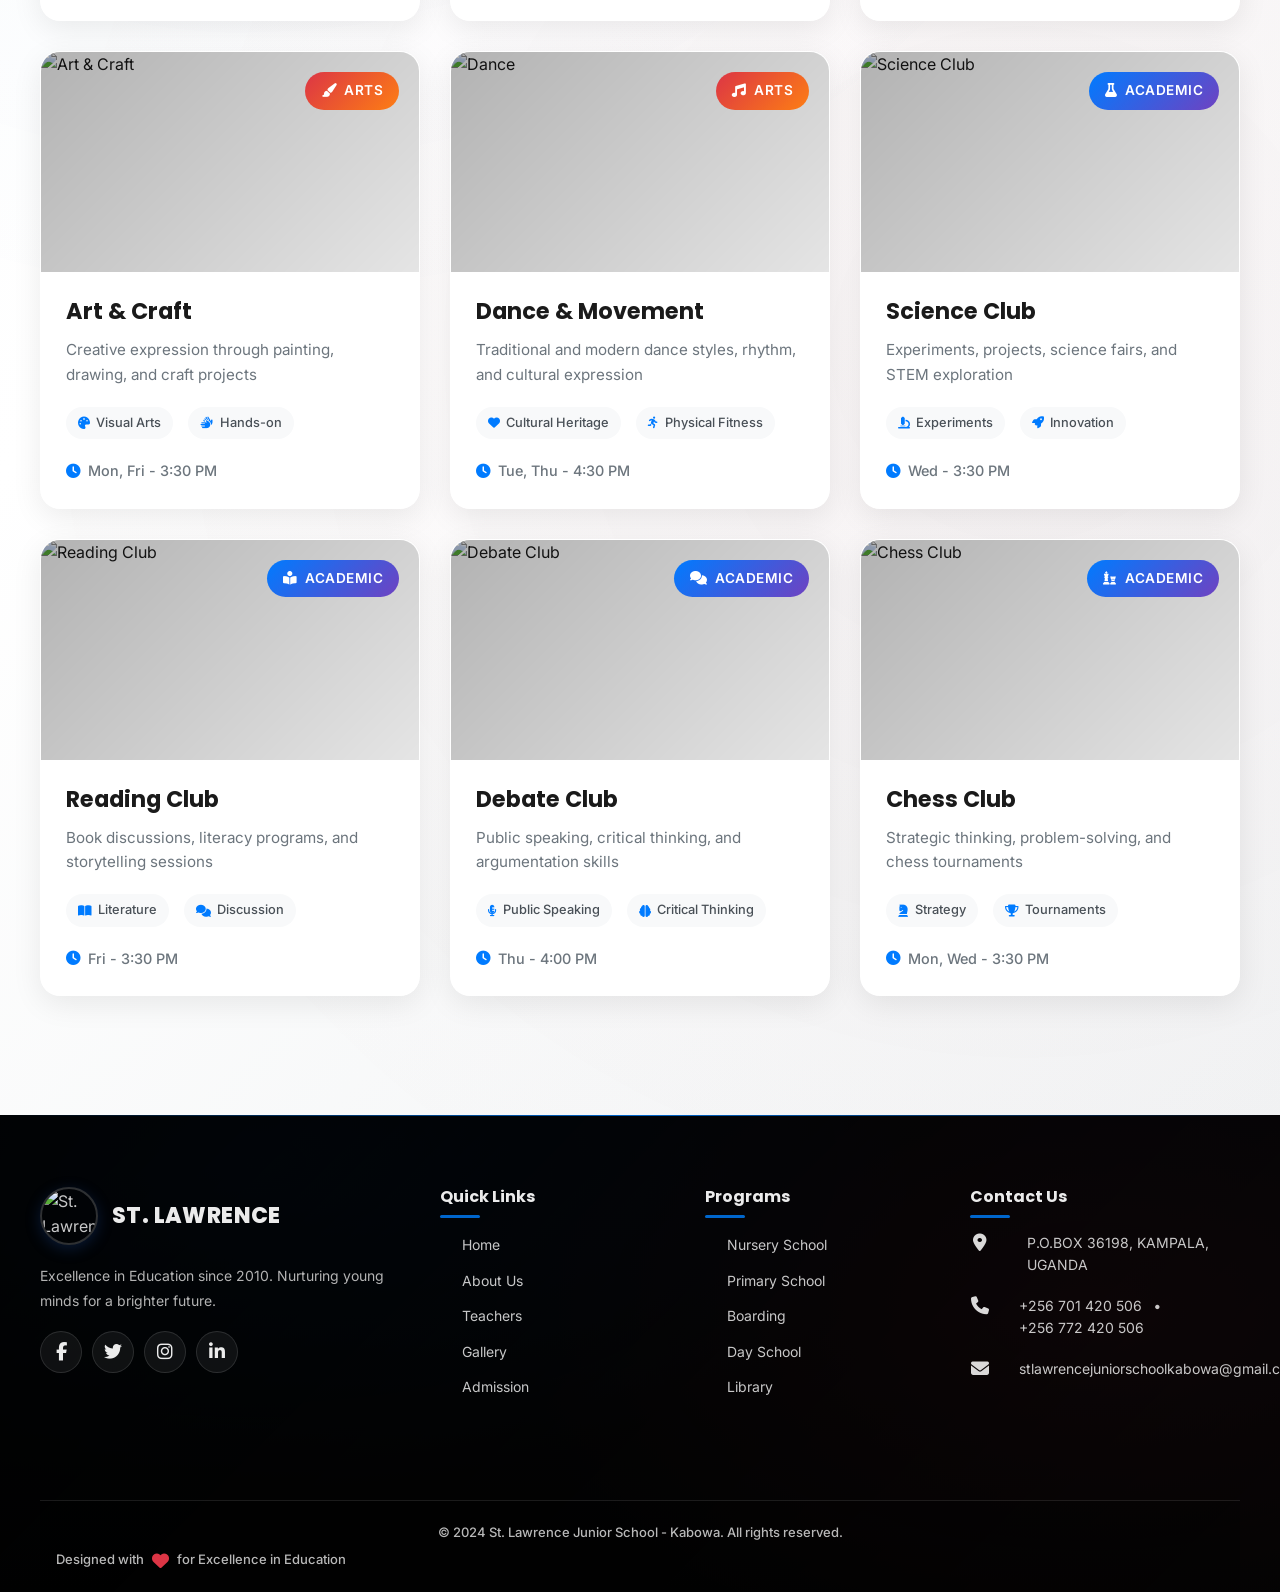
==== commit c86f616e: "AGGRESSIVE anti-shake fix for mobile devices - Created anti-shake-mobile.css with nuclear-level anim" ====
--- a/frontend/Academics.html
+++ b/frontend/Academics.html
@@ -35,6 +35,9 @@
     
     <!-- Hamburger Menu Fixes -->
     <link rel="stylesheet" href="../css/hamburger-fixes.css?v=1.0">
+    
+    <!-- Anti-Shake Mobile CSS (Aggressive Fix) -->
+    <link rel="stylesheet" href="../css/anti-shake-mobile.css?v=1.0">
 
     <!-- Academics page responsive cleanup -->
     <link rel="stylesheet" href="../css/academics-responsive.css?v=1.0">
@@ -1629,6 +1632,9 @@
     <!-- Hamburger Menu Functionality Fix -->
     <script src="../js/hamburger-menu-fix.js"></script>
     
+    <!-- Anti-Shake Enforcer (Aggressive Animation Blocker) -->
+    <script src="../js/anti-shake-enforcer.js"></script>
+    
     <script>
         // Initialize AOS
         AOS.init({
--- a/css/anti-shake-mobile.css
+++ b/css/anti-shake-mobile.css
@@ -0,0 +1,387 @@
+/* ========================================
+   ANTI-SHAKE MOBILE CSS
+   St. Lawrence Junior School - Kabowa
+   
+   AGGRESSIVE FIX for all shaking/jittery animations
+   This CSS completely eliminates shaking on mobile devices
+   ======================================== */
+
+/* ========== GLOBAL ANTI-SHAKE RULES ========== */
+@media (max-width: 768px) {
+    
+    /* ========== FORCE STABLE RENDERING ========== */
+    * {
+        /* Force hardware acceleration for ALL elements */
+        -webkit-transform: translate3d(0, 0, 0) !important;
+        transform: translate3d(0, 0, 0) !important;
+        -webkit-backface-visibility: hidden !important;
+        backface-visibility: hidden !important;
+        -webkit-perspective: 1000px !important;
+        perspective: 1000px !important;
+        
+        /* Disable ALL animations and transitions */
+        -webkit-animation: none !important;
+        animation: none !important;
+        -webkit-transition: none !important;
+        transition: none !important;
+        
+        /* Force stable positioning */
+        will-change: auto !important;
+    }
+    
+    /* ========== COMPLETELY DISABLE HOVER EFFECTS ========== */
+    *:hover,
+    *:focus,
+    *:active {
+        -webkit-transform: translate3d(0, 0, 0) !important;
+        transform: translate3d(0, 0, 0) !important;
+        -webkit-animation: none !important;
+        animation: none !important;
+        -webkit-transition: none !important;
+        transition: none !important;
+    }
+    
+    /* ========== DISABLE ALL SCALE TRANSFORMS ========== */
+    * {
+        -webkit-transform: translate3d(0, 0, 0) scale(1) !important;
+        transform: translate3d(0, 0, 0) scale(1) !important;
+    }
+    
+    /* ========== SPECIFIC ELEMENT FIXES ========== */
+    
+    /* Images - Complete stability */
+    img,
+    picture,
+    svg {
+        -webkit-transform: translate3d(0, 0, 0) !important;
+        transform: translate3d(0, 0, 0) !important;
+        -webkit-animation: none !important;
+        animation: none !important;
+        -webkit-transition: none !important;
+        transition: none !important;
+        -webkit-filter: none !important;
+        filter: none !important;
+        will-change: auto !important;
+        position: relative !important;
+    }
+    
+    /* Icons - Force stability */
+    i,
+    .icon,
+    .fa,
+    .fas,
+    .far,
+    .fab,
+    .fal {
+        -webkit-transform: translate3d(0, 0, 0) !important;
+        transform: translate3d(0, 0, 0) !important;
+        -webkit-animation: none !important;
+        animation: none !important;
+        -webkit-transition: none !important;
+        transition: none !important;
+        display: inline-block !important;
+        vertical-align: middle !important;
+    }
+    
+    /* Buttons and Interactive Elements */
+    button,
+    .btn,
+    .button,
+    a,
+    input,
+    textarea,
+    select {
+        -webkit-transform: translate3d(0, 0, 0) !important;
+        transform: translate3d(0, 0, 0) !important;
+        -webkit-animation: none !important;
+        animation: none !important;
+        -webkit-transition: opacity 0.1s ease !important;
+        transition: opacity 0.1s ease !important;
+    }
+    
+    /* Cards and Containers */
+    .card,
+    .program-card,
+    .subject-card,
+    .gallery-card,
+    .stat-card,
+    .feature-card,
+    .testimonial-card,
+    .history-card,
+    .value-card,
+    .info-card,
+    .process-step-card {
+        -webkit-transform: translate3d(0, 0, 0) !important;
+        transform: translate3d(0, 0, 0) !important;
+        -webkit-animation: none !important;
+        animation: none !important;
+        -webkit-transition: none !important;
+        transition: none !important;
+    }
+    
+    /* ========== FLOATING ELEMENTS - ULTRA STABLE ========== */
+    .chat-button,
+    .back-to-top,
+    .hamburger {
+        -webkit-transform: translate3d(0, 0, 0) !important;
+        transform: translate3d(0, 0, 0) !important;
+        -webkit-animation: none !important;
+        animation: none !important;
+        -webkit-transition: opacity 0.1s ease !important;
+        transition: opacity 0.1s ease !important;
+        position: fixed !important;
+        will-change: opacity !important;
+    }
+    
+    /* ========== NAVIGATION ELEMENTS ========== */
+    .nav-menu,
+    .navbar,
+    .header,
+    .logo {
+        -webkit-transform: translate3d(0, 0, 0) !important;
+        transform: translate3d(0, 0, 0) !important;
+        -webkit-animation: none !important;
+        animation: none !important;
+        -webkit-transition: none !important;
+        transition: none !important;
+    }
+    
+    /* ========== DISABLE AOS ANIMATIONS COMPLETELY ========== */
+    [data-aos],
+    .aos-animate,
+    .aos-init {
+        -webkit-transform: translate3d(0, 0, 0) !important;
+        transform: translate3d(0, 0, 0) !important;
+        -webkit-animation: none !important;
+        animation: none !important;
+        -webkit-transition: none !important;
+        transition: none !important;
+        opacity: 1 !important;
+        visibility: visible !important;
+    }
+    
+    /* ========== DISABLE KEYFRAME ANIMATIONS ========== */
+    @-webkit-keyframes * {
+        0%, 100% {
+            -webkit-transform: translate3d(0, 0, 0) !important;
+            transform: translate3d(0, 0, 0) !important;
+        }
+    }
+    
+    @keyframes * {
+        0%, 100% {
+            -webkit-transform: translate3d(0, 0, 0) !important;
+            transform: translate3d(0, 0, 0) !important;
+        }
+    }
+    
+    /* ========== SPECIFIC PROBLEMATIC SELECTORS ========== */
+    
+    /* Gallery items */
+    .gallery-item,
+    .gallery-masonry-item,
+    .gallery-preview-item {
+        -webkit-transform: translate3d(0, 0, 0) !important;
+        transform: translate3d(0, 0, 0) !important;
+    }
+    
+    /* Hero elements */
+    .hero,
+    .hero-content,
+    .hero-image,
+    .hero-title,
+    .hero-description {
+        -webkit-transform: translate3d(0, 0, 0) !important;
+        transform: translate3d(0, 0, 0) !important;
+    }
+    
+    /* Form elements */
+    .form-input,
+    .form-group,
+    .contact-form,
+    .modern-contact-form {
+        -webkit-transform: translate3d(0, 0, 0) !important;
+        transform: translate3d(0, 0, 0) !important;
+    }
+    
+    /* Video elements */
+    video,
+    .video-container,
+    .video-thumbnail {
+        -webkit-transform: translate3d(0, 0, 0) !important;
+        transform: translate3d(0, 0, 0) !important;
+        -webkit-animation: none !important;
+        animation: none !important;
+    }
+    
+    /* ========== OVERRIDE ALL HOVER TRANSFORMS ========== */
+    .gallery-card:hover img,
+    .gallery-card:hover .category-tag,
+    .subject-card:hover .subject-image img,
+    .program-card:hover,
+    .why-card:hover .why-icon,
+    .photo-container:hover .director-image,
+    .value-card:hover .value-icon,
+    .history-card:hover .history-icon,
+    .history-image:hover img,
+    .video-thumbnail:hover img,
+    .play-button:hover,
+    .teacher-card:hover,
+    .nav-btn:hover,
+    .calendar-date:hover,
+    .indicator:hover {
+        -webkit-transform: translate3d(0, 0, 0) !important;
+        transform: translate3d(0, 0, 0) !important;
+        -webkit-animation: none !important;
+        animation: none !important;
+        -webkit-transition: none !important;
+        transition: none !important;
+    }
+    
+    /* ========== DISABLE PSEUDO-ELEMENT ANIMATIONS ========== */
+    *::before,
+    *::after {
+        -webkit-transform: translate3d(0, 0, 0) !important;
+        transform: translate3d(0, 0, 0) !important;
+        -webkit-animation: none !important;
+        animation: none !important;
+        -webkit-transition: none !important;
+        transition: none !important;
+    }
+    
+    /* ========== FORCE STABLE SCROLLING ========== */
+    html,
+    body {
+        -webkit-overflow-scrolling: touch !important;
+        scroll-behavior: auto !important;
+    }
+    
+    /* ========== DISABLE PARALLAX AND COMPLEX EFFECTS ========== */
+    .parallax,
+    .parallax-element,
+    .background-parallax {
+        -webkit-transform: translate3d(0, 0, 0) !important;
+        transform: translate3d(0, 0, 0) !important;
+        background-attachment: scroll !important;
+    }
+    
+    /* ========== MODAL AND OVERLAY STABILITY ========== */
+    .modal,
+    .overlay,
+    .popup,
+    .lightbox {
+        -webkit-transform: translate3d(0, 0, 0) !important;
+        transform: translate3d(0, 0, 0) !important;
+        -webkit-animation: none !important;
+        animation: none !important;
+    }
+    
+    /* ========== COUNTER ANIMATIONS ========== */
+    .counter,
+    .stat-number,
+    .count-up {
+        -webkit-animation: none !important;
+        animation: none !important;
+    }
+    
+    /* ========== LOADING ANIMATIONS ========== */
+    .loader,
+    .spinner,
+    .loading {
+        -webkit-animation: none !important;
+        animation: none !important;
+    }
+    
+    /* ========== CHATBOT SPECIFIC ========== */
+    .chat-widget,
+    .chat-messages,
+    .chat-input {
+        -webkit-transform: translate3d(0, 0, 0) !important;
+        transform: translate3d(0, 0, 0) !important;
+        -webkit-animation: none !important;
+        animation: none !important;
+    }
+}
+
+/* ========== WEBKIT SPECIFIC ANTI-SHAKE ========== */
+@media (max-width: 768px) {
+    @supports (-webkit-touch-callout: none) {
+        /* iOS Safari specific */
+        * {
+            -webkit-transform: translate3d(0, 0, 0) !important;
+            -webkit-backface-visibility: hidden !important;
+            -webkit-perspective: 1000px !important;
+            -webkit-animation: none !important;
+            -webkit-transition: none !important;
+        }
+    }
+}
+
+/* ========== ANDROID CHROME SPECIFIC ========== */
+@media (max-width: 768px) {
+    @supports (display: -webkit-box) {
+        * {
+            transform: translateZ(0) !important;
+            -webkit-transform: translateZ(0) !important;
+        }
+    }
+}
+
+/* ========== EMERGENCY OVERRIDE FOR PERSISTENT SHAKING ========== */
+@media (max-width: 768px) {
+    /* Nuclear option - disable ALL CSS transforms and animations */
+    * {
+        -webkit-transform: none !important;
+        transform: none !important;
+        -webkit-animation-name: none !important;
+        animation-name: none !important;
+        -webkit-animation-duration: 0s !important;
+        animation-duration: 0s !important;
+        -webkit-transition-duration: 0s !important;
+        transition-duration: 0s !important;
+    }
+    
+    /* Only allow opacity transitions for essential UI feedback */
+    .chat-button,
+    .back-to-top,
+    .hamburger,
+    .btn,
+    button {
+        -webkit-transition: opacity 0.1s linear !important;
+        transition: opacity 0.1s linear !important;
+    }
+}
+
+/* ========== PERFORMANCE OPTIMIZATIONS ========== */
+@media (max-width: 768px) {
+    /* Optimize rendering layers */
+    .hero,
+    .section,
+    .footer,
+    .header {
+        contain: layout style paint !important;
+    }
+    
+    /* Optimize image rendering */
+    img {
+        image-rendering: -webkit-optimize-contrast !important;
+        image-rendering: optimize-contrast !important;
+    }
+    
+    /* Disable expensive CSS properties */
+    * {
+        box-shadow: none !important;
+        text-shadow: none !important;
+        -webkit-filter: none !important;
+        filter: none !important;
+        backdrop-filter: none !important;
+        -webkit-backdrop-filter: none !important;
+    }
+    
+    /* Keep only essential shadows */
+    .chat-button,
+    .back-to-top,
+    .hamburger {
+        box-shadow: 0 2px 8px rgba(0, 0, 0, 0.2) !important;
+    }
+}
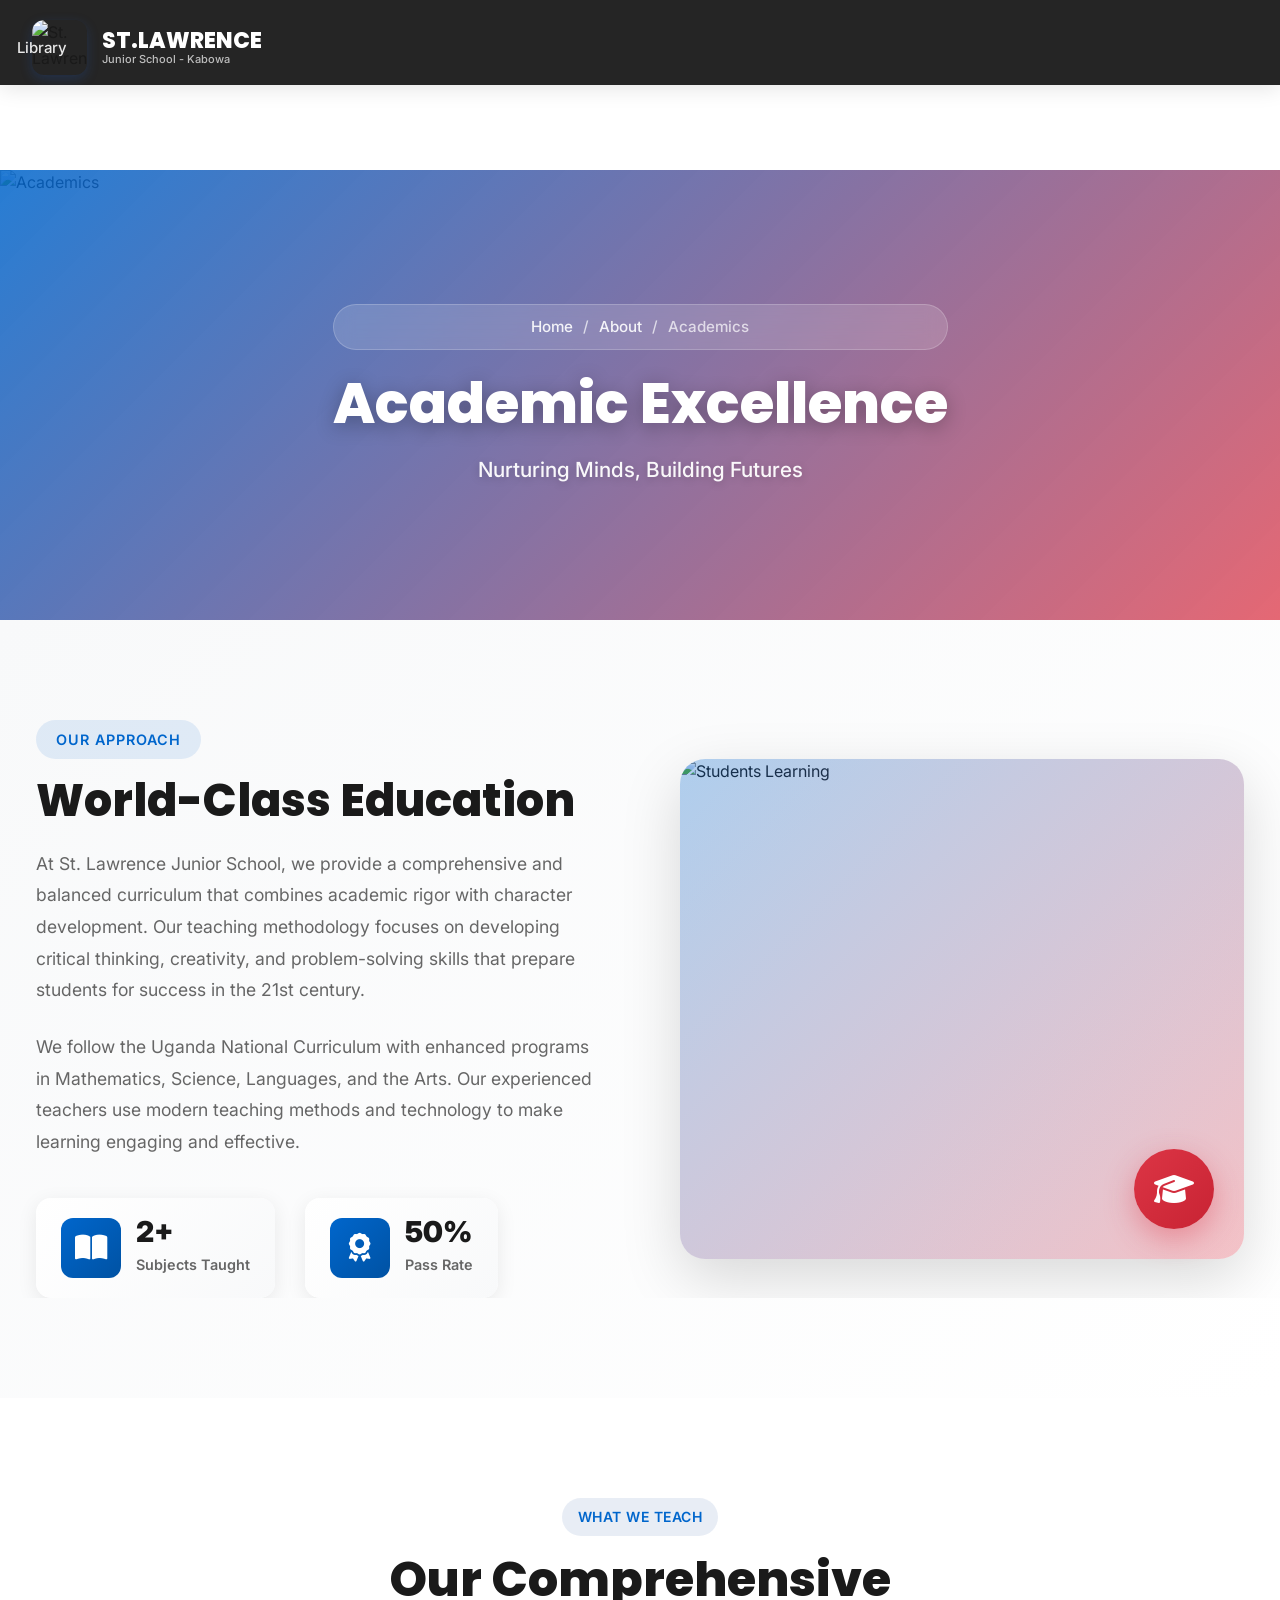
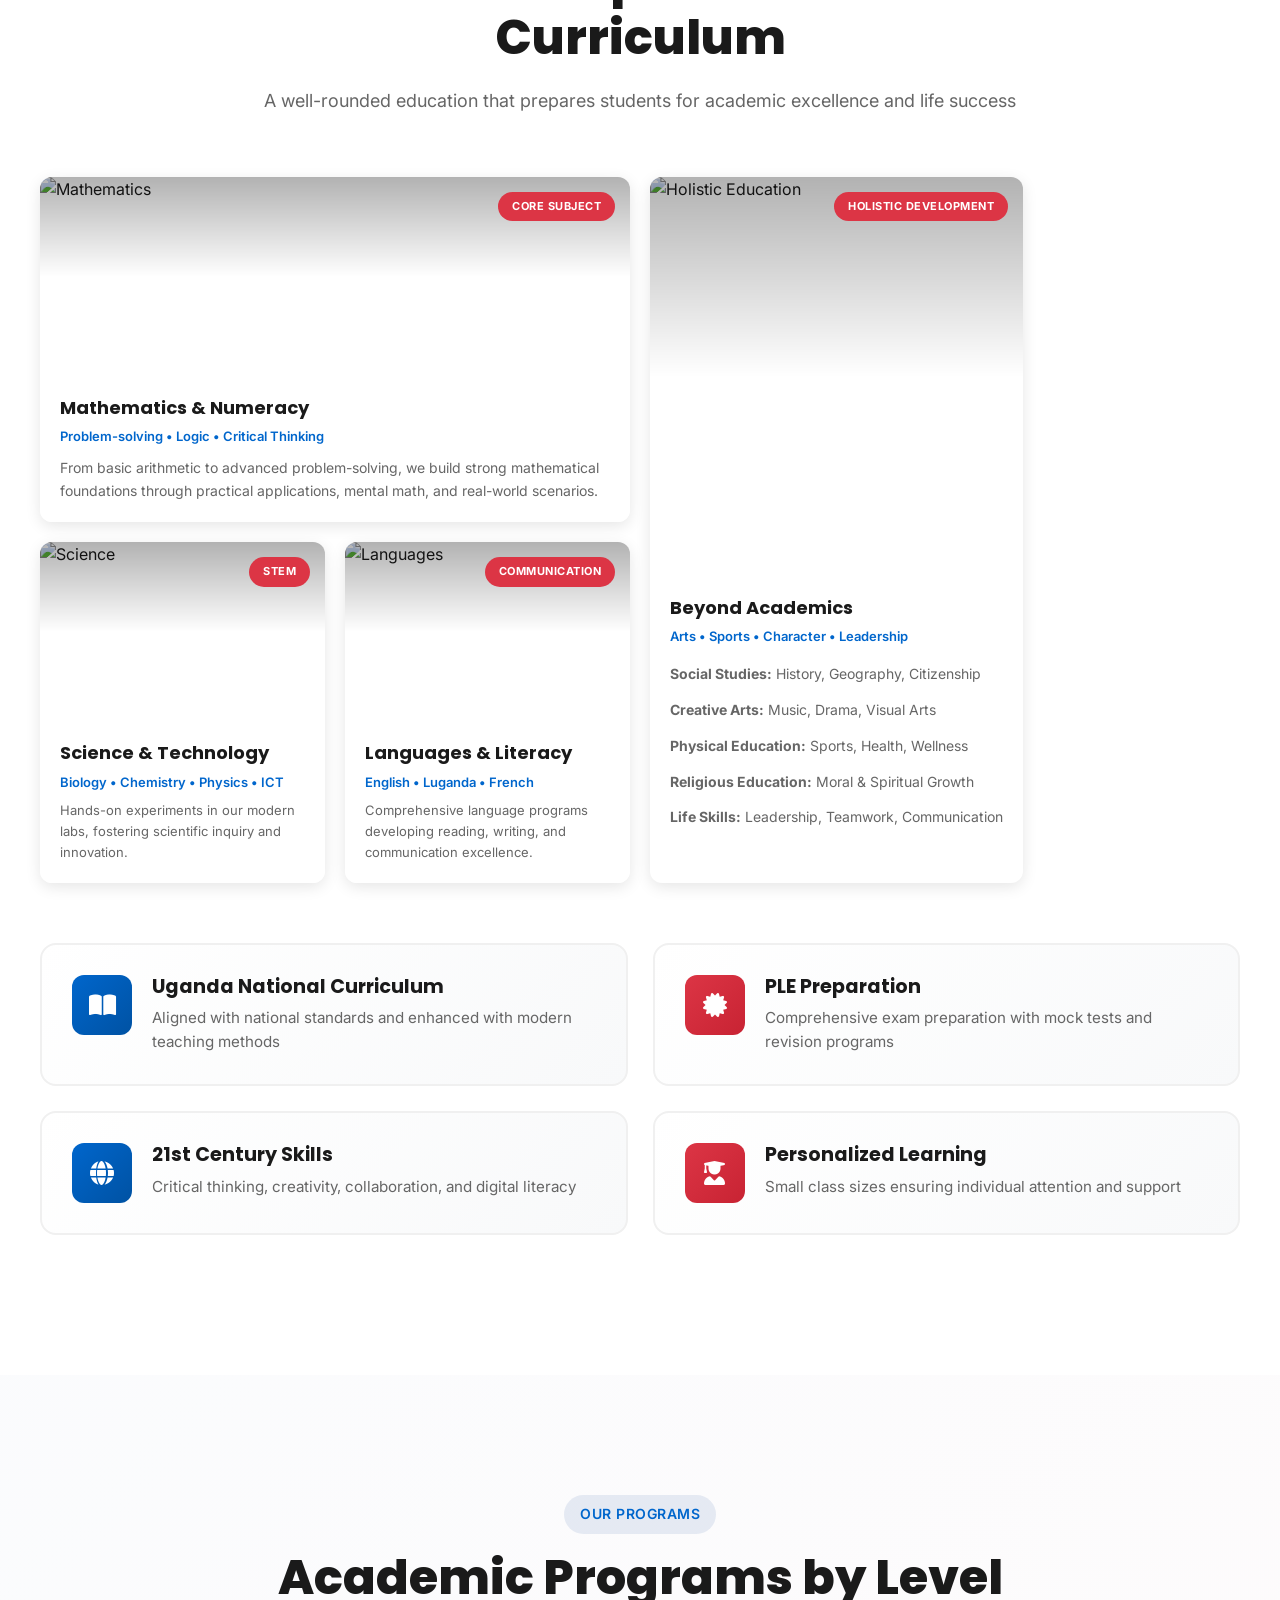
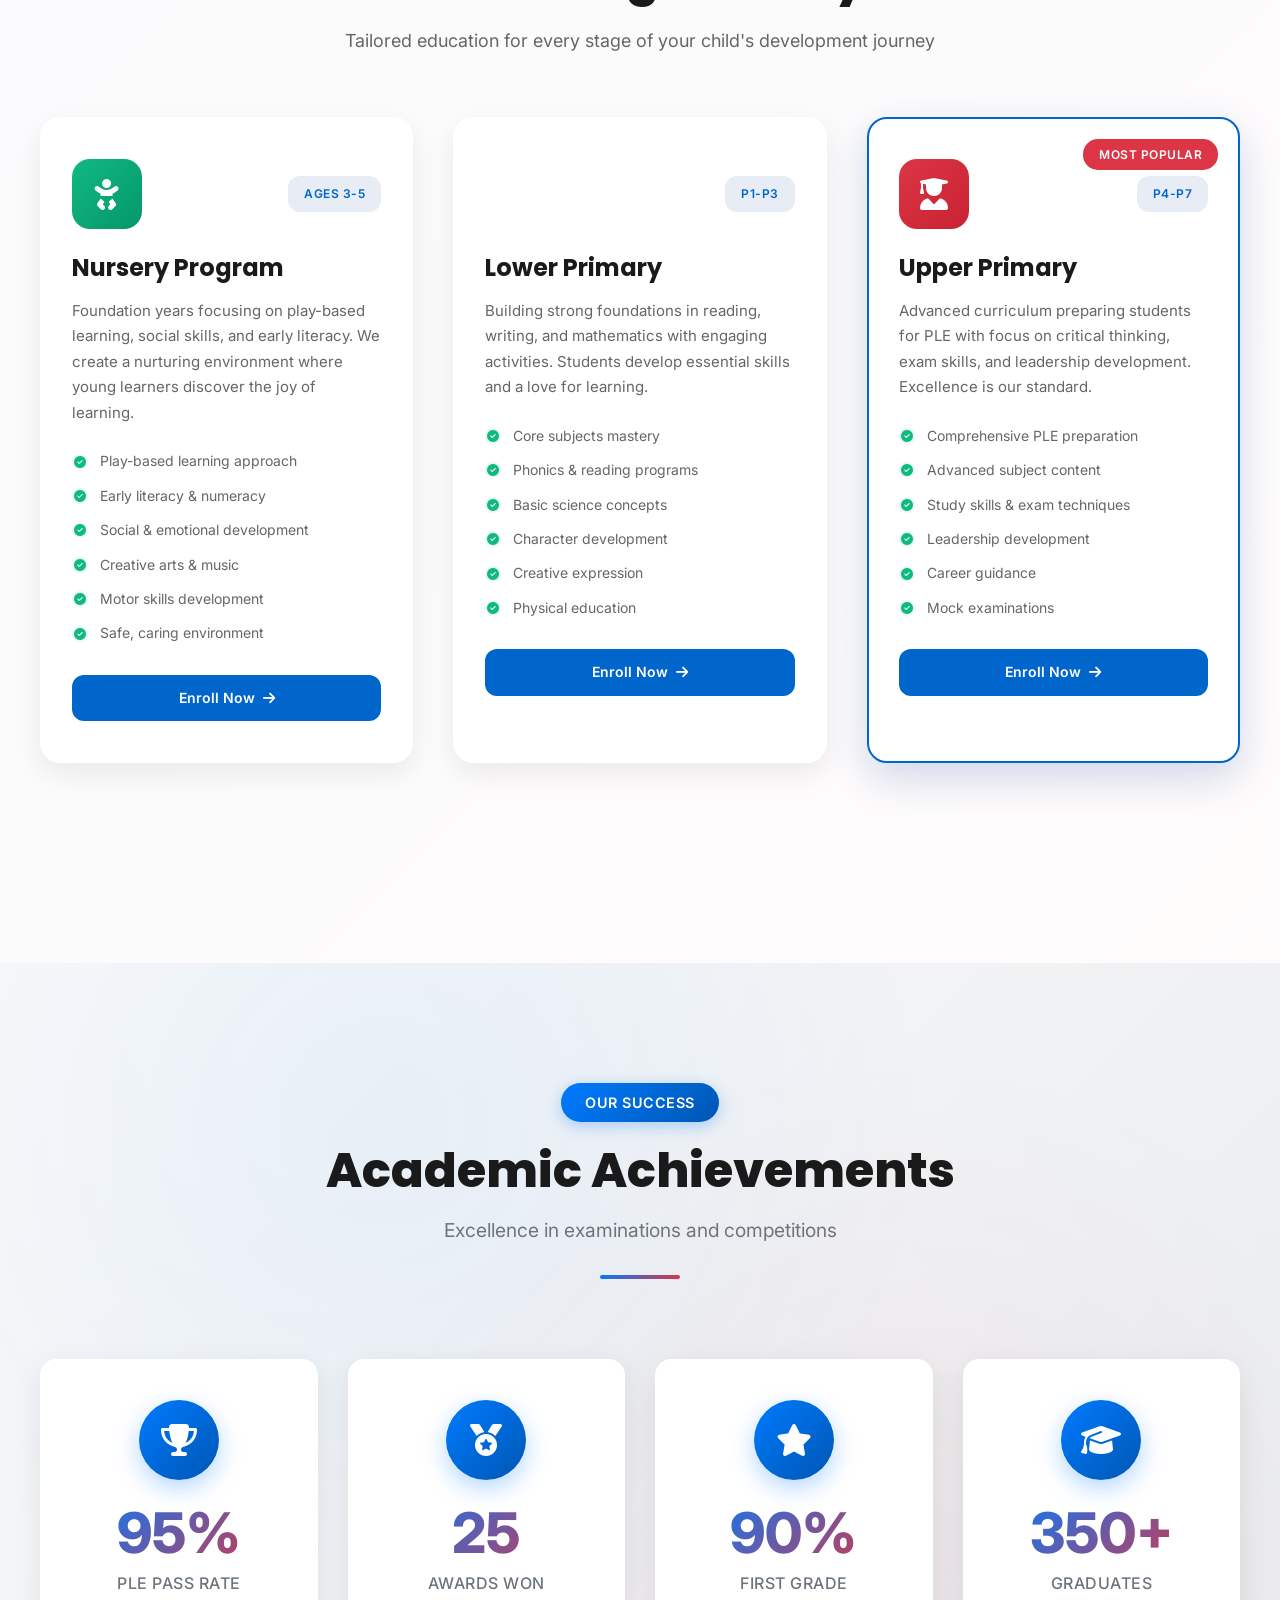
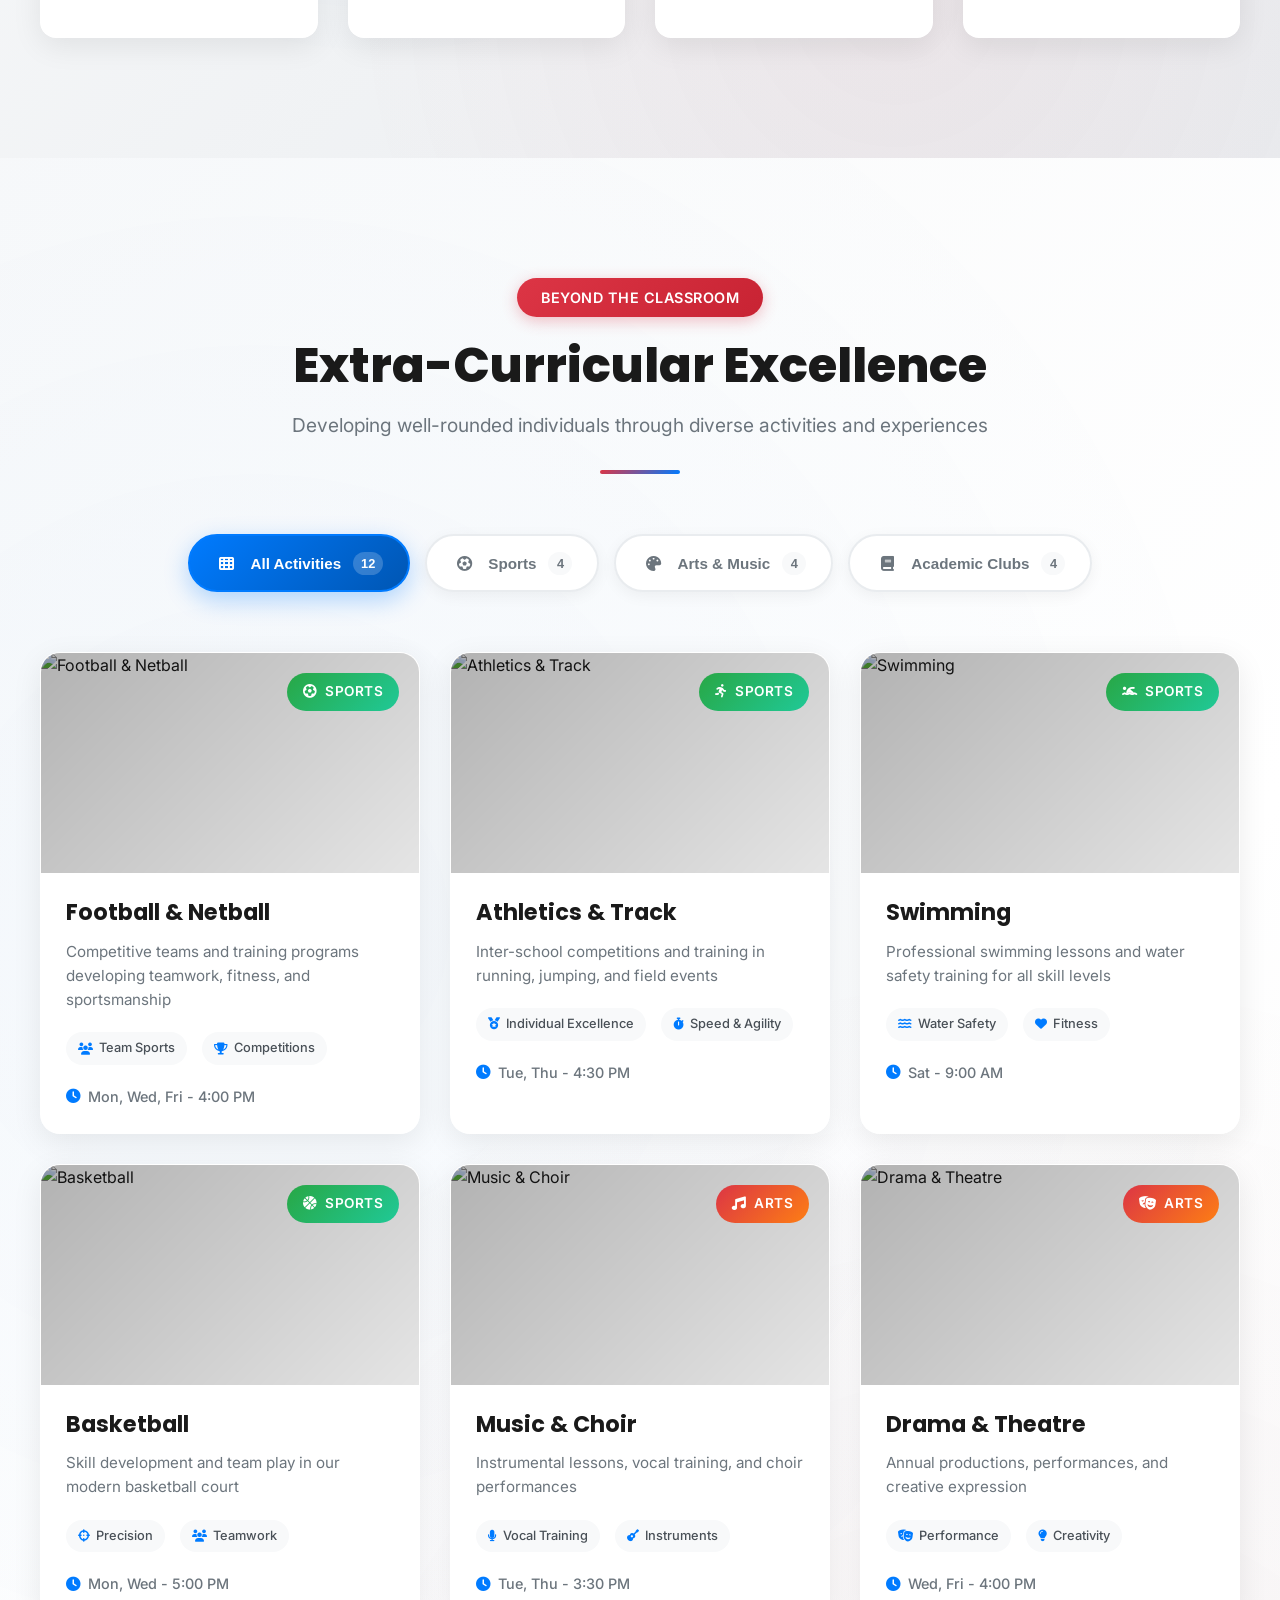
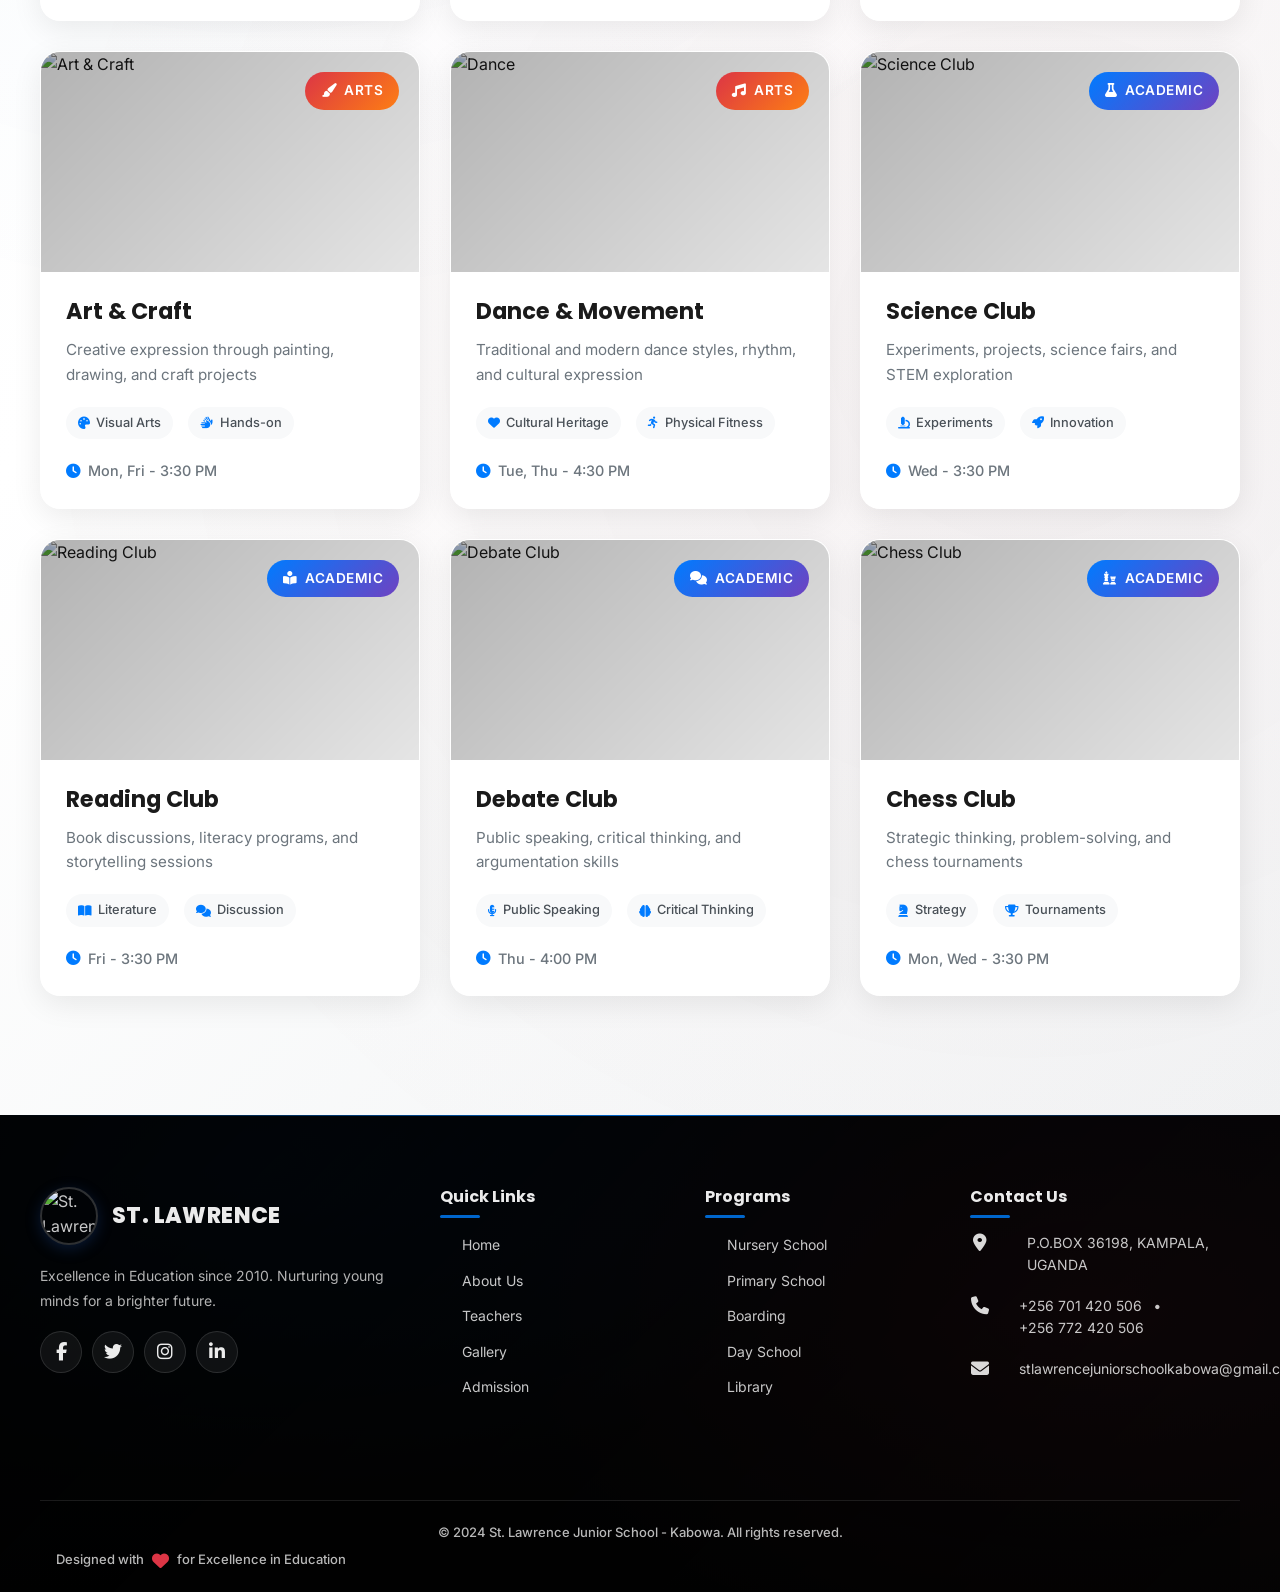
==== commit 5f9aa978: "Fix chatbot and back-to-top button visibility issues - Updated anti-shake-mobile.css to allow essent" ====
--- a/frontend/Academics.html
+++ b/frontend/Academics.html
@@ -1635,6 +1635,9 @@
     <!-- Anti-Shake Enforcer (Aggressive Animation Blocker) -->
     <script src="../js/anti-shake-enforcer.js"></script>
     
+    <!-- Floating Elements Fix (Chatbot & Back-to-Top) -->
+    <script src="../js/floating-elements-fix.js"></script>
+    
     <script>
         // Initialize AOS
         AOS.init({
--- a/css/anti-shake-mobile.css
+++ b/css/anti-shake-mobile.css
@@ -29,7 +29,54 @@
         will-change: auto !important;
     }
     
-    /* ========== COMPLETELY DISABLE HOVER EFFECTS ========== */
+    /* ========== ESSENTIAL FLOATING ELEMENTS - ALLOW FUNCTIONALITY ========== */
+    .chat-button,
+    .back-to-top,
+    #chatButton,
+    #backToTop {
+        /* Reset anti-shake rules for essential elements */
+        -webkit-animation: unset !important;
+        animation: unset !important;
+        -webkit-transition: opacity 0.3s ease, visibility 0.3s ease !important;
+        transition: opacity 0.3s ease, visibility 0.3s ease !important;
+        
+        /* Ensure they can be visible */
+        display: flex !important;
+        opacity: 1 !important;
+        visibility: visible !important;
+        pointer-events: auto !important;
+        
+        /* Stable positioning */
+        position: fixed !important;
+        z-index: 100010 !important;
+    }
+    
+    /* ========== CHATBOT SPECIFIC VISIBILITY ========== */
+    .chat-button,
+    #chatButton {
+        /* Always visible on mobile */
+        opacity: 1 !important;
+        visibility: visible !important;
+        display: flex !important;
+        
+        /* Proper positioning */
+        right: max(16px, env(safe-area-inset-right, 0px)) !important;
+        bottom: max(16px, env(safe-area-inset-bottom, 0px)) !important;
+    }
+    
+    /* ========== BACK-TO-TOP SPECIFIC VISIBILITY ========== */
+    .back-to-top,
+    #backToTop {
+        /* Allow normal show/hide behavior */
+        -webkit-transition: opacity 0.3s ease, visibility 0.3s ease, transform 0.3s ease !important;
+        transition: opacity 0.3s ease, visibility 0.3s ease, transform 0.3s ease !important;
+        
+        /* Proper positioning */
+        right: max(16px, env(safe-area-inset-right, 0px)) !important;
+        bottom: max(80px, env(safe-area-inset-bottom, 0px) + 70px) !important;
+    }
+    
+    /* ========== COMPLETELY DISABLE HOVER EFFECTS (EXCEPT ESSENTIAL) ========== */
     *:hover,
     *:focus,
     *:active {
@@ -39,6 +86,15 @@
         animation: none !important;
         -webkit-transition: none !important;
         transition: none !important;
+    }
+    
+    /* Allow hover effects for essential elements */
+    .chat-button:hover,
+    .back-to-top:hover,
+    #chatButton:hover,
+    #backToTop:hover {
+        -webkit-transition: opacity 0.2s ease, background-color 0.2s ease !important;
+        transition: opacity 0.2s ease, background-color 0.2s ease !important;
     }
     
     /* ========== DISABLE ALL SCALE TRANSFORMS ========== */
@@ -122,15 +178,29 @@
     /* ========== FLOATING ELEMENTS - ULTRA STABLE ========== */
     .chat-button,
     .back-to-top,
-    .hamburger {
-        -webkit-transform: translate3d(0, 0, 0) !important;
-        transform: translate3d(0, 0, 0) !important;
-        -webkit-animation: none !important;
-        animation: none !important;
-        -webkit-transition: opacity 0.1s ease !important;
-        transition: opacity 0.1s ease !important;
+    .hamburger,
+    #chatButton,
+    #backToTop {
+        /* Reset problematic rules for essential elements */
+        -webkit-transform: translate3d(0, 0, 0) !important;
+        transform: translate3d(0, 0, 0) !important;
+        -webkit-animation: unset !important;
+        animation: unset !important;
+        -webkit-transition: opacity 0.3s ease, visibility 0.3s ease !important;
+        transition: opacity 0.3s ease, visibility 0.3s ease !important;
         position: fixed !important;
-        will-change: opacity !important;
+        will-change: opacity, visibility !important;
+        
+        /* Ensure visibility */
+        display: flex !important;
+        pointer-events: auto !important;
+    }
+    
+    /* Chatbot always visible */
+    .chat-button,
+    #chatButton {
+        opacity: 1 !important;
+        visibility: visible !important;
     }
     
     /* ========== NAVIGATION ELEMENTS ========== */
@@ -346,9 +416,19 @@
     .back-to-top,
     .hamburger,
     .btn,
-    button {
-        -webkit-transition: opacity 0.1s linear !important;
-        transition: opacity 0.1s linear !important;
+    button,
+    #chatButton,
+    #backToTop {
+        -webkit-transition: opacity 0.3s ease, visibility 0.3s ease, background-color 0.2s ease !important;
+        transition: opacity 0.3s ease, visibility 0.3s ease, background-color 0.2s ease !important;
+    }
+    
+    /* Ensure chatbot is always visible */
+    .chat-button,
+    #chatButton {
+        opacity: 1 !important;
+        visibility: visible !important;
+        display: flex !important;
     }
 }
 
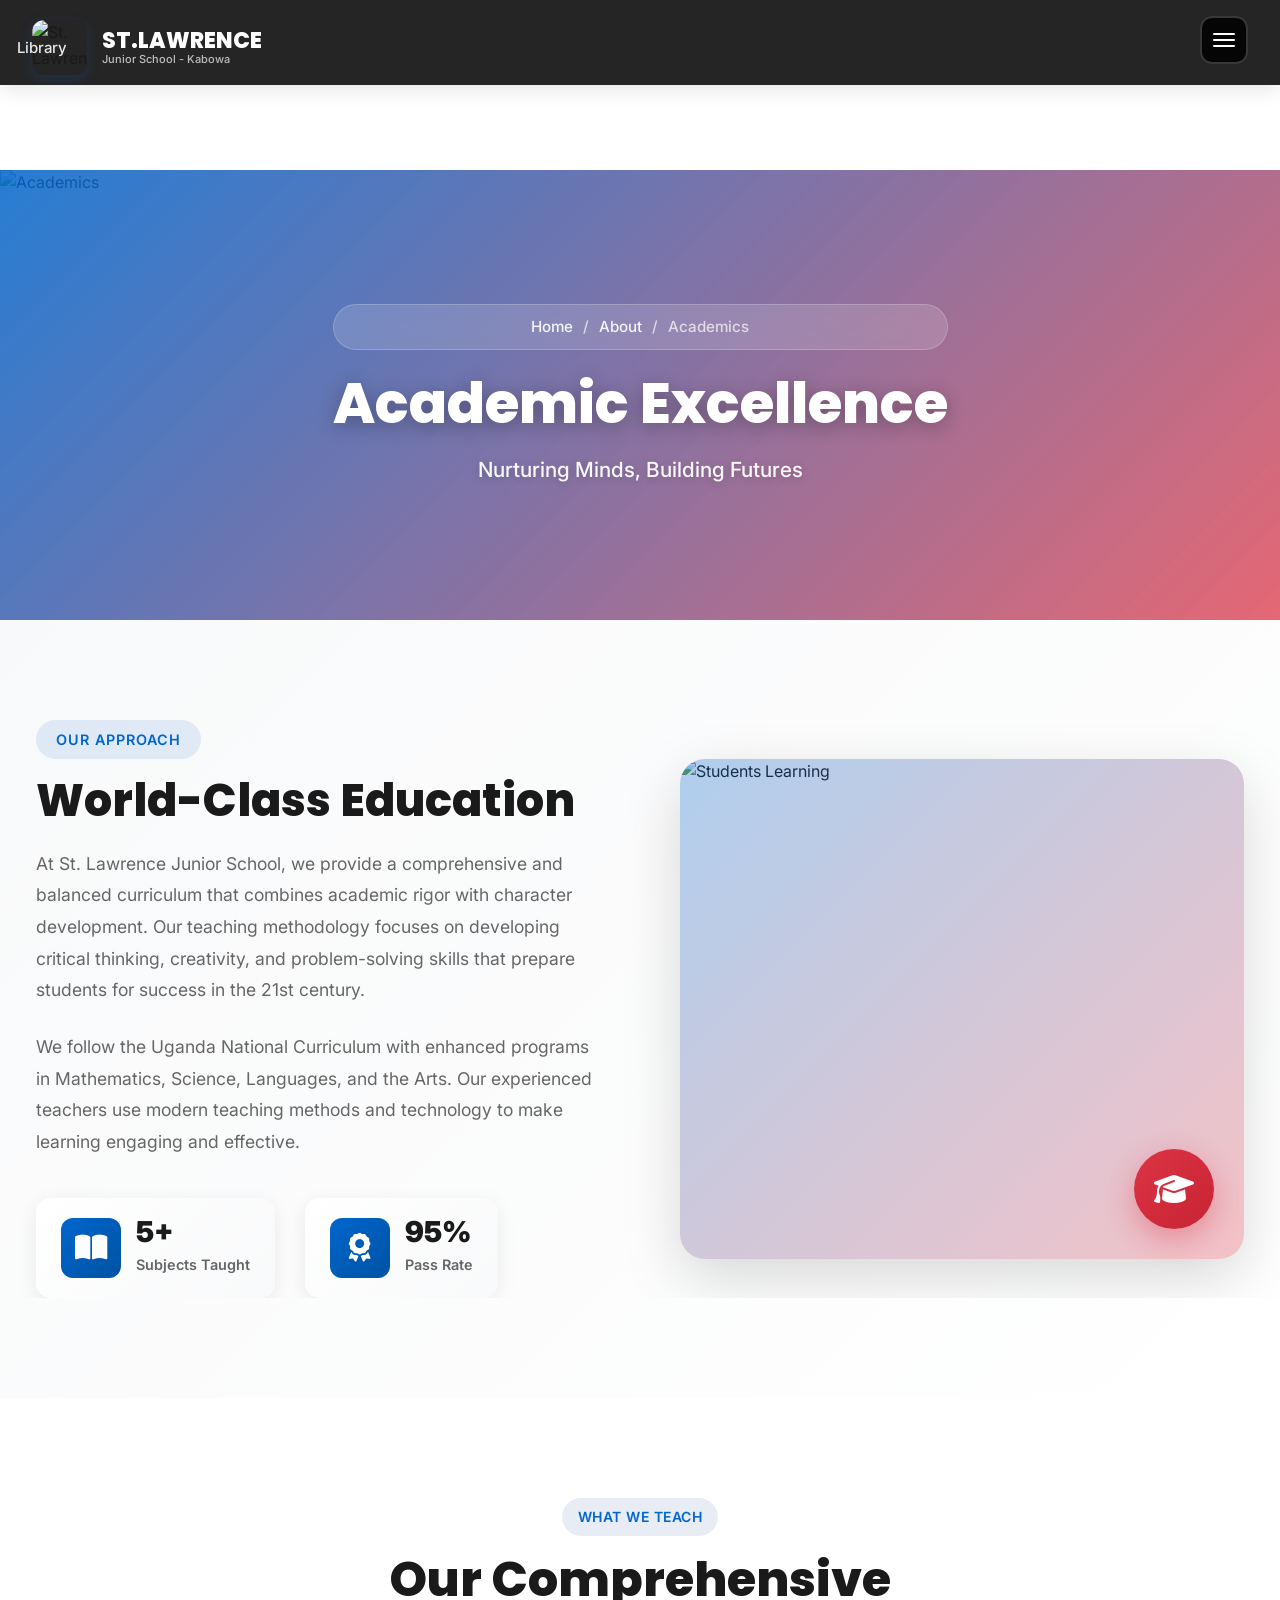
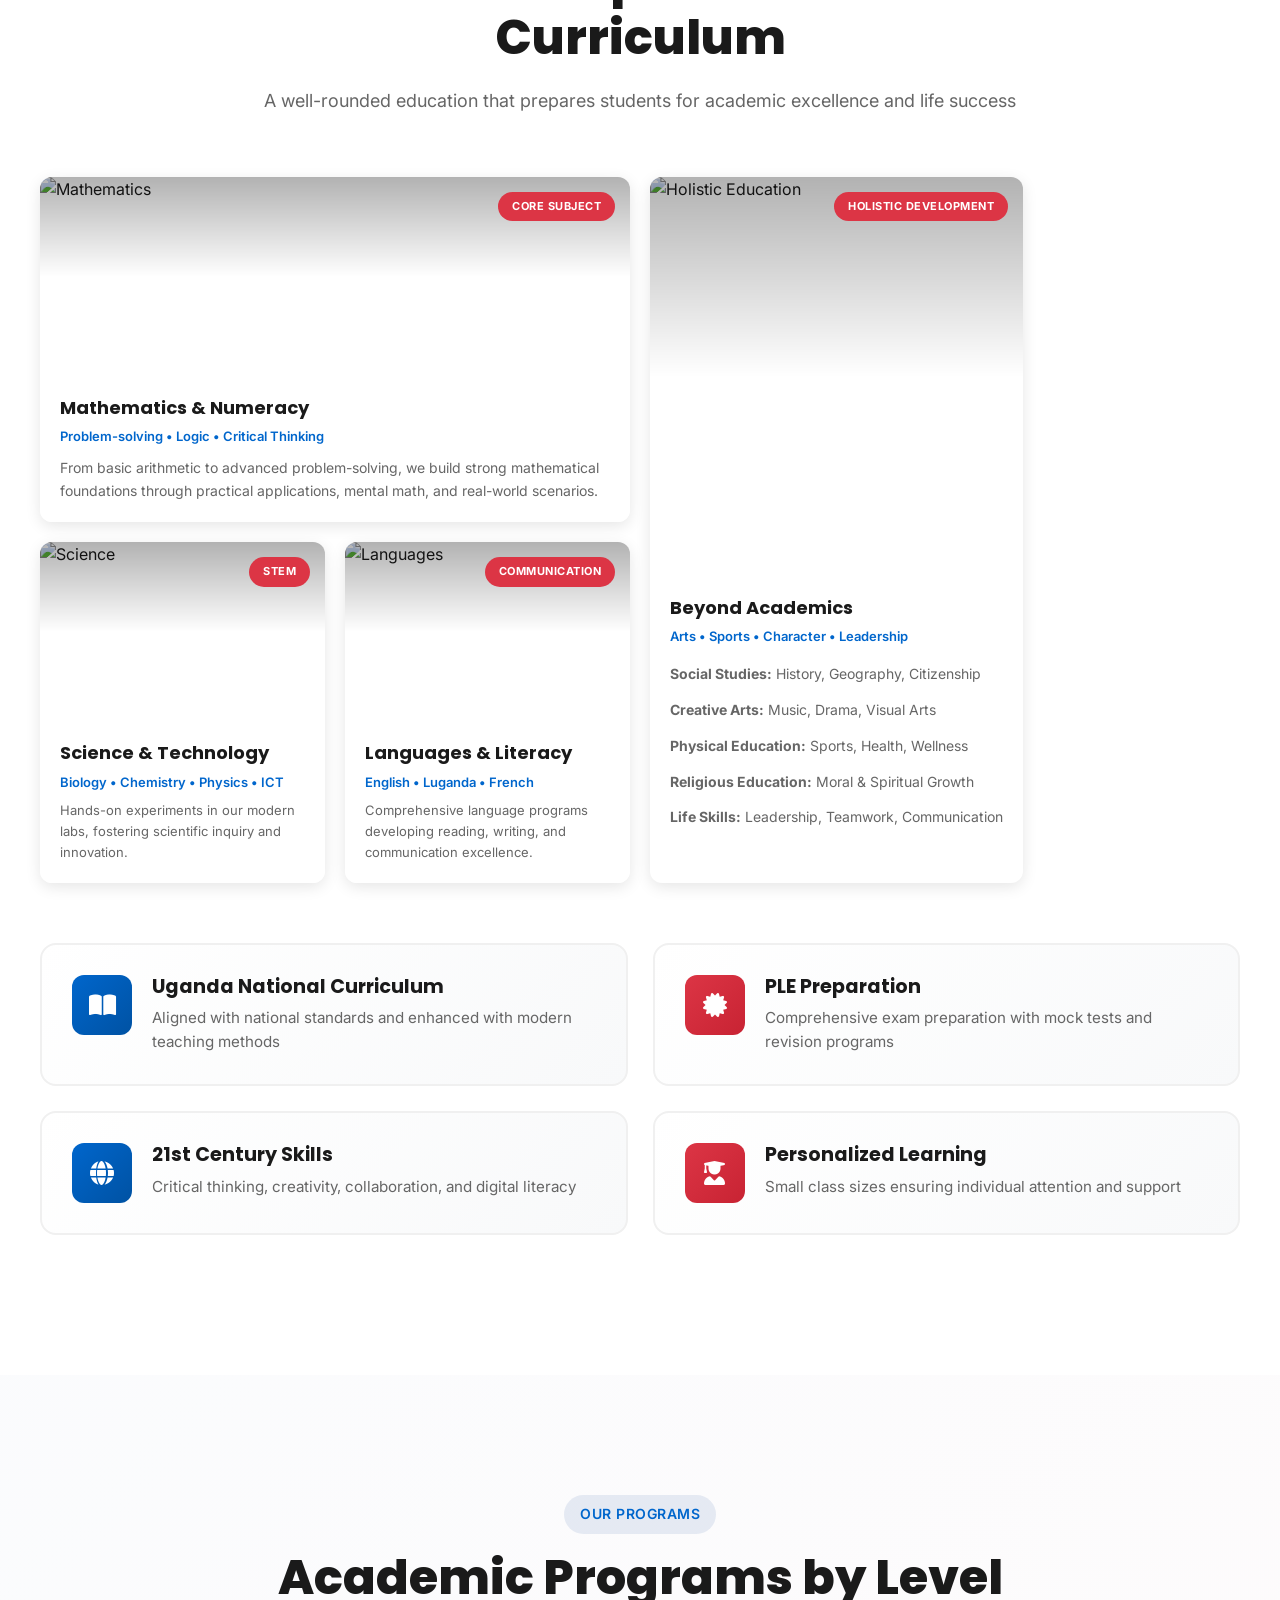
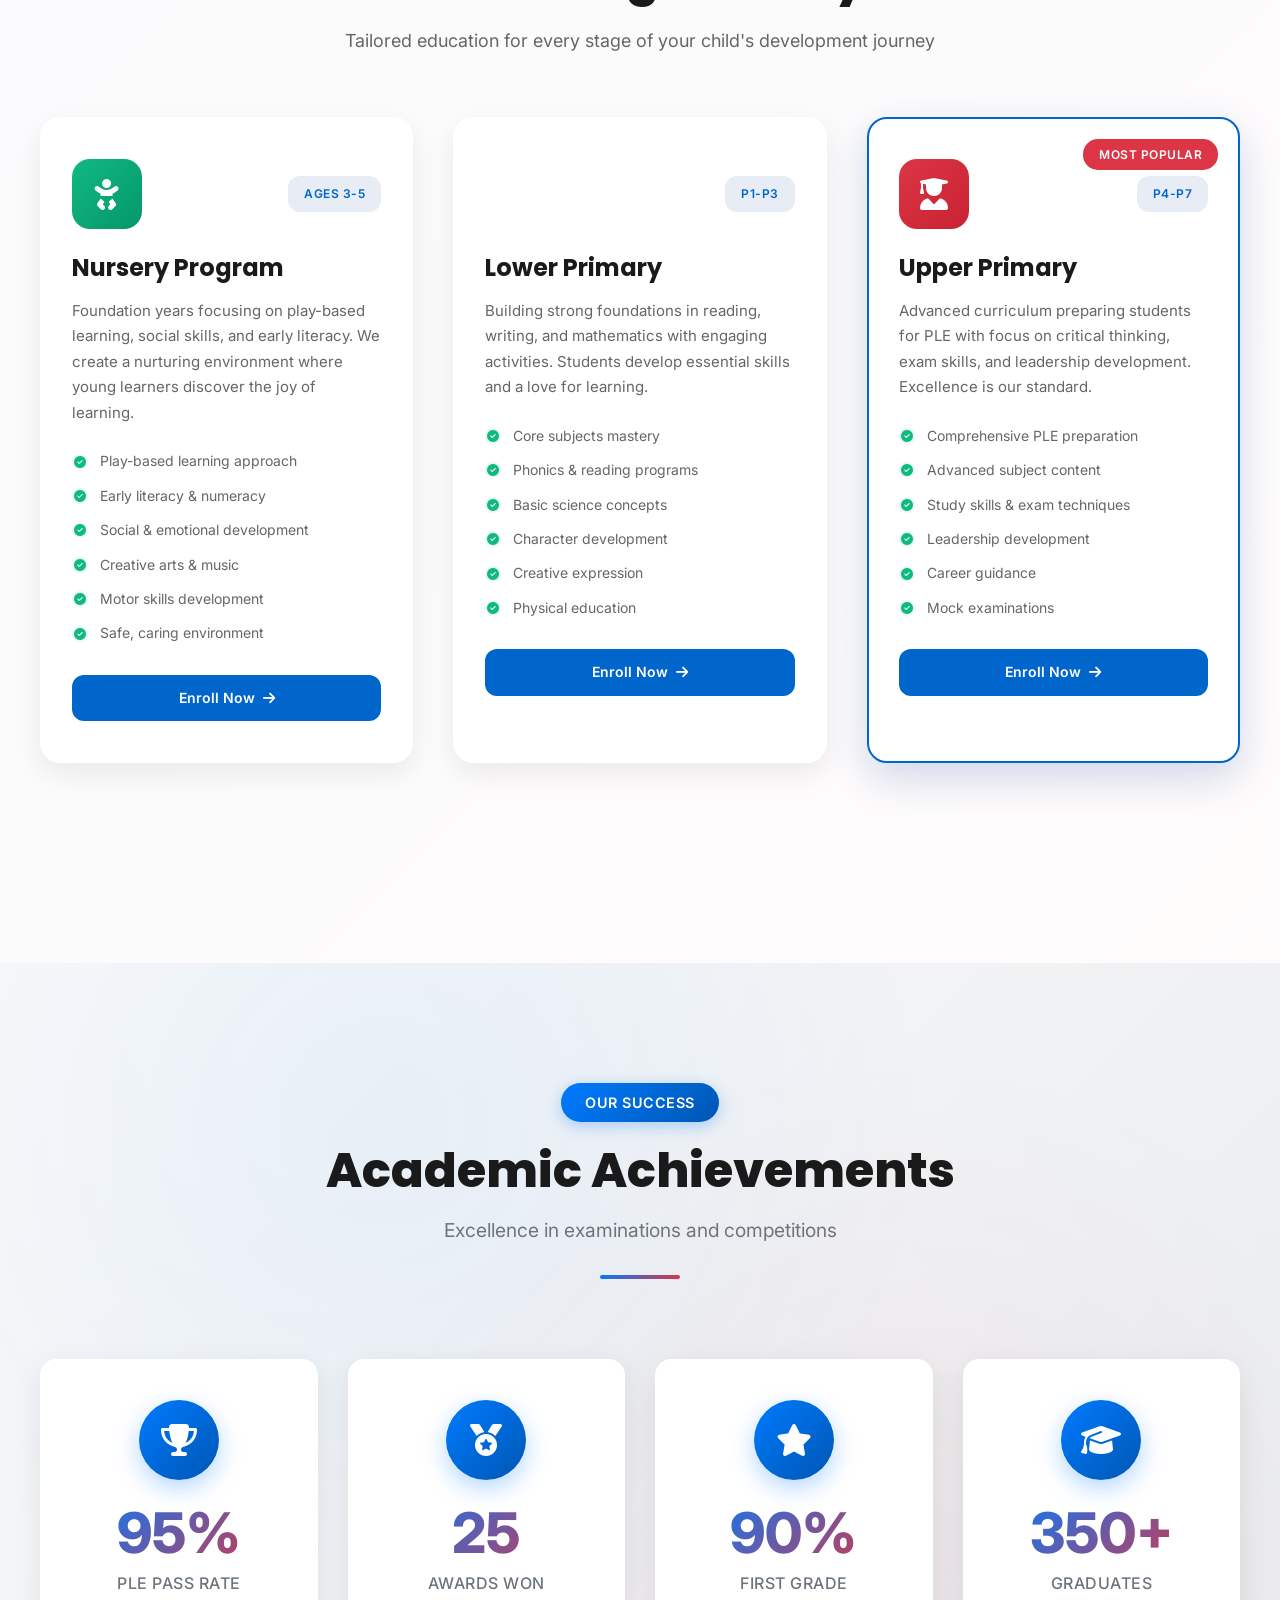
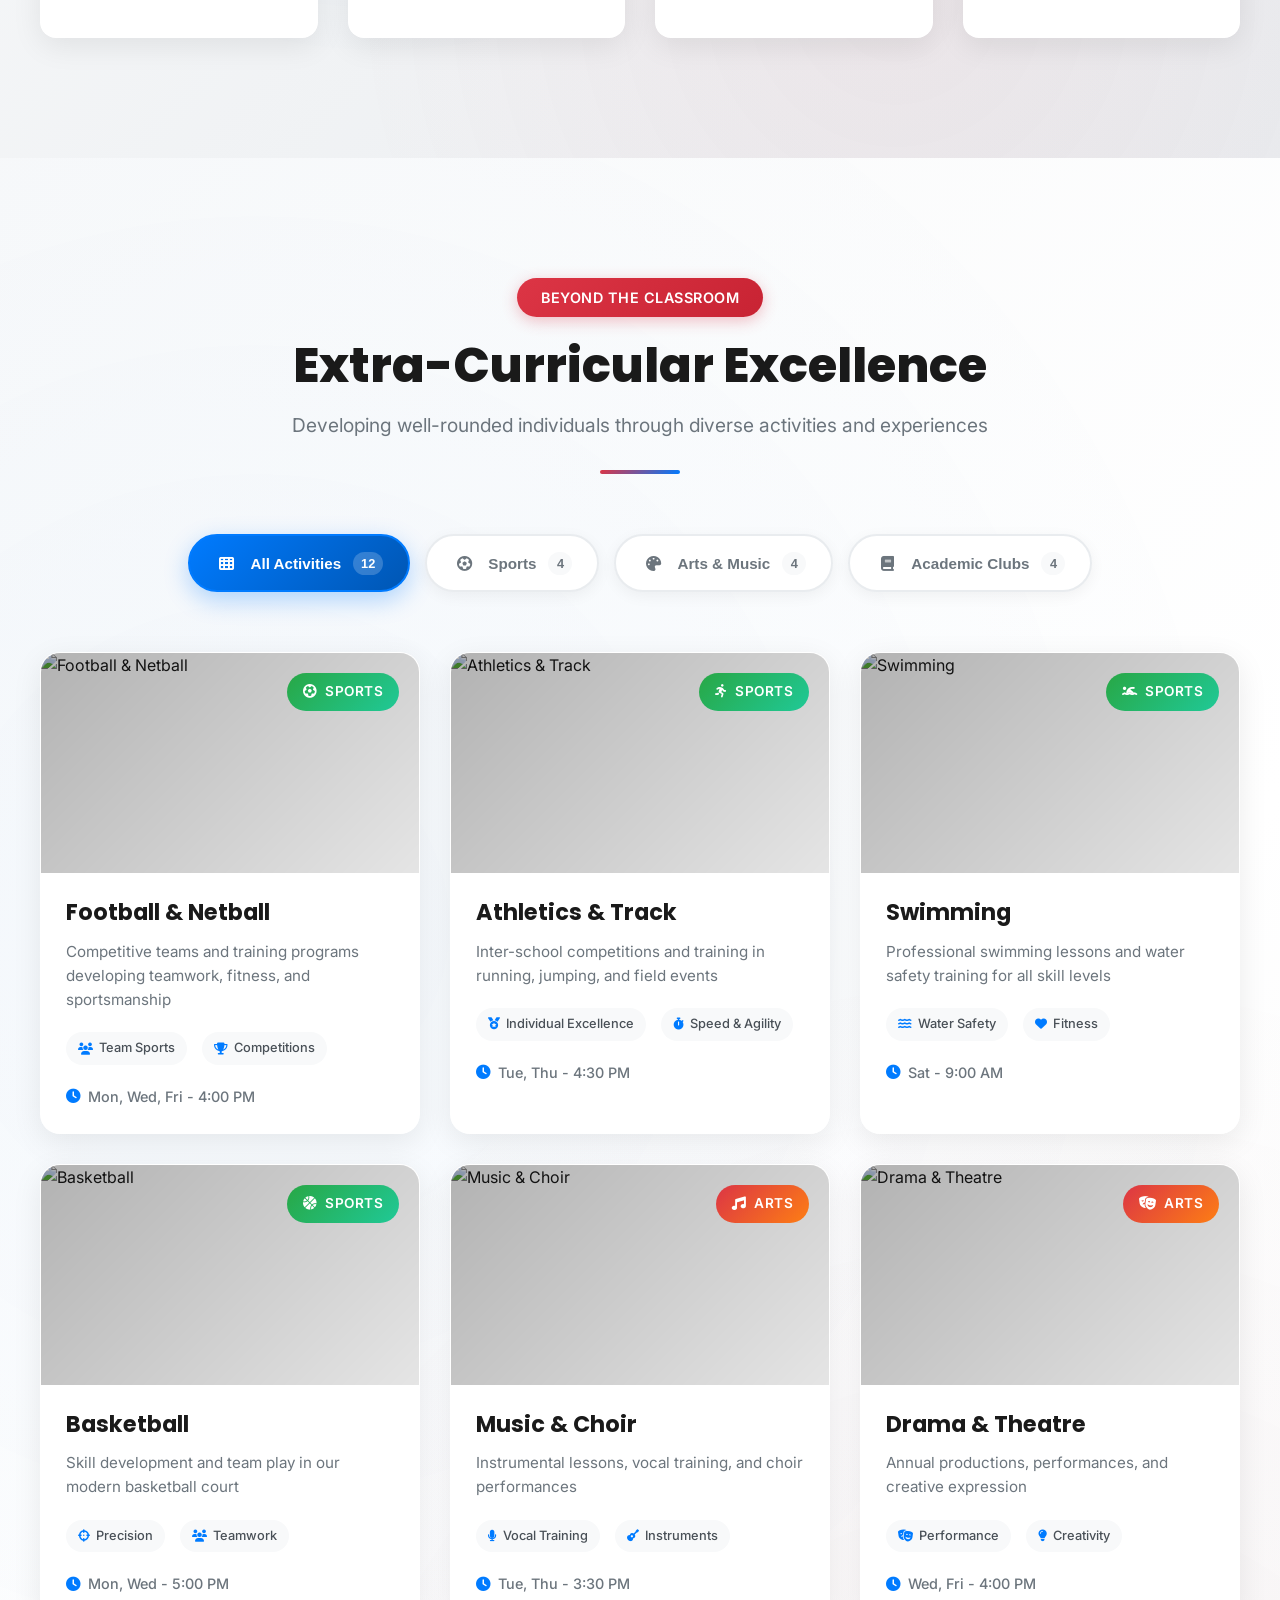
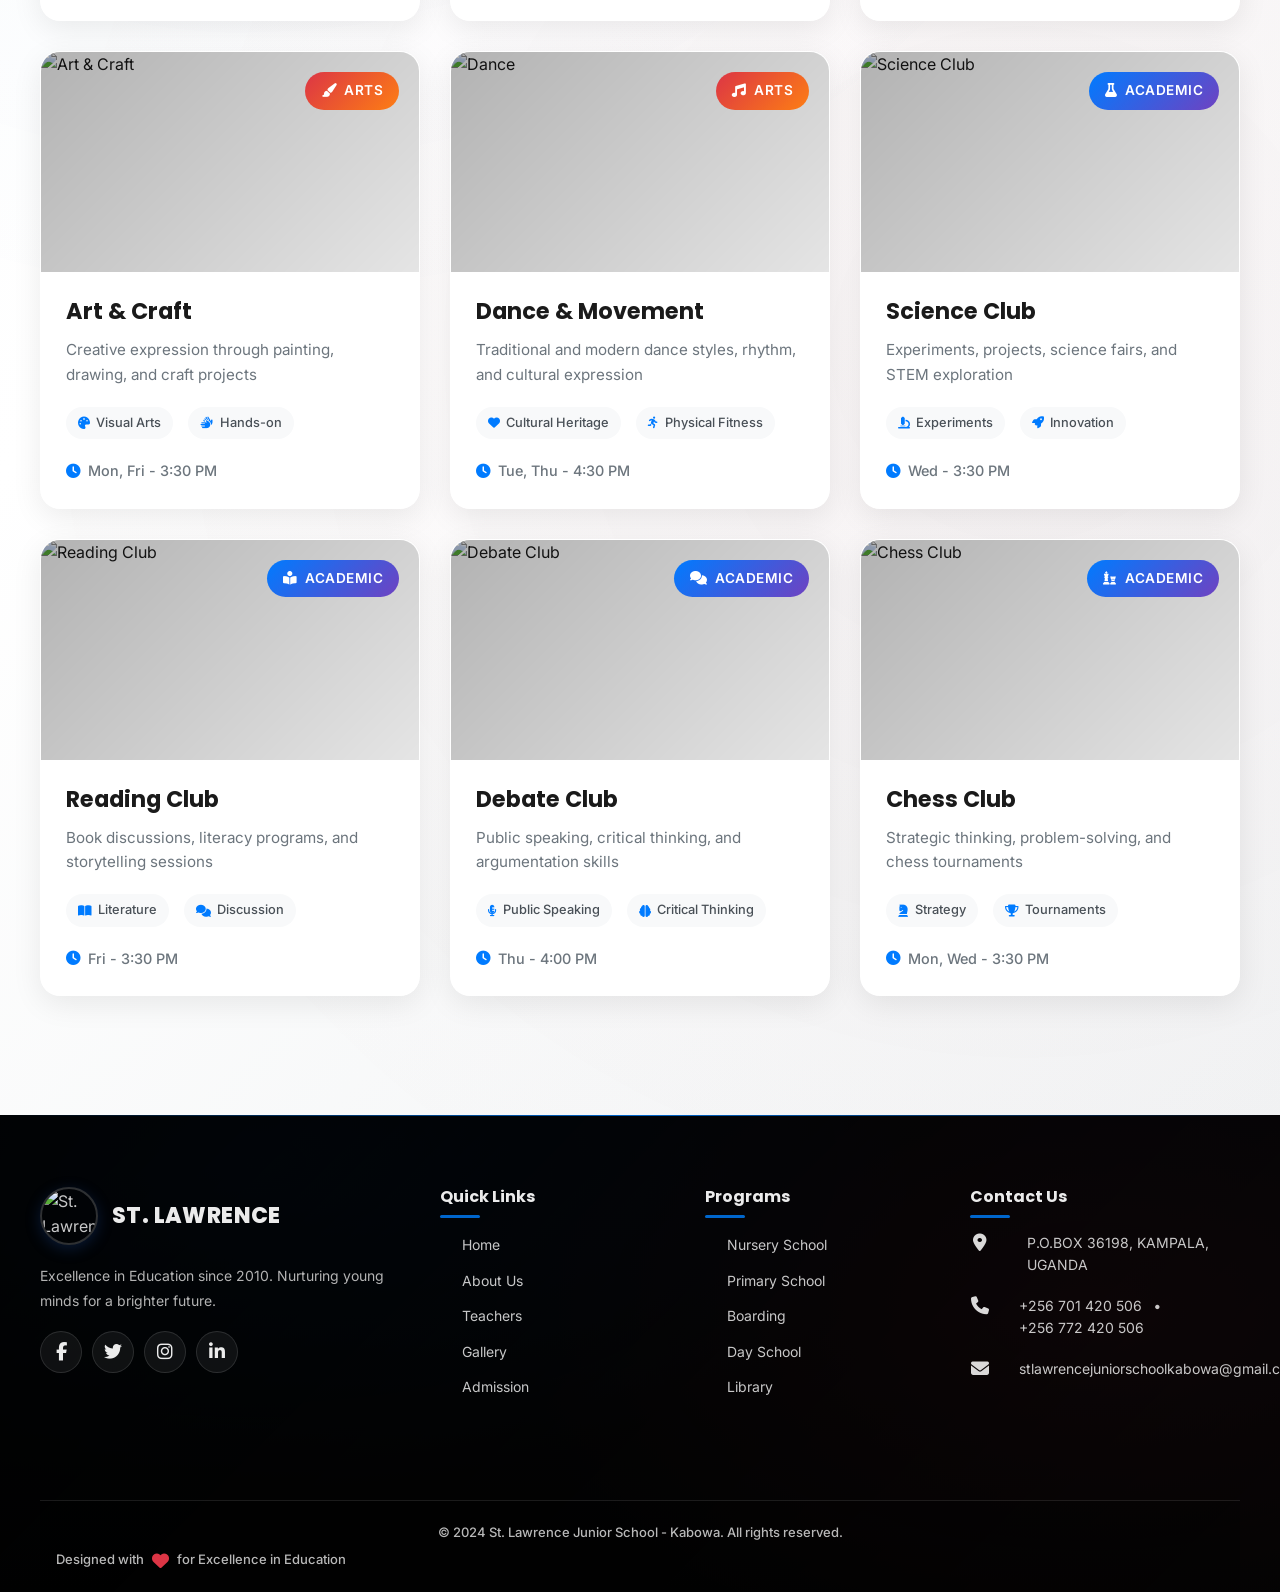
==== commit 5861a2c0: "Fix: Add dropdown navigation functionality to all pages - Added js/dropdown-fix.js to all pages with" ====
--- a/frontend/Academics.html
+++ b/frontend/Academics.html
@@ -1638,6 +1638,9 @@
     <!-- Floating Elements Fix (Chatbot & Back-to-Top) -->
     <script src="../js/floating-elements-fix.js"></script>
     
+    <!-- Dropdown Navigation Fix -->
+    <script src="../js/dropdown-fix.js"></script>
+    
     <script>
         // Initialize AOS
         AOS.init({
--- a/css/anti-shake-mobile.css
+++ b/css/anti-shake-mobile.css
@@ -1,161 +1,172 @@
 /* ========================================
-   ANTI-SHAKE MOBILE CSS
+   HYBRID ANTI-SHAKE MOBILE CSS
    St. Lawrence Junior School - Kabowa
    
-   AGGRESSIVE FIX for all shaking/jittery animations
-   This CSS completely eliminates shaking on mobile devices
+   NUCLEAR anti-shake with surgical navigation preservation
    ======================================== */
 
-/* ========== GLOBAL ANTI-SHAKE RULES ========== */
 @media (max-width: 768px) {
     
-    /* ========== FORCE STABLE RENDERING ========== */
+    /* ========== NUCLEAR OPTION - DISABLE ALL ANIMATIONS ========== */
     * {
-        /* Force hardware acceleration for ALL elements */
-        -webkit-transform: translate3d(0, 0, 0) !important;
-        transform: translate3d(0, 0, 0) !important;
-        -webkit-backface-visibility: hidden !important;
-        backface-visibility: hidden !important;
-        -webkit-perspective: 1000px !important;
-        perspective: 1000px !important;
-        
-        /* Disable ALL animations and transitions */
         -webkit-animation: none !important;
         animation: none !important;
         -webkit-transition: none !important;
         transition: none !important;
-        
-        /* Force stable positioning */
-        will-change: auto !important;
-    }
-    
-    /* ========== ESSENTIAL FLOATING ELEMENTS - ALLOW FUNCTIONALITY ========== */
+        -webkit-transform: translate3d(0, 0, 0) !important;
+        transform: translate3d(0, 0, 0) !important;
+    }
+    
+    /* ========== SURGICAL NAVIGATION PRESERVATION ========== */
+    
+    /* ONLY navigation dropdowns get transitions */
+    .dropdown,
+    .dropdown-menu,
+    .mobile-submenu,
+    .nav-dropdown,
+    .submenu,
+    .mobile-expandable,
+    .nav-menu,
+    #navMenu {
+        -webkit-transition: all 0.3s ease !important;
+        transition: all 0.3s ease !important;
+    }
+    
+    /* ONLY navigation links get hover transitions */
+    .nav-link,
+    .nav-link-mobile,
+    .dropdown-toggle,
+    .nav-item a,
+    .hamburger,
+    #hamburger {
+        -webkit-transition: color 0.2s ease, background-color 0.2s ease, opacity 0.2s ease !important;
+        transition: color 0.2s ease, background-color 0.2s ease, opacity 0.2s ease !important;
+    }
+    
+    /* ONLY hamburger spans get transform transitions */
+    .hamburger span {
+        -webkit-transition: all 0.3s ease !important;
+        transition: all 0.3s ease !important;
+    }
+    
+    /* ONLY essential floating elements get specific transitions */
     .chat-button,
+    #chatButton {
+        -webkit-transition: opacity 0.3s ease, background-color 0.2s ease !important;
+        transition: opacity 0.3s ease, background-color 0.2s ease !important;
+    }
+    
     .back-to-top,
-    #chatButton,
     #backToTop {
-        /* Reset anti-shake rules for essential elements */
-        -webkit-animation: unset !important;
-        animation: unset !important;
         -webkit-transition: opacity 0.3s ease, visibility 0.3s ease !important;
         transition: opacity 0.3s ease, visibility 0.3s ease !important;
-        
-        /* Ensure they can be visible */
-        display: flex !important;
-        opacity: 1 !important;
-        visibility: visible !important;
-        pointer-events: auto !important;
-        
-        /* Stable positioning */
-        position: fixed !important;
-        z-index: 100010 !important;
-    }
-    
-    /* ========== CHATBOT SPECIFIC VISIBILITY ========== */
+    }
+    
+    /* ONLY form elements get basic transitions */
+    .btn,
+    button,
+    input,
+    textarea,
+    select {
+        -webkit-transition: opacity 0.2s ease, background-color 0.2s ease, border-color 0.2s ease !important;
+        transition: opacity 0.2s ease, background-color 0.2s ease, border-color 0.2s ease !important;
+    }
+    
+    /* ========== FORCE ESSENTIAL ELEMENTS VISIBLE ========== */
+    
+    /* Chatbot - ULTRA HIGH PRIORITY - ALWAYS VISIBLE */
     .chat-button,
     #chatButton {
-        /* Always visible on mobile */
         opacity: 1 !important;
         visibility: visible !important;
         display: flex !important;
-        
-        /* Proper positioning */
-        right: max(16px, env(safe-area-inset-right, 0px)) !important;
-        bottom: max(16px, env(safe-area-inset-bottom, 0px)) !important;
-    }
-    
-    /* ========== BACK-TO-TOP SPECIFIC VISIBILITY ========== */
+        pointer-events: auto !important;
+        cursor: pointer !important;
+        position: fixed !important;
+        z-index: 999999 !important;
+        right: 16px !important;
+        bottom: 16px !important;
+        width: 60px !important;
+        height: 60px !important;
+        background: #0066cc !important;
+        border-radius: 50% !important;
+        color: white !important;
+        align-items: center !important;
+        justify-content: center !important;
+        font-size: 24px !important;
+        box-shadow: 0 4px 12px rgba(0,0,0,0.3) !important;
+        -webkit-transform: translate3d(0, 0, 0) !important;
+        transform: translate3d(0, 0, 0) !important;
+    }
+    
+    /* Back-to-top - ULTRA HIGH PRIORITY - FUNCTIONAL */
     .back-to-top,
     #backToTop {
-        /* Allow normal show/hide behavior */
-        -webkit-transition: opacity 0.3s ease, visibility 0.3s ease, transform 0.3s ease !important;
-        transition: opacity 0.3s ease, visibility 0.3s ease, transform 0.3s ease !important;
-        
-        /* Proper positioning */
-        right: max(16px, env(safe-area-inset-right, 0px)) !important;
-        bottom: max(80px, env(safe-area-inset-bottom, 0px) + 70px) !important;
-    }
-    
-    /* ========== COMPLETELY DISABLE HOVER EFFECTS (EXCEPT ESSENTIAL) ========== */
-    *:hover,
-    *:focus,
-    *:active {
-        -webkit-transform: translate3d(0, 0, 0) !important;
-        transform: translate3d(0, 0, 0) !important;
-        -webkit-animation: none !important;
-        animation: none !important;
-        -webkit-transition: none !important;
-        transition: none !important;
-    }
-    
-    /* Allow hover effects for essential elements */
-    .chat-button:hover,
-    .back-to-top:hover,
-    #chatButton:hover,
-    #backToTop:hover {
-        -webkit-transition: opacity 0.2s ease, background-color 0.2s ease !important;
-        transition: opacity 0.2s ease, background-color 0.2s ease !important;
-    }
-    
-    /* ========== DISABLE ALL SCALE TRANSFORMS ========== */
-    * {
-        -webkit-transform: translate3d(0, 0, 0) scale(1) !important;
-        transform: translate3d(0, 0, 0) scale(1) !important;
-    }
-    
-    /* ========== SPECIFIC ELEMENT FIXES ========== */
-    
-    /* Images - Complete stability */
-    img,
-    picture,
-    svg {
-        -webkit-transform: translate3d(0, 0, 0) !important;
-        transform: translate3d(0, 0, 0) !important;
-        -webkit-animation: none !important;
-        animation: none !important;
-        -webkit-transition: none !important;
-        transition: none !important;
-        -webkit-filter: none !important;
-        filter: none !important;
-        will-change: auto !important;
-        position: relative !important;
-    }
-    
-    /* Icons - Force stability */
-    i,
-    .icon,
-    .fa,
-    .fas,
-    .far,
-    .fab,
-    .fal {
-        -webkit-transform: translate3d(0, 0, 0) !important;
-        transform: translate3d(0, 0, 0) !important;
-        -webkit-animation: none !important;
-        animation: none !important;
-        -webkit-transition: none !important;
-        transition: none !important;
-        display: inline-block !important;
-        vertical-align: middle !important;
-    }
-    
-    /* Buttons and Interactive Elements */
+        display: flex !important;
+        pointer-events: auto !important;
+        cursor: pointer !important;
+        position: fixed !important;
+        z-index: 999998 !important;
+        right: 16px !important;
+        bottom: 90px !important;
+        width: 50px !important;
+        height: 50px !important;
+        background: #333 !important;
+        border-radius: 50% !important;
+        color: white !important;
+        align-items: center !important;
+        justify-content: center !important;
+        font-size: 20px !important;
+        box-shadow: 0 4px 12px rgba(0,0,0,0.3) !important;
+        -webkit-transform: translate3d(0, 0, 0) !important;
+        transform: translate3d(0, 0, 0) !important;
+    }
+    
+    /* Hamburger menu - ULTRA HIGH PRIORITY - FUNCTIONAL */
+    .hamburger,
+    #hamburger {
+        pointer-events: auto !important;
+        cursor: pointer !important;
+        position: fixed !important;
+        z-index: 999997 !important;
+        top: 16px !important;
+        right: 16px !important;
+        -webkit-transform: translate3d(0, 0, 0) !important;
+        transform: translate3d(0, 0, 0) !important;
+    }
+    
+    /* Navigation menu - FUNCTIONAL */
+    .nav-menu,
+    #navMenu {
+        pointer-events: auto !important;
+    }
+    
+    /* All interactive elements - FUNCTIONAL */
+    .dropdown,
+    .dropdown-menu,
+    .mobile-submenu,
+    .nav-dropdown,
+    .submenu,
+    .mobile-expandable,
+    .nav-link,
+    .nav-link-mobile,
+    .dropdown-toggle,
+    .nav-item a,
+    .btn,
     button,
-    .btn,
-    .button,
     a,
     input,
     textarea,
     select {
-        -webkit-transform: translate3d(0, 0, 0) !important;
-        transform: translate3d(0, 0, 0) !important;
-        -webkit-animation: none !important;
-        animation: none !important;
-        -webkit-transition: opacity 0.1s ease !important;
-        transition: opacity 0.1s ease !important;
-    }
-    
-    /* Cards and Containers */
+        pointer-events: auto !important;
+        cursor: pointer !important;
+    }
+    
+    /* ========== STABILIZE ALL VISUAL ELEMENTS ========== */
+    img,
+    picture,
+    svg,
+    video,
     .card,
     .program-card,
     .subject-card,
@@ -169,51 +180,8 @@
     .process-step-card {
         -webkit-transform: translate3d(0, 0, 0) !important;
         transform: translate3d(0, 0, 0) !important;
-        -webkit-animation: none !important;
-        animation: none !important;
-        -webkit-transition: none !important;
-        transition: none !important;
-    }
-    
-    /* ========== FLOATING ELEMENTS - ULTRA STABLE ========== */
-    .chat-button,
-    .back-to-top,
-    .hamburger,
-    #chatButton,
-    #backToTop {
-        /* Reset problematic rules for essential elements */
-        -webkit-transform: translate3d(0, 0, 0) !important;
-        transform: translate3d(0, 0, 0) !important;
-        -webkit-animation: unset !important;
-        animation: unset !important;
-        -webkit-transition: opacity 0.3s ease, visibility 0.3s ease !important;
-        transition: opacity 0.3s ease, visibility 0.3s ease !important;
-        position: fixed !important;
-        will-change: opacity, visibility !important;
-        
-        /* Ensure visibility */
-        display: flex !important;
-        pointer-events: auto !important;
-    }
-    
-    /* Chatbot always visible */
-    .chat-button,
-    #chatButton {
-        opacity: 1 !important;
-        visibility: visible !important;
-    }
-    
-    /* ========== NAVIGATION ELEMENTS ========== */
-    .nav-menu,
-    .navbar,
-    .header,
-    .logo {
-        -webkit-transform: translate3d(0, 0, 0) !important;
-        transform: translate3d(0, 0, 0) !important;
-        -webkit-animation: none !important;
-        animation: none !important;
-        -webkit-transition: none !important;
-        transition: none !important;
+        -webkit-backface-visibility: hidden !important;
+        backface-visibility: hidden !important;
     }
     
     /* ========== DISABLE AOS ANIMATIONS COMPLETELY ========== */
@@ -224,13 +192,28 @@
         transform: translate3d(0, 0, 0) !important;
         -webkit-animation: none !important;
         animation: none !important;
-        -webkit-transition: none !important;
-        transition: none !important;
         opacity: 1 !important;
         visibility: visible !important;
     }
     
-    /* ========== DISABLE KEYFRAME ANIMATIONS ========== */
+    /* ========== DISABLE PARALLAX EFFECTS ========== */
+    .parallax,
+    .parallax-element,
+    .background-parallax {
+        -webkit-transform: translate3d(0, 0, 0) !important;
+        transform: translate3d(0, 0, 0) !important;
+        background-attachment: scroll !important;
+    }
+    
+    /* ========== OVERRIDE ALL HOVER EFFECTS ========== */
+    *:hover {
+        -webkit-transform: translate3d(0, 0, 0) !important;
+        transform: translate3d(0, 0, 0) !important;
+        -webkit-animation: none !important;
+        animation: none !important;
+    }
+    
+    /* ========== DISABLE ALL KEYFRAME ANIMATIONS ========== */
     @-webkit-keyframes * {
         0%, 100% {
             -webkit-transform: translate3d(0, 0, 0) !important;
@@ -244,224 +227,4 @@
             transform: translate3d(0, 0, 0) !important;
         }
     }
-    
-    /* ========== SPECIFIC PROBLEMATIC SELECTORS ========== */
-    
-    /* Gallery items */
-    .gallery-item,
-    .gallery-masonry-item,
-    .gallery-preview-item {
-        -webkit-transform: translate3d(0, 0, 0) !important;
-        transform: translate3d(0, 0, 0) !important;
-    }
-    
-    /* Hero elements */
-    .hero,
-    .hero-content,
-    .hero-image,
-    .hero-title,
-    .hero-description {
-        -webkit-transform: translate3d(0, 0, 0) !important;
-        transform: translate3d(0, 0, 0) !important;
-    }
-    
-    /* Form elements */
-    .form-input,
-    .form-group,
-    .contact-form,
-    .modern-contact-form {
-        -webkit-transform: translate3d(0, 0, 0) !important;
-        transform: translate3d(0, 0, 0) !important;
-    }
-    
-    /* Video elements */
-    video,
-    .video-container,
-    .video-thumbnail {
-        -webkit-transform: translate3d(0, 0, 0) !important;
-        transform: translate3d(0, 0, 0) !important;
-        -webkit-animation: none !important;
-        animation: none !important;
-    }
-    
-    /* ========== OVERRIDE ALL HOVER TRANSFORMS ========== */
-    .gallery-card:hover img,
-    .gallery-card:hover .category-tag,
-    .subject-card:hover .subject-image img,
-    .program-card:hover,
-    .why-card:hover .why-icon,
-    .photo-container:hover .director-image,
-    .value-card:hover .value-icon,
-    .history-card:hover .history-icon,
-    .history-image:hover img,
-    .video-thumbnail:hover img,
-    .play-button:hover,
-    .teacher-card:hover,
-    .nav-btn:hover,
-    .calendar-date:hover,
-    .indicator:hover {
-        -webkit-transform: translate3d(0, 0, 0) !important;
-        transform: translate3d(0, 0, 0) !important;
-        -webkit-animation: none !important;
-        animation: none !important;
-        -webkit-transition: none !important;
-        transition: none !important;
-    }
-    
-    /* ========== DISABLE PSEUDO-ELEMENT ANIMATIONS ========== */
-    *::before,
-    *::after {
-        -webkit-transform: translate3d(0, 0, 0) !important;
-        transform: translate3d(0, 0, 0) !important;
-        -webkit-animation: none !important;
-        animation: none !important;
-        -webkit-transition: none !important;
-        transition: none !important;
-    }
-    
-    /* ========== FORCE STABLE SCROLLING ========== */
-    html,
-    body {
-        -webkit-overflow-scrolling: touch !important;
-        scroll-behavior: auto !important;
-    }
-    
-    /* ========== DISABLE PARALLAX AND COMPLEX EFFECTS ========== */
-    .parallax,
-    .parallax-element,
-    .background-parallax {
-        -webkit-transform: translate3d(0, 0, 0) !important;
-        transform: translate3d(0, 0, 0) !important;
-        background-attachment: scroll !important;
-    }
-    
-    /* ========== MODAL AND OVERLAY STABILITY ========== */
-    .modal,
-    .overlay,
-    .popup,
-    .lightbox {
-        -webkit-transform: translate3d(0, 0, 0) !important;
-        transform: translate3d(0, 0, 0) !important;
-        -webkit-animation: none !important;
-        animation: none !important;
-    }
-    
-    /* ========== COUNTER ANIMATIONS ========== */
-    .counter,
-    .stat-number,
-    .count-up {
-        -webkit-animation: none !important;
-        animation: none !important;
-    }
-    
-    /* ========== LOADING ANIMATIONS ========== */
-    .loader,
-    .spinner,
-    .loading {
-        -webkit-animation: none !important;
-        animation: none !important;
-    }
-    
-    /* ========== CHATBOT SPECIFIC ========== */
-    .chat-widget,
-    .chat-messages,
-    .chat-input {
-        -webkit-transform: translate3d(0, 0, 0) !important;
-        transform: translate3d(0, 0, 0) !important;
-        -webkit-animation: none !important;
-        animation: none !important;
-    }
-}
-
-/* ========== WEBKIT SPECIFIC ANTI-SHAKE ========== */
-@media (max-width: 768px) {
-    @supports (-webkit-touch-callout: none) {
-        /* iOS Safari specific */
-        * {
-            -webkit-transform: translate3d(0, 0, 0) !important;
-            -webkit-backface-visibility: hidden !important;
-            -webkit-perspective: 1000px !important;
-            -webkit-animation: none !important;
-            -webkit-transition: none !important;
-        }
-    }
-}
-
-/* ========== ANDROID CHROME SPECIFIC ========== */
-@media (max-width: 768px) {
-    @supports (display: -webkit-box) {
-        * {
-            transform: translateZ(0) !important;
-            -webkit-transform: translateZ(0) !important;
-        }
-    }
-}
-
-/* ========== EMERGENCY OVERRIDE FOR PERSISTENT SHAKING ========== */
-@media (max-width: 768px) {
-    /* Nuclear option - disable ALL CSS transforms and animations */
-    * {
-        -webkit-transform: none !important;
-        transform: none !important;
-        -webkit-animation-name: none !important;
-        animation-name: none !important;
-        -webkit-animation-duration: 0s !important;
-        animation-duration: 0s !important;
-        -webkit-transition-duration: 0s !important;
-        transition-duration: 0s !important;
-    }
-    
-    /* Only allow opacity transitions for essential UI feedback */
-    .chat-button,
-    .back-to-top,
-    .hamburger,
-    .btn,
-    button,
-    #chatButton,
-    #backToTop {
-        -webkit-transition: opacity 0.3s ease, visibility 0.3s ease, background-color 0.2s ease !important;
-        transition: opacity 0.3s ease, visibility 0.3s ease, background-color 0.2s ease !important;
-    }
-    
-    /* Ensure chatbot is always visible */
-    .chat-button,
-    #chatButton {
-        opacity: 1 !important;
-        visibility: visible !important;
-        display: flex !important;
-    }
-}
-
-/* ========== PERFORMANCE OPTIMIZATIONS ========== */
-@media (max-width: 768px) {
-    /* Optimize rendering layers */
-    .hero,
-    .section,
-    .footer,
-    .header {
-        contain: layout style paint !important;
-    }
-    
-    /* Optimize image rendering */
-    img {
-        image-rendering: -webkit-optimize-contrast !important;
-        image-rendering: optimize-contrast !important;
-    }
-    
-    /* Disable expensive CSS properties */
-    * {
-        box-shadow: none !important;
-        text-shadow: none !important;
-        -webkit-filter: none !important;
-        filter: none !important;
-        backdrop-filter: none !important;
-        -webkit-backdrop-filter: none !important;
-    }
-    
-    /* Keep only essential shadows */
-    .chat-button,
-    .back-to-top,
-    .hamburger {
-        box-shadow: 0 2px 8px rgba(0, 0, 0, 0.2) !important;
-    }
 }
